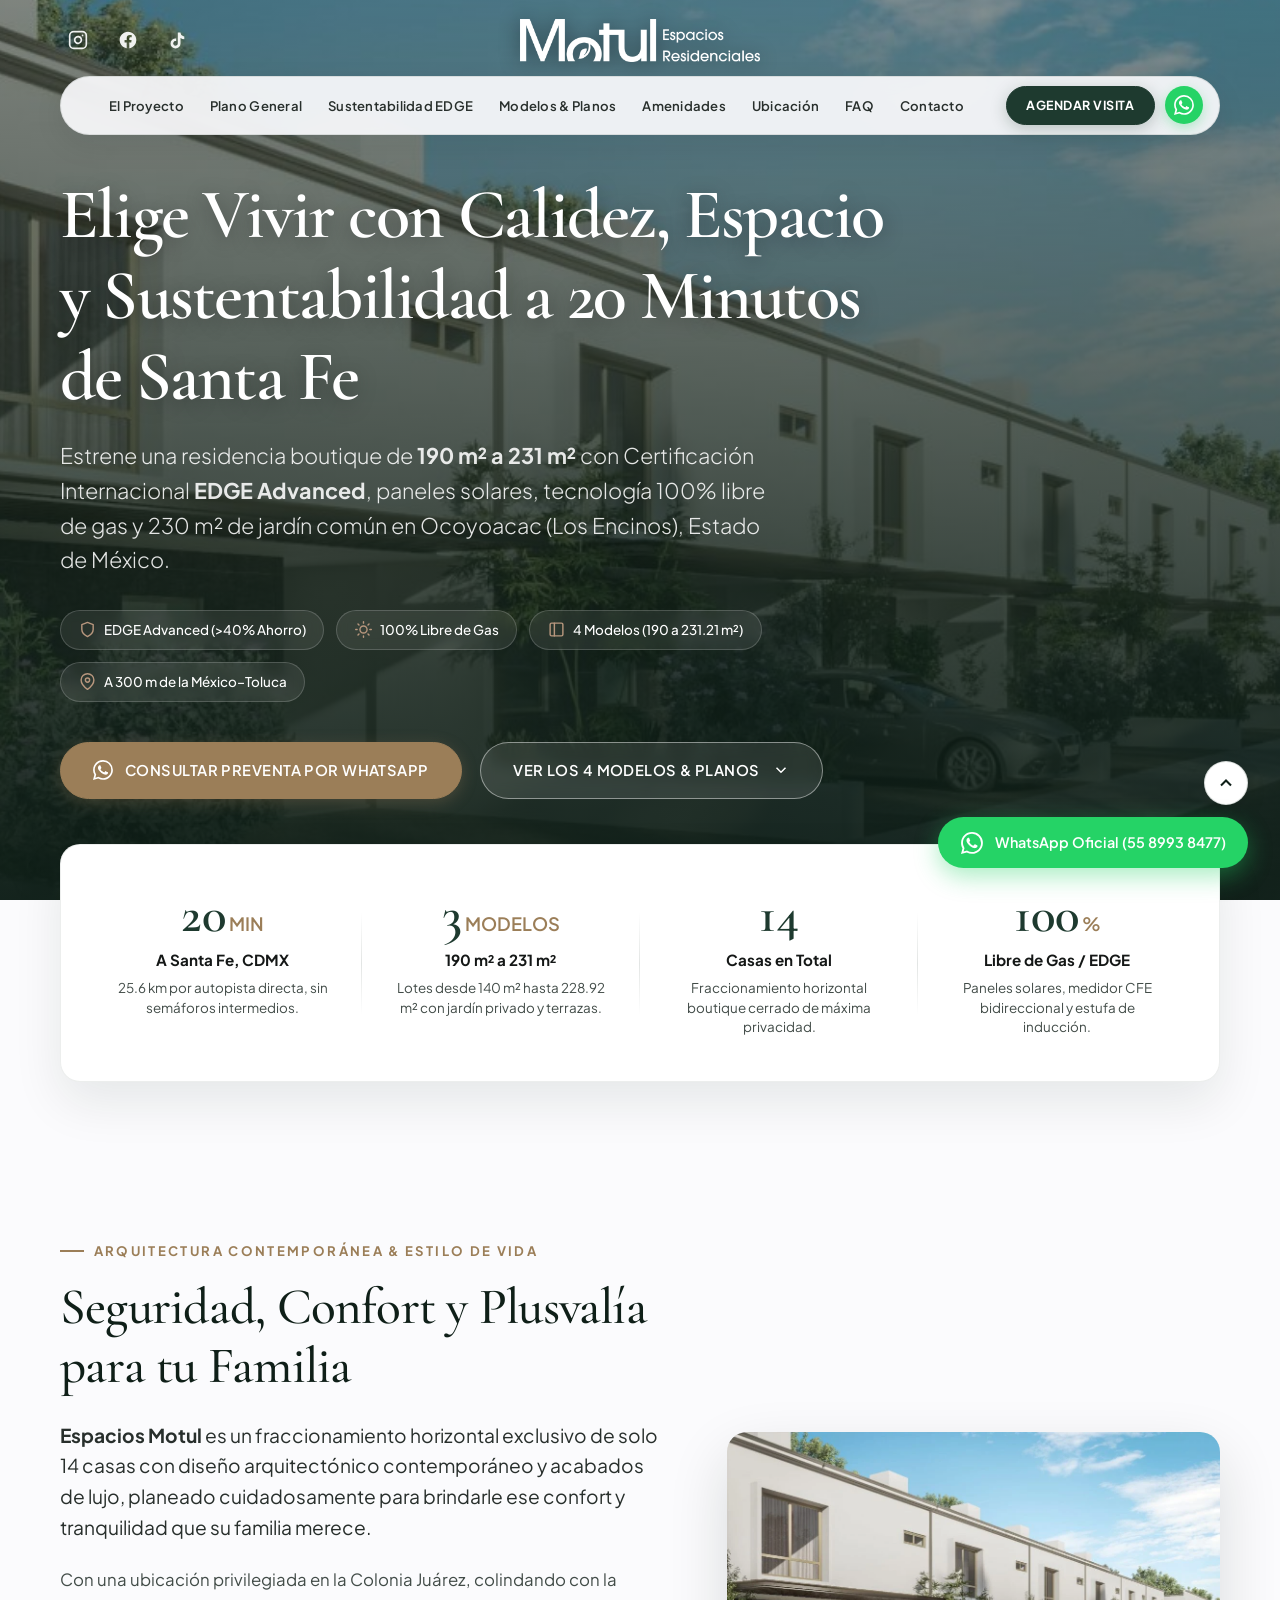
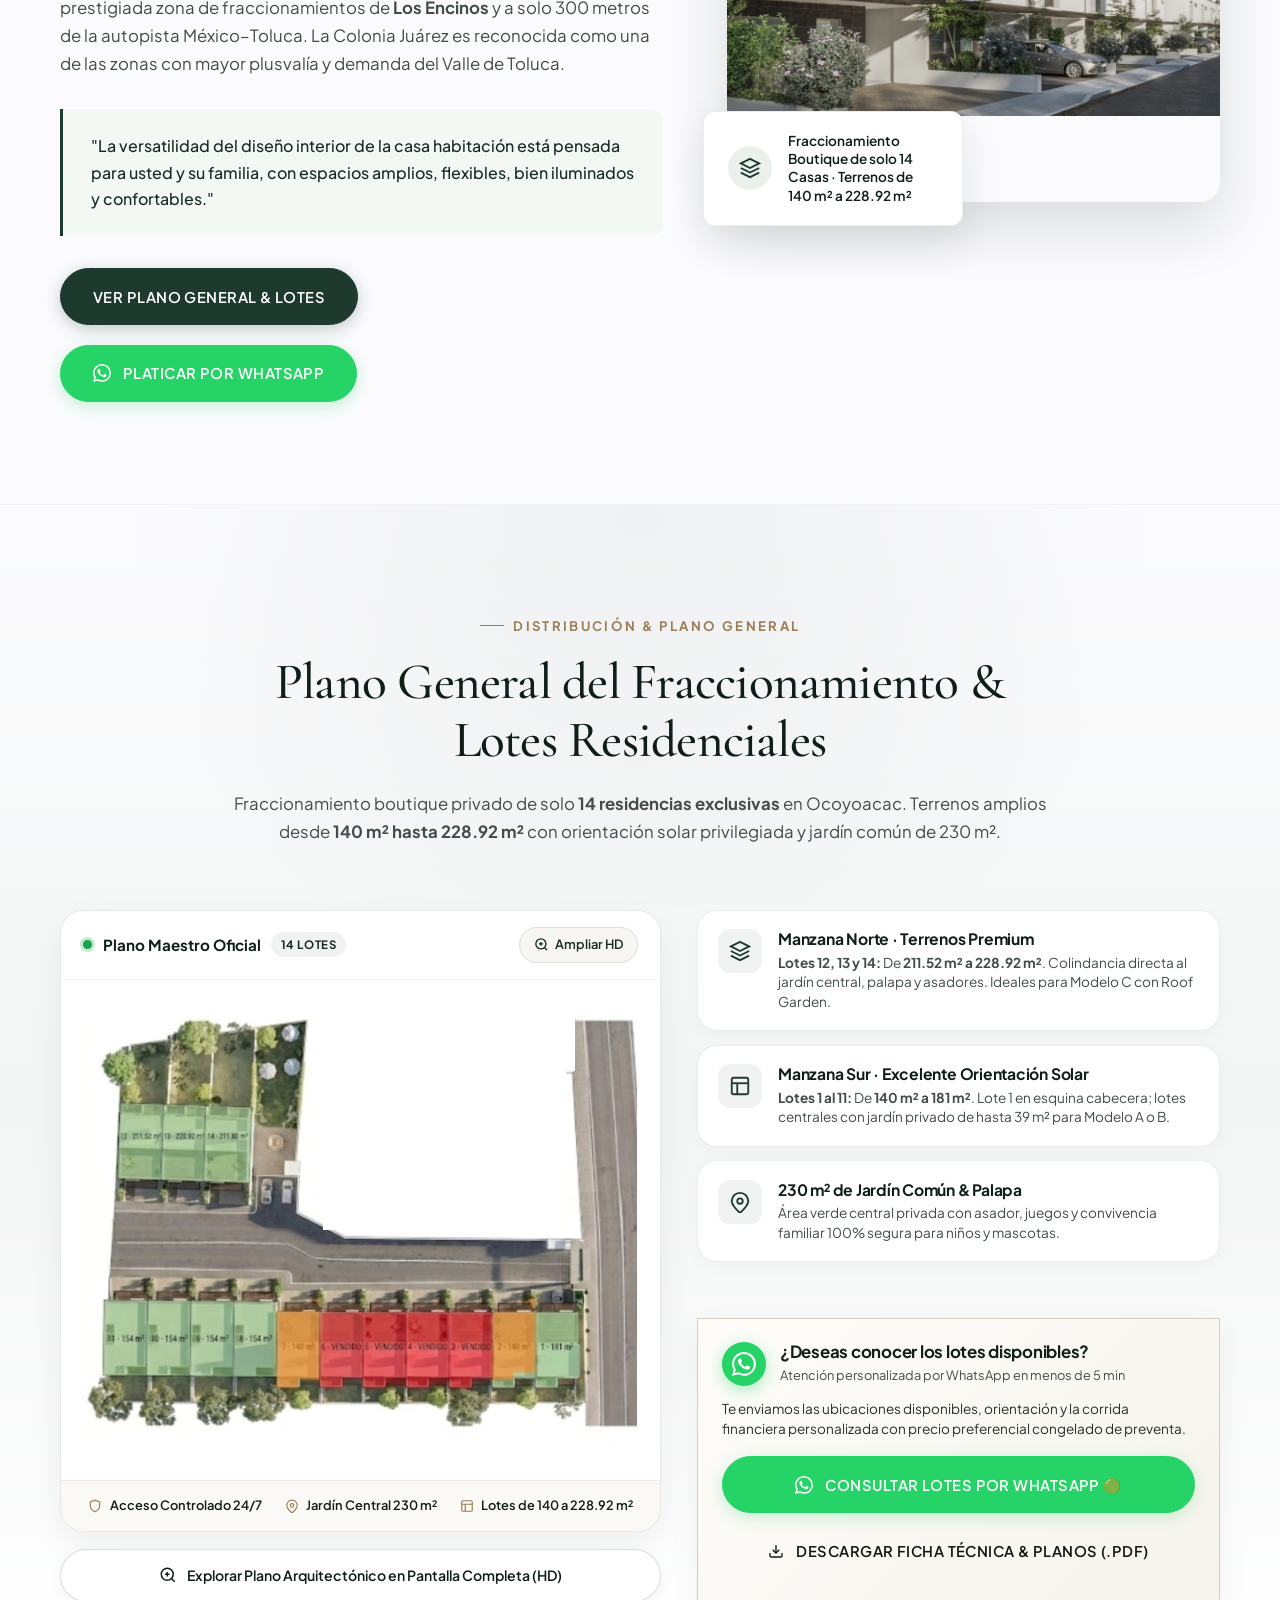
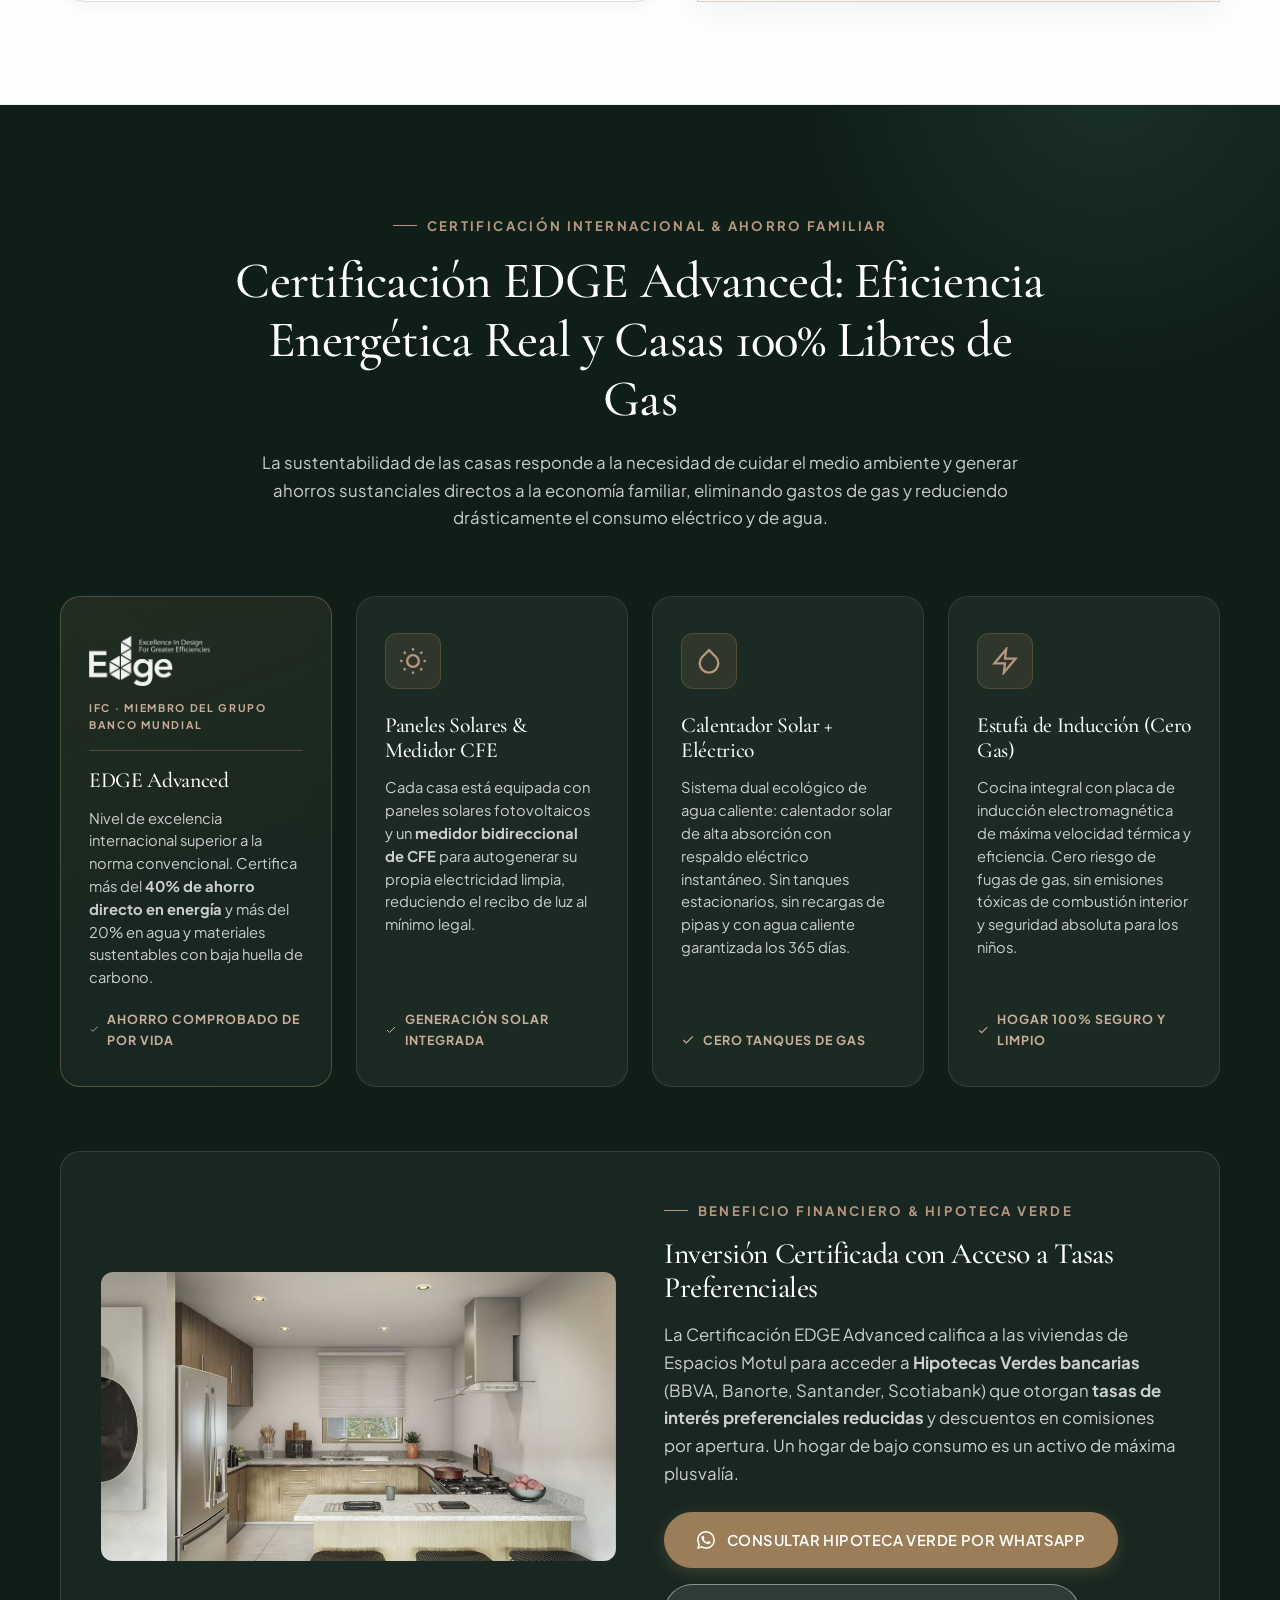
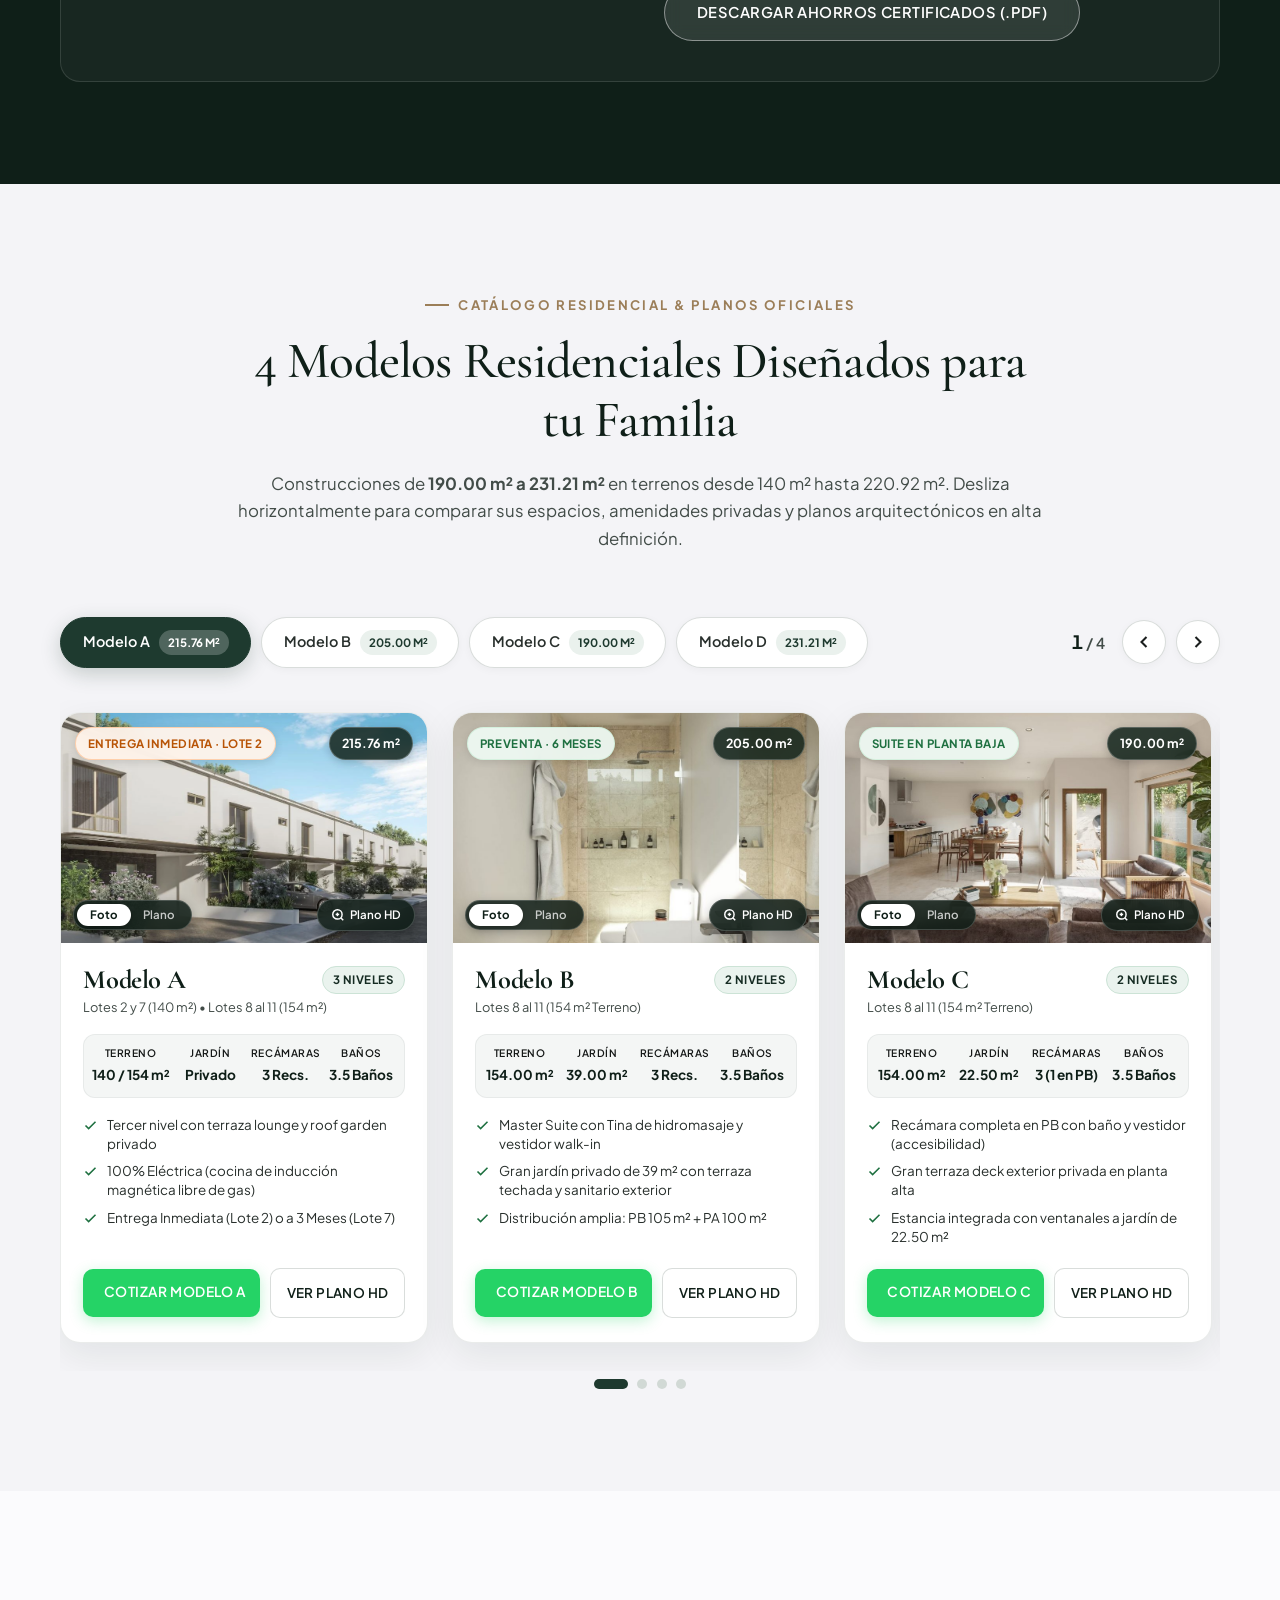
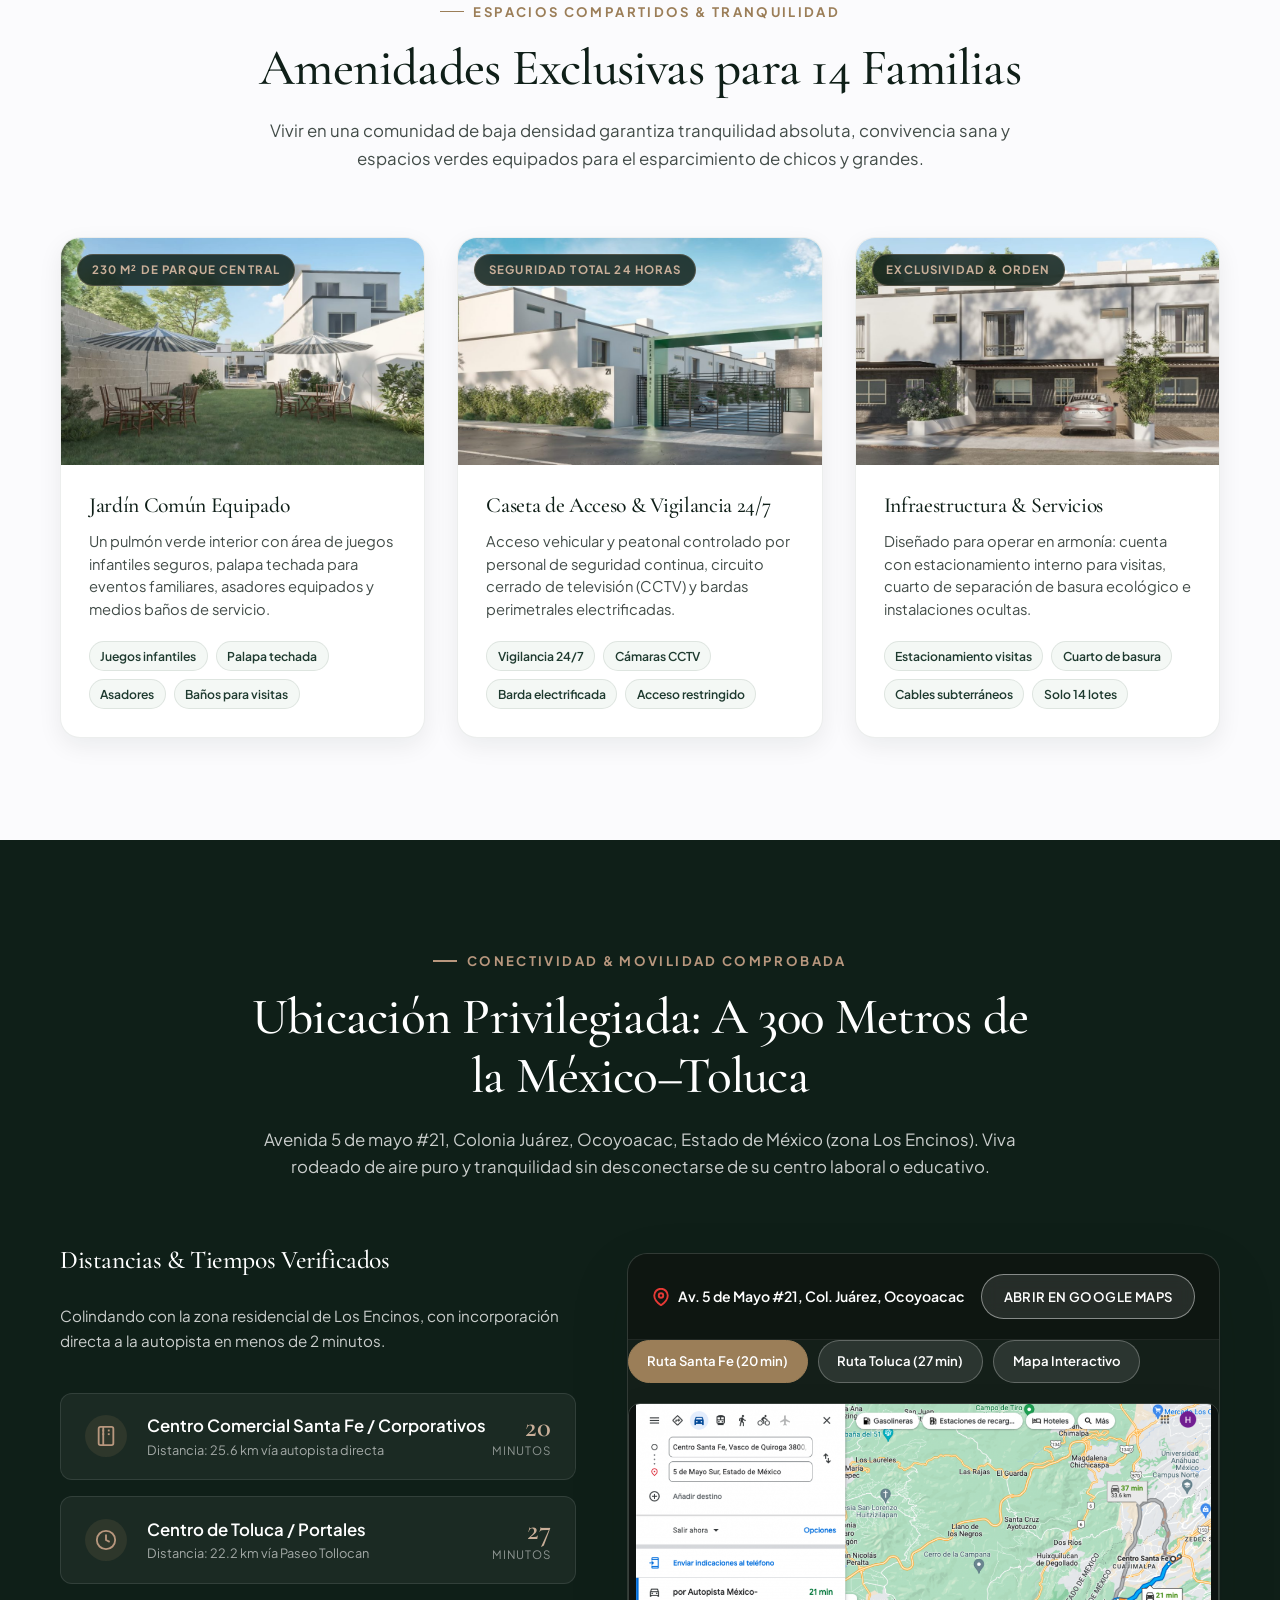
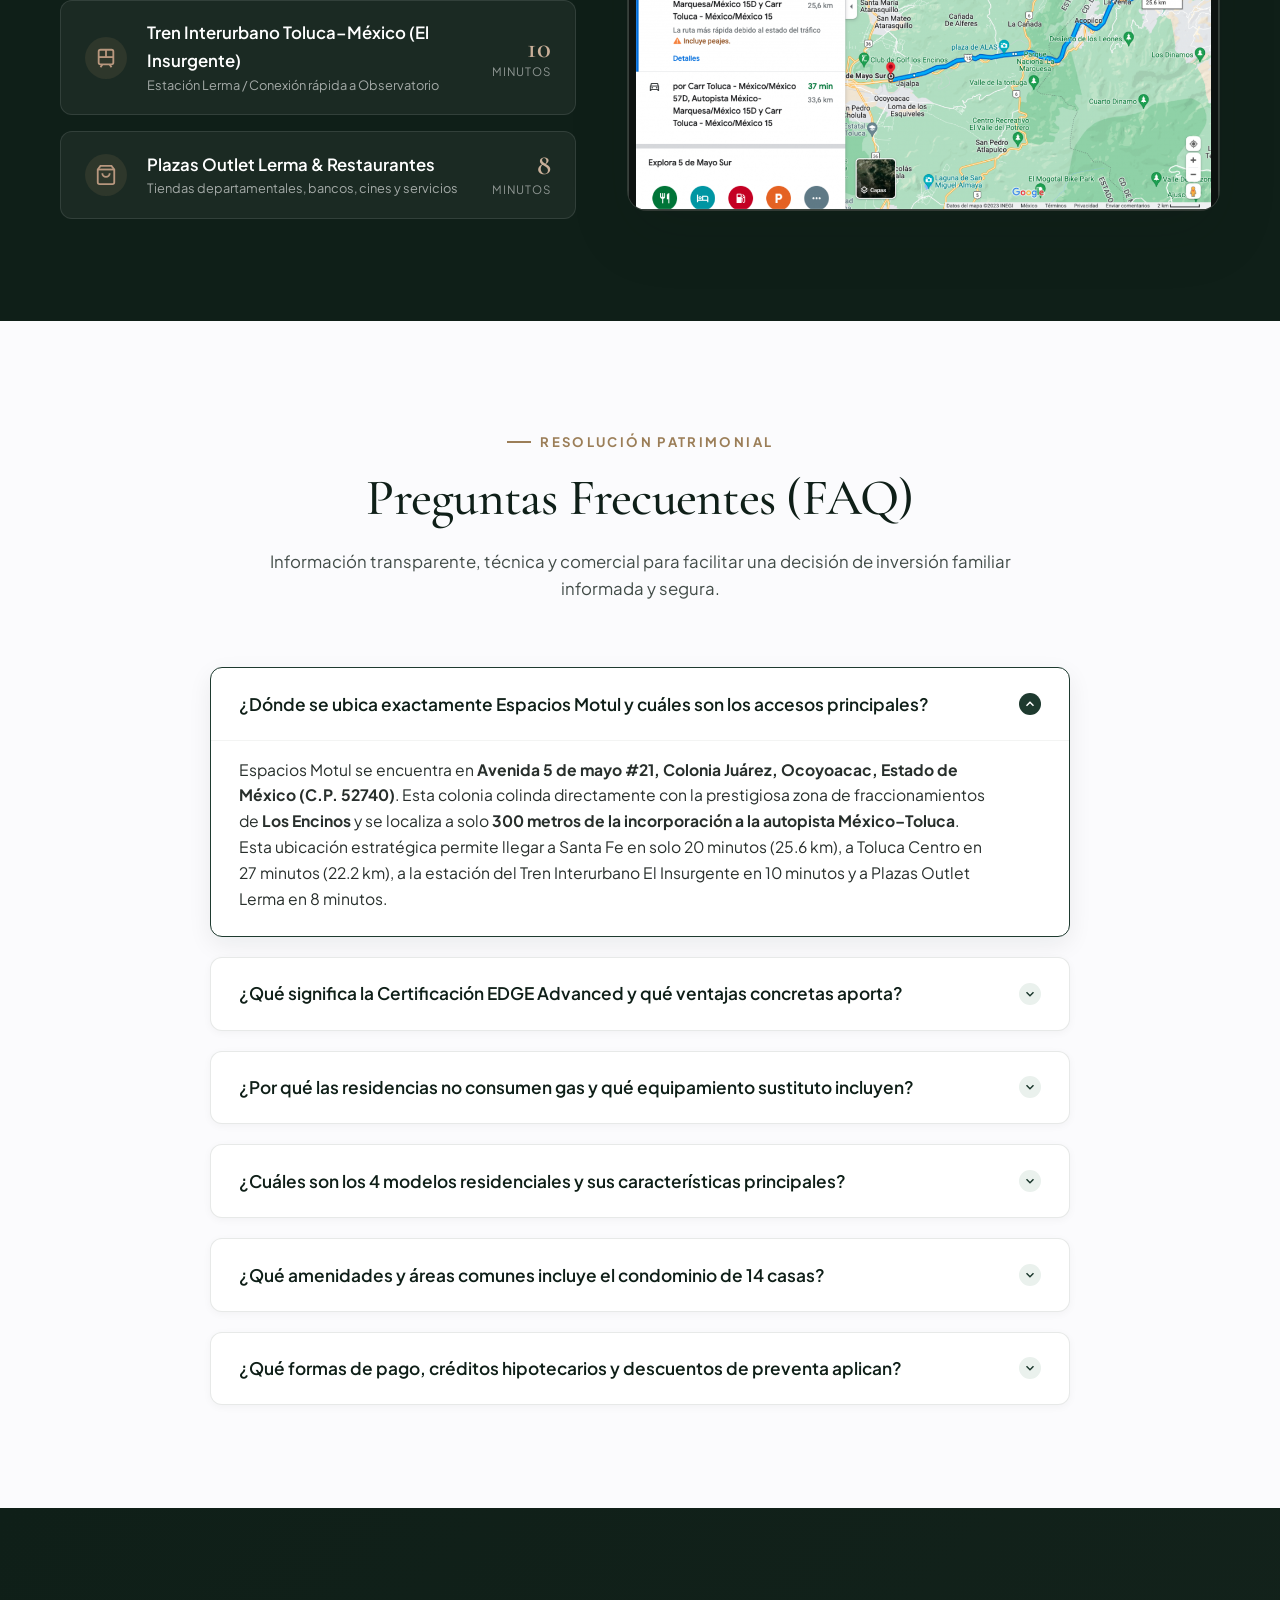
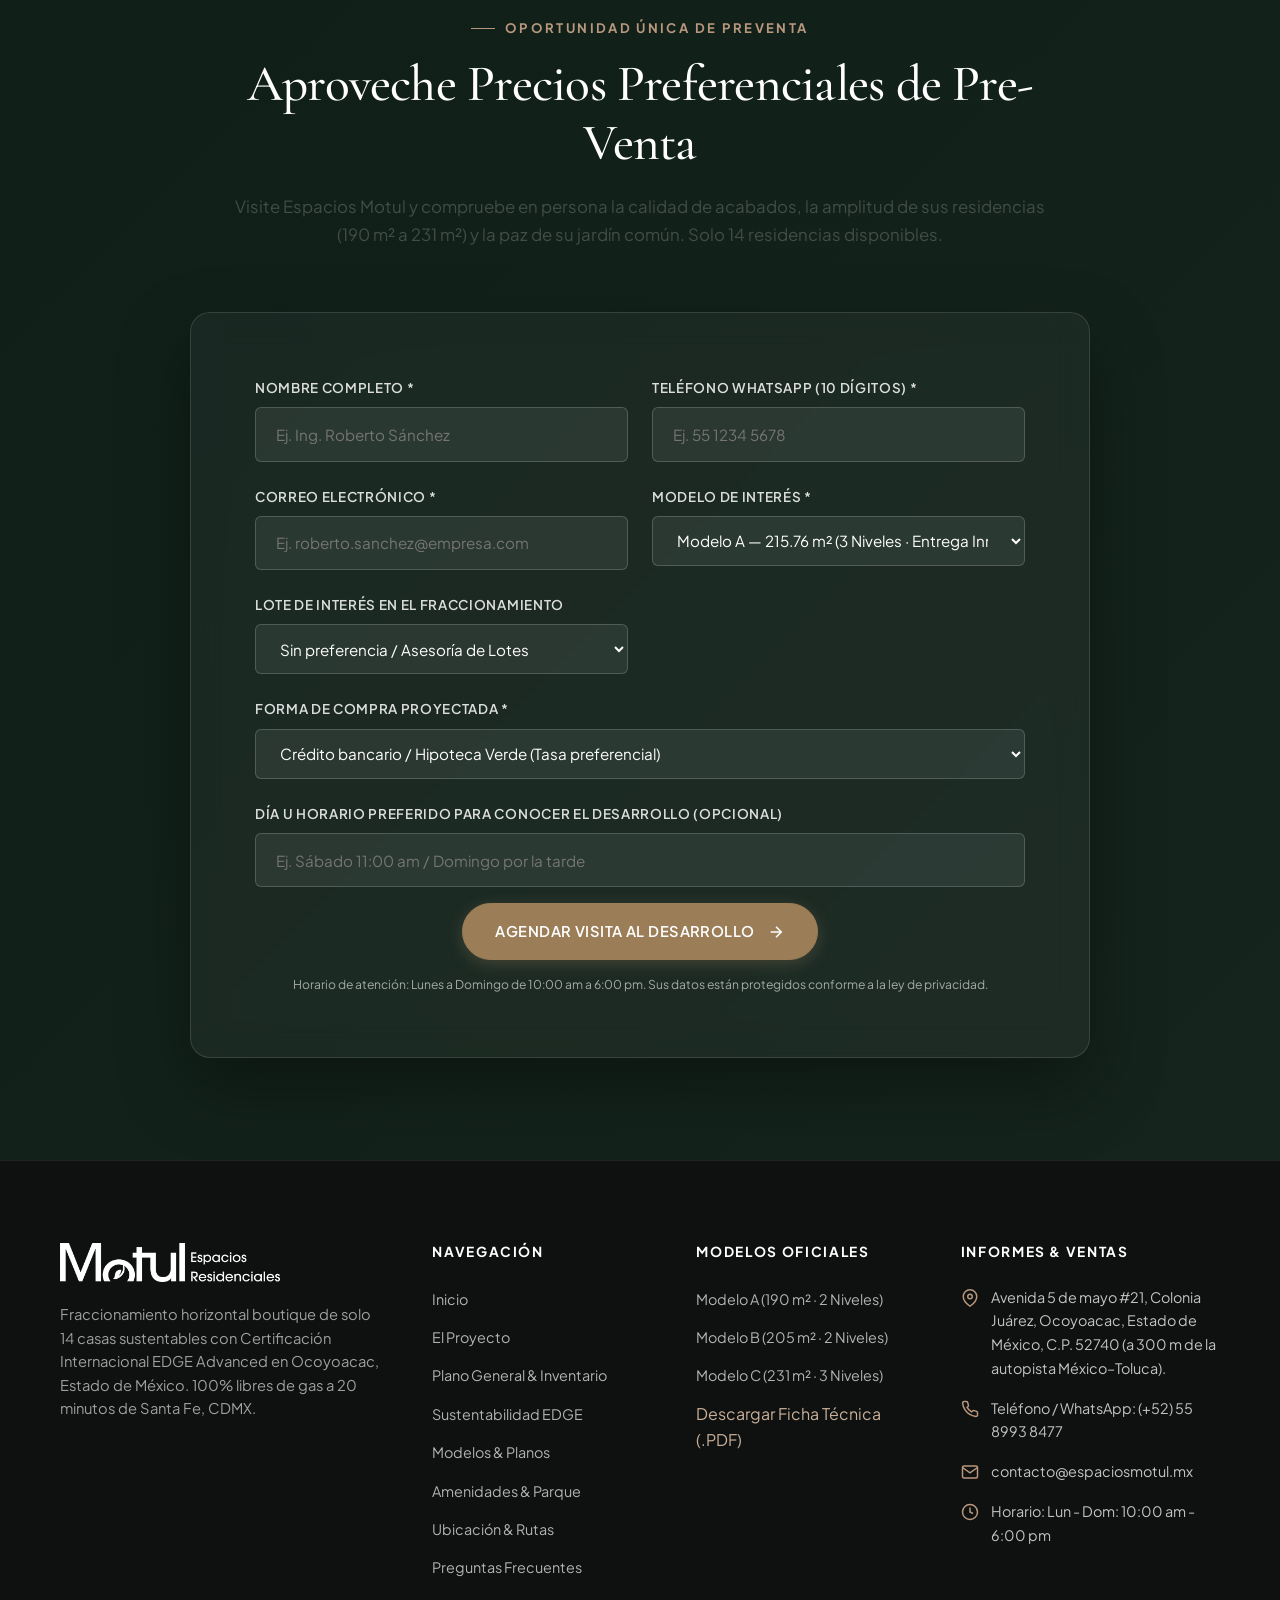
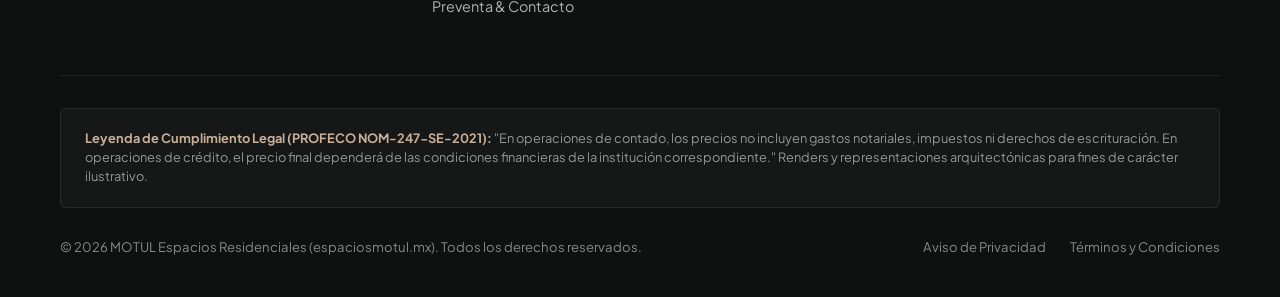
==== index.html @ 66af4a85 "feat: actualizar a 4 modelos residenciales con carrusel interactivo, nuevo whatsapp y favicon oficia" ====
<!DOCTYPE html>
<html lang="es-MX">
<head>
  <!-- Metadatos Básicos y SEO Core -->
  <meta charset="UTF-8">
  <meta name="viewport" content="width=device-width, initial-scale=1.0">
  <title>MOTUL Espacios Residenciales | 14 Casas Sustentables en Ocoyoacac (a 20 min de Santa Fe)</title>
  <meta name="description" content="Fraccionamiento horizontal boutique de solo 14 casas de 190 m² a 231 m² con Certificación Internacional EDGE Advanced, paneles solares, 100% libres de gas y 230 m² de jardín común en Ocoyoacac. Preventa preferencial.">
  <meta name="keywords" content="espacios motul, motul espacios residenciales, casas ocoyoacac, casas los encinos ocoyoacac, residencial santa fe, certificacion edge advanced mexico, casas sustentables mexico toluca, casas con paneles solares, casas sin gas">
  <meta name="author" content="MOTUL Espacios Residenciales">
  <meta name="robots" content="index, follow, max-image-preview:large, max-snippet:-1, max-video-preview:-1">
  <link rel="canonical" href="https://espaciosmotul.mx/">

  <!-- Metadatos Geográficos (GEO / Local SEO) -->
  <meta name="geo.region" content="MX-MEX">
  <meta name="geo.placename" content="Ocoyoacac">
  <meta name="geo.position" content="19.2731;-99.4619">
  <meta name="ICBM" content="19.2731, -99.4619">

  <!-- Open Graph / Redes Sociales -->
  <meta property="og:type" content="website">
  <meta property="og:locale" content="es_MX">
  <meta property="og:url" content="https://espaciosmotul.mx/">
  <meta property="og:site_name" content="MOTUL Espacios Residenciales">
  <meta property="og:title" content="MOTUL Espacios Residenciales | 14 Casas Sustentables a 20 min de Santa Fe">
  <meta property="og:description" content="Desarrollo residencial boutique de 14 casas con Certificación EDGE Advanced, paneles solares y 230 m² de jardín común en Ocoyoacac, a 300 m de la autopista México–Toluca.">
  <meta property="og:image" content="https://espaciosmotul.mx/wp-content/uploads/2023/01/Fachada-conjunto-1024x589.jpg">
  <meta property="og:image:width" content="1024">
  <meta property="og:image:height" content="589">
  <meta property="og:image:alt" content="Fachada del conjunto boutique MOTUL Espacios Residenciales">

  <!-- Twitter Card -->
  <meta name="twitter:card" content="summary_large_image">
  <meta name="twitter:title" content="MOTUL Espacios Residenciales | Casas Sustentables a 20 min de Santa Fe">
  <meta name="twitter:description" content="Condominio horizontal de solo 14 casas de 190 m² a 231 m² con Certificación EDGE Advanced y 100% libres de gas en Ocoyoacac.">
  <meta name="twitter:image" content="https://espaciosmotul.mx/wp-content/uploads/2023/01/Fachada-conjunto-1024x589.jpg">

  <!-- Preconnect & Fuentes Tipográficas de Alta Gama -->
  <link rel="preconnect" href="https://fonts.googleapis.com">
  <link rel="preconnect" href="https://fonts.gstatic.com" crossorigin>
  <link href="https://fonts.googleapis.com/css2?family=Cormorant+Garamond:ital,wght@0,400;0,500;0,600;0,700;1,400&family=Plus+Jakarta+Sans:wght@300;400;500;600;700&display=swap" rel="stylesheet">

  <!-- Preload de Imagen Principal Hero (Optimización CWV & LCP) -->
  <link rel="preload" as="image" href="assets/images/real_fachada_conjunto.jpg" fetchpriority="high">

  <!-- Hoja de Estilos Principal -->
  <link rel="stylesheet" href="css/styles.css?v=4.0">

  <!-- Favicon e Iconografía Oficial MOTUL -->
  <link rel="icon" type="image/svg+xml" href="assets/images/favicon.svg">
  <link rel="icon" type="image/png" sizes="32x32" href="assets/images/favicon-32x32.png">
  <link rel="icon" type="image/png" sizes="16x16" href="assets/images/favicon-16x16.png">
  <link rel="apple-touch-icon" sizes="180x180" href="assets/images/apple-touch-icon.png">
  <link rel="shortcut icon" href="favicon.ico">
  <meta name="theme-color" content="#1E3A2F">

  <!-- JSON-LD DATOS ESTRUCTURADOS (SCHEMA.ORG) -->
  <script type="application/ld+json">
  {
    "@context": "https://schema.org",
    "@graph": [
      {
        "@type": "RealEstateListing",
        "@id": "https://espaciosmotul.mx/#listing",
        "name": "MOTUL Espacios Residenciales — Condominio Boutique Sustentable",
        "description": "Fraccionamiento horizontal boutique de solo 14 casas de 190 m² a 231 m² con Certificación EDGE Advanced, paneles solares y 100% libres de gas en Ocoyoacac, Estado de México, a 300 m de la Autopista México–Toluca.",
        "url": "https://espaciosmotul.mx/",
        "datePosted": "2026-10-01",
        "mainEntity": {
          "@type": "SingleFamilyResidence",
          "name": "Residencia Boutique MOTUL (Modelos A, B y C)",
          "numberOfRooms": 8,
          "numberOfBedrooms": 3,
          "numberOfBathroomsTotal": 3.5,
          "floorSize": {
            "@type": "QuantitativeValue",
            "minValue": 190,
            "maxValue": 231,
            "unitCode": "MTK"
          },
          "amenityFeature": [
            {
              "@type": "LocationFeatureSpecification",
              "name": "Certificación EDGE Advanced (>40% de ahorro energético garantizado)",
              "value": true
            },
            {
              "@type": "LocationFeatureSpecification",
              "name": "Paneles solares fotovoltaicos con medidor bidireccional CFE",
              "value": true
            },
            {
              "@type": "LocationFeatureSpecification",
              "name": "100% Libre de Gas: Calentador solar y estufa de inducción eléctrica",
              "value": true
            },
            {
              "@type": "LocationFeatureSpecification",
              "name": "Jardín común de 230 m² con área de juegos infantiles, palapa y asadores",
              "value": true
            },
            {
              "@type": "LocationFeatureSpecification",
              "name": "Caseta de acceso y vigilancia 24 horas con circuito cerrado CCTV",
              "value": true
            },
            {
              "@type": "LocationFeatureSpecification",
              "name": "Roof Garden panorámico y terraza trasera",
              "value": true
            },
            {
              "@type": "LocationFeatureSpecification",
              "name": "Jardín privado posterior y terraza en planta baja",
              "value": true
            },
            {
              "@type": "LocationFeatureSpecification",
              "name": "Cuarto de servicio y cuarto de lavado independientes",
              "value": true
            },
            {
              "@type": "LocationFeatureSpecification",
              "name": "Estacionamiento para 2 automóviles",
              "value": true
            }
          ],
          "address": {
            "@type": "PostalAddress",
            "streetAddress": "Avenida 5 de mayo #21, Colonia Juárez",
            "addressLocality": "Ocoyoacac",
            "addressRegion": "Estado de México",
            "postalCode": "52740",
            "addressCountry": "MX"
          },
          "geo": {
            "@type": "GeoCoordinates",
            "latitude": 19.2731,
            "longitude": -99.4619
          }
        }
      },
      {
        "@type": "Place",
        "@id": "https://espaciosmotul.mx/#place",
        "name": "MOTUL Espacios Residenciales",
        "hasMap": "https://maps.google.com/?q=Avenida+5+de+mayo+21+Colonia+Juarez+Ocoyoacac+Estado+de+Mexico",
        "telephone": "+52-55-8993-8477",
        "address": {
          "@type": "PostalAddress",
          "streetAddress": "Avenida 5 de mayo #21, Colonia Juárez",
          "addressLocality": "Ocoyoacac",
          "addressRegion": "Estado de México",
          "postalCode": "52740",
          "addressCountry": "MX"
        }
      }
    ]
  }
  </script>
</head>

<body>
  <!-- HEADER / NAVEGACIÓN FLOTANTE (ESTILO EDITORIAL & PORTOFINO EN MOBILE) -->
  <header class="header-wrapper" role="banner">
    <!-- Barra Superior Principal: Redes Sociales (Izq) | Logo Blanco (Centro) | Menú Móvil / Acciones (Der) -->
    <div class="header-main-bar">
      <div class="container header-bar-inner">
        <!-- Redes Sociales: Instagram, Facebook, TikTok (Estilo Portofino) -->
        <div class="header-socials" aria-label="Redes sociales oficiales">
          <a href="https://www.instagram.com/espaciosmotul/" 
             target="_blank" 
             rel="noopener noreferrer" 
             class="social-icon-btn" 
             aria-label="Instagram de Motul Espacios Residenciales">
            <svg width="20" height="20" viewBox="0 0 24 24" fill="none" stroke="currentColor" stroke-width="2" stroke-linecap="round" stroke-linejoin="round">
              <rect x="2" y="2" width="20" height="20" rx="5" ry="5"></rect>
              <path d="M16 11.37A4 4 0 1 1 12.63 8 4 4 0 0 1 16 11.37z"></path>
              <line x1="17.5" y1="6.5" x2="17.51" y2="6.5"></line>
            </svg>
          </a>
          <a href="https://www.facebook.com/espaciosmotul" 
             target="_blank" 
             rel="noopener noreferrer" 
             class="social-icon-btn" 
             aria-label="Facebook de Motul Espacios Residenciales">
            <svg width="20" height="20" viewBox="0 0 24 24" fill="currentColor">
              <path d="M12 2C6.477 2 2 6.477 2 12c0 4.991 3.657 9.128 8.438 9.879V14.89h-2.54V12h2.54V9.797c0-2.506 1.492-3.89 3.777-3.89 1.094 0 2.238.195 2.238.195v2.46h-1.26c-1.243 0-1.63.771-1.63 1.562V12h2.773l-.443 2.89h-2.33v7.005C18.343 21.144 22 16.998 22 12c0-5.523-4.477-10-10-10z"/>
            </svg>
          </a>
          <a href="https://www.tiktok.com/@espaciosmotul" 
             target="_blank" 
             rel="noopener noreferrer" 
             class="social-icon-btn" 
             aria-label="TikTok de Motul Espacios Residenciales">
            <svg width="19" height="19" viewBox="0 0 24 24" fill="currentColor">
              <path d="M19.59 6.69a4.83 4.83 0 0 1-3.77-4.25V2h-3.45v13.67a2.89 2.89 0 0 1-5.2 1.74 2.89 2.89 0 0 1 2.31-4.64c.298 0 .59.05.86.15V9.42a6.34 6.34 0 0 0-.86-.06 6.33 6.33 0 0 0-6.33 6.33 6.33 6.33 0 0 0 6.33 6.33 6.34 6.34 0 0 0 6.34-6.33V8.8a8.38 8.38 0 0 0 4.77 1.48v-3.48a4.85 4.85 0 0 1-.99-.11z"/>
            </svg>
          </a>
        </div>

        <!-- Logotipo Blanco Centrado (Estilo Portofino) -->
        <div class="header-center-brand">
          <a href="#inicio" class="top-brand-link" aria-label="MOTUL Espacios Residenciales - Inicio">
            <img src="assets/images/logo_motul_bco.png" 
                 alt="MOTUL Espacios Residenciales" 
                 class="top-brand-logo-img" 
                 width="220" 
                 height="40"
                 fetchpriority="high"
                 decoding="async">
          </a>
        </div>

        <!-- Acciones Derecha (En Mobile: Menú Hamburguesa Blanco Estilo Portofino) -->
        <div class="header-right-actions">
          <!-- Botón Menú Móvil (Líneas Blancas Estilo Portofino) -->
          <button type="button" 
                  class="mobile-nav-toggle" 
                  id="mobileNavToggle" 
                  aria-label="Abrir menú de navegación" 
                  aria-expanded="false" 
                  aria-controls="mobileDrawer">
            <span></span>
            <span></span>
            <span></span>
          </button>
        </div>
      </div>
    </div>

    <!-- Menú Cápsula Flotante (Solo visible en Desktop) -->
    <div class="header-desktop-nav">
      <div class="container">
        <div class="header-container">
          <!-- Enlaces Ancla de Navegación en orden descendente estricto -->
          <nav class="nav-links" aria-label="Navegación principal">
            <a href="#el-proyecto">El Proyecto</a>
            <a href="#plano-general">Plano General</a>
            <a href="#sustentabilidad">Sustentabilidad EDGE</a>
            <a href="#modelos">Modelos &amp; Planos</a>
            <a href="#amenidades">Amenidades</a>
            <a href="#ubicacion">Ubicación</a>
            <a href="#faq">FAQ</a>
            <a href="#contacto">Contacto</a>
          </nav>

          <!-- Acciones Destacadas en Header Desktop (Único botón de WhatsApp) -->
          <div class="header-actions">
            <a href="#contacto" class="btn btn-primary btn-header-cta">
              <span>Agendar Visita</span>
            </a>
            <a href="https://wa.me/525522500741?text=Hola%2C%20solicito%20informaci%C3%B3n%20sobre%20la%20preventa%20de%20MOTUL%20Espacios%20Residenciales%20en%20Ocoyoacac." 
               target="_blank" 
               rel="noopener noreferrer" 
               class="btn-header-wa" 
               aria-label="Contactar por WhatsApp">
              <svg width="20" height="20" viewBox="0 0 16 16" fill="currentColor" aria-hidden="true">
                <path d="M13.601 2.326A7.85 7.85 0 0 0 7.994 0C3.627 0 .068 3.558.064 7.926c0 1.399.366 2.76 1.057 3.965L0 16l4.204-1.102a7.9 7.9 0 0 0 3.79.965h.004c4.368 0 7.926-3.558 7.93-7.93A7.9 7.9 0 0 0 13.6 2.326zM7.994 14.521a6.6 6.6 0 0 1-3.356-.92l-.24-.144-2.494.654.666-2.433-.156-.251a6.56 6.56 0 0 1-1.007-3.505c0-3.626 2.957-6.584 6.591-6.584a6.56 6.56 0 0 1 4.66 1.931 6.56 6.56 0 0 1 1.928 4.66c-.004 3.639-2.961 6.592-6.592 6.592m3.615-4.934c-.197-.099-1.17-.578-1.353-.646-.182-.065-.315-.099-.445.099-.133.197-.513.646-.627.775-.114.133-.232.148-.43.05-.197-.1-.836-.308-1.592-.985-.59-.525-.985-1.175-1.103-1.372-.114-.198-.011-.304.088-.403.087-.088.197-.232.296-.346.1-.114.133-.198.198-.33.065-.134.034-.248-.015-.347-.05-.099-.445-1.076-.612-1.47-.16-.389-.323-.335-.445-.34-.114-.007-.247-.007-.38-.007a.73.73 0 0 0-.529.247c-.182.198-.691.677-.691 1.654s.71 1.916.81 2.049c.098.133 1.394 2.132 3.383 2.992.47.205.84.326 1.129.418.475.152.904.129 1.246.08.38-.058 1.171-.48 1.338-.943.164-.464.164-.86.114-.943-.049-.084-.182-.133-.38-.232"/>
              </svg>
            </a>
          </div>
        </div>
      </div>
    </div>
  </header>

  <!-- Cajón de Navegación Móvil (Drawer) -->
  <div class="drawer-backdrop" id="drawerBackdrop"></div>
  <aside class="mobile-drawer" id="mobileDrawer" aria-label="Menú móvil">
    <div class="mobile-drawer-header">
      <div class="brand-logo">
        <picture>
          <source srcset="assets/images/logosimple_transparent.webp" type="image/webp">
          <img src="assets/images/logosimple.jpeg" 
               alt="MOTUL Espacios Residenciales" 
               class="brand-logo-img" 
               width="105" 
               height="33" 
               loading="lazy" 
               decoding="async">
        </picture>
      </div>
      <button type="button" class="drawer-close-btn" id="drawerCloseBtn" aria-label="Cerrar menú móvil">
        <svg width="22" height="22" viewBox="0 0 24 24" fill="none" stroke="currentColor" stroke-width="2" stroke-linecap="round" stroke-linejoin="round">
          <line x1="18" y1="6" x2="6" y2="18"></line>
          <line x1="6" y1="6" x2="18" y2="18"></line>
        </svg>
      </button>
    </div>
    <nav class="mobile-menu-links">
      <a href="#inicio">Inicio</a>
      <a href="#el-proyecto">El Proyecto</a>
      <a href="#plano-general">Plano General &amp; Inventario</a>
      <a href="#sustentabilidad">Sustentabilidad EDGE</a>
      <a href="#modelos">Modelos &amp; Planos (A, B, C)</a>
      <a href="#amenidades">Amenidades (230 m² Jardín)</a>
      <a href="#ubicacion">Conectividad &amp; Rutas</a>
      <a href="#faq">Preguntas Frecuentes</a>
      <a href="#contacto">Preventa &amp; Contacto</a>
    </nav>
    <div class="mobile-drawer-footer">
      <a href="#contacto" class="btn btn-primary" style="width:100%;margin-bottom:0.75rem;">Agendar Visita Showroom</a>
      <a href="https://wa.me/525522500741?text=Hola%2C%20solicito%20informaci%C3%B3n%20sobre%20MOTUL%20Espacios%20Residenciales" 
         target="_blank" 
         rel="noopener noreferrer" 
         class="btn btn-whatsapp" 
         style="width:100%;margin-bottom:1.25rem;">
        <span>Contactar por WhatsApp</span>
      </a>
      <!-- Redes Sociales en el pie del menú móvil -->
      <div class="drawer-socials">
        <a href="https://www.instagram.com/espaciosmotul/" target="_blank" rel="noopener noreferrer" aria-label="Instagram">
          <svg width="22" height="22" viewBox="0 0 24 24" fill="none" stroke="currentColor" stroke-width="2" stroke-linecap="round" stroke-linejoin="round">
            <rect x="2" y="2" width="20" height="20" rx="5" ry="5"></rect>
            <path d="M16 11.37A4 4 0 1 1 12.63 8 4 4 0 0 1 16 11.37z"></path>
            <line x1="17.5" y1="6.5" x2="17.51" y2="6.5"></line>
          </svg>
        </a>
        <a href="https://www.facebook.com/espaciosmotul" target="_blank" rel="noopener noreferrer" aria-label="Facebook">
          <svg width="22" height="22" viewBox="0 0 24 24" fill="currentColor">
            <path d="M12 2C6.477 2 2 6.477 2 12c0 4.991 3.657 9.128 8.438 9.879V14.89h-2.54V12h2.54V9.797c0-2.506 1.492-3.89 3.777-3.89 1.094 0 2.238.195 2.238.195v2.46h-1.26c-1.243 0-1.63.771-1.63 1.562V12h2.773l-.443 2.89h-2.33v7.005C18.343 21.144 22 16.998 22 12c0-5.523-4.477-10-10-10z"/>
          </svg>
        </a>
        <a href="https://www.tiktok.com/@espaciosmotul" target="_blank" rel="noopener noreferrer" aria-label="TikTok">
          <svg width="21" height="21" viewBox="0 0 24 24" fill="currentColor">
            <path d="M19.59 6.69a4.83 4.83 0 0 1-3.77-4.25V2h-3.45v13.67a2.89 2.89 0 0 1-5.2 1.74 2.89 2.89 0 0 1 2.31-4.64c.298 0 .59.05.86.15V9.42a6.34 6.34 0 0 0-.86-.06 6.33 6.33 0 0 0-6.33 6.33 6.33 6.33 0 0 0 6.33 6.33 6.34 6.34 0 0 0 6.34-6.33V8.8a8.38 8.38 0 0 0 4.77 1.48v-3.48a4.85 4.85 0 0 1-.99-.11z"/>
          </svg>
        </a>
      </div>
    </div>
  </aside>

  <main id="main-content">
    <!-- ====================================================================
         1. HERO SECTION (PRIMER PLIEGUE CINEMÁTICO)
         ==================================================================== -->
    <section id="inicio" class="hero-section" aria-label="Introducción a MOTUL Espacios Residenciales">
      <div class="hero-media-wrapper">
        <img src="assets/images/real_fachada_conjunto.jpg" 
             alt="Fachada del fraccionamiento horizontal boutique MOTUL Espacios Residenciales en Ocoyoacac Estado de México" 
             class="hero-bg-image" 
             width="1920" 
             height="1080" 
             fetchpriority="high">
        <div class="hero-overlay"></div>
      </div>

      <div class="container">


        <div class="hero-content reveal-on-scroll">
          <!-- ÚNICO H1 POR PÁGINA (ESTRICTO REQUERIMIENTO SEO) -->
          <h1 class="hero-title">Elige Vivir con Calidez, Espacio y Sustentabilidad a 20 Minutos de Santa Fe</h1>

          <p class="hero-subtitle">
            Estrene una residencia boutique de <strong>190 m² a 231 m²</strong> con Certificación Internacional <strong>EDGE Advanced</strong>, paneles solares, tecnología 100% libre de gas y 230 m² de jardín común en Ocoyoacac (Los Encinos), Estado de México.
          </p>

          <!-- Badges visuales en línea -->
          <div class="hero-badges-row" role="list" aria-label="Puntos clave del desarrollo">
            <div class="hero-badge-item" role="listitem">
              <svg viewBox="0 0 24 24" fill="none" stroke="currentColor" stroke-width="2" stroke-linecap="round" stroke-linejoin="round">
                <path d="M12 22s8-4 8-10V5l-8-3-8 3v7c0 6 8 10 8 10z"/>
              </svg>
              <span>EDGE Advanced (&gt;40% Ahorro)</span>
            </div>

            <div class="hero-badge-item" role="listitem">
              <svg viewBox="0 0 24 24" fill="none" stroke="currentColor" stroke-width="2" stroke-linecap="round" stroke-linejoin="round">
                <circle cx="12" cy="12" r="5"/>
                <line x1="12" y1="1" x2="12" y2="3"/><line x1="12" y1="21" x2="12" y2="23"/>
                <line x1="4.22" y1="4.22" x2="5.64" y2="5.64"/><line x1="18.36" y1="18.36" x2="19.78" y2="19.78"/>
                <line x1="1" y1="12" x2="3" y2="12"/><line x1="21" y1="12" x2="23" y2="12"/>
                <line x1="4.22" y1="19.78" x2="5.64" y2="18.36"/><line x1="18.36" y1="5.64" x2="19.78" y2="4.22"/>
              </svg>
              <span>100% Libre de Gas</span>
            </div>

            <div class="hero-badge-item" role="listitem">
              <svg viewBox="0 0 24 24" fill="none" stroke="currentColor" stroke-width="2" stroke-linecap="round" stroke-linejoin="round">
                <rect x="3" y="3" width="18" height="18" rx="2" ry="2"></rect>
                <line x1="9" y1="3" x2="9" y2="21"></line>
              </svg>
              <span>4 Modelos (190 a 231.21 m²)</span>
            </div>

            <div class="hero-badge-item" role="listitem">
              <svg viewBox="0 0 24 24" fill="none" stroke="currentColor" stroke-width="2" stroke-linecap="round" stroke-linejoin="round">
                <path d="M21 10c0 7-9 13-9 13s-9-6-9-13a9 9 0 0 1 18 0z"></path>
                <circle cx="12" cy="10" r="3"></circle>
              </svg>
              <span>A 300 m de la México–Toluca</span>
            </div>
          </div>

          <!-- CTAs Requeridos -->
          <div class="hero-cta-group">
            <a href="https://wa.me/525522500741?text=Hola%2C%20solicito%20informaci%C3%B3n%20sobre%20la%20preventa%20y%20modelos%20de%20MOTUL%20Espacios%20Residenciales." 
               target="_blank" 
               rel="noopener noreferrer" 
               class="btn btn-bronze" 
               id="heroBtnBrochure">
              <svg width="20" height="20" viewBox="0 0 16 16" fill="currentColor" aria-hidden="true">
                <path d="M13.601 2.326A7.85 7.85 0 0 0 7.994 0C3.627 0 .068 3.558.064 7.926c0 1.399.366 2.76 1.057 3.965L0 16l4.204-1.102a7.9 7.9 0 0 0 3.79.965h.004c4.368 0 7.926-3.558 7.93-7.93A7.9 7.9 0 0 0 13.6 2.326zM7.994 14.521a6.6 6.6 0 0 1-3.356-.92l-.24-.144-2.494.654.666-2.433-.156-.251a6.56 6.56 0 0 1-1.007-3.505c0-3.626 2.957-6.584 6.591-6.584a6.56 6.56 0 0 1 4.66 1.931 6.56 6.56 0 0 1 1.928 4.66c-.004 3.639-2.961 6.592-6.592 6.592m3.615-4.934c-.197-.099-1.17-.578-1.353-.646-.182-.065-.315-.099-.445.099-.133.197-.513.646-.627.775-.114.133-.232.148-.43.05-.197-.1-.836-.308-1.592-.985-.59-.525-.985-1.175-1.103-1.372-.114-.198-.011-.304.088-.403.087-.088.197-.232.296-.346.1-.114.133-.198.198-.33.065-.134.034-.248-.015-.347-.05-.099-.445-1.076-.612-1.47-.16-.389-.323-.335-.445-.34-.114-.007-.247-.007-.38-.007a.73.73 0 0 0-.529.247c-.182.198-.691.677-.691 1.654s.71 1.916.81 2.049c.098.133 1.394 2.132 3.383 2.992.47.205.84.326 1.129.418.475.152.904.129 1.246.08.38-.058 1.171-.48 1.338-.943.164-.464.164-.86.114-.943-.049-.084-.182-.133-.38-.232"/>
              </svg>
              <span>Consultar Preventa por WhatsApp</span>
            </a>

            <a href="#modelos" class="btn btn-outline-white">
              <span>Ver los 4 Modelos &amp; Planos</span>
              <svg width="18" height="18" viewBox="0 0 24 24" fill="none" stroke="currentColor" stroke-width="2">
                <polyline points="6 9 12 15 18 9"></polyline>
              </svg>
            </a>
          </div>

        </div>
      </div>
    </section>

    <!-- ====================================================================
         2. SECCIÓN DE VENTAJAS CLAVE / MÉTRICAS DE IMPACTO
         ==================================================================== -->
    <section class="metrics-section" aria-label="Métricas destacadas del desarrollo">
      <div class="container">
        <div class="metrics-card reveal-on-scroll">
          <div class="metrics-grid">
            <div class="metric-column">
              <div class="metric-number">
                <span>20</span>
                <span class="metric-unit">min</span>
              </div>
              <div class="metric-label">A Santa Fe, CDMX</div>
              <p class="metric-desc">25.6 km por autopista directa, sin semáforos intermedios.</p>
            </div>

            <div class="metric-column">
              <div class="metric-number">
                <span>3</span>
                <span class="metric-unit">Modelos</span>
              </div>
              <div class="metric-label">190 m² a 231 m²</div>
              <p class="metric-desc">Lotes desde 140 m² hasta 228.92 m² con jardín privado y terrazas.</p>
            </div>

            <div class="metric-column">
              <div class="metric-number">
                <span>14</span>
              </div>
              <div class="metric-label">Casas en Total</div>
              <p class="metric-desc">Fraccionamiento horizontal boutique cerrado de máxima privacidad.</p>
            </div>

            <div class="metric-column">
              <div class="metric-number">
                <span>100</span>
                <span class="metric-unit">%</span>
              </div>
              <div class="metric-label">Libre de Gas / EDGE</div>
              <p class="metric-desc">Paneles solares, medidor CFE bidireccional y estufa de inducción.</p>
            </div>
          </div>
        </div>
      </div>
    </section>

    <!-- ====================================================================
         3. EL PROYECTO (VISIÓN ARQUITECTÓNICA & CONFORT)
         ==================================================================== -->
    <section id="el-proyecto" class="section" aria-label="Descripción del proyecto MOTUL">
      <div class="container">
        <div class="project-overview-grid">
          <div class="project-text-content reveal-on-scroll">
            <span class="eyebrow">Arquitectura Contemporánea &amp; Estilo de Vida</span>
            <h2>Seguridad, Confort y Plusvalía para tu Familia</h2>
            <p class="text-lead" style="margin-bottom:1.5rem;">
              <strong>Espacios Motul</strong> es un fraccionamiento horizontal exclusivo de solo 14 casas con diseño arquitectónico contemporáneo y acabados de lujo, planeado cuidadosamente para brindarle ese confort y tranquilidad que su familia merece.
            </p>
            <p style="margin-bottom:1.25rem;">
              Con una ubicación privilegiada en la Colonia Juárez, colindando con la prestigiada zona de fraccionamientos de <strong>Los Encinos</strong> y a solo 300 metros de la autopista México–Toluca. La Colonia Juárez es reconocida como una de las zonas con mayor plusvalía y demanda del Valle de Toluca.
            </p>

            <div class="project-highlight-box">
              <p>
                "La versatilidad del diseño interior de la casa habitación está pensada para usted y su familia, con espacios amplios, flexibles, bien iluminados y confortables."
              </p>
            </div>

            <div style="display:flex;gap:1.25rem;align-items:center;flex-wrap:wrap;">
              <a href="#plano-general" class="btn btn-primary">Ver Plano General &amp; Lotes</a>
              <a href="https://wa.me/525522500741?text=Hola%2C%20solicito%20informaci%C3%B3n%20sobre%20el%20proyecto%20residencial%20MOTUL." 
                 target="_blank" 
                 rel="noopener noreferrer" 
                 class="btn btn-whatsapp">
                <svg width="18" height="18" viewBox="0 0 16 16" fill="currentColor">
                  <path d="M13.601 2.326A7.85 7.85 0 0 0 7.994 0C3.627 0 .068 3.558.064 7.926c0 1.399.366 2.76 1.057 3.965L0 16l4.204-1.102a7.9 7.9 0 0 0 3.79.965h.004c4.368 0 7.926-3.558 7.93-7.93A7.9 7.9 0 0 0 13.6 2.326zM7.994 14.521a6.6 6.6 0 0 1-3.356-.92l-.24-.144-2.494.654.666-2.433-.156-.251a6.56 6.56 0 0 1-1.007-3.505c0-3.626 2.957-6.584 6.591-6.584a6.56 6.56 0 0 1 4.66 1.931 6.56 6.56 0 0 1 1.928 4.66c-.004 3.639-2.961 6.592-6.592 6.592m3.615-4.934c-.197-.099-1.17-.578-1.353-.646-.182-.065-.315-.099-.445.099-.133.197-.513.646-.627.775-.114.133-.232.148-.43.05-.197-.1-.836-.308-1.592-.985-.59-.525-.985-1.175-1.103-1.372-.114-.198-.011-.304.088-.403.087-.088.197-.232.296-.346.1-.114.133-.198.198-.33.065-.134.034-.248-.015-.347-.05-.099-.445-1.076-.612-1.47-.16-.389-.323-.335-.445-.34-.114-.007-.247-.007-.38-.007a.73.73 0 0 0-.529.247c-.182.198-.691.677-.691 1.654s.71 1.916.81 2.049c.098.133 1.394 2.132 3.383 2.992.47.205.84.326 1.129.418.475.152.904.129 1.246.08.38-.058 1.171-.48 1.338-.943.164-.464.164-.86.114-.943-.049-.084-.182-.133-.38-.232"/>
                </svg>
                <span>Platicar por WhatsApp</span>
              </a>
            </div>
          </div>

          <div class="project-media-composition reveal-on-scroll">
            <div class="main-project-image-box">
              <picture>
                <source srcset="assets/images/real_fachada_conjunto.webp" type="image/webp">
                <img src="assets/images/real_fachada_conjunto.jpg" 
                     alt="Fachada y conjunto residencial contemporáneo en MOTUL Espacios Residenciales" 
                     loading="lazy" 
                     width="624" 
                     height="450">
              </picture>
            </div>
            <div class="project-floating-badge">
              <div class="badge-icon">
                <svg width="22" height="22" viewBox="0 0 24 24" fill="none" stroke="currentColor" stroke-width="2">
                  <path d="M12 2L2 7l10 5 10-5-10-5zM2 17l10 5 10-5M2 12l10 5 10-5"></path>
                </svg>
              </div>
              <p>Fraccionamiento Boutique de solo 14 Casas · Terrenos de 140 m² a 228.92 m²</p>
            </div>
          </div>
        </div>
      </div>
    </section>

    <!-- ====================================================================
         3.5. PLANO GENERAL DEL DESARROLLO & ESTATUS DE INVENTARIO OFICIAL
         ==================================================================== -->
    <div id="masterplan" style="position:relative;top:-90px;"></div>
    <div id="inventario" style="position:relative;top:-90px;"></div>
    <section id="plano-general" class="section masterplan-section" aria-label="Plano General del Desarrollo y Distribución de Lotes">
      <div class="container">
        <!-- Encabezado de la Sección -->
        <div class="section-header reveal-on-scroll">
          <span class="eyebrow">Distribución &amp; Plano General</span>
          <h2>Plano General del Fraccionamiento &amp; Lotes Residenciales</h2>
          <p>
            Fraccionamiento boutique privado de solo <strong>14 residencias exclusivas</strong> en Ocoyoacac. Terrenos amplios desde <strong>140 m² hasta 228.92 m²</strong> con orientación solar privilegiada y jardín común de 230 m².
          </p>
        </div>

        <!-- Showcase Principal: Plano General Limpio + Guía de Lotes y Conversión -->
        <div class="boutique-showcase-grid reveal-on-scroll">
          
          <!-- Columna Izquierda: Tarjeta Arquitectónica con Plano General -->
          <div class="boutique-visual-column">
            <div class="plano-architectural-card">
              <!-- Barra Superior de la Tarjeta del Plano -->
              <div class="plano-card-header">
                <div class="plano-card-title-group">
                  <span class="plano-live-dot" aria-hidden="true"></span>
                  <span class="plano-card-title">Plano Maestro Oficial</span>
                  <span class="plano-card-badge">14 Lotes</span>
                </div>
                <button type="button" class="plano-zoom-btn open-masterplan-modal" aria-label="Ampliar plano en pantalla completa">
                  <svg width="15" height="15" viewBox="0 0 24 24" fill="none" stroke="currentColor" stroke-width="2.2">
                    <circle cx="11" cy="11" r="8"></circle>
                    <line x1="21" y1="21" x2="16.65" y2="16.65"></line>
                    <line x1="11" y1="8" x2="11" y2="14"></line>
                    <line x1="8" y1="11" x2="14" y2="11"></line>
                  </svg>
                  <span>Ampliar HD</span>
                </button>
              </div>

              <!-- Canvas del Plano General Arquitectónico -->
              <div class="plano-canvas open-masterplan-modal" role="button" tabindex="0" title="Clic para ampliar Plano General en Alta Definición">
                <picture>
                  <source srcset="assets/images/master_plan_clean.webp" type="image/webp">
                  <img src="assets/images/master_plan_clean.jpg" 
                       alt="Plano general arquitectónico oficial y distribución de lotes en MOTUL Espacios Residenciales" 
                       id="masterPlanMainImg"
                       loading="lazy" 
                       width="625" 
                       height="520">
                </picture>
                
                <div class="plano-hover-prompt">
                  <div class="plano-hover-pill">
                    <svg width="16" height="16" viewBox="0 0 24 24" fill="none" stroke="currentColor" stroke-width="2.5">
                      <circle cx="11" cy="11" r="8"></circle>
                      <line x1="21" y1="21" x2="16.65" y2="16.65"></line>
                      <line x1="11" y1="8" x2="11" y2="14"></line>
                      <line x1="8" y1="11" x2="14" y2="11"></line>
                    </svg>
                    <span>Clic para ver en Pantalla Completa (HD)</span>
                  </div>
                </div>
              </div>

              <!-- Píldoras de Especificaciones Arquitectónicas -->
              <div class="plano-spec-pills">
                <div class="spec-pill">
                  <svg width="14" height="14" viewBox="0 0 24 24" fill="none" stroke="currentColor" stroke-width="2">
                    <path d="M12 22s8-4 8-10V5l-8-3-8 3v7c0 6 8 10 8 10z"/>
                  </svg>
                  <span>Acceso Controlado 24/7</span>
                </div>
                <div class="spec-pill">
                  <svg width="14" height="14" viewBox="0 0 24 24" fill="none" stroke="currentColor" stroke-width="2">
                    <path d="M12 2a9 9 0 0 0-9 9c0 4.97 9 13 9 13s9-8.03 9-13a9 9 0 0 0-9-9z"/>
                    <circle cx="12" cy="11" r="3"/>
                  </svg>
                  <span>Jardín Central 230 m²</span>
                </div>
                <div class="spec-pill">
                  <svg width="14" height="14" viewBox="0 0 24 24" fill="none" stroke="currentColor" stroke-width="2">
                    <rect x="3" y="3" width="18" height="18" rx="2"/>
                    <path d="M3 9h18M9 21V9"/>
                  </svg>
                  <span>Lotes de 140 a 228.92 m²</span>
                </div>
              </div>
            </div>

            <!-- Botón para ampliar plano a pantalla completa -->
            <button type="button" class="btn-tech-plan open-masterplan-modal">
              <svg width="18" height="18" viewBox="0 0 24 24" fill="none" stroke="currentColor" stroke-width="2">
                <circle cx="11" cy="11" r="8"></circle>
                <line x1="21" y1="21" x2="16.65" y2="16.65"></line>
                <line x1="11" y1="8" x2="11" y2="14"></line>
                <line x1="8" y1="11" x2="14" y2="11"></line>
              </svg>
              <span>Explorar Plano Arquitectónico en Pantalla Completa (HD)</span>
            </button>
          </div>

          <!-- Columna Derecha: Guía de Lotes + Conversión Inmediata a WhatsApp -->
          <div class="boutique-info-column">
            
            <!-- Resumen de Ubicaciones y Metrajes -->
            <div class="boutique-benefits-list">
              <div class="benefit-card">
                <div class="benefit-icon">
                  <svg width="22" height="22" viewBox="0 0 24 24" fill="none" stroke="currentColor" stroke-width="2">
                    <polygon points="12 2 2 7 12 12 22 7 12 2"/>
                    <polyline points="2 17 12 22 22 17"/>
                    <polyline points="2 12 12 17 22 12"/>
                  </svg>
                </div>
                <div class="benefit-content">
                  <h4>Manzana Norte · Terrenos Premium</h4>
                  <p><strong>Lotes 12, 13 y 14:</strong> De <strong>211.52 m² a 228.92 m²</strong>. Colindancia directa al jardín central, palapa y asadores. Ideales para Modelo C con Roof Garden.</p>
                </div>
              </div>

              <div class="benefit-card">
                <div class="benefit-icon">
                  <svg width="22" height="22" viewBox="0 0 24 24" fill="none" stroke="currentColor" stroke-width="2">
                    <rect x="3" y="3" width="18" height="18" rx="2" ry="2"/>
                    <line x1="3" y1="9" x2="21" y2="9"/>
                    <line x1="9" y1="21" x2="9" y2="9"/>
                  </svg>
                </div>
                <div class="benefit-content">
                  <h4>Manzana Sur · Excelente Orientación Solar</h4>
                  <p><strong>Lotes 1 al 11:</strong> De <strong>140 m² a 181 m²</strong>. Lote 1 en esquina cabecera; lotes centrales con jardín privado de hasta 39 m² para Modelo A o B.</p>
                </div>
              </div>

              <div class="benefit-card">
                <div class="benefit-icon">
                  <svg width="22" height="22" viewBox="0 0 24 24" fill="none" stroke="currentColor" stroke-width="2">
                    <path d="M12 2a9 9 0 0 0-9 9c0 4.97 9 13 9 13s9-8.03 9-13a9 9 0 0 0-9-9z"/>
                    <circle cx="12" cy="11" r="3"/>
                  </svg>
                </div>
                <div class="benefit-content">
                  <h4>230 m² de Jardín Común &amp; Palapa</h4>
                  <p>Área verde central privada con asador, juegos y convivencia familiar 100% segura para niños y mascotas.</p>
                </div>
              </div>
            </div>

            <!-- Caja Destacada de Conversión Directa a WhatsApp -->
            <div class="boutique-conversion-box">
              <div class="conversion-header">
                <div class="wa-badge-glow">
                  <svg width="24" height="24" viewBox="0 0 16 16" fill="currentColor">
                    <path d="M13.601 2.326A7.85 7.85 0 0 0 7.994 0C3.627 0 .068 3.558.064 7.926c0 1.399.366 2.76 1.057 3.965L0 16l4.204-1.102a7.9 7.9 0 0 0 3.79.965h.004c4.368 0 7.926-3.558 7.93-7.93A7.9 7.9 0 0 0 13.6 2.326zM7.994 14.521a6.6 6.6 0 0 1-3.356-.92l-.24-.144-2.494.654.666-2.433-.156-.251a6.56 6.56 0 0 1-1.007-3.505c0-3.626 2.957-6.584 6.591-6.584a6.56 6.56 0 0 1 4.66 1.931 6.56 6.56 0 0 1 1.928 4.66c-.004 3.639-2.961 6.592-6.592 6.592m3.615-4.934c-.197-.099-1.17-.578-1.353-.646-.182-.065-.315-.099-.445.099-.133.197-.513.646-.627.775-.114.133-.232.148-.43.05-.197-.1-.836-.308-1.592-.985-.59-.525-.985-1.175-1.103-1.372-.114-.198-.011-.304.088-.403.087-.088.197-.232.296-.346.1-.114.133-.198.198-.33.065-.134.034-.248-.015-.347-.05-.099-.445-1.076-.612-1.47-.16-.389-.323-.335-.445-.34-.114-.007-.247-.007-.38-.007a.73.73 0 0 0-.529.247c-.182.198-.691.677-.691 1.654s.71 1.916.81 2.049c.098.133 1.394 2.132 3.383 2.992.47.205.84.326 1.129.418.475.152.904.129 1.246.08.38-.058 1.171-.48 1.338-.943.164-.464.164-.86.114-.943-.049-.084-.182-.133-.38-.232"/>
                  </svg>
                </div>
                <div>
                  <h4 class="conversion-title">¿Deseas conocer los lotes disponibles?</h4>
                  <p class="conversion-subtitle">Atención personalizada por WhatsApp en menos de 5 min</p>
                </div>
              </div>
              <p class="conversion-desc">
                Te enviamos las ubicaciones disponibles, orientación y la corrida financiera personalizada con precio preferencial congelado de preventa.
              </p>
              <div class="conversion-buttons">
                <a href="https://wa.me/525522500741?text=Hola%2C%20solicito%20informaci%C3%B3n%20sobre%20los%20lotes%20disponibles%20y%20precios%20de%20preventa%20en%20MOTUL." 
                   target="_blank" 
                   rel="noopener noreferrer" 
                   class="btn btn-whatsapp" 
                   style="width:100%;justify-content:center;">
                  <svg width="18" height="18" viewBox="0 0 16 16" fill="currentColor">
                    <path d="M13.601 2.326A7.85 7.85 0 0 0 7.994 0C3.627 0 .068 3.558.064 7.926c0 1.399.366 2.76 1.057 3.965L0 16l4.204-1.102a7.9 7.9 0 0 0 3.79.965h.004c4.368 0 7.926-3.558 7.93-7.93A7.9 7.9 0 0 0 13.6 2.326zM7.994 14.521a6.6 6.6 0 0 1-3.356-.92l-.24-.144-2.494.654.666-2.433-.156-.251a6.56 6.56 0 0 1-1.007-3.505c0-3.626 2.957-6.584 6.591-6.584a6.56 6.56 0 0 1 4.66 1.931 6.56 6.56 0 0 1 1.928 4.66c-.004 3.639-2.961 6.592-6.592 6.592m3.615-4.934c-.197-.099-1.17-.578-1.353-.646-.182-.065-.315-.099-.445.099-.133.197-.513.646-.627.775-.114.133-.232.148-.43.05-.197-.1-.836-.308-1.592-.985-.59-.525-.985-1.175-1.103-1.372-.114-.198-.011-.304.088-.403.087-.088.197-.232.296-.346.1-.114.133-.198.198-.33.065-.134.034-.248-.015-.347-.05-.099-.445-1.076-.612-1.47-.16-.389-.323-.335-.445-.34-.114-.007-.247-.007-.38-.007a.73.73 0 0 0-.529.247c-.182.198-.691.677-.691 1.654s.71 1.916.81 2.049c.098.133 1.394 2.132 3.383 2.992.47.205.84.326 1.129.418.475.152.904.129 1.246.08.38-.058 1.171-.48 1.338-.943.164-.464.164-.86.114-.943-.049-.084-.182-.133-.38-.232"/>
                  </svg>
                  <span>Consultar Lotes por WhatsApp 🟢</span>
                </a>
                <button type="button" class="btn btn-secondary open-brochure-modal" style="width:100%;justify-content:center;">
                  <svg width="16" height="16" viewBox="0 0 24 24" fill="none" stroke="currentColor" stroke-width="2">
                    <path d="M21 15v4a2 2 0 0 1-2 2H5a2 2 0 0 1-2-2v-4"></path>
                    <polyline points="7 10 12 15 17 10"></polyline>
                    <line x1="12" y1="15" x2="12" y2="3"></line>
                  </svg>
                  <span>Descargar Ficha Técnica &amp; Planos (.PDF)</span>
                </button>
              </div>
            </div>

          </div>
        </div>
      </div>
    </section>

    <!-- ====================================================================
         4. SECCIÓN DE SUSTENTABILIDAD: EDGE ADVANCED & 100% LIBRE DE GAS
         ==================================================================== -->
    <section id="sustentabilidad" class="section sustainability-section" aria-label="Sustentabilidad y Certificación EDGE Advanced">
      <div class="container">
        <div class="section-header reveal-on-scroll">
          <span class="eyebrow eyebrow-light">Certificación Internacional &amp; Ahorro Familiar</span>
          <h2>Certificación EDGE Advanced: Eficiencia Energética Real y Casas 100% Libres de Gas</h2>
          <p>
            La sustentabilidad de las casas responde a la necesidad de cuidar el medio ambiente y generar ahorros sustanciales directos a la economía familiar, eliminando gastos de gas y reduciendo drásticamente el consumo eléctrico y de agua.
          </p>
        </div>

        <!-- 4 Tarjetas Técnicas -->
        <div class="sustainability-cards-grid">
          <!-- Tarjeta 1: EDGE Advanced Oficial -->
          <article class="eco-card eco-card-featured reveal-on-scroll">
            <div class="eco-card-logo-box">
              <img src="assets/images/EDGE_logo_white.webp" alt="Certificación EDGE Advanced – IFC Banco Mundial" class="eco-card-logo-img" width="500" height="207" loading="lazy">
            </div>
            <span class="eco-card-seal">IFC · Miembro del Grupo Banco Mundial</span>
            <h3>EDGE Advanced</h3>
            <p>
              Nivel de excelencia internacional superior a la norma convencional. Certifica más del <strong>40% de ahorro directo en energía</strong> y más del 20% en agua y materiales sustentables con baja huella de carbono.
            </p>
            <div class="eco-metric-tag">
              <svg width="14" height="14" viewBox="0 0 24 24" fill="none" stroke="currentColor" stroke-width="2"><polyline points="20 6 9 17 4 12"/></svg>
              Ahorro comprobado de por vida
            </div>
          </article>

          <!-- Tarjeta 2: Paneles Solares & Medidor CFE -->
          <article class="eco-card reveal-on-scroll">
            <div class="eco-card-icon" aria-hidden="true">
              <svg width="28" height="28" viewBox="0 0 24 24" fill="none" stroke="currentColor" stroke-width="2">
                <circle cx="12" cy="12" r="5"></circle>
                <line x1="12" y1="1" x2="12" y2="3"></line><line x1="12" y1="21" x2="12" y2="23"></line>
                <line x1="4.22" y1="4.22" x2="5.64" y2="5.64"></line><line x1="18.36" y1="18.36" x2="19.78" y2="19.78"></line>
                <line x1="1" y1="12" x2="3" y2="12"></line><line x1="21" y1="12" x2="23" y2="12"></line>
                <line x1="4.22" y1="19.78" x2="5.64" y2="18.36"></line><line x1="18.36" y1="5.64" x2="19.78" y2="4.22"></line>
              </svg>
            </div>
            <h3>Paneles Solares &amp; Medidor CFE</h3>
            <p>
              Cada casa está equipada con paneles solares fotovoltaicos y un <strong>medidor bidireccional de CFE</strong> para autogenerar su propia electricidad limpia, reduciendo el recibo de luz al mínimo legal.
            </p>
            <div class="eco-metric-tag">
              <svg width="14" height="14" viewBox="0 0 24 24" fill="none" stroke="currentColor" stroke-width="2"><polyline points="20 6 9 17 4 12"/></svg>
              Generación solar integrada
            </div>
          </article>

          <!-- Tarjeta 3: 100% Libre de Gas / Calentador Solar & Eléctrico -->
          <article class="eco-card reveal-on-scroll">
            <div class="eco-card-icon" aria-hidden="true">
              <svg width="28" height="28" viewBox="0 0 24 24" fill="none" stroke="currentColor" stroke-width="2">
                <path d="M12 2.69l5.66 5.66a8 8 0 1 1-11.31 0z"></path>
              </svg>
            </div>
            <h3>Calentador Solar + Eléctrico</h3>
            <p>
              Sistema dual ecológico de agua caliente: calentador solar de alta absorción con respaldo eléctrico instantáneo. Sin tanques estacionarios, sin recargas de pipas y con agua caliente garantizada los 365 días.
            </p>
            <div class="eco-metric-tag">
              <svg width="14" height="14" viewBox="0 0 24 24" fill="none" stroke="currentColor" stroke-width="2"><polyline points="20 6 9 17 4 12"/></svg>
              Cero tanques de gas
            </div>
          </article>

          <!-- Tarjeta 4: Estufa de Inducción Magnética -->
          <article class="eco-card reveal-on-scroll">
            <div class="eco-card-icon" aria-hidden="true">
              <svg width="28" height="28" viewBox="0 0 24 24" fill="none" stroke="currentColor" stroke-width="2">
                <polygon points="13 2 3 14 12 14 11 22 21 10 12 10 13 2"></polygon>
              </svg>
            </div>
            <h3>Estufa de Inducción (Cero Gas)</h3>
            <p>
              Cocina integral con placa de inducción electromagnética de máxima velocidad térmica y eficiencia. Cero riesgo de fugas de gas, sin emisiones tóxicas de combustión interior y seguridad absoluta para los niños.
            </p>
            <div class="eco-metric-tag">
              <svg width="14" height="14" viewBox="0 0 24 24" fill="none" stroke="currentColor" stroke-width="2"><polyline points="20 6 9 17 4 12"/></svg>
              Hogar 100% seguro y limpio
            </div>
          </article>
        </div>

        <!-- Banner Explicativo Hipoteca Verde -->
        <div class="sustainability-banner reveal-on-scroll">
          <div class="banner-img-box">
            <img src="assets/images/real_cocina.jpg" 
                 alt="Cocina contemporánea equipada con estufa de inducción magnética en Espacios Motul" 
                 loading="lazy" 
                 width="800" 
                 height="450">
          </div>
          <div>
            <span class="eyebrow eyebrow-light">Beneficio Financiero &amp; Hipoteca Verde</span>
            <h3 style="font-size:1.85rem;margin-bottom:1rem;">Inversión Certificada con Acceso a Tasas Preferenciales</h3>
            <p style="margin-bottom:1.5rem;">
              La Certificación EDGE Advanced califica a las viviendas de Espacios Motul para acceder a <strong>Hipotecas Verdes bancarias</strong> (BBVA, Banorte, Santander, Scotiabank) que otorgan <strong>tasas de interés preferenciales reducidas</strong> y descuentos en comisiones por apertura. Un hogar de bajo consumo es un activo de máxima plusvalía.
            </p>
            <div style="display:flex;gap:1rem;flex-wrap:wrap;align-items:center;">
              <a href="https://wa.me/525522500741?text=Hola%2C%20solicito%20informaci%C3%B3n%20sobre%20las%20tasas%20preferenciales%20de%20Hipoteca%20Verde%20en%20MOTUL." 
                 target="_blank" 
                 rel="noopener noreferrer" 
                 class="btn btn-bronze">
                <svg width="18" height="18" viewBox="0 0 16 16" fill="currentColor">
                  <path d="M13.601 2.326A7.85 7.85 0 0 0 7.994 0C3.627 0 .068 3.558.064 7.926c0 1.399.366 2.76 1.057 3.965L0 16l4.204-1.102a7.9 7.9 0 0 0 3.79.965h.004c4.368 0 7.926-3.558 7.93-7.93A7.9 7.9 0 0 0 13.6 2.326zM7.994 14.521a6.6 6.6 0 0 1-3.356-.92l-.24-.144-2.494.654.666-2.433-.156-.251a6.56 6.56 0 0 1-1.007-3.505c0-3.626 2.957-6.584 6.591-6.584a6.56 6.56 0 0 1 4.66 1.931 6.56 6.56 0 0 1 1.928 4.66c-.004 3.639-2.961 6.592-6.592 6.592m3.615-4.934c-.197-.099-1.17-.578-1.353-.646-.182-.065-.315-.099-.445.099-.133.197-.513.646-.627.775-.114.133-.232.148-.43.05-.197-.1-.836-.308-1.592-.985-.59-.525-.985-1.175-1.103-1.372-.114-.198-.011-.304.088-.403.087-.088.197-.232.296-.346.1-.114.133-.198.198-.33.065-.134.034-.248-.015-.347-.05-.099-.445-1.076-.612-1.47-.16-.389-.323-.335-.445-.34-.114-.007-.247-.007-.38-.007a.73.73 0 0 0-.529.247c-.182.198-.691.677-.691 1.654s.71 1.916.81 2.049c.098.133 1.394 2.132 3.383 2.992.47.205.84.326 1.129.418.475.152.904.129 1.246.08.38-.058 1.171-.48 1.338-.943.164-.464.164-.86.114-.943-.049-.084-.182-.133-.38-.232"/>
                </svg>
                <span>Consultar Hipoteca Verde por WhatsApp</span>
              </a>
              <button type="button" class="btn btn-outline-white open-brochure-modal">
                Descargar Ahorros Certificados (.PDF)
              </button>
            </div>
          </div>
        </div>
      </div>
    </section>

    <!-- ====================================================================
         5. MODELOS RESIDENCIALES Y PLANOS OFICIALES (A, B, C)
         ==================================================================== -->
    <div id="planos" style="position:relative;top:-90px;"></div>
    <div id="residencias" style="position:relative;top:-90px;"></div>
    <section id="modelos" class="section prototypes-section" aria-label="Catálogo de Modelos Residenciales y Planos Oficiales">
      <div class="container">
        <div class="section-header reveal-on-scroll">
          <span class="eyebrow">Catálogo Residencial &amp; Planos Oficiales</span>
          <h2>4 Modelos Residenciales Diseñados para tu Familia</h2>
          <p>
            Construcciones de <strong>190.00 m² a 231.21 m²</strong> en terrenos desde 140 m² hasta 220.92 m². Desliza horizontalmente para comparar sus espacios, amenidades privadas y planos arquitectónicos en alta definición.
          </p>
        </div>

        <!-- Controles Superiores: Píldoras de Acceso Rápido + Flechas de Desplazamiento -->
        <div class="models-carousel-controls reveal-on-scroll">
          <div class="models-carousel-pills" role="tablist" aria-label="Seleccionar modelo en carrusel">
            <button type="button" class="carousel-pill-btn active" data-slide-index="0" aria-label="Ir a Modelo A">
              <span class="pill-name">Modelo A</span>
              <span class="pill-meta">215.76 m²</span>
            </button>
            <button type="button" class="carousel-pill-btn" data-slide-index="1" aria-label="Ir a Modelo B">
              <span class="pill-name">Modelo B</span>
              <span class="pill-meta">205.00 m²</span>
            </button>
            <button type="button" class="carousel-pill-btn" data-slide-index="2" aria-label="Ir a Modelo C">
              <span class="pill-name">Modelo C</span>
              <span class="pill-meta">190.00 m²</span>
            </button>
            <button type="button" class="carousel-pill-btn" data-slide-index="3" aria-label="Ir a Modelo D">
              <span class="pill-name">Modelo D</span>
              <span class="pill-meta">231.21 m²</span>
            </button>
          </div>

          <div class="models-carousel-nav-arrows">
            <span class="carousel-counter" aria-live="polite"><strong id="carouselCurrentNum">1</strong> / 4</span>
            <button type="button" class="carousel-arrow-btn" id="carouselPrevBtn" aria-label="Modelo anterior" title="Anterior">
              <svg width="20" height="20" viewBox="0 0 24 24" fill="none" stroke="currentColor" stroke-width="2.5"><polyline points="15 18 9 12 15 6"></polyline></svg>
            </button>
            <button type="button" class="carousel-arrow-btn" id="carouselNextBtn" aria-label="Siguiente modelo" title="Siguiente">
              <svg width="20" height="20" viewBox="0 0 24 24" fill="none" stroke="currentColor" stroke-width="2.5"><polyline points="9 18 15 12 9 6"></polyline></svg>
            </button>
          </div>
        </div>

        <!-- Viewport & Track Deslizable (Swipe táctil nativo + Scroll Snap) -->
        <div class="models-carousel-viewport">
          <div class="models-carousel-track" id="modelsCarouselTrack" role="region" aria-label="Tarjetas de modelos de casas">

            <!-- ================= MODELO A ================= -->
            <article class="model-carousel-card" id="slideModeloA" data-model="modeloA" data-index="0">
              <!-- Portada Visual Interactiva -->
              <div class="model-card-media-wrap">
                <img class="model-card-img" 
                     id="imgCard_modeloA" 
                     src="assets/images/real_fachada_conjunto.webp" 
                     data-photo="assets/images/real_fachada_conjunto.webp"
                     data-plan="assets/images/modelos/modelo_a.webp"
                     alt="Fachada y acabados oficiales Modelo A en MOTUL" 
                     loading="lazy" 
                     width="640" 
                     height="420">
                <div class="model-card-badges-top">
                  <span class="card-badge-stage badge-stage-orange">Entrega Inmediata · Lote 2</span>
                  <span class="card-badge-m2">215.76 m²</span>
                </div>
                <div class="model-card-media-toolbar">
                  <div class="media-view-toggle">
                    <button type="button" class="view-toggle-btn active" data-target="imgCard_modeloA" data-mode="photo">Foto</button>
                    <button type="button" class="view-toggle-btn" data-target="imgCard_modeloA" data-mode="plan">Plano</button>
                  </div>
                  <button type="button" class="btn-card-zoom-plan" data-open-plan="modeloA" title="Ampliar Plano Oficial en Alta Definición">
                    <svg width="14" height="14" viewBox="0 0 24 24" fill="none" stroke="currentColor" stroke-width="2.5"><circle cx="11" cy="11" r="8"></circle><line x1="21" y1="21" x2="16.65" y2="16.65"></line><line x1="11" y1="8" x2="11" y2="14"></line><line x1="8" y1="11" x2="14" y2="11"></line></svg>
                    <span>Plano HD</span>
                  </button>
                </div>
              </div>

              <!-- Contenido de la Tarjeta -->
              <div class="model-card-content">
                <div class="model-card-heading">
                  <div class="model-name-row">
                    <h3 class="model-title">Modelo A</h3>
                    <span class="model-levels-pill">3 Niveles</span>
                  </div>
                  <p class="model-lots-sub">Lotes 2 y 7 (140 m²) • Lotes 8 al 11 (154 m²)</p>
                </div>

                <!-- Grid de Especificaciones Clave -->
                <div class="model-specs-bar">
                  <div class="spec-bar-item">
                    <span class="sbi-label">Terreno</span>
                    <span class="sbi-val">140 / 154 m²</span>
                  </div>
                  <div class="spec-bar-item">
                    <span class="sbi-label">Jardín</span>
                    <span class="sbi-val">Privado</span>
                  </div>
                  <div class="spec-bar-item">
                    <span class="sbi-label">Recámaras</span>
                    <span class="sbi-val">3 Recs.</span>
                  </div>
                  <div class="spec-bar-item">
                    <span class="sbi-label">Baños</span>
                    <span class="sbi-val">3.5 Baños</span>
                  </div>
                </div>

                <!-- Viñetas de Beneficios Principales -->
                <ul class="model-perks-list">
                  <li>
                    <svg width="15" height="15" viewBox="0 0 24 24" fill="none" stroke="currentColor" stroke-width="2.5"><polyline points="20 6 9 17 4 12"/></svg>
                    <span>Tercer nivel con terraza lounge y roof garden privado</span>
                  </li>
                  <li>
                    <svg width="15" height="15" viewBox="0 0 24 24" fill="none" stroke="currentColor" stroke-width="2.5"><polyline points="20 6 9 17 4 12"/></svg>
                    <span>100% Eléctrica (cocina de inducción magnética libre de gas)</span>
                  </li>
                  <li>
                    <svg width="15" height="15" viewBox="0 0 24 24" fill="none" stroke="currentColor" stroke-width="2.5"><polyline points="20 6 9 17 4 12"/></svg>
                    <span>Entrega Inmediata (Lote 2) o a 3 Meses (Lote 7)</span>
                  </li>
                </ul>

                <!-- Acciones de Conversión -->
                <div class="model-actions-row">
                  <a href="https://wa.me/525522500741?text=Hola%2C%20solicito%20la%20cotizaci%C3%B3n%20y%20corrida%20financiera%20del%20Modelo%20A%20(215.76%20m%C2%B2)%20en%20MOTUL." 
                     target="_blank" 
                     rel="noopener noreferrer" 
                     class="btn btn-whatsapp btn-model-wa">
                    <svg width="17" height="17" viewBox="0 0 16 16" fill="currentColor"><path d="M13.601 2.326A7.85 7.85 0 0 0 7.994 0C3.627 0 .068 3.558.064 7.926c0 1.399.366 2.76 1.057 3.965L0 16l4.204-1.102a7.9 7.9 0 0 0 3.79.965h.004c4.368 0 7.926-3.558 7.93-7.93A7.9 7.9 0 0 0 13.6 2.326zM7.994 14.521a6.6 6.6 0 0 1-3.356-.92l-.24-.144-2.494.654.666-2.433-.156-.251a6.56 6.56 0 0 1-1.007-3.505c0-3.626 2.957-6.584 6.591-6.584a6.56 6.56 0 0 1 4.66 1.931 6.56 6.56 0 0 1 1.928 4.66c-.004 3.639-2.961 6.592-6.592 6.592m3.615-4.934c-.197-.099-1.17-.578-1.353-.646-.182-.065-.315-.099-.445.099-.133.197-.513.646-.627.775-.114.133-.232.148-.43.05-.197-.1-.836-.308-1.592-.985-.59-.525-.985-1.175-1.103-1.372-.114-.198-.011-.304.088-.403.087-.088.197-.232.296-.346.1-.114.133-.198.198-.33.065-.134.034-.248-.015-.347-.05-.099-.445-1.076-.612-1.47-.16-.389-.323-.335-.445-.34-.114-.007-.247-.007-.38-.007a.73.73 0 0 0-.529.247c-.182.198-.691.677-.691 1.654s.71 1.916.81 2.049c.098.133 1.394 2.132 3.383 2.992.47.205.84.326 1.129.418.475.152.904.129 1.246.08.38-.058 1.171-.48 1.338-.943.164-.464.164-.86.114-.943-.049-.084-.182-.133-.38-.232"/></svg>
                    <span>Cotizar Modelo A</span>
                  </a>
                  <button type="button" class="btn btn-outline btn-model-plan" data-open-plan="modeloA">
                    <span>Ver Plano HD</span>
                  </button>
                </div>
              </div>
            </article>

            <!-- ================= MODELO B ================= -->
            <article class="model-carousel-card" id="slideModeloB" data-model="modeloB" data-index="1">
              <!-- Portada Visual Interactiva -->
              <div class="model-card-media-wrap">
                <img class="model-card-img" 
                     id="imgCard_modeloB" 
                     src="assets/images/real_bano.jpg" 
                     data-photo="assets/images/real_bano.jpg"
                     data-plan="assets/images/modelos/modelo_b.webp"
                     alt="Master Suite con Tina y acabados Modelo B en MOTUL" 
                     loading="lazy" 
                     width="640" 
                     height="420">
                <div class="model-card-badges-top">
                  <span class="card-badge-stage badge-stage-green">Preventa · 6 Meses</span>
                  <span class="card-badge-m2">205.00 m²</span>
                </div>
                <div class="model-card-media-toolbar">
                  <div class="media-view-toggle">
                    <button type="button" class="view-toggle-btn active" data-target="imgCard_modeloB" data-mode="photo">Foto</button>
                    <button type="button" class="view-toggle-btn" data-target="imgCard_modeloB" data-mode="plan">Plano</button>
                  </div>
                  <button type="button" class="btn-card-zoom-plan" data-open-plan="modeloB" title="Ampliar Plano Oficial en Alta Definición">
                    <svg width="14" height="14" viewBox="0 0 24 24" fill="none" stroke="currentColor" stroke-width="2.5"><circle cx="11" cy="11" r="8"></circle><line x1="21" y1="21" x2="16.65" y2="16.65"></line><line x1="11" y1="8" x2="11" y2="14"></line><line x1="8" y1="11" x2="14" y2="11"></line></svg>
                    <span>Plano HD</span>
                  </button>
                </div>
              </div>

              <!-- Contenido de la Tarjeta -->
              <div class="model-card-content">
                <div class="model-card-heading">
                  <div class="model-name-row">
                    <h3 class="model-title">Modelo B</h3>
                    <span class="model-levels-pill">2 Niveles</span>
                  </div>
                  <p class="model-lots-sub">Lotes 8 al 11 (154 m² Terreno)</p>
                </div>

                <!-- Grid de Especificaciones Clave -->
                <div class="model-specs-bar">
                  <div class="spec-bar-item">
                    <span class="sbi-label">Terreno</span>
                    <span class="sbi-val">154.00 m²</span>
                  </div>
                  <div class="spec-bar-item">
                    <span class="sbi-label">Jardín</span>
                    <span class="sbi-val">39.00 m²</span>
                  </div>
                  <div class="spec-bar-item">
                    <span class="sbi-label">Recámaras</span>
                    <span class="sbi-val">3 Recs.</span>
                  </div>
                  <div class="spec-bar-item">
                    <span class="sbi-label">Baños</span>
                    <span class="sbi-val">3.5 Baños</span>
                  </div>
                </div>

                <!-- Viñetas de Beneficios Principales -->
                <ul class="model-perks-list">
                  <li>
                    <svg width="15" height="15" viewBox="0 0 24 24" fill="none" stroke="currentColor" stroke-width="2.5"><polyline points="20 6 9 17 4 12"/></svg>
                    <span>Master Suite con Tina de hidromasaje y vestidor walk-in</span>
                  </li>
                  <li>
                    <svg width="15" height="15" viewBox="0 0 24 24" fill="none" stroke="currentColor" stroke-width="2.5"><polyline points="20 6 9 17 4 12"/></svg>
                    <span>Gran jardín privado de 39 m² con terraza techada y sanitario exterior</span>
                  </li>
                  <li>
                    <svg width="15" height="15" viewBox="0 0 24 24" fill="none" stroke="currentColor" stroke-width="2.5"><polyline points="20 6 9 17 4 12"/></svg>
                    <span>Distribución amplia: PB 105 m² + PA 100 m²</span>
                  </li>
                </ul>

                <!-- Acciones de Conversión -->
                <div class="model-actions-row">
                  <a href="https://wa.me/525522500741?text=Hola%2C%20solicito%20la%20cotizaci%C3%B3n%20y%20corrida%20financiera%20del%20Modelo%20B%20(205.00%20m%C2%B2)%20en%20MOTUL." 
                     target="_blank" 
                     rel="noopener noreferrer" 
                     class="btn btn-whatsapp btn-model-wa">
                    <svg width="17" height="17" viewBox="0 0 16 16" fill="currentColor"><path d="M13.601 2.326A7.85 7.85 0 0 0 7.994 0C3.627 0 .068 3.558.064 7.926c0 1.399.366 2.76 1.057 3.965L0 16l4.204-1.102a7.9 7.9 0 0 0 3.79.965h.004c4.368 0 7.926-3.558 7.93-7.93A7.9 7.9 0 0 0 13.6 2.326zM7.994 14.521a6.6 6.6 0 0 1-3.356-.92l-.24-.144-2.494.654.666-2.433-.156-.251a6.56 6.56 0 0 1-1.007-3.505c0-3.626 2.957-6.584 6.591-6.584a6.56 6.56 0 0 1 4.66 1.931 6.56 6.56 0 0 1 1.928 4.66c-.004 3.639-2.961 6.592-6.592 6.592m3.615-4.934c-.197-.099-1.17-.578-1.353-.646-.182-.065-.315-.099-.445.099-.133.197-.513.646-.627.775-.114.133-.232.148-.43.05-.197-.1-.836-.308-1.592-.985-.59-.525-.985-1.175-1.103-1.372-.114-.198-.011-.304.088-.403.087-.088.197-.232.296-.346.1-.114.133-.198.198-.33.065-.134.034-.248-.015-.347-.05-.099-.445-1.076-.612-1.47-.16-.389-.323-.335-.445-.34-.114-.007-.247-.007-.38-.007a.73.73 0 0 0-.529.247c-.182.198-.691.677-.691 1.654s.71 1.916.81 2.049c.098.133 1.394 2.132 3.383 2.992.47.205.84.326 1.129.418.475.152.904.129 1.246.08.38-.058 1.171-.48 1.338-.943.164-.464.164-.86.114-.943-.049-.084-.182-.133-.38-.232"/></svg>
                    <span>Cotizar Modelo B</span>
                  </a>
                  <button type="button" class="btn btn-outline btn-model-plan" data-open-plan="modeloB">
                    <span>Ver Plano HD</span>
                  </button>
                </div>
              </div>
            </article>

            <!-- ================= MODELO C ================= -->
            <article class="model-carousel-card" id="slideModeloC" data-model="modeloC" data-index="2">
              <!-- Portada Visual Interactiva -->
              <div class="model-card-media-wrap">
                <img class="model-card-img" 
                     id="imgCard_modeloC" 
                     src="assets/images/real_sala_comedor.jpg" 
                     data-photo="assets/images/real_sala_comedor.jpg"
                     data-plan="assets/images/modelos/modelo_c.webp"
                     alt="Estancia integrada a jardín Modelo C en MOTUL" 
                     loading="lazy" 
                     width="640" 
                     height="420">
                <div class="model-card-badges-top">
                  <span class="card-badge-stage badge-stage-green">Suite en Planta Baja</span>
                  <span class="card-badge-m2">190.00 m²</span>
                </div>
                <div class="model-card-media-toolbar">
                  <div class="media-view-toggle">
                    <button type="button" class="view-toggle-btn active" data-target="imgCard_modeloC" data-mode="photo">Foto</button>
                    <button type="button" class="view-toggle-btn" data-target="imgCard_modeloC" data-mode="plan">Plano</button>
                  </div>
                  <button type="button" class="btn-card-zoom-plan" data-open-plan="modeloC" title="Ampliar Plano Oficial en Alta Definición">
                    <svg width="14" height="14" viewBox="0 0 24 24" fill="none" stroke="currentColor" stroke-width="2.5"><circle cx="11" cy="11" r="8"></circle><line x1="21" y1="21" x2="16.65" y2="16.65"></line><line x1="11" y1="8" x2="11" y2="14"></line><line x1="8" y1="11" x2="14" y2="11"></line></svg>
                    <span>Plano HD</span>
                  </button>
                </div>
              </div>

              <!-- Contenido de la Tarjeta -->
              <div class="model-card-content">
                <div class="model-card-heading">
                  <div class="model-name-row">
                    <h3 class="model-title">Modelo C</h3>
                    <span class="model-levels-pill">2 Niveles</span>
                  </div>
                  <p class="model-lots-sub">Lotes 8 al 11 (154 m² Terreno)</p>
                </div>

                <!-- Grid de Especificaciones Clave -->
                <div class="model-specs-bar">
                  <div class="spec-bar-item">
                    <span class="sbi-label">Terreno</span>
                    <span class="sbi-val">154.00 m²</span>
                  </div>
                  <div class="spec-bar-item">
                    <span class="sbi-label">Jardín</span>
                    <span class="sbi-val">22.50 m²</span>
                  </div>
                  <div class="spec-bar-item">
                    <span class="sbi-label">Recámaras</span>
                    <span class="sbi-val">3 (1 en PB)</span>
                  </div>
                  <div class="spec-bar-item">
                    <span class="sbi-label">Baños</span>
                    <span class="sbi-val">3.5 Baños</span>
                  </div>
                </div>

                <!-- Viñetas de Beneficios Principales -->
                <ul class="model-perks-list">
                  <li>
                    <svg width="15" height="15" viewBox="0 0 24 24" fill="none" stroke="currentColor" stroke-width="2.5"><polyline points="20 6 9 17 4 12"/></svg>
                    <span>Recámara completa en PB con baño y vestidor (accesibilidad)</span>
                  </li>
                  <li>
                    <svg width="15" height="15" viewBox="0 0 24 24" fill="none" stroke="currentColor" stroke-width="2.5"><polyline points="20 6 9 17 4 12"/></svg>
                    <span>Gran terraza deck exterior privada en planta alta</span>
                  </li>
                  <li>
                    <svg width="15" height="15" viewBox="0 0 24 24" fill="none" stroke="currentColor" stroke-width="2.5"><polyline points="20 6 9 17 4 12"/></svg>
                    <span>Estancia integrada con ventanales a jardín de 22.50 m²</span>
                  </li>
                </ul>

                <!-- Acciones de Conversión -->
                <div class="model-actions-row">
                  <a href="https://wa.me/525522500741?text=Hola%2C%20solicito%20la%20cotizaci%C3%B3n%20y%20corrida%20financiera%20del%20Modelo%20C%20(190.00%20m%C2%B2)%20en%20MOTUL." 
                     target="_blank" 
                     rel="noopener noreferrer" 
                     class="btn btn-whatsapp btn-model-wa">
                    <svg width="17" height="17" viewBox="0 0 16 16" fill="currentColor"><path d="M13.601 2.326A7.85 7.85 0 0 0 7.994 0C3.627 0 .068 3.558.064 7.926c0 1.399.366 2.76 1.057 3.965L0 16l4.204-1.102a7.9 7.9 0 0 0 3.79.965h.004c4.368 0 7.926-3.558 7.93-7.93A7.9 7.9 0 0 0 13.6 2.326zM7.994 14.521a6.6 6.6 0 0 1-3.356-.92l-.24-.144-2.494.654.666-2.433-.156-.251a6.56 6.56 0 0 1-1.007-3.505c0-3.626 2.957-6.584 6.591-6.584a6.56 6.56 0 0 1 4.66 1.931 6.56 6.56 0 0 1 1.928 4.66c-.004 3.639-2.961 6.592-6.592 6.592m3.615-4.934c-.197-.099-1.17-.578-1.353-.646-.182-.065-.315-.099-.445.099-.133.197-.513.646-.627.775-.114.133-.232.148-.43.05-.197-.1-.836-.308-1.592-.985-.59-.525-.985-1.175-1.103-1.372-.114-.198-.011-.304.088-.403.087-.088.197-.232.296-.346.1-.114.133-.198.198-.33.065-.134.034-.248-.015-.347-.05-.099-.445-1.076-.612-1.47-.16-.389-.323-.335-.445-.34-.114-.007-.247-.007-.38-.007a.73.73 0 0 0-.529.247c-.182.198-.691.677-.691 1.654s.71 1.916.81 2.049c.098.133 1.394 2.132 3.383 2.992.47.205.84.326 1.129.418.475.152.904.129 1.246.08.38-.058 1.171-.48 1.338-.943.164-.464.164-.86.114-.943-.049-.084-.182-.133-.38-.232"/></svg>
                    <span>Cotizar Modelo C</span>
                  </a>
                  <button type="button" class="btn btn-outline btn-model-plan" data-open-plan="modeloC">
                    <span>Ver Plano HD</span>
                  </button>
                </div>
              </div>
            </article>

            <!-- ================= MODELO D ================= -->
            <article class="model-carousel-card" id="slideModeloD" data-model="modeloD" data-index="3">
              <!-- Portada Visual Interactiva -->
              <div class="model-card-media-wrap">
                <img class="model-card-img" 
                     id="imgCard_modeloD" 
                     src="assets/images/real_fachada_principal.webp" 
                     data-photo="assets/images/real_fachada_principal.webp"
                     data-plan="assets/images/modelos/modelo_d.webp"
                     alt="Fachada 3 niveles y Roof Garden Modelo D en MOTUL" 
                     loading="lazy" 
                     width="640" 
                     height="420">
                <div class="model-card-badges-top">
                  <span class="card-badge-stage badge-stage-gold">Residencia Insignia</span>
                  <span class="card-badge-m2">231.21 m²</span>
                </div>
                <div class="model-card-media-toolbar">
                  <div class="media-view-toggle">
                    <button type="button" class="view-toggle-btn active" data-target="imgCard_modeloD" data-mode="photo">Foto</button>
                    <button type="button" class="view-toggle-btn" data-target="imgCard_modeloD" data-mode="plan">Plano</button>
                  </div>
                  <button type="button" class="btn-card-zoom-plan" data-open-plan="modeloD" title="Ampliar Plano Oficial en Alta Definición">
                    <svg width="14" height="14" viewBox="0 0 24 24" fill="none" stroke="currentColor" stroke-width="2.5"><circle cx="11" cy="11" r="8"></circle><line x1="21" y1="21" x2="16.65" y2="16.65"></line><line x1="11" y1="8" x2="11" y2="14"></line><line x1="8" y1="11" x2="14" y2="11"></line></svg>
                    <span>Plano HD</span>
                  </button>
                </div>
              </div>

              <!-- Contenido de la Tarjeta -->
              <div class="model-card-content">
                <div class="model-card-heading">
                  <div class="model-name-row">
                    <h3 class="model-title">Modelo D</h3>
                    <span class="model-levels-pill">3 Niveles</span>
                  </div>
                  <p class="model-lots-sub">Lotes 1, 12, 13 y 14 (181 a 220 m²)</p>
                </div>

                <!-- Grid de Especificaciones Clave -->
                <div class="model-specs-bar">
                  <div class="spec-bar-item">
                    <span class="sbi-label">Terreno</span>
                    <span class="sbi-val">181 / 220 m²</span>
                  </div>
                  <div class="spec-bar-item">
                    <span class="sbi-label">Jardín</span>
                    <span class="sbi-val">61.22 m²</span>
                  </div>
                  <div class="spec-bar-item">
                    <span class="sbi-label">Pérgolas</span>
                    <span class="sbi-val">38.17 m²</span>
                  </div>
                  <div class="spec-bar-item">
                    <span class="sbi-label">Baños</span>
                    <span class="sbi-val">3.5 Baños</span>
                  </div>
                </div>

                <!-- Viñetas de Beneficios Principales -->
                <ul class="model-perks-list">
                  <li>
                    <svg width="15" height="15" viewBox="0 0 24 24" fill="none" stroke="currentColor" stroke-width="2.5"><polyline points="20 6 9 17 4 12"/></svg>
                    <span>Estancia con doble altura y cancelería panorámica</span>
                  </li>
                  <li>
                    <svg width="15" height="15" viewBox="0 0 24 24" fill="none" stroke="currentColor" stroke-width="2.5"><polyline points="20 6 9 17 4 12"/></svg>
                    <span>Roof Garden panorámico en 3er nivel con 38 m² de pérgolas</span>
                  </li>
                  <li>
                    <svg width="15" height="15" viewBox="0 0 24 24" fill="none" stroke="currentColor" stroke-width="2.5"><polyline points="20 6 9 17 4 12"/></svg>
                    <span>El metraje más amplio con majestuoso jardín de 61.22 m²</span>
                  </li>
                </ul>

                <!-- Acciones de Conversión -->
                <div class="model-actions-row">
                  <a href="https://wa.me/525522500741?text=Hola%2C%20solicito%20la%20cotizaci%C3%B3n%20y%20corrida%20financiera%20del%20Modelo%20D%20(231.21%20m%C2%B2)%20en%20MOTUL." 
                     target="_blank" 
                     rel="noopener noreferrer" 
                     class="btn btn-whatsapp btn-model-wa">
                    <svg width="17" height="17" viewBox="0 0 16 16" fill="currentColor"><path d="M13.601 2.326A7.85 7.85 0 0 0 7.994 0C3.627 0 .068 3.558.064 7.926c0 1.399.366 2.76 1.057 3.965L0 16l4.204-1.102a7.9 7.9 0 0 0 3.79.965h.004c4.368 0 7.926-3.558 7.93-7.93A7.9 7.9 0 0 0 13.6 2.326zM7.994 14.521a6.6 6.6 0 0 1-3.356-.92l-.24-.144-2.494.654.666-2.433-.156-.251a6.56 6.56 0 0 1-1.007-3.505c0-3.626 2.957-6.584 6.591-6.584a6.56 6.56 0 0 1 4.66 1.931 6.56 6.56 0 0 1 1.928 4.66c-.004 3.639-2.961 6.592-6.592 6.592m3.615-4.934c-.197-.099-1.17-.578-1.353-.646-.182-.065-.315-.099-.445.099-.133.197-.513.646-.627.775-.114.133-.232.148-.43.05-.197-.1-.836-.308-1.592-.985-.59-.525-.985-1.175-1.103-1.372-.114-.198-.011-.304.088-.403.087-.088.197-.232.296-.346.1-.114.133-.198.198-.33.065-.134.034-.248-.015-.347-.05-.099-.445-1.076-.612-1.47-.16-.389-.323-.335-.445-.34-.114-.007-.247-.007-.38-.007a.73.73 0 0 0-.529.247c-.182.198-.691.677-.691 1.654s.71 1.916.81 2.049c.098.133 1.394 2.132 3.383 2.992.47.205.84.326 1.129.418.475.152.904.129 1.246.08.38-.058 1.171-.48 1.338-.943.164-.464.164-.86.114-.943-.049-.084-.182-.133-.38-.232"/></svg>
                    <span>Cotizar Modelo D</span>
                  </a>
                  <button type="button" class="btn btn-outline btn-model-plan" data-open-plan="modeloD">
                    <span>Ver Plano HD</span>
                  </button>
                </div>
              </div>
            </article>

          </div>
        </div>

        <!-- Indicador de Paginación / Dots -->
        <div class="models-carousel-dots" id="carouselDots" aria-label="Indicadores del carrusel">
          <button type="button" class="carousel-dot active" data-slide-index="0" aria-label="Ir a Modelo A"></button>
          <button type="button" class="carousel-dot" data-slide-index="1" aria-label="Ir a Modelo B"></button>
          <button type="button" class="carousel-dot" data-slide-index="2" aria-label="Ir a Modelo C"></button>
          <button type="button" class="carousel-dot" data-slide-index="3" aria-label="Ir a Modelo D"></button>
        </div>
      </div>
    </section>

    <!-- ====================================================================
         7. AMENIDADES DEL FRACCIONAMIENTO BOUTIQUE (230 M² JARDÍN COMÚN)
         ==================================================================== -->
    <section id="amenidades" class="section amenities-section" aria-label="Amenidades y Seguridad del Desarrollo">
      <div class="container">
        <div class="section-header reveal-on-scroll">
          <span class="eyebrow">Espacios Compartidos &amp; Tranquilidad</span>
          <h2>Amenidades Exclusivas para 14 Familias</h2>
          <p>
            Vivir en una comunidad de baja densidad garantiza tranquilidad absoluta, convivencia sana y espacios verdes equipados para el esparcimiento de chicos y grandes.
          </p>
        </div>

        <div class="amenities-cards-grid">
          <!-- Tarjeta 1: Jardín Común 230 m² con Palapa y Juegos -->
          <article class="amenity-card reveal-on-scroll">
            <div class="amenity-card-img-box">
              <img src="assets/images/real_jardin_comun.jpg" 
                   alt="Jardín común de 230 m2 con área de juegos infantiles y palapa en Espacios Motul" 
                   loading="lazy" 
                   width="600" 
                   height="375">
              <span class="amenity-card-tag">230 m² de Parque Central</span>
            </div>
            <div class="amenity-card-body">
              <h3>Jardín Común Equipado</h3>
              <p>
                Un pulmón verde interior con área de juegos infantiles seguros, palapa techada para eventos familiares, asadores equipados y medios baños de servicio.
              </p>
              <div class="amenity-features-pills">
                <span class="amenity-feature-pill">Juegos infantiles</span>
                <span class="amenity-feature-pill">Palapa techada</span>
                <span class="amenity-feature-pill">Asadores</span>
                <span class="amenity-feature-pill">Baños para visitas</span>
              </div>
            </div>
          </article>

          <!-- Tarjeta 2: Caseta de Vigilancia & Seguridad 24/7 -->
          <article class="amenity-card reveal-on-scroll">
            <div class="amenity-card-img-box">
              <img src="assets/images/real_acceso.jpg" 
                   alt="Caseta de acceso y vigilancia con circuito cerrado CCTV en Espacios Motul Ocoyoacac" 
                   loading="lazy" 
                   width="600" 
                   height="375">
              <span class="amenity-card-tag">Seguridad Total 24 Horas</span>
            </div>
            <div class="amenity-card-body">
              <h3>Caseta de Acceso &amp; Vigilancia 24/7</h3>
              <p>
                Acceso vehicular y peatonal controlado por personal de seguridad continua, circuito cerrado de televisión (CCTV) y bardas perimetrales electrificadas.
              </p>
              <div class="amenity-features-pills">
                <span class="amenity-feature-pill">Vigilancia 24/7</span>
                <span class="amenity-feature-pill">Cámaras CCTV</span>
                <span class="amenity-feature-pill">Barda electrificada</span>
                <span class="amenity-feature-pill">Acceso restringido</span>
              </div>
            </div>
          </article>

          <!-- Tarjeta 3: Fraccionamiento Boutique & Servicios -->
          <article class="amenity-card reveal-on-scroll">
            <div class="amenity-card-img-box">
              <img src="assets/images/real_fachada_principal.jpg" 
                   alt="Comunidad privada de 14 casas con estacionamiento de visitas y cuarto de basura en Ocoyoacac" 
                   loading="lazy" 
                   width="600" 
                   height="375">
              <span class="amenity-card-tag">Exclusividad &amp; Orden</span>
            </div>
            <div class="amenity-card-body">
              <h3>Infraestructura &amp; Servicios</h3>
              <p>
                Diseñado para operar en armonía: cuenta con estacionamiento interno para visitas, cuarto de separación de basura ecológico e instalaciones ocultas.
              </p>
              <div class="amenity-features-pills">
                <span class="amenity-feature-pill">Estacionamiento visitas</span>
                <span class="amenity-feature-pill">Cuarto de basura</span>
                <span class="amenity-feature-pill">Cables subterráneos</span>
                <span class="amenity-feature-pill">Solo 14 lotes</span>
              </div>
            </div>
          </article>
        </div>
      </div>
    </section>

    <!-- ====================================================================
         8. UBICACIÓN PRIVILEGIADA & RUTAS DE CONECTIVIDAD
         ==================================================================== -->
    <section id="ubicacion" class="section connectivity-section" aria-label="Ubicación y Conectividad Estratégica">
      <div class="container">
        <div class="section-header reveal-on-scroll">
          <span class="eyebrow eyebrow-light">Conectividad &amp; Movilidad Comprobada</span>
          <h2>Ubicación Privilegiada: A 300 Metros de la México–Toluca</h2>
          <p>
            Avenida 5 de mayo #21, Colonia Juárez, Ocoyoacac, Estado de México (zona Los Encinos). Viva rodeado de aire puro y tranquilidad sin desconectarse de su centro laboral o educativo.
          </p>
        </div>

        <div class="connectivity-grid">
          <!-- Columna Izquierda: Tiempos y Distancias Reales -->
          <div class="times-cards-stack reveal-on-scroll">
            <h3 style="font-size:1.6rem;margin-bottom:0.75rem;">Distancias &amp; Tiempos Verificados</h3>
            <p style="margin-bottom:1.5rem;font-size:0.95rem;">
              Colindando con la zona residencial de Los Encinos, con incorporación directa a la autopista en menos de 2 minutos.
            </p>

            <!-- 1. Santa Fe -->
            <div class="commute-card">
              <div class="commute-info-left">
                <div class="commute-icon" aria-hidden="true">
                  <svg width="22" height="22" viewBox="0 0 24 24" fill="none" stroke="currentColor" stroke-width="2">
                    <rect x="4" y="2" width="16" height="20" rx="2" ry="2"></rect>
                    <line x1="9" y1="22" x2="9" y2="2"></line>
                    <line x1="8" y1="6" x2="10" y2="6"></line>
                    <line x1="14" y1="6" x2="16" y2="6"></line>
                    <line x1="8" y1="10" x2="10" y2="10"></line>
                    <line x1="14" y1="10" x2="16" y2="10"></line>
                  </svg>
                </div>
                <div>
                  <div class="commute-destination">Centro Comercial Santa Fe / Corporativos</div>
                  <div class="commute-note">Distancia: 25.6 km vía autopista directa</div>
                </div>
              </div>
              <div class="commute-time-badge">
                <div class="commute-time-value">20</div>
                <div class="commute-time-sub">Minutos</div>
              </div>
            </div>

            <!-- 2. Toluca Centro -->
            <div class="commute-card">
              <div class="commute-info-left">
                <div class="commute-icon" aria-hidden="true">
                  <svg width="22" height="22" viewBox="0 0 24 24" fill="none" stroke="currentColor" stroke-width="2">
                    <circle cx="12" cy="12" r="10"></circle>
                    <polyline points="12 6 12 12 16 14"></polyline>
                  </svg>
                </div>
                <div>
                  <div class="commute-destination">Centro de Toluca / Portales</div>
                  <div class="commute-note">Distancia: 22.2 km vía Paseo Tollocan</div>
                </div>
              </div>
              <div class="commute-time-badge">
                <div class="commute-time-value">27</div>
                <div class="commute-time-sub">Minutos</div>
              </div>
            </div>

            <!-- 3. Tren Interurbano El Insurgente -->
            <div class="commute-card">
              <div class="commute-info-left">
                <div class="commute-icon" aria-hidden="true">
                  <svg width="22" height="22" viewBox="0 0 24 24" fill="none" stroke="currentColor" stroke-width="2">
                    <rect x="4" y="3" width="16" height="16" rx="2"></rect>
                    <path d="M4 11h16"></path>
                    <path d="M12 3v8"></path>
                    <path d="M8 19l-2 3"></path>
                    <path d="M16 19l2 3"></path>
                  </svg>
                </div>
                <div>
                  <div class="commute-destination">Tren Interurbano Toluca–México (El Insurgente)</div>
                  <div class="commute-note">Estación Lerma / Conexión rápida a Observatorio</div>
                </div>
              </div>
              <div class="commute-time-badge">
                <div class="commute-time-value">10</div>
                <div class="commute-time-sub">Minutos</div>
              </div>
            </div>

            <!-- 4. Plaza Outlets Lerma -->
            <div class="commute-card">
              <div class="commute-info-left">
                <div class="commute-icon" aria-hidden="true">
                  <svg width="22" height="22" viewBox="0 0 24 24" fill="none" stroke="currentColor" stroke-width="2">
                    <path d="M6 2L3 6v14a2 2 0 0 0 2 2h14a2 2 0 0 0 2-2V6l-3-4z"></path>
                    <line x1="3" y1="6" x2="21" y2="6"></line>
                    <path d="M16 10a4 4 0 0 1-8 0"></path>
                  </svg>
                </div>
                <div>
                  <div class="commute-destination">Plazas Outlet Lerma &amp; Restaurantes</div>
                  <div class="commute-note">Tiendas departamentales, bancos, cines y servicios</div>
                </div>
              </div>
              <div class="commute-time-badge">
                <div class="commute-time-value">8</div>
                <div class="commute-time-sub">Minutos</div>
              </div>
            </div>
          </div>

          <!-- Columna Derecha: Selector de Mapas y Rutas Oficiales -->
          <div class="map-canvas-container reveal-on-scroll">
            <div class="map-visual-header">
              <div class="map-location-tag">
                <svg width="18" height="18" viewBox="0 0 24 24" fill="none" stroke="currentColor" stroke-width="2.5">
                  <path d="M21 10c0 7-9 13-9 13s-9-6-9-13a9 9 0 0 1 18 0z"></path>
                  <circle cx="12" cy="10" r="3"></circle>
                </svg>
                <span>Av. 5 de Mayo #21, Col. Juárez, Ocoyoacac</span>
              </div>
              <div class="map-actions">
                <a href="https://maps.google.com/?q=Avenida+5+de+mayo+21+Colonia+Juarez+Ocoyoacac+Estado+de+Mexico" 
                   target="_blank" 
                   rel="noopener noreferrer" 
                   class="btn btn-outline-white btn-sm">
                  Abrir en Google Maps
                </a>
              </div>
            </div>

            <!-- Selector de Vista de Mapa -->
            <div class="commute-selector-nav" role="tablist">
              <button type="button" class="commute-tab-btn active" data-route="santafe">Ruta Santa Fe (20 min)</button>
              <button type="button" class="commute-tab-btn" data-route="toluca">Ruta Toluca (27 min)</button>
              <button type="button" class="commute-tab-btn" data-route="live">Mapa Interactivo</button>
            </div>

            <!-- Panel 1: Ruta Santa Fe -->
            <div class="commute-map-view-panel active" id="commutePanel_santafe">
              <div class="commute-map-img-box">
                <img src="assets/images/map_santafe.png" 
                     alt="Ruta verificada de Centro Comercial Santa Fe a Espacios Motul Ocoyoacac: 20 minutos, 25.6 km" 
                     loading="lazy" 
                     width="1024" 
                     height="722">
              </div>
            </div>

            <!-- Panel 2: Ruta Toluca -->
            <div class="commute-map-view-panel" id="commutePanel_toluca">
              <div class="commute-map-img-box">
                <img src="assets/images/map_toluca.png" 
                     alt="Ruta verificada de Espacios Motul a Toluca Centro: 27 minutos, 22.2 km" 
                     loading="lazy" 
                     width="1024" 
                     height="761">
              </div>
            </div>

            <!-- Panel 3: Mapa Interactivo Live -->
            <div class="commute-map-view-panel" id="commutePanel_live">
              <div class="map-interactive-view">
                <iframe 
                  src="https://www.google.com/maps/embed?pb=!1m18!1m12!1m3!1d15065.253683050116!2d-99.46820525!3d19.27310555!2m3!1f0!2f0!3f0!3m2!1i1024!2i768!4f13.1!3m3!1m2!1s0x85cd8d264560ea51%3A0xc3b86552bb7ae732!2sOcoyoacac%2C%20M%C3%A9x.!5e0!3m2!1ses-419!2smx!4v1700000000000!5m2!1ses-419!2smx" 
                  title="Mapa interactivo de ubicación de MOTUL Espacios Residenciales en Ocoyoacac Estado de México"
                  allowfullscreen="" 
                  loading="lazy" 
                  referrerpolicy="no-referrer-when-downgrade">
                </iframe>
              </div>
            </div>
          </div>
        </div>
      </div>
    </section>

    <!-- ====================================================================
         9. SECCIÓN DE PREGUNTAS FRECUENTES (FAQ)
         ==================================================================== -->
    <section id="faq" class="section faq-section" aria-label="Preguntas Frecuentes sobre MOTUL Espacios Residenciales">
      <div class="container">
        <div class="section-header reveal-on-scroll">
          <span class="eyebrow">Resolución Patrimonial</span>
          <h2>Preguntas Frecuentes (FAQ)</h2>
          <p>
            Información transparente, técnica y comercial para facilitar una decisión de inversión familiar informada y segura.
          </p>
        </div>

        <div class="faq-accordion-container reveal-on-scroll">
          <!-- Pregunta 1: Ubicación exacta -->
          <details class="faq-item" open>
            <summary class="faq-question">
              <span>¿Dónde se ubica exactamente Espacios Motul y cuáles son los accesos principales?</span>
              <span class="faq-icon-arrow" aria-hidden="true">
                <svg width="14" height="14" viewBox="0 0 24 24" fill="none" stroke="currentColor" stroke-width="2.5"><polyline points="6 9 12 15 18 9"/></svg>
              </span>
            </summary>
            <div class="faq-answer">
              <p>
                Espacios Motul se encuentra en <strong>Avenida 5 de mayo #21, Colonia Juárez, Ocoyoacac, Estado de México (C.P. 52740)</strong>. Esta colonia colinda directamente con la prestigiosa zona de fraccionamientos de <strong>Los Encinos</strong> y se localiza a solo <strong>300 metros de la incorporación a la autopista México–Toluca</strong>. Esta ubicación estratégica permite llegar a Santa Fe en solo 20 minutos (25.6 km), a Toluca Centro en 27 minutos (22.2 km), a la estación del Tren Interurbano El Insurgente en 10 minutos y a Plazas Outlet Lerma en 8 minutos.
              </p>
            </div>
          </details>

          <!-- Pregunta 2: Certificación EDGE Advanced -->
          <details class="faq-item">
            <summary class="faq-question">
              <span>¿Qué significa la Certificación EDGE Advanced y qué ventajas concretas aporta?</span>
              <span class="faq-icon-arrow" aria-hidden="true">
                <svg width="14" height="14" viewBox="0 0 24 24" fill="none" stroke="currentColor" stroke-width="2.5"><polyline points="6 9 12 15 18 9"/></svg>
              </span>
            </summary>
            <div class="faq-answer">
              <p>
                La Certificación <strong>EDGE Advanced</strong> es otorgada por la <em>Corporación Financiera Internacional (IFC)</em>, entidad del <strong>Grupo Banco Mundial</strong>. Supera a la certificación estándar al garantizar que cada casa ahorra más del <strong>40% en energía eléctrica</strong> y más del 20% en agua potable y energía embebida en materiales.
              </p>
              <p style="margin-top:0.75rem;">
                Para el comprador representa:
              </p>
              <ul>
                <li>Facturas de electricidad mínimas gracias a los paneles solares y medidor CFE bidireccional.</li>
                <li>Eliminación total del gasto de gas (casa 100% eléctrica con calentador solar y estufa de inducción).</li>
                <li>Elegibilidad garantizada para <strong>Hipotecas Verdes bancarias con tasas de interés reducidas</strong> y beneficios notariales.</li>
              </ul>
            </div>
          </details>

          <!-- Pregunta 3: Casa 100% libre de gas -->
          <details class="faq-item">
            <summary class="faq-question">
              <span>¿Por qué las residencias no consumen gas y qué equipamiento sustituto incluyen?</span>
              <span class="faq-icon-arrow" aria-hidden="true">
                <svg width="14" height="14" viewBox="0 0 24 24" fill="none" stroke="currentColor" stroke-width="2.5"><polyline points="6 9 12 15 18 9"/></svg>
              </span>
            </summary>
            <div class="faq-answer">
              <p>
                Para brindar máxima seguridad familiar, eliminar riesgos de fuga o explosión y abatir costos fijos, las casas están concebidas 100% eléctricas:
              </p>
              <ul>
                <li><strong>Calentamiento de agua:</strong> Calentador solar de alta eficiencia con respaldo eléctrico instantáneo para días nublados prolongados.</li>
                <li><strong>Cocción de alimentos:</strong> Estufa de inducción magnética moderna, veloz y segura, que no genera calor residual en perillas ni hollín de combustión.</li>
                <li><strong>Generación eléctrica:</strong> Paneles fotovoltaicos interconectados a CFE para que el consumo de los equipos provenga de su propia energía limpia.</li>
              </ul>
            </div>
          </details>

          <!-- Pregunta 4: Modelos y distribución -->
          <details class="faq-item">
            <summary class="faq-question">
              <span>¿Cuáles son los 4 modelos residenciales y sus características principales?</span>
              <span class="faq-icon-arrow" aria-hidden="true">
                <svg width="14" height="14" viewBox="0 0 24 24" fill="none" stroke="currentColor" stroke-width="2.5"><polyline points="6 9 12 15 18 9"/></svg>
              </span>
            </summary>
            <div class="faq-answer">
              <p>
                Espacios Motul ofrece 4 configuraciones arquitectónicas oficiales optimizadas para distintas etapas y estilos de vida:
              </p>
              <ul>
                <li><strong>Modelo A (215.76 m² Const. / Lotes 140 m² y 154 m²):</strong> 3 niveles con excelente optimización, estancia conectada al jardín privado, cocina de inducción magnética, recámaras familiares con baños privados y tercer nivel con terraza / roof garden panorámico. Disponible con Entrega Inmediata (Lote 2), a 3 meses (Lote 7) o a 6 meses (Lotes 8–11).</li>
                <li><strong>Modelo B (205.00 m² Const. / 154 m² Terreno):</strong> 2 niveles (PB 105 m² + PA 100 m²), estancia abierta hacia un gran jardín privado de 39 m² con terraza techada y sanitario exterior. En planta alta, Master Suite con lujoso baño spa equipado con tina de hidromasaje y vestidor walk-in.</li>
                <li><strong>Modelo C (190.00 m² Const. / 154 m² Terreno):</strong> 2 niveles (PB 107 m² + PA 83 m²), recámara completa en Planta Baja con vestidor y baño (accesibilidad total), jardín privado de 22.50 m², cocina de inducción libre de gas y terraza deck en planta alta.</li>
                <li><strong>Modelo D (231.21 m² Const. / Terrenos de 181 m² a 220.92 m²):</strong> Residencia insignia en 3 niveles con 38.17 m² de pérgolas y majestuoso jardín privado de 61.22 m². Doble altura en estancia, cochera amplia y Roof Garden panorámico con vistas al bosque en los lotes más amplios (Lotes 1, 12, 13 y 14).</li>
              </ul>
            </div>
          </details>

          <!-- Pregunta 5: Amenidades de conjunto -->
          <details class="faq-item">
            <summary class="faq-question">
              <span>¿Qué amenidades y áreas comunes incluye el condominio de 14 casas?</span>
              <span class="faq-icon-arrow" aria-hidden="true">
                <svg width="14" height="14" viewBox="0 0 24 24" fill="none" stroke="currentColor" stroke-width="2.5"><polyline points="6 9 12 15 18 9"/></svg>
              </span>
            </summary>
            <div class="faq-answer">
              <p>
                El conjunto cuenta con un <strong>Jardín común de 230 m²</strong> equipado con área de juegos infantiles, palapa para eventos y reuniones, asadores y sanitarios. Asimismo, dispone de estacionamiento para visitas, caseta de acceso y vigilancia las 24 horas, circuito cerrado de CCTV, bardas perimetrales electrificadas y cuarto de separación de basura.
              </p>
            </div>
          </details>

          <!-- Pregunta 6: Créditos y Financiamiento -->
          <details class="faq-item">
            <summary class="faq-question">
              <span>¿Qué formas de pago, créditos hipotecarios y descuentos de preventa aplican?</span>
              <span class="faq-icon-arrow" aria-hidden="true">
                <svg width="14" height="14" viewBox="0 0 24 24" fill="none" stroke="currentColor" stroke-width="2.5"><polyline points="6 9 12 15 18 9"/></svg>
              </span>
            </summary>
            <div class="faq-answer">
              <p>
                Aceptamos créditos hipotecarios bancarios de todas las instituciones (BBVA, Banorte, Santander, Scotiabank, HSBC), cofinanciamientos (Cofinavit, Fovissste) y esquemas con recursos propios. Contamos con <strong>precios preferenciales y descuentos especiales por tiempo limitado en fase de pre-venta</strong>.
              </p>
            </div>
          </details>
        </div>
      </div>
    </section>

    <!-- ====================================================================
         10. FORMULARIO DE CONVERSIÓN / LEAD CAPTURE (SHOWROOM VISITA)
         ==================================================================== -->
    <section id="contacto" class="section lead-capture-section" aria-label="Contacto y Citas Showroom">
      <div class="container">
        <div class="section-header reveal-on-scroll">
          <span class="eyebrow eyebrow-light">Oportunidad Única de Preventa</span>
          <h2>Aproveche Precios Preferenciales de Pre-Venta</h2>
          <p>
            Visite Espacios Motul y compruebe en persona la calidad de acabados, la amplitud de sus residencias (190 m² a 231 m²) y la paz de su jardín común. Solo 14 residencias disponibles.
          </p>
        </div>

        <div class="lead-box-wrapper reveal-on-scroll">
          <form id="mainLeadForm" novalidate>
            <div class="lead-form-grid">
              <!-- Nombre Completo -->
              <div class="form-field">
                <label for="leadName" class="form-label">Nombre Completo *</label>
                <input type="text" 
                       id="leadName" 
                       name="name" 
                       class="form-input" 
                       placeholder="Ej. Ing. Roberto Sánchez" 
                       required 
                       autocomplete="name">
              </div>

              <!-- Teléfono Celular (10 dígitos) -->
              <div class="form-field">
                <label for="leadPhone" class="form-label">Teléfono WhatsApp (10 dígitos) *</label>
                <input type="tel" 
                       id="leadPhone" 
                       name="phone" 
                       class="form-input" 
                       placeholder="Ej. 55 1234 5678" 
                       maxlength="10" 
                       required 
                       autocomplete="tel">
              </div>

              <!-- Correo Electrónico -->
              <div class="form-field">
                <label for="leadEmail" class="form-label">Correo Electrónico *</label>
                <input type="email" 
                       id="leadEmail" 
                       name="email" 
                       class="form-input" 
                       placeholder="Ej. roberto.sanchez@empresa.com" 
                       required 
                       autocomplete="email">
              </div>

              <!-- Configuración de Interés -->
              <div class="form-field">
                <label for="leadModelInterest" class="form-label">Modelo de Interés *</label>
                <select id="leadModelInterest" name="model" class="form-select" required>
                  <option value="Modelo A (215.76 m² · 3 Niveles · Lotes 2, 7 y 8 al 11)">Modelo A — 215.76 m² (3 Niveles · Entrega Inmediata, 3 y 6 Meses)</option>
                  <option value="Modelo B (205.00 m² · 2 Niveles · PB 105 m² + PA 100 m² · Jardín 39 m²)">Modelo B — 205.00 m² (2 Niveles · Master con Tina · Jardín 39 m²)</option>
                  <option value="Modelo C (190.00 m² · 2 Niveles · Suite en PB · Jardín 22.50 m²)">Modelo C — 190.00 m² (2 Niveles · Suite en PB · Jardín 22.50 m²)</option>
                  <option value="Modelo D (231.21 m² · 3 Niveles · Pérgolas 38 m² · Jardín 61 m²)">Modelo D — 231.21 m² (3 Niveles · Roof Garden · Lotes 1, 12, 13 y 14)</option>
                  <option value="Información General de los 4 Modelos">Quiero información general de los 4 modelos</option>
                </select>
              </div>

              <!-- Lote de Interés Específico en el Plano Maestro -->
              <div class="form-field">
                <label for="leadLotInterest" class="form-label">Lote de Interés en el Fraccionamiento</label>
                <select id="leadLotInterest" name="lot" class="form-select">
                  <option value="Sin preferencia específica">Sin preferencia / Asesoría de Lotes</option>
                  <option value="Lote 01 (181.00 m² · Preventa · Modelo D)">Lote 01 — 181.00 m² (🟢 Preventa · Modelo D · 6 meses)</option>
                  <option value="Lote 02 (140.00 m² · Entrega Inmediata · Modelo A)">Lote 02 — 140.00 m² (🟠 Entrega Inmediata · Modelo A 215.76 m²)</option>
                  <option value="Lote 07 (140.00 m² · Entrega 3 Meses · Modelo A)">Lote 07 — 140.00 m² (🟠 Entrega 3 Meses · Modelo A 215.76 m²)</option>
                  <option value="Lote 08 (154.00 m² · Preventa · Modelo A, B o C)">Lote 08 — 154.00 m² (🟢 Preventa · Elección Modelo A, B o C)</option>
                  <option value="Lote 09 (154.00 m² · Preventa · Modelo A, B o C)">Lote 09 — 154.00 m² (🟢 Preventa · Elección Modelo A, B o C)</option>
                  <option value="Lote 10 (154.00 m² · Preventa · Modelo A, B o C)">Lote 10 — 154.00 m² (🟢 Preventa · Elección Modelo A, B o C)</option>
                  <option value="Lote 11 (154.00 m² · Preventa · Modelo A, B o C)">Lote 11 — 154.00 m² (🟢 Preventa · Elección Modelo A, B o C)</option>
                  <option value="Lote 12 (211.52 m² · Preventa · Modelo D)">Lote 12 — 211.52 m² (🟢 Preventa · Modelo D · 6 meses)</option>
                  <option value="Lote 13 (220.92 m² · Preventa · Modelo D · ¡Lote Más Grande!)">Lote 13 — 220.92 m² (🟢 Preventa · Modelo D · ¡Lote Más Grande!)</option>
                  <option value="Lote 14 (211.80 m² · Preventa · Modelo D)">Lote 14 — 211.80 m² (🟢 Preventa · Modelo D · Junto al Jardín Común)</option>
                </select>
              </div>

              <!-- Método de Compra -->
              <div class="form-field form-group-full">
                <label for="leadPaymentMethod" class="form-label">Forma de Compra Proyectada *</label>
                <select id="leadPaymentMethod" name="payment_method" class="form-select" required>
                  <option value="Crédito bancario / Hipoteca Verde">Crédito bancario / Hipoteca Verde (Tasa preferencial)</option>
                  <option value="Cofinanciamiento (Cofinavit / Fovissste)">Cofinanciamiento (Cofinavit / Fovissste)</option>
                  <option value="Recursos propios / Operación de Contado">Recursos propios / Operación de Contado con Descuento</option>
                </select>
              </div>

              <!-- Horario Preferido de Visita -->
              <div class="form-field form-group-full">
                <label for="leadNotes" class="form-label">Día u Horario Preferido para Conocer el Desarrollo (Opcional)</label>
                <input type="text" 
                       id="leadNotes" 
                       name="notes" 
                       class="form-input" 
                       placeholder="Ej. Sábado 11:00 am / Domingo por la tarde">
              </div>
            </div>

            <div class="form-submit-row">
              <button type="submit" class="btn btn-bronze" style="min-width:280px;">
                <span>Agendar Visita al Desarrollo</span>
                <svg width="18" height="18" viewBox="0 0 24 24" fill="none" stroke="currentColor" stroke-width="2">
                  <line x1="5" y1="12" x2="19" y2="12"></line>
                  <polyline points="12 5 19 12 12 19"></polyline>
                </svg>
              </button>
              <div class="form-note">
                Horario de atención: Lunes a Domingo de 10:00 am a 6:00 pm. Sus datos están protegidos conforme a la ley de privacidad.
              </div>
            </div>

            <!-- Caja de Estado / Respuesta Dinámica -->
            <div id="formFeedback" class="form-feedback" role="alert"></div>
          </form>
        </div>
      </div>
    </section>
  </main>

  <!-- ====================================================================
       11. FOOTER INSTITUCIONAL Y CUMPLIMIENTO LEGAL
       ==================================================================== -->
  <footer class="footer-main" role="contentinfo">
    <div class="container">
      <div class="footer-top-grid">
        <!-- Columna Marca -->
        <div class="footer-brand">
          <img src="assets/images/logo_motul_bco.png" 
               alt="Motul Espacios Residenciales" 
               class="footer-brand-logo-img" 
               width="220" 
               height="40">
          <p>
            Fraccionamiento horizontal boutique de solo 14 casas sustentables con Certificación Internacional EDGE Advanced en Ocoyoacac, Estado de México. 100% libres de gas a 20 minutos de Santa Fe, CDMX.
          </p>
        </div>

        <!-- Columna Navegación en orden descendente estricto -->
        <div class="footer-col">
          <h5>Navegación</h5>
          <ul class="footer-nav-list">
            <li><a href="#inicio">Inicio</a></li>
            <li><a href="#el-proyecto">El Proyecto</a></li>
            <li><a href="#plano-general">Plano General &amp; Inventario</a></li>
            <li><a href="#sustentabilidad">Sustentabilidad EDGE</a></li>
            <li><a href="#modelos">Modelos &amp; Planos</a></li>
            <li><a href="#amenidades">Amenidades &amp; Parque</a></li>
            <li><a href="#ubicacion">Ubicación &amp; Rutas</a></li>
            <li><a href="#faq">Preguntas Frecuentes</a></li>
            <li><a href="#contacto">Preventa &amp; Contacto</a></li>
          </ul>
        </div>

        <!-- Columna Modelos Oficiales -->
        <div class="footer-col">
          <h5>Modelos Oficiales</h5>
          <ul class="footer-nav-list">
            <li><a href="#modelos">Modelo A (190 m² · 2 Niveles)</a></li>
            <li><a href="#modelos">Modelo B (205 m² · 2 Niveles)</a></li>
            <li><a href="#modelos">Modelo C (231 m² · 3 Niveles)</a></li>
            <li><button type="button" class="open-brochure-modal" style="color:var(--color-bronze-400);text-align:left;padding:0;background:none;border:none;cursor:pointer;font-family:inherit;font-size:inherit;">Descargar Ficha Técnica (.PDF)</button></li>
          </ul>
        </div>

        <!-- Columna Contacto Directo Oficial -->
        <div class="footer-col">
          <h5>Informes &amp; Ventas</h5>
          <ul class="footer-contact-list">
            <li class="footer-contact-item">
              <svg viewBox="0 0 24 24" fill="none" stroke="currentColor" stroke-width="2">
                <path d="M21 10c0 7-9 13-9 13s-9-6-9-13a9 9 0 0 1 18 0z"></path>
                <circle cx="12" cy="10" r="3"></circle>
              </svg>
              <span>Avenida 5 de mayo #21, Colonia Juárez, Ocoyoacac, Estado de México, C.P. 52740 (a 300 m de la autopista México–Toluca).</span>
            </li>
            <li class="footer-contact-item">
              <svg viewBox="0 0 24 24" fill="none" stroke="currentColor" stroke-width="2">
                <path d="M22 16.92v3a2 2 0 0 1-2.18 2 19.79 19.79 0 0 1-8.63-3.07 19.5 19.5 0 0 1-6-6 19.79 19.79 0 0 1-3.07-8.67A2 2 0 0 1 4.11 2h3a2 2 0 0 1 2 1.72 12.84 12.84 0 0 0 .7 2.81 2 2 0 0 1-.45 2.11L8.09 9.91a16 16 0 0 0 6 6l1.27-1.27a2 2 0 0 1 2.11-.45 12.84 12.84 0 0 0 2.81.7A2 2 0 0 1 22 16.92z"></path>
              </svg>
              <span>Teléfono / WhatsApp: (+52) 55 8993 8477</span>
            </li>
            <li class="footer-contact-item">
              <svg viewBox="0 0 24 24" fill="none" stroke="currentColor" stroke-width="2">
                <path d="M4 4h16c1.1 0 2 .9 2 2v12c0 1.1-.9 2-2 2H4c-1.1 0-2-.9-2-2V6c0-1.1.9-2 2-2z"></path>
                <polyline points="22,6 12,13 2,6"></polyline>
              </svg>
              <span>contacto@espaciosmotul.mx</span>
            </li>
            <li class="footer-contact-item">
              <svg viewBox="0 0 24 24" fill="none" stroke="currentColor" stroke-width="2">
                <circle cx="12" cy="12" r="10"></circle>
                <polyline points="12 6 12 12 16 14"></polyline>
              </svg>
              <span>Horario: Lun - Dom: 10:00 am - 6:00 pm</span>
            </li>
          </ul>
        </div>
      </div>

      <!-- Cumplimiento Legal Normativo Obligatorio (PROFECO NOM-247-SE-2021) -->
      <div class="footer-legal-bar">
        <div class="profeco-compliance-notice">
          <strong>Leyenda de Cumplimiento Legal (PROFECO NOM-247-SE-2021):</strong>
          "En operaciones de contado, los precios no incluyen gastos notariales, impuestos ni derechos de escrituración. En operaciones de crédito, el precio final dependerá de las condiciones financieras de la institución correspondiente." Renders y representaciones arquitectónicas para fines de carácter ilustrativo.
        </div>

        <div class="footer-bottom-flex">
          <div>
            &copy; 2026 MOTUL Espacios Residenciales (espaciosmotul.mx). Todos los derechos reservados.
          </div>
          <div style="display:flex;gap:1.5rem;">
            <a href="#contacto" class="open-brochure-modal">Aviso de Privacidad</a>
            <a href="#faq">Términos y Condiciones</a>
          </div>
        </div>
      </div>
    </div>
  </footer>

  <!-- ====================================================================
       12. MODAL NATIVO: DESCARGA DE BROCHURE & FICHA TÉCNICA
       ==================================================================== -->
  <dialog class="custom-modal" id="brochureModal" aria-labelledby="brochureModalTitle">
    <div class="modal-header-bar">
      <h3 id="brochureModalTitle">Descargar Ficha Técnica &amp; Planos</h3>
      <button type="button" class="modal-close-btn" id="closeBrochureModal" aria-label="Cerrar modal">
        <svg width="20" height="20" viewBox="0 0 24 24" fill="none" stroke="currentColor" stroke-width="2">
          <line x1="18" y1="6" x2="6" y2="18"></line><line x1="6" y1="6" x2="18" y2="18"></line>
        </svg>
      </button>
    </div>
    <div class="modal-body">
      <p>
        Ingrese sus datos para descargar de inmediato el Dossier Ejecutivo con los planos oficiales, especificaciones de los 4 modelos (190 m² a 231.21 m²) y detalles del ahorro de la certificación EDGE Advanced.
      </p>
      <form id="brochureDownloadForm">
        <div style="display:flex;flex-direction:column;gap:1rem;">
          <div>
            <label for="bmName" style="display:block;font-size:0.8rem;font-weight:600;margin-bottom:0.25rem;">Nombre Completo</label>
            <input type="text" id="bmName" class="form-input" style="background:#f4f4f7;color:#141716;border-color:#d6deda;" placeholder="Ej. Ana Sofía Garza" required>
          </div>
          <div>
            <label for="bmEmail" style="display:block;font-size:0.8rem;font-weight:600;margin-bottom:0.25rem;">Correo Electrónico</label>
            <input type="email" id="bmEmail" class="form-input" style="background:#f4f4f7;color:#141716;border-color:#d6deda;" placeholder="ana.garza@email.com" required>
          </div>
          <div>
            <label for="bmPhone" style="display:block;font-size:0.8rem;font-weight:600;margin-bottom:0.25rem;">WhatsApp (10 dígitos)</label>
            <input type="tel" id="bmPhone" class="form-input" style="background:#f4f4f7;color:#141716;border-color:#d6deda;" placeholder="55 9876 5432" maxlength="10" required>
          </div>
          <button type="submit" class="btn btn-primary" style="margin-top:0.75rem;width:100%;">
            Descargar Dossier Completo (.PDF)
          </button>
        </div>
      </form>
    </div>
  </dialog>

  <!-- ====================================================================
       13. MODAL NATIVO WIDE: VISOR DE PLANOS EN ALTA DEFINICIÓN
       ==================================================================== -->
  <dialog class="custom-modal custom-modal-wide" id="blueprintModal" aria-labelledby="blueprintModalTitle">
    <div class="modal-header-bar">
      <h3 id="blueprintModalTitle">Plano Arquitectónico Oficial — Modelo A</h3>
      <button type="button" class="modal-close-btn" id="closeBlueprintModal" aria-label="Cerrar modal de plano">
        <svg width="20" height="20" viewBox="0 0 24 24" fill="none" stroke="currentColor" stroke-width="2">
          <line x1="18" y1="6" x2="6" y2="18"></line><line x1="6" y1="6" x2="18" y2="18"></line>
        </svg>
      </button>
    </div>
    <div class="modal-body" style="padding:1.5rem;">
      <div class="blueprint-modal-viewer">
        <img id="blueprintModalImg" src="assets/images/modelos/modelo_a.webp" alt="Plano arquitectónico oficial ampliado en alta definición">
      </div>
      <div style="display:flex;justify-content:space-between;align-items:center;margin-top:1.25rem;flex-wrap:wrap;gap:1rem;">
        <span id="blueprintModalSubtitle" style="font-size:0.88rem;color:var(--color-graphite-600);">
          Construcción: <strong>190 m²</strong> | Terreno: <strong>154 m²</strong> | Fraccionamiento de solo 14 casas.
        </span>
        <button type="button" class="btn btn-bronze btn-sm open-brochure-modal">
          Solicitar Planos Completos en PDF
        </button>
      </div>
    </div>
  </dialog>

  <!-- ====================================================================
       13.5. MODAL NATIVO WIDE: VISOR DEL PLANO MAESTRO GENERAL EN ALTA DEFINICIÓN
       ==================================================================== -->
  <dialog class="custom-modal custom-modal-wide" id="masterPlanModal" aria-labelledby="masterPlanModalTitle">
    <div class="modal-header-bar">
      <div>
        <h3 id="masterPlanModalTitle">Plano General del Fraccionamiento &amp; Inventario Oficial</h3>
        <p style="font-size:0.84rem;color:var(--color-graphite-600);margin-top:0.25rem;">
          Espacios Motul · 14 Lotes Residenciales de 140 m² a 228.92 m² · Ocoyoacac, Estado de México
        </p>
      </div>
      <button type="button" class="modal-close-btn" id="closeMasterPlanModal" aria-label="Cerrar modal de plano maestro">
        <svg width="20" height="20" viewBox="0 0 24 24" fill="none" stroke="currentColor" stroke-width="2">
          <line x1="18" y1="6" x2="6" y2="18"></line><line x1="6" y1="6" x2="18" y2="18"></line>
        </svg>
      </button>
    </div>
    <div class="modal-body" style="padding:1.5rem;">
      <div class="blueprint-modal-viewer">
        <picture>
          <source srcset="assets/images/master_plan_clean.webp" type="image/webp">
          <img id="masterPlanModalImg" src="assets/images/master_plan_clean.jpg" alt="Plano general arquitectónico oficial en alta resolución MOTUL">
        </picture>
      </div>
      <div style="display:flex;justify-content:space-between;align-items:center;margin-top:1.25rem;flex-wrap:wrap;gap:1rem;">
        <span style="font-size:0.88rem;color:var(--color-graphite-600);">
          🟢 <strong>8 Lotes Preventa</strong> (57%) | 🟠 <strong>2 Lotes Venta</strong> (14%) | 🔴 <strong>4 Lotes Vendidos</strong> (29%)
        </span>
        <div style="display:flex;gap:0.75rem;flex-wrap:wrap;">
          <button type="button" class="btn btn-outline btn-sm open-brochure-modal">
            Descargar Dossier Completo (.PDF)
          </button>
          <a href="https://wa.me/525522500741?text=Hola%2C%20solicito%20informaci%C3%B3n%20sobre%20los%20lotes%20disponibles%20en%20el%20Plano%20Maestro%20de%20MOTUL." 
             target="_blank" 
             rel="noopener noreferrer" 
             class="btn btn-whatsapp btn-sm">
            Apartar Lote por WhatsApp
          </a>
      </div>
    </div>
  </dialog>

  <!-- ====================================================================
       14. ACCIONES FLOTANTES: WHATSAPP DIRECTO & BOTÓN SUBIR
       ==================================================================== -->
  <aside class="floating-action-dock" aria-label="Acciones de contacto directo">
    <button type="button" class="back-to-top-btn" id="backToTopBtn" aria-label="Volver al inicio de la página">
      <svg width="20" height="20" viewBox="0 0 24 24" fill="none" stroke="currentColor" stroke-width="2.5">
        <polyline points="18 15 12 9 6 15"></polyline>
      </svg>
    </button>

    <a href="https://wa.me/525522500741?text=Hola%2C%20estoy%20en%20el%20sitio%20web%20y%20deseo%20m%C3%A1s%20detalles%20sobre%20la%20preventa%20de%20Espacios%20Motul%20en%20Ocoyoacac." 
       target="_blank" 
       rel="noopener noreferrer" 
       class="dock-whatsapp-btn" 
       aria-label="Chatear por WhatsApp con asesor patrimonial">
      <svg width="22" height="22" viewBox="0 0 16 16" fill="currentColor" aria-hidden="true">
        <path d="M13.601 2.326A7.85 7.85 0 0 0 7.994 0C3.627 0 .068 3.558.064 7.926c0 1.399.366 2.76 1.057 3.965L0 16l4.204-1.102a7.9 7.9 0 0 0 3.79.965h.004c4.368 0 7.926-3.558 7.93-7.93A7.9 7.9 0 0 0 13.6 2.326zM7.994 14.521a6.6 6.6 0 0 1-3.356-.92l-.24-.144-2.494.654.666-2.433-.156-.251a6.56 6.56 0 0 1-1.007-3.505c0-3.626 2.957-6.584 6.591-6.584a6.56 6.56 0 0 1 4.66 1.931 6.56 6.56 0 0 1 1.928 4.66c-.004 3.639-2.961 6.592-6.592 6.592m3.615-4.934c-.197-.099-1.17-.578-1.353-.646-.182-.065-.315-.099-.445.099-.133.197-.513.646-.627.775-.114.133-.232.148-.43.05-.197-.1-.836-.308-1.592-.985-.59-.525-.985-1.175-1.103-1.372-.114-.198-.011-.304.088-.403.087-.088.197-.232.296-.346.1-.114.133-.198.198-.33.065-.134.034-.248-.015-.347-.05-.099-.445-1.076-.612-1.47-.16-.389-.323-.335-.445-.34-.114-.007-.247-.007-.38-.007a.73.73 0 0 0-.529.247c-.182.198-.691.677-.691 1.654s.71 1.916.81 2.049c.098.133 1.394 2.132 3.383 2.992.47.205.84.326 1.129.418.475.152.904.129 1.246.08.38-.058 1.171-.48 1.338-.943.164-.464.164-.86.114-.943-.049-.084-.182-.133-.38-.232"/>
      </svg>
      <span>WhatsApp Oficial (55 8993 8477)</span>
    </a>
  </aside>

  <!-- Script Principal de Interacción -->
  <script src="js/main.js" defer></script>
</body>
</html>
---- css/styles.css ----
/* ==========================================================================
   MOTUL RESIDENCIAL — ECO-LUXURY ARCHITECTURAL DESIGN SYSTEM
   Ocoyoacac, Estado de México | Certificación EDGE & Arquitectura Sustentable
   ========================================================================== */

/* --------------------------------------------------------------------------
   1. CSS CUSTOM PROPERTIES & TOKENS
   -------------------------------------------------------------------------- */
:root {
  /* Brand Color Palette */
  --color-forest-900: #0f1f18;
  --color-forest-800: #162c23;
  --color-forest-700: #1e3a2f; /* Primary accent: Deep forest green */
  --color-forest-600: #2c4a3e; /* Sober olive / pine */
  --color-forest-500: #3b5f51;
  --color-forest-100: #eaf1ed;
  --color-forest-50:  #f4f8f5;

  /* Metallic / Warm Bronze Palette */
  --color-bronze-700: #7a6142;
  --color-bronze-600: #9b7e58; /* Primary metallic: Warm bronze */
  --color-bronze-500: #b8977e; /* Champagne bronze */
  --color-bronze-400: #c9af99;
  --color-bronze-100: #f5efe8;
  --color-bronze-50:  #faf7f3;

  /* Mineral Neutrals */
  --color-graphite-950: #0e1110;
  --color-graphite-900: #141716;
  --color-graphite-800: #1a1e1d;
  --color-graphite-700: #282f2c;
  --color-graphite-600: #424c48;
  --color-graphite-400: #707b77;
  --color-graphite-200: #d6deda;
  --color-graphite-100: #eaecea;
  --color-mineral-white: #fbfbfd; /* Warm mineral white */
  --color-bone-gray:    #f4f4f7; /* Bone gray mineral */
  --color-white:        #ffffff;

  /* Semantic UI Tokens */
  --bg-primary: var(--color-mineral-white);
  --bg-secondary: var(--color-bone-gray);
  --bg-dark: var(--color-forest-900);
  --bg-card: var(--color-white);
  --bg-card-dark: #12211b;

  --text-main: var(--color-graphite-900);
  --text-muted: var(--color-graphite-600);
  --text-light: #9ea9a4;
  --text-inverse: #ffffff;
  --text-accent: var(--color-forest-700);

  --border-light: rgba(22, 44, 35, 0.08);
  --border-medium: rgba(22, 44, 35, 0.16);
  --border-bronze: rgba(155, 126, 88, 0.28);
  --border-dark: rgba(255, 255, 255, 0.12);

  /* Typography */
  --font-serif: 'Cormorant Garamond', 'Playfair Display', Georgia, serif;
  --font-sans: 'Plus Jakarta Sans', -apple-system, BlinkMacSystemFont, 'Segoe UI', Roboto, sans-serif;

  /* Elevation & Shadows */
  --shadow-sm: 0 2px 8px rgba(15, 31, 24, 0.04);
  --shadow-md: 0 8px 24px rgba(15, 31, 24, 0.07);
  --shadow-lg: 0 16px 40px rgba(15, 31, 24, 0.1);
  --shadow-xl: 0 24px 60px rgba(15, 31, 24, 0.14);
  --shadow-glow: 0 0 30px rgba(155, 126, 88, 0.25);

  /* Spacing */
  --section-padding-y: clamp(4.5rem, 8vw, 8rem);
  --container-max-width: 1240px;

  /* Transitions */
  --transition-fast: 180ms cubic-bezier(0.16, 1, 0.3, 1);
  --transition-smooth: 320ms cubic-bezier(0.16, 1, 0.3, 1);
  --transition-slow: 600ms cubic-bezier(0.16, 1, 0.3, 1);

  /* Radius */
  --radius-sm: 6px;
  --radius-md: 12px;
  --radius-lg: 20px;
  --radius-full: 9999px;

  /* Z-Index Hierarchy */
  --z-base: 1;
  --z-sticky: 100;
  --z-drawer: 200;
  --z-modal: 500;
  --z-toast: 1000;
}

/* --------------------------------------------------------------------------
   2. RESET & BASE STYLES
   -------------------------------------------------------------------------- */
*, *::before, *::after {
  box-sizing: border-box;
  margin: 0;
  padding: 0;
}

html {
  font-size: 16px;
  scroll-behavior: smooth;
  -webkit-text-size-adjust: 100%;
}

body {
  font-family: var(--font-sans);
  background-color: var(--bg-primary);
  color: var(--text-main);
  line-height: 1.65;
  font-weight: 400;
  overflow-x: hidden;
  text-rendering: optimizeLegibility;
  -webkit-font-smoothing: antialiased;
}

img, picture, svg, video {
  display: block;
  max-width: 100%;
  height: auto;
}

a {
  color: inherit;
  text-decoration: none;
  transition: color var(--transition-fast);
}

button, input, select, textarea {
  font: inherit;
  color: inherit;
}

button {
  background: none;
  border: none;
  cursor: pointer;
}

ul, ol {
  list-style: none;
}

:focus-visible {
  outline: 2px solid var(--color-bronze-600);
  outline-offset: 3px;
}

/* --------------------------------------------------------------------------
   3. TYPOGRAPHY SYSTEM
   -------------------------------------------------------------------------- */
h1, h2, h3, h4, .font-serif {
  font-family: var(--font-serif);
  font-weight: 500;
  letter-spacing: -0.015em;
  color: var(--color-forest-900);
  line-height: 1.15;
}

h1 {
  font-size: clamp(2.4rem, 5vw + 1rem, 4.4rem);
  font-weight: 600;
  letter-spacing: -0.025em;
}

h2 {
  font-size: clamp(2rem, 3.5vw + 0.5rem, 3.2rem);
  margin-bottom: 1.25rem;
}

h3 {
  font-size: clamp(1.4rem, 2vw + 0.5rem, 2rem);
  margin-bottom: 0.75rem;
}

p {
  color: var(--text-muted);
  font-size: 1.05rem;
  max-width: 68ch;
}

.text-lead {
  font-size: clamp(1.15rem, 1.5vw, 1.35rem);
  line-height: 1.6;
  color: var(--color-graphite-700);
}

.eyebrow {
  display: inline-flex;
  align-items: center;
  gap: 0.6rem;
  font-family: var(--font-sans);
  font-size: 0.82rem;
  font-weight: 700;
  text-transform: uppercase;
  letter-spacing: 0.18em;
  color: var(--color-bronze-600);
  margin-bottom: 1rem;
}

.eyebrow::before {
  content: '';
  display: inline-block;
  width: 24px;
  height: 1.5px;
  background-color: var(--color-bronze-600);
}

.eyebrow-light {
  color: var(--color-bronze-500);
}

.eyebrow-light::before {
  background-color: var(--color-bronze-500);
}

/* --------------------------------------------------------------------------
   4. LAYOUT UTILITIES & CONTAINERS
   -------------------------------------------------------------------------- */
.container {
  width: 100%;
  max-width: var(--container-max-width);
  margin-left: auto;
  margin-right: auto;
  padding-left: clamp(1.25rem, 4vw, 2.5rem);
  padding-right: clamp(1.25rem, 4vw, 2.5rem);
}

.section {
  padding-top: var(--section-padding-y);
  padding-bottom: var(--section-padding-y);
  position: relative;
}

.section-header {
  text-align: center;
  max-width: 820px;
  margin: 0 auto clamp(3rem, 5vw, 4.5rem);
}

.section-header p {
  margin-left: auto;
  margin-right: auto;
}

.section-header.text-left {
  text-align: left;
  margin-left: 0;
  margin-right: 0;
}

/* --------------------------------------------------------------------------
   5. BUTTONS & INTERACTIVE ELEMENTS
   -------------------------------------------------------------------------- */
.btn {
  display: inline-flex;
  align-items: center;
  justify-content: center;
  gap: 0.75rem;
  padding: 0.95rem 2rem;
  border-radius: var(--radius-full);
  font-size: 0.92rem;
  font-weight: 600;
  letter-spacing: 0.03em;
  text-transform: uppercase;
  transition: all var(--transition-smooth);
  cursor: pointer;
  white-space: nowrap;
  position: relative;
  overflow: hidden;
  min-height: 48px;
}

.btn-primary {
  background-color: var(--color-forest-700);
  color: #ffffff;
  border: 1px solid var(--color-forest-700);
  box-shadow: 0 4px 16px rgba(30, 58, 47, 0.25);
}

.btn-primary:hover {
  background-color: var(--color-forest-800);
  border-color: var(--color-forest-800);
  transform: translateY(-2px);
  box-shadow: 0 8px 24px rgba(22, 44, 35, 0.35);
}

.btn-bronze {
  background-color: var(--color-bronze-600);
  color: #ffffff;
  border: 1px solid var(--color-bronze-600);
  box-shadow: 0 4px 16px rgba(155, 126, 88, 0.3);
}

.btn-bronze:hover {
  background-color: var(--color-bronze-700);
  border-color: var(--color-bronze-700);
  transform: translateY(-2px);
  box-shadow: 0 8px 24px rgba(122, 97, 66, 0.4);
}

.btn-outline {
  background-color: transparent;
  color: var(--color-forest-900);
  border: 1.5px solid var(--color-forest-700);
}

.btn-outline:hover {
  background-color: var(--color-forest-700);
  color: #ffffff;
  transform: translateY(-2px);
}

.btn-outline-white {
  background-color: rgba(255, 255, 255, 0.1);
  backdrop-filter: blur(8px);
  -webkit-backdrop-filter: blur(8px);
  color: #ffffff;
  border: 1.5px solid rgba(255, 255, 255, 0.45);
}

.btn-outline-white:hover {
  background-color: #ffffff;
  color: var(--color-forest-900);
  border-color: #ffffff;
  transform: translateY(-2px);
  box-shadow: 0 8px 24px rgba(0, 0, 0, 0.2);
}

.btn-whatsapp {
  background-color: #25D366;
  color: #ffffff;
  border: 1px solid #25D366;
  box-shadow: 0 4px 16px rgba(37, 211, 102, 0.25);
}

.btn-whatsapp:hover {
  background-color: #1fa851;
  border-color: #1fa851;
  transform: translateY(-2px);
  box-shadow: 0 8px 24px rgba(37, 211, 102, 0.35);
}

.btn-sm {
  padding: 0.65rem 1.35rem;
  font-size: 0.82rem;
  min-height: 40px;
}

/* --------------------------------------------------------------------------
   6. HEADER & FLOATING NAVIGATION
   -------------------------------------------------------------------------- */
.header-wrapper {
  position: fixed;
  top: 0;
  left: 0;
  width: 100%;
  z-index: var(--z-sticky);
  pointer-events: none;
  transition: all var(--transition-smooth);
}

/* Barra Superior: Socials (Izq) | Logo Blanco (Centro) | Acciones / Menú (Der) */
.header-main-bar {
  width: 100%;
  padding: 1.15rem 0 0.85rem;
  pointer-events: auto;
  transition: all var(--transition-smooth);
}

.header-bar-inner {
  display: grid;
  grid-template-columns: 1fr auto 1fr;
  align-items: center;
  gap: 1rem;
}

/* Redes Sociales Izquierda (Estilo Portofino: Instagram, Facebook, TikTok) */
.header-socials {
  display: flex;
  align-items: center;
  gap: 0.85rem;
  justify-content: flex-start;
}

.social-icon-btn {
  display: inline-flex;
  align-items: center;
  justify-content: center;
  width: 36px;
  height: 36px;
  color: #ffffff;
  border-radius: 50%;
  background: transparent;
  transition: all var(--transition-fast);
  opacity: 0.92;
  text-decoration: none;
}

.social-icon-btn:hover {
  opacity: 1;
  color: var(--color-bronze-400);
  background: rgba(255, 255, 255, 0.12);
  transform: translateY(-2px);
}

.social-icon-btn svg {
  display: block;
}

/* Logotipo Blanco Centrado (Estilo Portofino) */
.header-center-brand {
  display: flex;
  align-items: center;
  justify-content: center;
  text-align: center;
}

.top-brand-link {
  display: inline-flex;
  align-items: center;
  justify-content: center;
  text-decoration: none;
  transition: transform var(--transition-fast), opacity var(--transition-fast);
}

.top-brand-link:hover {
  transform: translateY(-2px);
  opacity: 0.92;
}

.top-brand-logo-img {
  height: 44px;
  width: auto;
  max-width: 240px;
  object-fit: contain;
  filter: drop-shadow(0 2px 10px rgba(0, 0, 0, 0.45));
  display: block;
}

/* Acciones Derecha */
.header-right-actions {
  display: flex;
  align-items: center;
  gap: 0.75rem;
  justify-content: flex-end;
}


/* Navegación Flotante Desktop (Pill) */
.header-desktop-nav {
  width: 100%;
  pointer-events: none;
  transition: all var(--transition-smooth);
}

.header-container {
  display: flex;
  align-items: center;
  justify-content: space-between;
  flex-wrap: nowrap;
  gap: 1.25rem;
  padding: 0.55rem 1rem 0.55rem 1.6rem;
  background: rgba(251, 251, 253, 0.92);
  backdrop-filter: blur(20px);
  -webkit-backdrop-filter: blur(20px);
  border: 1px solid rgba(22, 44, 35, 0.1);
  border-radius: var(--radius-full);
  box-shadow: 0 10px 30px rgba(15, 31, 24, 0.08);
  pointer-events: auto;
  transition: all var(--transition-smooth);
  max-width: 1220px;
  margin: 0 auto;
  min-height: 58px;
}

/* Scroll en Desktop: barra superior se repliega y la cápsula flota */
.header-wrapper.scrolled .header-main-bar {
  opacity: 0;
  max-height: 0;
  padding: 0;
  margin: 0;
  overflow: hidden;
  pointer-events: none;
  transform: translateY(-14px);
}

.header-wrapper.scrolled .header-desktop-nav {
  padding-top: 0.75rem;
}

.scrolled .header-container {
  background: rgba(255, 255, 255, 0.98);
  box-shadow: 0 12px 36px rgba(15, 31, 24, 0.14);
  border-color: rgba(22, 44, 35, 0.14);
}

/* Marca en el menú píldora para móvil cuando se oculta el menú horizontal */
.mobile-pill-brand {
  display: none;
  align-items: baseline;
  gap: 0.35rem;
  text-decoration: none;
  line-height: 1;
  flex-shrink: 0;
}

.mobile-pill-title {
  font-family: var(--font-serif);
  font-size: 1.25rem;
  font-weight: 700;
  letter-spacing: 0.14em;
  color: var(--color-forest-900);
  line-height: 1;
}

.mobile-pill-sub {
  font-family: var(--font-sans);
  font-size: 0.48rem;
  font-weight: 700;
  letter-spacing: 0.22em;
  color: var(--color-bronze-600);
  line-height: 1;
}

.brand-logo {
  display: inline-flex;
  align-items: center;
  text-decoration: none;
  flex-shrink: 0;
  line-height: 1;
}

.brand-logo picture {
  display: inline-flex;
  align-items: center;
  line-height: 0;
}

.brand-logo-img {
  height: 40px;
  width: auto;
  max-width: 140px;
  aspect-ratio: 1087 / 345;
  object-fit: contain;
  display: block;
  mix-blend-mode: multiply;
  transition: opacity var(--transition-fast), transform var(--transition-fast);
}

.brand-logo:hover .brand-logo-img {
  opacity: 0.85;
  transform: translateY(-1px);
}

.brand-logo .logo-title {
  font-family: var(--font-serif);
  font-size: 1.5rem;
  font-weight: 700;
  letter-spacing: 0.16em;
  color: var(--color-forest-900);
  line-height: 0.95;
  text-transform: uppercase;
}

.brand-logo .logo-sub {
  font-family: var(--font-sans);
  font-size: 0.52rem;
  font-weight: 700;
  letter-spacing: 0.28em;
  color: var(--color-bronze-600);
  text-transform: uppercase;
  margin-top: 3px;
  line-height: 1;
}

.nav-links {
  display: flex;
  align-items: center;
  justify-content: center;
  gap: clamp(0.6rem, 1.4vw, 1.45rem);
  flex-wrap: nowrap;
  flex: 1;
  margin: 0 auto;
}

.nav-links a {
  font-size: 0.82rem;
  font-weight: 600;
  letter-spacing: 0.02em;
  color: var(--color-graphite-700);
  position: relative;
  padding: 0.35rem 0.25rem;
  white-space: nowrap;
  transition: color var(--transition-fast);
}

.nav-links a::after {
  content: '';
  position: absolute;
  bottom: 0px;
  left: 0;
  width: 0;
  height: 2px;
  background-color: var(--color-bronze-600);
  transition: width var(--transition-fast);
}

.nav-links a:hover,
.nav-links a.active {
  color: var(--color-forest-700);
}

.nav-links a:hover::after,
.nav-links a.active::after {
  width: 100%;
}

.header-actions {
  display: flex;
  align-items: center;
  gap: 0.65rem;
  flex-shrink: 0;
  flex-wrap: nowrap;
}

.btn-header-cta {
  padding: 0.52rem 1.2rem;
  font-size: 0.78rem;
  font-weight: 700;
  letter-spacing: 0.04em;
  min-height: 38px;
  white-space: nowrap;
  border-radius: var(--radius-full);
}

.btn-header-wa {
  width: 38px;
  height: 38px;
  padding: 0;
  border-radius: 50%;
  display: flex;
  align-items: center;
  justify-content: center;
  flex-shrink: 0;
  background-color: #25D366;
  color: #ffffff;
  box-shadow: 0 4px 12px rgba(37, 211, 102, 0.3);
  transition: all var(--transition-fast);
  cursor: pointer;
}

.btn-header-wa:hover {
  background-color: #1fa851;
  transform: scale(1.06);
}

/* Botón Hamburguesa Portofino (3 líneas blancas elegantes) */
.mobile-nav-toggle {
  display: none;
  flex-direction: column;
  justify-content: center;
  align-items: flex-end;
  width: 44px;
  height: 44px;
  background: transparent;
  border: none;
  cursor: pointer;
  padding: 0;
  z-index: calc(var(--z-drawer) + 1);
  pointer-events: auto;
}

.mobile-nav-toggle span {
  display: block;
  width: 28px;
  height: 2px;
  background-color: #ffffff;
  border-radius: 2px;
  transition: all var(--transition-fast);
  margin: 3.5px 0;
  box-shadow: 0 1px 3px rgba(0, 0, 0, 0.4);
}

.mobile-nav-toggle:hover span {
  background-color: var(--color-bronze-400);
}

.mobile-nav-toggle.open span {
  background-color: var(--color-forest-900);
  box-shadow: none;
}

.mobile-nav-toggle.open span:nth-child(1) {
  transform: translateY(9px) rotate(45deg);
}

.mobile-nav-toggle.open span:nth-child(2) {
  opacity: 0;
}

.mobile-nav-toggle.open span:nth-child(3) {
  transform: translateY(-9px) rotate(-45deg);
}

/* Mobile Drawer */
.mobile-drawer {
  position: fixed;
  top: 0;
  right: -100%;
  width: 100%;
  max-width: 380px;
  height: 100vh;
  background-color: #ffffff;
  box-shadow: -10px 0 40px rgba(0, 0, 0, 0.15);
  z-index: var(--z-drawer);
  padding: 1.5rem 1.75rem 2rem;
  display: flex;
  flex-direction: column;
  justify-content: space-between;
  overflow-y: auto;
  transition: right var(--transition-smooth);
}

.mobile-drawer.active {
  right: 0;
}

.mobile-drawer-header {
  display: flex;
  align-items: center;
  justify-content: space-between;
  padding-bottom: 1rem;
  border-bottom: 1px solid var(--border-light);
  margin-bottom: 1rem;
}

.drawer-close-btn {
  display: flex;
  align-items: center;
  justify-content: center;
  width: 38px;
  height: 38px;
  border-radius: 50%;
  border: 1px solid var(--border-light);
  background: var(--color-forest-50);
  color: var(--color-forest-900);
  cursor: pointer;
  transition: all var(--transition-fast);
}

.drawer-close-btn:hover {
  background: var(--color-forest-100);
  color: var(--color-forest-950);
  transform: rotate(90deg);
}

.drawer-socials {
  display: flex;
  justify-content: center;
  align-items: center;
  gap: 1.25rem;
  padding-top: 1rem;
  border-top: 1px solid var(--border-light);
}

.drawer-socials a {
  display: inline-flex;
  align-items: center;
  justify-content: center;
  width: 38px;
  height: 38px;
  border-radius: 50%;
  background: var(--color-forest-50);
  color: var(--color-forest-800);
  transition: all var(--transition-fast);
}

.drawer-socials a:hover {
  background: var(--color-forest-700);
  color: #ffffff;
  transform: translateY(-2px);
}

.drawer-backdrop {
  position: fixed;
  inset: 0;
  background: rgba(15, 31, 24, 0.4);
  backdrop-filter: blur(4px);
  z-index: calc(var(--z-drawer) - 1);
  opacity: 0;
  visibility: hidden;
  transition: all var(--transition-smooth);
}

.drawer-backdrop.active {
  opacity: 1;
  visibility: visible;
}

.mobile-menu-links {
  display: flex;
  flex-direction: column;
  gap: 1rem;
  margin-bottom: 1.5rem;
}

.mobile-menu-links a {
  font-family: var(--font-serif);
  font-size: 1.25rem;
  color: var(--color-forest-900);
  font-weight: 600;
  border-bottom: 1px solid rgba(22, 44, 35, 0.07);
  padding-bottom: 0.6rem;
  text-decoration: none;
  transition: color var(--transition-fast);
}

.mobile-menu-links a:hover {
  color: var(--color-bronze-600);
}

/* --------------------------------------------------------------------------
   7. HERO SECTION (PRIMER PLIEGUE)
   -------------------------------------------------------------------------- */
.hero-section {
  position: relative;
  min-height: 100vh;
  display: flex;
  align-items: center;
  padding-top: clamp(9.5rem, 12vw, 11rem);
  padding-bottom: 5rem;
  background-color: var(--color-forest-950);
  color: #ffffff;
  overflow: hidden;
}

.hero-media-wrapper {
  position: absolute;
  inset: 0;
  z-index: 0;
}

.hero-bg-image {
  width: 100%;
  height: 100%;
  object-fit: cover;
  object-position: center;
  transform: scale(1.04);
  animation: subtleZoom 20s infinite alternate ease-in-out;
}

@keyframes subtleZoom {
  0% { transform: scale(1); }
  100% { transform: scale(1.08); }
}

.hero-overlay {
  position: absolute;
  inset: 0;
  background: linear-gradient(
    180deg,
    rgba(15, 31, 24, 0.45) 0%,
    rgba(15, 31, 24, 0.7) 50%,
    rgba(15, 31, 24, 0.94) 100%
  );
  z-index: 1;
}

.hero-content {
  position: relative;
  z-index: 2;
  max-width: 860px;
}

.hero-status-pill {
  display: inline-flex;
  align-items: center;
  gap: 0.6rem;
  background: rgba(255, 255, 255, 0.12);
  backdrop-filter: blur(10px);
  -webkit-backdrop-filter: blur(10px);
  border: 1px solid rgba(255, 255, 255, 0.25);
  padding: 0.4rem 1.15rem;
  border-radius: var(--radius-full);
  font-size: 0.78rem;
  font-weight: 600;
  letter-spacing: 0.15em;
  text-transform: uppercase;
  color: #ffffff;
  margin-bottom: 1.5rem;
}

.hero-status-pill .status-dot {
  width: 8px;
  height: 8px;
  border-radius: 50%;
  background-color: #25D366;
  box-shadow: 0 0 10px #25D366;
  animation: pulseDot 2s infinite;
}

@keyframes pulseDot {
  0%, 100% { opacity: 1; transform: scale(1); }
  50% { opacity: 0.5; transform: scale(0.85); }
}

.hero-title {
  color: #ffffff;
  margin-bottom: 1.35rem;
  text-shadow: 0 4px 20px rgba(0, 0, 0, 0.35);
}

.hero-subtitle {
  color: rgba(255, 255, 255, 0.88);
  font-size: clamp(1.15rem, 1.8vw, 1.35rem);
  font-weight: 300;
  line-height: 1.6;
  margin-bottom: 2rem;
  max-width: 720px;
}

/* Badges Visuales en Línea */
.hero-badges-row {
  display: flex;
  flex-wrap: wrap;
  gap: 0.75rem;
  margin-bottom: 2.5rem;
}

.hero-badge-item {
  display: inline-flex;
  align-items: center;
  gap: 0.5rem;
  background: rgba(255, 255, 255, 0.08);
  backdrop-filter: blur(6px);
  -webkit-backdrop-filter: blur(6px);
  border: 1px solid rgba(255, 255, 255, 0.18);
  border-radius: var(--radius-full);
  padding: 0.5rem 1.1rem;
  font-size: 0.84rem;
  font-weight: 500;
  color: #ffffff;
  transition: all var(--transition-fast);
}

.hero-badge-item:hover {
  background: rgba(255, 255, 255, 0.16);
  border-color: var(--color-bronze-500);
}

.hero-badge-item svg {
  color: var(--color-bronze-500);
  width: 17px;
  height: 17px;
  flex-shrink: 0;
}

.hero-cta-group {
  display: flex;
  flex-wrap: wrap;
  gap: 1.15rem;
  align-items: center;
}

/* --------------------------------------------------------------------------
   7B. CINTILLO MARQUEE DE ESCASÉZ & OPORTUNIDAD PATRIMONIAL (HERO)
   -------------------------------------------------------------------------- */
/* --------------------------------------------------------------------------
   7B. CINTILLO EDITORIAL DE ALTA GAMA DIFUMINADO A LOS COSTADOS (HERO)
   Ancho del menú principal (1220px) con difuminado suave en los extremos
   -------------------------------------------------------------------------- */
.hero-cintillo-banner {
  display: block;
  width: 100%;
  max-width: 1220px;
  margin: 0 auto 2.25rem auto;
  position: relative;
  z-index: 5;
  text-decoration: none;
  cursor: pointer;
  overflow: hidden;
  background: linear-gradient(
    90deg,
    rgba(6, 22, 15, 0) 0%,
    rgba(6, 22, 15, 0.72) 12%,
    rgba(10, 32, 22, 0.92) 50%,
    rgba(6, 22, 15, 0.72) 88%,
    rgba(6, 22, 15, 0) 100%
  );
  backdrop-filter: blur(14px);
  -webkit-backdrop-filter: blur(14px);
  border-top: 1px solid;
  border-bottom: 1px solid;
  border-image: linear-gradient(
    90deg,
    transparent 0%,
    rgba(229, 184, 105, 0.35) 15%,
    rgba(229, 184, 105, 0.85) 50%,
    rgba(229, 184, 105, 0.35) 85%,
    transparent 100%
  ) 1;
  padding: 0.65rem 0;
  box-shadow: 0 10px 30px rgba(0, 0, 0, 0.3);
  transition: all var(--transition-smooth);
}

.hero-cintillo-banner:hover {
  background: linear-gradient(
    90deg,
    rgba(10, 32, 22, 0) 0%,
    rgba(10, 32, 22, 0.86) 12%,
    rgba(14, 42, 29, 0.96) 50%,
    rgba(10, 32, 22, 0.86) 88%,
    rgba(10, 32, 22, 0) 100%
  );
  border-image: linear-gradient(
    90deg,
    transparent 0%,
    rgba(229, 184, 105, 0.6) 15%,
    rgba(229, 184, 105, 1) 50%,
    rgba(229, 184, 105, 0.6) 85%,
    transparent 100%
  ) 1;
  box-shadow: 0 12px 35px rgba(0, 0, 0, 0.45), 0 0 25px rgba(212, 163, 89, 0.15);
}

.cintillo-window {
  display: flex;
  overflow: hidden;
  user-select: none;
  width: 100%;
  mask-image: linear-gradient(90deg, transparent 0%, #000 7%, #000 93%, transparent 100%);
  -webkit-mask-image: linear-gradient(90deg, transparent 0%, #000 7%, #000 93%, transparent 100%);
}

.cintillo-track {
  display: flex;
  width: max-content;
  flex-shrink: 0;
  animation: cintilloScroll 32s linear infinite;
  will-change: transform;
}

.hero-cintillo-banner:hover .cintillo-track,
.hero-cintillo-banner:focus .cintillo-track {
  animation-play-state: paused;
}

.cintillo-content {
  display: flex;
  align-items: center;
  gap: 1.6rem;
  padding-right: 1.6rem;
  flex-shrink: 0;
  white-space: nowrap;
}

.cintillo-badge {
  display: inline-flex;
  align-items: center;
  gap: 0.45rem;
  background: rgba(229, 184, 105, 0.18);
  border: 1px solid rgba(229, 184, 105, 0.5);
  color: #fff2d8;
  font-family: var(--font-sans);
  font-size: 0.72rem;
  font-weight: 700;
  letter-spacing: 0.14em;
  text-transform: uppercase;
  padding: 0.28rem 0.72rem;
  border-radius: var(--radius-full);
}

.cintillo-dot {
  width: 6px;
  height: 6px;
  border-radius: 50%;
  background-color: #25D366;
  box-shadow: 0 0 8px #25D366;
  animation: pulseDot 2s infinite;
}

.cintillo-text {
  font-family: var(--font-sans);
  font-size: 0.86rem;
  font-weight: 500;
  letter-spacing: 0.06em;
  text-transform: uppercase;
  color: rgba(255, 255, 255, 0.95);
  display: inline-flex;
  align-items: center;
  gap: 0.35rem;
}

.cintillo-gold {
  color: #F0C778;
  font-weight: 700;
}

.cintillo-spark {
  color: #D4A359;
  font-size: 0.8rem;
  opacity: 0.85;
  text-shadow: 0 0 8px rgba(212, 163, 89, 0.5);
}

.cintillo-cta {
  font-family: var(--font-sans);
  font-size: 0.76rem;
  font-weight: 700;
  letter-spacing: 0.1em;
  text-transform: uppercase;
  color: #0c1f17;
  background: linear-gradient(135deg, #F5D089 0%, #D4A359 100%);
  padding: 0.3rem 0.85rem;
  border-radius: var(--radius-full);
  box-shadow: 0 2px 10px rgba(212, 163, 89, 0.35);
  display: inline-flex;
  align-items: center;
  gap: 0.3rem;
  transition: all var(--transition-fast);
}

.hero-cintillo-banner:hover .cintillo-cta {
  filter: brightness(1.1);
  transform: scale(1.03);
}

@keyframes cintilloScroll {
  0% {
    transform: translate3d(0, 0, 0);
  }
  100% {
    transform: translate3d(-50%, 0, 0);
  }
}

/* --------------------------------------------------------------------------
   8. MÉTRICAS CLAVE / VENTAJAS DE IMPACTO
   -------------------------------------------------------------------------- */
.metrics-section {
  position: relative;
  margin-top: -3.5rem;
  z-index: 10;
  padding-bottom: 3rem;
}

.metrics-card {
  background: var(--color-white);
  border-radius: var(--radius-lg);
  padding: clamp(2rem, 3.5vw, 3rem) clamp(1.5rem, 3vw, 2.5rem);
  box-shadow: 0 20px 50px rgba(15, 31, 24, 0.09);
  border: 1px solid rgba(22, 44, 35, 0.08);
}

.metrics-grid {
  display: grid;
  grid-template-columns: repeat(4, 1fr);
  gap: 2rem;
  position: relative;
}

.metric-column {
  position: relative;
  text-align: center;
  padding: 0 1rem;
}

.metric-column:not(:last-child)::after {
  content: '';
  position: absolute;
  top: 15%;
  right: -1rem;
  width: 1px;
  height: 70%;
  background: linear-gradient(180deg, transparent, rgba(22, 44, 35, 0.12), transparent);
}

.metric-number {
  font-family: var(--font-serif);
  font-size: clamp(2.8rem, 4vw, 4rem);
  font-weight: 600;
  line-height: 1;
  color: var(--color-forest-700);
  margin-bottom: 0.4rem;
  display: flex;
  align-items: baseline;
  justify-content: center;
  gap: 0.15rem;
}

.metric-unit {
  font-family: var(--font-sans);
  font-size: 1.15rem;
  font-weight: 600;
  color: var(--color-bronze-600);
  text-transform: uppercase;
}

.metric-label {
  font-family: var(--font-sans);
  font-size: 0.95rem;
  font-weight: 700;
  color: var(--color-graphite-900);
  margin-bottom: 0.35rem;
}

.metric-desc {
  font-size: 0.84rem;
  color: var(--color-graphite-600);
  line-height: 1.45;
  margin: 0 auto;
}

/* --------------------------------------------------------------------------
   9. EL PROYECTO (EDITORIAL OVERVIEW)
   -------------------------------------------------------------------------- */
.project-overview-grid {
  display: grid;
  grid-template-columns: 1.1fr 0.9fr;
  gap: clamp(2.5rem, 5vw, 5rem);
  align-items: center;
}

.project-text-content h2 {
  margin-bottom: 1.5rem;
}

.project-highlight-box {
  background-color: var(--color-forest-50);
  border-left: 3px solid var(--color-forest-700);
  padding: 1.5rem 1.75rem;
  border-radius: 0 var(--radius-md) var(--radius-md) 0;
  margin: 2rem 0;
}

.project-highlight-box p {
  color: var(--color-forest-800);
  font-size: 1rem;
  font-weight: 500;
}

.project-media-composition {
  position: relative;
}

.main-project-image-box {
  border-radius: var(--radius-lg);
  overflow: hidden;
  box-shadow: var(--shadow-xl);
  aspect-ratio: 4 / 3;
}

.main-project-image-box img {
  width: 100%;
  height: 100%;
  object-fit: cover;
  transition: transform var(--transition-slow);
}

.main-project-image-box:hover img {
  transform: scale(1.03);
}

.project-floating-badge {
  position: absolute;
  bottom: -1.5rem;
  left: -1.5rem;
  background: var(--color-white);
  padding: 1.25rem 1.5rem;
  border-radius: var(--radius-md);
  box-shadow: var(--shadow-lg);
  border: 1px solid rgba(22, 44, 35, 0.08);
  display: flex;
  align-items: center;
  gap: 1rem;
  max-width: 260px;
}

.project-floating-badge .badge-icon {
  width: 44px;
  height: 44px;
  border-radius: 50%;
  background: var(--color-forest-100);
  color: var(--color-forest-700);
  display: flex;
  align-items: center;
  justify-content: center;
  flex-shrink: 0;
}

.project-floating-badge p {
  font-size: 0.85rem;
  font-weight: 600;
  color: var(--color-forest-900);
  line-height: 1.35;
  margin: 0;
}

/* --------------------------------------------------------------------------
   10. SUSTENTABILIDAD Y TECNOLOGÍA (PILAR COMERCIAL)
   -------------------------------------------------------------------------- */
.sustainability-section {
  background-color: var(--color-forest-900);
  color: #ffffff;
  position: relative;
  overflow: hidden;
}

.sustainability-section::before {
  content: '';
  position: absolute;
  top: -20%;
  right: -10%;
  width: 600px;
  height: 600px;
  background: radial-gradient(circle, rgba(44, 74, 62, 0.4) 0%, transparent 70%);
  pointer-events: none;
}

.sustainability-section h2,
.sustainability-section h3 {
  color: #ffffff;
}

.sustainability-section p {
  color: rgba(255, 255, 255, 0.78);
}

.sustainability-cards-grid {
  display: grid;
  grid-template-columns: repeat(4, 1fr);
  gap: 1.5rem;
  margin-top: 3.5rem;
}

.eco-card {
  background: rgba(255, 255, 255, 0.05);
  backdrop-filter: blur(12px);
  -webkit-backdrop-filter: blur(12px);
  border: 1px solid rgba(255, 255, 255, 0.1);
  border-radius: var(--radius-lg);
  padding: 2.25rem 1.75rem;
  transition: all var(--transition-smooth);
  position: relative;
  display: flex;
  flex-direction: column;
}

.eco-card:hover {
  background: rgba(255, 255, 255, 0.09);
  border-color: var(--color-bronze-500);
  transform: translateY(-6px);
  box-shadow: 0 20px 40px rgba(0, 0, 0, 0.4);
}

.eco-card-icon {
  width: 56px;
  height: 56px;
  border-radius: var(--radius-md);
  background: rgba(155, 126, 88, 0.16);
  border: 1px solid rgba(155, 126, 88, 0.3);
  display: flex;
  align-items: center;
  justify-content: center;
  color: var(--color-bronze-500);
  margin-bottom: 1.5rem;
  transition: transform var(--transition-fast);
}

.eco-card:hover .eco-card-icon {
  transform: scale(1.08);
  background: var(--color-bronze-600);
  color: #ffffff;
}

/* Featured EDGE Card — logo monocromático integrado al fondo oscuro */
.eco-card-featured {
  border-color: rgba(184, 151, 126, 0.35);
  background: linear-gradient(160deg, rgba(155, 126, 88, 0.14) 0%, rgba(255, 255, 255, 0.04) 60%);
}

.eco-card-logo-box {
  display: flex;
  align-items: center;
  height: 56px;
  margin-bottom: 0.6rem;
}

.eco-card-logo-img {
  height: 50px;
  width: auto;
  display: block;
  opacity: 0.95;
  transition: opacity var(--transition-fast), transform var(--transition-fast);
}

.eco-card-featured:hover .eco-card-logo-img {
  opacity: 1;
  transform: scale(1.04);
  transform-origin: left center;
}

.eco-card-seal {
  display: inline-block;
  font-size: 0.66rem;
  font-weight: 700;
  letter-spacing: 0.16em;
  text-transform: uppercase;
  color: var(--color-bronze-400);
  padding-bottom: 1rem;
  margin-bottom: 1.1rem;
  border-bottom: 1px solid rgba(184, 151, 126, 0.3);
  width: 100%;
}

.eco-card h3 {
  font-size: 1.35rem;
  margin-bottom: 0.85rem;
}

.eco-card p {
  font-size: 0.92rem;
  line-height: 1.55;
}

.eco-metric-tag {
  margin-top: auto;
  padding-top: 1.25rem;
  display: flex;
  align-items: center;
  gap: 0.5rem;
  font-size: 0.78rem;
  font-weight: 700;
  letter-spacing: 0.08em;
  text-transform: uppercase;
  color: var(--color-bronze-400);
}

/* Sustainability Feature Callout Banner */
.sustainability-banner {
  margin-top: 4rem;
  background: rgba(255, 255, 255, 0.04);
  border: 1px solid rgba(255, 255, 255, 0.12);
  border-radius: var(--radius-lg);
  padding: 2.5rem;
  display: grid;
  grid-template-columns: 1fr 1fr;
  gap: 3rem;
  align-items: center;
}

.banner-img-box {
  border-radius: var(--radius-md);
  overflow: hidden;
  aspect-ratio: 16 / 9;
}

.banner-img-box img {
  width: 100%;
  height: 100%;
  object-fit: cover;
}


/* --------------------------------------------------------------------------
   11. MÓDULO INTERACTIVO DE RESIDENCIAS Y PROTOTIPOS
   -------------------------------------------------------------------------- */
.prototypes-section {
  background-color: var(--bg-secondary);
}

/* ==========================================================================
   6. CARRUSEL / SLIDER DE MODELOS RESIDENCIALES Y PLANOS OFICIALES
   ========================================================================== */
.models-carousel-controls {
  display: flex;
  justify-content: space-between;
  align-items: center;
  gap: 1.25rem;
  margin-bottom: 2rem;
  flex-wrap: wrap;
}

.models-carousel-pills {
  display: flex;
  gap: 0.6rem;
  flex-wrap: wrap;
}

.carousel-pill-btn {
  display: inline-flex;
  align-items: center;
  gap: 0.6rem;
  padding: 0.75rem 1.35rem;
  background-color: var(--color-white);
  border: 1.5px solid var(--border-medium);
  border-radius: var(--radius-full);
  font-family: var(--font-sans);
  font-size: 0.9rem;
  font-weight: 600;
  color: var(--color-graphite-700);
  box-shadow: var(--shadow-sm);
  transition: all var(--transition-fast);
  cursor: pointer;
}

.carousel-pill-btn .pill-meta {
  font-size: 0.72rem;
  font-weight: 700;
  text-transform: uppercase;
  padding: 0.2rem 0.55rem;
  border-radius: var(--radius-full);
  background: var(--color-forest-100);
  color: var(--color-forest-700);
  transition: all var(--transition-fast);
}

.carousel-pill-btn:hover {
  border-color: var(--color-forest-700);
  color: var(--color-forest-900);
  transform: translateY(-2px);
}

.carousel-pill-btn.active {
  background-color: var(--color-forest-700);
  border-color: var(--color-forest-700);
  color: #ffffff;
  box-shadow: 0 6px 20px rgba(30, 58, 47, 0.22);
}

.carousel-pill-btn.active .pill-meta {
  background: rgba(255, 255, 255, 0.22);
  color: #ffffff;
}

/* Flechas y Contador */
.models-carousel-nav-arrows {
  display: flex;
  align-items: center;
  gap: 0.6rem;
}

.carousel-counter {
  font-family: var(--font-sans);
  font-size: 0.95rem;
  font-weight: 600;
  color: var(--color-graphite-600);
  margin-right: 0.5rem;
  font-variant-numeric: tabular-nums;
}

.carousel-counter strong {
  color: var(--color-forest-900);
  font-size: 1.15rem;
}

.carousel-arrow-btn {
  width: 44px;
  height: 44px;
  border-radius: 50%;
  background-color: #ffffff;
  border: 1.5px solid var(--border-medium);
  color: var(--color-graphite-800);
  display: inline-flex;
  align-items: center;
  justify-content: center;
  cursor: pointer;
  box-shadow: var(--shadow-sm);
  transition: all var(--transition-fast);
}

.carousel-arrow-btn:hover {
  background-color: var(--color-forest-700);
  border-color: var(--color-forest-700);
  color: #ffffff;
  transform: scale(1.06);
  box-shadow: 0 6px 16px rgba(30, 58, 47, 0.25);
}

.carousel-arrow-btn:active {
  transform: scale(0.96);
}

/* Viewport y Track */
.models-carousel-viewport {
  width: 100%;
  position: relative;
}

.models-carousel-track {
  display: flex;
  gap: 1.5rem;
  overflow-x: auto;
  scroll-snap-type: x mandatory;
  scroll-behavior: smooth;
  -webkit-overflow-scrolling: touch;
  scrollbar-width: none;
  padding: 0.75rem 0.25rem 1.75rem;
}

.models-carousel-track::-webkit-scrollbar {
  display: none;
}

/* Tarjeta de Modelo (Slide) */
.model-carousel-card {
  flex: 0 0 88%;
  scroll-snap-align: start;
  background-color: #ffffff;
  border: 1.5px solid rgba(22, 44, 35, 0.09);
  border-radius: 20px;
  box-shadow: 0 12px 36px rgba(18, 36, 28, 0.08);
  display: flex;
  flex-direction: column;
  overflow: hidden;
  transition: transform 0.28s ease, box-shadow 0.28s ease, border-color 0.28s ease;
}

@media (min-width: 640px) {
  .model-carousel-card {
    flex: 0 0 calc(50% - 0.75rem);
    max-width: 440px;
  }
}

@media (min-width: 1080px) {
  .model-carousel-card {
    flex: 0 0 calc(33.333% - 1rem);
    max-width: 410px;
  }
}

.model-carousel-card:hover {
  transform: translateY(-5px);
  box-shadow: 0 20px 50px rgba(18, 36, 28, 0.14);
  border-color: rgba(30, 58, 47, 0.28);
}

/* Media / Portada Visual de la Tarjeta */
.model-card-media-wrap {
  position: relative;
  height: 230px;
  background-color: #0e1713;
  overflow: hidden;
}

.model-card-img {
  width: 100%;
  height: 100%;
  object-fit: cover;
  transition: transform 0.4s ease, opacity 0.25s ease;
  display: block;
}

.model-card-img.showing-plan {
  object-fit: contain;
  background: #ffffff;
  padding: 0.65rem;
}

.model-carousel-card:hover .model-card-img:not(.showing-plan) {
  transform: scale(1.05);
}

/* Badges Superiores sobre la Imagen */
.model-card-badges-top {
  position: absolute;
  top: 0.85rem;
  left: 0.85rem;
  right: 0.85rem;
  display: flex;
  justify-content: space-between;
  align-items: center;
  pointer-events: none;
  z-index: 2;
}

.card-badge-stage {
  font-size: 0.72rem;
  font-weight: 700;
  text-transform: uppercase;
  letter-spacing: 0.04em;
  padding: 0.35rem 0.75rem;
  border-radius: var(--radius-full);
  backdrop-filter: blur(8px);
  -webkit-backdrop-filter: blur(8px);
  box-shadow: 0 2px 8px rgba(0, 0, 0, 0.12);
}

.badge-stage-orange {
  background: rgba(255, 244, 234, 0.95);
  color: #b85406;
  border: 1px solid rgba(255, 184, 130, 0.6);
}

.badge-stage-green {
  background: rgba(238, 248, 242, 0.95);
  color: #1e7040;
  border: 1px solid rgba(197, 237, 212, 0.6);
}

.badge-stage-gold {
  background: rgba(251, 245, 230, 0.95);
  color: #8c6717;
  border: 1px solid rgba(250, 226, 156, 0.6);
}

.card-badge-m2 {
  background: rgba(18, 36, 28, 0.85);
  backdrop-filter: blur(8px);
  -webkit-backdrop-filter: blur(8px);
  color: #ffffff;
  font-family: var(--font-sans);
  font-size: 0.78rem;
  font-weight: 700;
  padding: 0.35rem 0.75rem;
  border-radius: var(--radius-full);
  border: 1px solid rgba(255, 255, 255, 0.22);
  box-shadow: 0 2px 8px rgba(0, 0, 0, 0.2);
}

/* Toolbar Inferior sobre la Imagen (Toggle Foto/Plano + Zoom) */
.model-card-media-toolbar {
  position: absolute;
  bottom: 0.75rem;
  left: 0.75rem;
  right: 0.75rem;
  display: flex;
  justify-content: space-between;
  align-items: center;
  z-index: 3;
}

.media-view-toggle {
  background: rgba(14, 28, 22, 0.84);
  backdrop-filter: blur(10px);
  -webkit-backdrop-filter: blur(10px);
  padding: 3px;
  border-radius: var(--radius-full);
  display: inline-flex;
  border: 1px solid rgba(255, 255, 255, 0.18);
  box-shadow: 0 4px 12px rgba(0, 0, 0, 0.25);
}

.view-toggle-btn {
  background: transparent;
  border: none;
  color: rgba(255, 255, 255, 0.75);
  font-family: var(--font-sans);
  font-size: 0.72rem;
  font-weight: 600;
  padding: 0.32rem 0.8rem;
  border-radius: var(--radius-full);
  cursor: pointer;
  transition: all 0.2s ease;
  line-height: 1;
}

.view-toggle-btn:hover {
  color: #ffffff;
}

.view-toggle-btn.active {
  background: #ffffff;
  color: var(--color-forest-900);
  font-weight: 700;
  box-shadow: 0 2px 6px rgba(0, 0, 0, 0.25);
}

.btn-card-zoom-plan {
  background: rgba(14, 28, 22, 0.84);
  backdrop-filter: blur(10px);
  -webkit-backdrop-filter: blur(10px);
  color: #ffffff;
  border: 1px solid rgba(255, 255, 255, 0.18);
  border-radius: var(--radius-full);
  padding: 0.35rem 0.8rem;
  font-family: var(--font-sans);
  font-size: 0.72rem;
  font-weight: 600;
  display: inline-flex;
  align-items: center;
  gap: 0.35rem;
  cursor: pointer;
  transition: all 0.2s ease;
  box-shadow: 0 4px 12px rgba(0, 0, 0, 0.25);
}

.btn-card-zoom-plan:hover {
  background: var(--color-forest-700);
  border-color: var(--color-forest-500);
  transform: translateY(-1px);
}

/* Contenido Principal de la Tarjeta */
.model-card-content {
  padding: 1.35rem 1.4rem 1.5rem;
  display: flex;
  flex-direction: column;
  flex-grow: 1;
  justify-content: space-between;
  gap: 1.1rem;
}

.model-card-heading {
  display: flex;
  flex-direction: column;
}

.model-name-row {
  display: flex;
  justify-content: space-between;
  align-items: center;
  margin-bottom: 0.25rem;
}

.model-title {
  font-family: var(--font-serif);
  font-size: 1.65rem;
  font-weight: 700;
  color: var(--color-forest-900);
  margin: 0;
  line-height: 1.15;
}

.model-levels-pill {
  font-size: 0.72rem;
  font-weight: 700;
  color: var(--color-forest-800);
  background: #eaf3ee;
  border: 1px solid #cce3d6;
  padding: 0.22rem 0.65rem;
  border-radius: var(--radius-full);
  text-transform: uppercase;
  letter-spacing: 0.04em;
}

.model-lots-sub {
  font-size: 0.8rem;
  color: var(--color-graphite-600);
  margin: 0;
  line-height: 1.35;
}

/* Grid de Especificaciones Clave (Barra de 4 métricas) */
.model-specs-bar {
  display: grid;
  grid-template-columns: repeat(4, 1fr);
  gap: 0.35rem;
  background: #f4f6f5;
  border: 1px solid rgba(22, 44, 35, 0.06);
  border-radius: 12px;
  padding: 0.65rem 0.45rem;
  text-align: center;
}

.spec-bar-item .sbi-label {
  display: block;
  font-size: 0.64rem;
  text-transform: uppercase;
  letter-spacing: 0.05em;
  color: var(--color-graphite-500);
  font-weight: 600;
  margin-bottom: 0.15rem;
}

.spec-bar-item .sbi-val {
  display: block;
  font-size: 0.85rem;
  font-weight: 700;
  color: var(--color-forest-900);
  white-space: nowrap;
}

/* Lista de Atributos Destacados */
.model-perks-list {
  list-style: none;
  margin: 0;
  padding: 0;
  display: flex;
  flex-direction: column;
  gap: 0.55rem;
  flex-grow: 1;
}

.model-perks-list li {
  display: flex;
  align-items: flex-start;
  gap: 0.55rem;
  font-size: 0.84rem;
  color: var(--color-graphite-700);
  line-height: 1.4;
}

.model-perks-list li svg {
  color: #1e7040;
  flex-shrink: 0;
  margin-top: 2px;
}

/* Acciones de Conversión de la Tarjeta */
.model-actions-row {
  display: flex;
  gap: 0.65rem;
  align-items: center;
  margin-top: 0.25rem;
}

.btn-model-wa {
  flex: 1;
  display: inline-flex;
  align-items: center;
  justify-content: center;
  gap: 0.45rem;
  font-size: 0.86rem;
  font-weight: 600;
  padding: 0.8rem 1rem;
  border-radius: 10px;
  background: #25D366;
  color: #ffffff !important;
  text-decoration: none;
  border: none;
  transition: all 0.2s ease;
  box-shadow: 0 4px 14px rgba(37, 211, 102, 0.28);
}

.btn-model-wa:hover {
  background: #20bd5a;
  transform: translateY(-2px);
  box-shadow: 0 6px 18px rgba(37, 211, 102, 0.38);
  color: #ffffff !important;
}

.btn-model-plan {
  display: inline-flex;
  align-items: center;
  justify-content: center;
  padding: 0.8rem 0.95rem;
  font-size: 0.84rem;
  font-weight: 600;
  border-radius: 10px;
  border: 1.5px solid var(--border-medium);
  background: #ffffff;
  color: var(--color-forest-900);
  cursor: pointer;
  transition: all 0.2s ease;
  white-space: nowrap;
}

.btn-model-plan:hover {
  background: var(--color-forest-700);
  color: #ffffff;
  border-color: var(--color-forest-700);
  transform: translateY(-2px);
}

/* Dots Indicadores */
.models-carousel-dots {
  display: flex;
  justify-content: center;
  align-items: center;
  gap: 0.6rem;
  margin-top: 0.5rem;
}

.carousel-dot {
  width: 10px;
  height: 10px;
  border-radius: 50%;
  background-color: #d1d9d5;
  border: none;
  padding: 0;
  cursor: pointer;
  transition: all 0.3s ease;
}

.carousel-dot.active {
  width: 34px;
  border-radius: 8px;
  background-color: var(--color-forest-700);
}

/* --------------------------------------------------------------------------
   12. ARQUITECTURA DE NIVELES (DESGLOSE TRANSVERSAL)
   -------------------------------------------------------------------------- */
.levels-section {
  position: relative;
}

.levels-grid {
  display: grid;
  grid-template-columns: repeat(3, 1fr);
  gap: 2rem;
}

.level-card {
  background-color: var(--color-white);
  border-radius: var(--radius-lg);
  border: 1px solid rgba(22, 44, 35, 0.08);
  box-shadow: var(--shadow-md);
  padding: 2.5rem 2rem;
  position: relative;
  transition: all var(--transition-smooth);
  display: flex;
  flex-direction: column;
}

.level-card:hover {
  transform: translateY(-8px);
  box-shadow: var(--shadow-xl);
  border-color: var(--color-bronze-500);
}

.level-card-number {
  font-family: var(--font-serif);
  font-size: 3.5rem;
  font-weight: 600;
  color: var(--color-bronze-600);
  line-height: 0.9;
  margin-bottom: 0.75rem;
}

.level-card h3 {
  font-size: 1.6rem;
  color: var(--color-forest-900);
  margin-bottom: 0.5rem;
}

.level-subtitle {
  font-size: 0.82rem;
  font-weight: 700;
  letter-spacing: 0.12em;
  text-transform: uppercase;
  color: var(--color-graphite-400);
  margin-bottom: 1.5rem;
}

.level-features {
  display: flex;
  flex-direction: column;
  gap: 0.85rem;
  margin-bottom: 2rem;
}

.level-features li {
  display: flex;
  align-items: flex-start;
  gap: 0.75rem;
  font-size: 0.92rem;
  color: var(--color-graphite-700);
}

.level-features li svg {
  color: var(--color-forest-700);
  width: 18px;
  height: 18px;
  flex-shrink: 0;
  margin-top: 2px;
}

.level-image-preview {
  margin-top: auto;
  border-radius: var(--radius-md);
  overflow: hidden;
  aspect-ratio: 16 / 10;
}

.level-image-preview img {
  width: 100%;
  height: 100%;
  object-fit: cover;
  transition: transform var(--transition-smooth);
}

.level-card:hover .level-image-preview img {
  transform: scale(1.05);
}

/* --------------------------------------------------------------------------
   13. CONECTIVIDAD ESTRATÉGICA ("CÓMO LLEGAR")
   -------------------------------------------------------------------------- */
.connectivity-section {
  background-color: var(--color-forest-900);
  color: #ffffff;
  position: relative;
}

.connectivity-section h2,
.connectivity-section h3 {
  color: #ffffff;
}

.connectivity-section p {
  color: rgba(255, 255, 255, 0.78);
}

.connectivity-grid {
  display: grid;
  grid-template-columns: 1fr 1.15fr;
  gap: clamp(2rem, 4vw, 4rem);
  align-items: center;
}

.times-cards-stack {
  display: flex;
  flex-direction: column;
  gap: 1rem;
}

.commute-card {
  display: flex;
  align-items: center;
  justify-content: space-between;
  background: rgba(255, 255, 255, 0.05);
  border: 1px solid rgba(255, 255, 255, 0.1);
  border-radius: var(--radius-md);
  padding: 1.15rem 1.5rem;
  transition: all var(--transition-fast);
}

.commute-card:hover {
  background: rgba(255, 255, 255, 0.1);
  border-color: var(--color-bronze-500);
  transform: translateX(6px);
}

.commute-info-left {
  display: flex;
  align-items: center;
  gap: 1.25rem;
}

.commute-icon {
  width: 42px;
  height: 42px;
  border-radius: 50%;
  background: rgba(155, 126, 88, 0.15);
  color: var(--color-bronze-500);
  display: flex;
  align-items: center;
  justify-content: center;
  flex-shrink: 0;
}

.commute-destination {
  font-size: 1.05rem;
  font-weight: 600;
  color: #ffffff;
}

.commute-note {
  font-size: 0.8rem;
  color: rgba(255, 255, 255, 0.6);
}

.commute-time-badge {
  text-align: right;
}

.commute-time-value {
  font-family: var(--font-serif);
  font-size: 1.8rem;
  font-weight: 600;
  color: var(--color-bronze-400);
  line-height: 1;
}

.commute-time-sub {
  font-size: 0.72rem;
  text-transform: uppercase;
  letter-spacing: 0.08em;
  color: rgba(255, 255, 255, 0.5);
}

/* Stylized Interactive Map Container */
.map-canvas-container {
  background: #141f19;
  border-radius: var(--radius-lg);
  border: 1px solid rgba(255, 255, 255, 0.12);
  overflow: hidden;
  box-shadow: var(--shadow-xl);
  position: relative;
}

.map-visual-header {
  padding: 1.25rem 1.5rem;
  background: rgba(0, 0, 0, 0.3);
  display: flex;
  justify-content: space-between;
  align-items: center;
  border-bottom: 1px solid rgba(255, 255, 255, 0.08);
}

.map-location-tag {
  display: flex;
  align-items: center;
  gap: 0.5rem;
  font-size: 0.88rem;
  font-weight: 600;
  color: #ffffff;
}

.map-location-tag svg {
  color: #e53935;
}

.map-actions {
  display: flex;
  gap: 0.5rem;
}

.map-interactive-view {
  width: 100%;
  height: 420px;
  position: relative;
  background: #101914;
}

.map-interactive-view iframe {
  width: 100%;
  height: 100%;
  border: 0;
  filter: grayscale(20%) contrast(1.1) brightness(0.9);
}

/* --------------------------------------------------------------------------
   14. SECCIÓN DE PREGUNTAS FRECUENTES (FAQ / AEO & GEO READY)
   -------------------------------------------------------------------------- */
.faq-section {
  background-color: var(--bg-primary);
}

.faq-accordion-container {
  max-width: 860px;
  margin: 0 auto;
  display: flex;
  flex-direction: column;
  gap: 1.25rem;
}

.faq-item {
  background: var(--color-white);
  border: 1px solid rgba(22, 44, 35, 0.1);
  border-radius: var(--radius-md);
  overflow: hidden;
  box-shadow: var(--shadow-sm);
  transition: all var(--transition-fast);
}

.faq-item[open] {
  border-color: var(--color-forest-700);
  box-shadow: var(--shadow-md);
}

.faq-question {
  padding: 1.35rem 1.75rem;
  font-family: var(--font-sans);
  font-size: 1.08rem;
  font-weight: 600;
  color: var(--color-forest-900);
  cursor: pointer;
  display: flex;
  justify-content: space-between;
  align-items: center;
  gap: 1rem;
  list-style: none;
  user-select: none;
  transition: color var(--transition-fast);
}

.faq-question::-webkit-details-marker {
  display: none;
}

.faq-question:hover {
  color: var(--color-bronze-600);
}

.faq-icon-arrow {
  width: 22px;
  height: 22px;
  border-radius: 50%;
  background: var(--color-forest-100);
  color: var(--color-forest-700);
  display: flex;
  align-items: center;
  justify-content: center;
  flex-shrink: 0;
  transition: transform var(--transition-fast), background-color var(--transition-fast);
}

.faq-item[open] .faq-icon-arrow {
  transform: rotate(180deg);
  background-color: var(--color-forest-700);
  color: #ffffff;
}

.faq-answer {
  padding: 0 1.75rem 1.5rem;
  border-top: 1px solid rgba(22, 44, 35, 0.05);
  padding-top: 1rem;
}

.faq-answer p {
  font-size: 0.98rem;
  line-height: 1.65;
  color: var(--color-graphite-700);
}

.faq-answer ul {
  margin-top: 0.75rem;
  display: flex;
  flex-direction: column;
  gap: 0.5rem;
}

.faq-answer li {
  display: flex;
  align-items: flex-start;
  gap: 0.5rem;
  font-size: 0.94rem;
  color: var(--color-graphite-700);
}

.faq-answer li::before {
  content: '•';
  color: var(--color-bronze-600);
  font-weight: bold;
}

/* --------------------------------------------------------------------------
   15. FORMULARIO DE CONVERSIÓN / LEAD CAPTURE
   -------------------------------------------------------------------------- */
.lead-capture-section {
  background: linear-gradient(135deg, var(--color-forest-900) 0%, #15241d 100%);
  color: #ffffff;
  position: relative;
  overflow: hidden;
}

.lead-capture-section h2,
.lead-capture-section h3 {
  color: #ffffff;
}

.lead-box-wrapper {
  max-width: 900px;
  margin: 0 auto;
  background: rgba(255, 255, 255, 0.04);
  backdrop-filter: blur(16px);
  -webkit-backdrop-filter: blur(16px);
  border: 1px solid rgba(255, 255, 255, 0.12);
  border-radius: var(--radius-lg);
  padding: clamp(2rem, 5vw, 4rem);
  box-shadow: 0 30px 70px rgba(0, 0, 0, 0.35);
}

.lead-form-grid {
  display: grid;
  grid-template-columns: 1fr 1fr;
  gap: 1.5rem;
}

.form-group-full {
  grid-column: 1 / -1;
}

.form-field {
  display: flex;
  flex-direction: column;
  gap: 0.5rem;
  position: relative;
}

.form-label {
  font-size: 0.84rem;
  font-weight: 600;
  letter-spacing: 0.05em;
  text-transform: uppercase;
  color: rgba(255, 255, 255, 0.85);
}

.form-input,
.form-select,
.form-textarea {
  background: rgba(255, 255, 255, 0.07);
  border: 1.5px solid rgba(255, 255, 255, 0.18);
  border-radius: var(--radius-sm);
  padding: 0.85rem 1.25rem;
  color: #ffffff;
  font-size: 0.95rem;
  transition: all var(--transition-fast);
  width: 100%;
}

.form-input:focus,
.form-select:focus,
.form-textarea:focus {
  background: rgba(255, 255, 255, 0.12);
  border-color: var(--color-bronze-500);
  outline: none;
  box-shadow: 0 0 0 3px rgba(184, 151, 126, 0.25);
}

.form-select option {
  background-color: var(--color-forest-900);
  color: #ffffff;
}

.form-note {
  font-size: 0.76rem;
  color: rgba(255, 255, 255, 0.6);
  line-height: 1.4;
}

.form-submit-row {
  margin-top: 1rem;
  display: flex;
  flex-direction: column;
  gap: 1rem;
  align-items: center;
}

.form-feedback {
  display: none;
  padding: 1.25rem;
  border-radius: var(--radius-md);
  margin-top: 1.5rem;
  text-align: center;
  font-size: 0.95rem;
}

.form-feedback.success {
  display: block;
  background-color: rgba(37, 211, 102, 0.15);
  border: 1px solid #25D366;
  color: #c9f5d7;
}

.form-feedback.error {
  display: block;
  background-color: rgba(229, 57, 53, 0.15);
  border: 1px solid #e53935;
  color: #ffd2d1;
}

/* --------------------------------------------------------------------------
   16. FOOTER INSTITUCIONAL Y CUMPLIMIENTO NORMATIVO
   -------------------------------------------------------------------------- */
.footer-main {
  background-color: var(--color-graphite-950);
  color: rgba(255, 255, 255, 0.7);
  padding-top: 5rem;
  padding-bottom: 2.5rem;
  border-top: 1px solid rgba(255, 255, 255, 0.08);
}

.footer-top-grid {
  display: grid;
  grid-template-columns: 1.5fr 1fr 1fr 1.2fr;
  gap: 3rem;
  margin-bottom: 3.5rem;
}

.footer-brand h4 {
  font-family: var(--font-serif);
  font-size: 2rem;
  color: #ffffff;
  letter-spacing: 0.15em;
  margin-bottom: 0.75rem;
}

.footer-brand-logo-img {
  height: 42px;
  width: auto;
  max-width: 220px;
  object-fit: contain;
  margin-bottom: 1.25rem;
  display: block;
}

.footer-brand p {
  font-size: 0.92rem;
  color: rgba(255, 255, 255, 0.6);
  line-height: 1.6;
}

.footer-col h5 {
  font-family: var(--font-sans);
  font-size: 0.86rem;
  font-weight: 700;
  text-transform: uppercase;
  letter-spacing: 0.12em;
  color: #ffffff;
  margin-bottom: 1.35rem;
}

.footer-nav-list {
  display: flex;
  flex-direction: column;
  gap: 0.75rem;
}

.footer-nav-list a {
  font-size: 0.9rem;
  color: rgba(255, 255, 255, 0.68);
  transition: color var(--transition-fast);
}

.footer-nav-list a:hover {
  color: var(--color-bronze-400);
}

.footer-contact-list {
  display: flex;
  flex-direction: column;
  gap: 1rem;
}

.footer-contact-item {
  display: flex;
  align-items: flex-start;
  gap: 0.75rem;
  font-size: 0.9rem;
  color: rgba(255, 255, 255, 0.75);
}

.footer-contact-item svg {
  color: var(--color-bronze-500);
  width: 18px;
  height: 18px;
  flex-shrink: 0;
  margin-top: 3px;
}

.footer-legal-bar {
  border-top: 1px solid rgba(255, 255, 255, 0.08);
  padding-top: 2rem;
  margin-top: 2rem;
}

.profeco-compliance-notice {
  background: rgba(255, 255, 255, 0.03);
  border: 1px solid rgba(255, 255, 255, 0.08);
  border-radius: var(--radius-sm);
  padding: 1.25rem 1.5rem;
  font-size: 0.8rem;
  line-height: 1.5;
  color: rgba(255, 255, 255, 0.55);
  margin-bottom: 1.75rem;
}

.profeco-compliance-notice strong {
  color: var(--color-bronze-400);
}

.footer-bottom-flex {
  display: flex;
  justify-content: space-between;
  align-items: center;
  flex-wrap: wrap;
  gap: 1rem;
  font-size: 0.82rem;
  color: rgba(255, 255, 255, 0.5);
}

/* --------------------------------------------------------------------------
   17. DIALOGS & MODALS (NATIVE HTML DIALOG)
   -------------------------------------------------------------------------- */
dialog.custom-modal {
  margin: auto;
  padding: 0;
  background: var(--color-white);
  border-radius: var(--radius-lg);
  border: 1px solid rgba(22, 44, 35, 0.12);
  box-shadow: 0 25px 70px rgba(0, 0, 0, 0.35);
  max-width: 580px;
  width: 90%;
  z-index: var(--z-modal);
  overflow: hidden;
}

dialog.custom-modal::backdrop {
  background: rgba(15, 31, 24, 0.65);
  backdrop-filter: blur(8px);
  -webkit-backdrop-filter: blur(8px);
}

.modal-header-bar {
  padding: 1.5rem 2rem;
  background: var(--color-forest-900);
  color: #ffffff;
  display: flex;
  justify-content: space-between;
  align-items: center;
}

.modal-header-bar h3 {
  color: #ffffff;
  margin: 0;
  font-size: 1.4rem;
}

.modal-close-btn {
  width: 36px;
  height: 36px;
  border-radius: 50%;
  background: rgba(255, 255, 255, 0.1);
  color: #ffffff;
  display: flex;
  align-items: center;
  justify-content: center;
  cursor: pointer;
  transition: all var(--transition-fast);
}

.modal-close-btn:hover {
  background: rgba(255, 255, 255, 0.25);
  transform: rotate(90deg);
}

.modal-body {
  padding: 2rem;
}

.modal-body p {
  font-size: 0.94rem;
  margin-bottom: 1.5rem;
}

/* --------------------------------------------------------------------------
   18. FLOATING WHATSAPP & ACTION DOCK
   -------------------------------------------------------------------------- */
.floating-action-dock {
  position: fixed;
  bottom: 2rem;
  right: 2rem;
  z-index: var(--z-toast);
  display: flex;
  flex-direction: column;
  gap: 0.75rem;
  align-items: flex-end;
}

.dock-whatsapp-btn {
  display: flex;
  align-items: center;
  gap: 0.75rem;
  background-color: #25D366;
  color: #ffffff;
  border-radius: var(--radius-full);
  padding: 0.85rem 1.4rem;
  font-weight: 600;
  font-size: 0.9rem;
  box-shadow: 0 8px 24px rgba(37, 211, 102, 0.4);
  transition: all var(--transition-smooth);
}

.dock-whatsapp-btn:hover {
  background-color: #1eb956;
  transform: scale(1.05);
  box-shadow: 0 12px 30px rgba(37, 211, 102, 0.5);
}

.back-to-top-btn {
  width: 44px;
  height: 44px;
  border-radius: 50%;
  background: var(--color-white);
  color: var(--color-forest-900);
  border: 1px solid var(--border-medium);
  box-shadow: var(--shadow-md);
  display: flex;
  align-items: center;
  justify-content: center;
  opacity: 0;
  visibility: hidden;
  transition: all var(--transition-fast);
  cursor: pointer;
}

.back-to-top-btn.visible {
  opacity: 1;
  visibility: visible;
}

.back-to-top-btn:hover {
  background-color: var(--color-forest-700);
  color: #ffffff;
  border-color: var(--color-forest-700);
  transform: translateY(-2px);
}

/* --------------------------------------------------------------------------
   18B. BLUEPRINT VIEWER & INTERACTIVE ARCHITECTURAL MODULES
   -------------------------------------------------------------------------- */
dialog.custom-modal-wide {
  max-width: 980px;
  width: 95%;
}

.blueprint-modal-viewer {
  background: #0f1412;
  border-radius: var(--radius-sm);
  padding: 1.25rem;
  display: flex;
  justify-content: center;
  align-items: center;
  overflow: auto;
  max-height: 75vh;
}

.blueprint-modal-viewer img {
  max-width: 100%;
  height: auto;
  border-radius: var(--radius-sm);
  box-shadow: 0 8px 30px rgba(0, 0, 0, 0.6);
}

.blueprint-card {
  background: var(--color-white);
  border-radius: var(--radius-lg);
  border: 1px solid rgba(22, 44, 35, 0.1);
  box-shadow: var(--shadow-xl);
  overflow: hidden;
  margin-top: 2.5rem;
}

.blueprint-header-bar {
  display: flex;
  justify-content: space-between;
  align-items: center;
  padding: 1.25rem 2rem;
  background: var(--color-forest-900);
  color: #ffffff;
  flex-wrap: wrap;
  gap: 1rem;
}

.blueprint-header-title {
  display: flex;
  align-items: center;
  gap: 0.75rem;
  font-size: 1.15rem;
  font-weight: 600;
  font-family: var(--font-serif);
}

.blueprint-header-title svg {
  color: var(--color-bronze-500);
}

.blueprint-level-badge {
  font-size: 0.75rem;
  font-weight: 700;
  text-transform: uppercase;
  letter-spacing: 0.1em;
  padding: 0.35rem 0.85rem;
  background: rgba(184, 151, 126, 0.25);
  border: 1px solid var(--color-bronze-500);
  border-radius: var(--radius-full);
  color: #ffffff;
}

.blueprint-body-grid {
  display: grid;
  grid-template-columns: 1.15fr 0.85fr;
  gap: 0;
}

.blueprint-plan-col {
  background: #f8faf9;
  border-right: 1px solid var(--border-light);
  padding: 1.75rem;
  display: flex;
  flex-direction: column;
  align-items: center;
  justify-content: center;
  position: relative;
}

.blueprint-plan-wrapper {
  position: relative;
  width: 100%;
  max-width: 480px;
  border-radius: var(--radius-md);
  overflow: hidden;
  box-shadow: 0 4px 20px rgba(15, 31, 24, 0.08);
  border: 1px solid rgba(22, 44, 35, 0.1);
  background: #ffffff;
  cursor: pointer;
  transition: transform var(--transition-fast), box-shadow var(--transition-fast);
}

.blueprint-plan-wrapper:hover {
  transform: scale(1.02);
  box-shadow: 0 8px 30px rgba(15, 31, 24, 0.15);
}

.blueprint-plan-wrapper img {
  width: 100%;
  height: auto;
  display: block;
}

.blueprint-zoom-overlay {
  position: absolute;
  bottom: 0.75rem;
  right: 0.75rem;
  background: rgba(15, 31, 24, 0.88);
  color: #ffffff;
  border-radius: var(--radius-full);
  padding: 0.4rem 0.85rem;
  font-size: 0.75rem;
  font-weight: 600;
  display: flex;
  align-items: center;
  gap: 0.4rem;
  backdrop-filter: blur(4px);
  border: 1px solid rgba(255, 255, 255, 0.2);
  pointer-events: none;
}

.blueprint-details-col {
  padding: 2.25rem 2rem;
  display: flex;
  flex-direction: column;
  justify-content: space-between;
  background: var(--color-white);
}

.blueprint-spaces-title {
  font-size: 0.85rem;
  font-weight: 700;
  text-transform: uppercase;
  letter-spacing: 0.1em;
  color: var(--color-forest-800);
  margin-bottom: 1rem;
  display: flex;
  align-items: center;
  gap: 0.5rem;
}

.blueprint-spaces-list {
  display: flex;
  flex-direction: column;
  gap: 0.65rem;
  margin-bottom: 1.5rem;
}

.blueprint-spaces-list li {
  display: flex;
  align-items: center;
  gap: 0.6rem;
  font-size: 0.9rem;
  color: var(--color-graphite-800);
}

.blueprint-spaces-list li svg {
  color: var(--color-bronze-600);
  width: 16px;
  height: 16px;
  flex-shrink: 0;
}

.blueprint-renders-mini {
  display: grid;
  grid-template-columns: repeat(2, 1fr);
  gap: 0.75rem;
  margin-top: auto;
  padding-top: 1.25rem;
  border-top: 1px solid var(--border-light);
}

.blueprint-mini-render {
  border-radius: var(--radius-sm);
  overflow: hidden;
  aspect-ratio: 16 / 10;
  position: relative;
  box-shadow: var(--shadow-sm);
  border: 1px solid var(--border-light);
}

.blueprint-mini-render img {
  width: 100%;
  height: 100%;
  object-fit: cover;
  transition: transform var(--transition-fast);
}

.blueprint-mini-render:hover img {
  transform: scale(1.05);
}

.blueprint-mini-render span {
  position: absolute;
  bottom: 0;
  left: 0;
  right: 0;
  background: linear-gradient(0deg, rgba(15, 31, 24, 0.88) 0%, transparent 100%);
  color: #ffffff;
  font-size: 0.7rem;
  font-weight: 600;
  padding: 0.6rem 0.5rem 0.3rem;
  text-align: center;
}

/* --------------------------------------------------------------------------
   18C. AMENIDADES DEL FRACCIONAMIENTO BOUTIQUE (230 M² JARDÍN COMÚN)
   -------------------------------------------------------------------------- */
.amenities-section {
  background-color: var(--color-mineral-white);
  position: relative;
}

.amenities-cards-grid {
  display: grid;
  grid-template-columns: repeat(3, 1fr);
  gap: 2rem;
  margin-top: 3rem;
}

.amenity-card {
  background: var(--color-white);
  border-radius: var(--radius-lg);
  border: 1px solid rgba(22, 44, 35, 0.08);
  box-shadow: var(--shadow-md);
  overflow: hidden;
  transition: all var(--transition-smooth);
  display: flex;
  flex-direction: column;
}

.amenity-card:hover {
  transform: translateY(-6px);
  box-shadow: var(--shadow-xl);
  border-color: var(--color-bronze-500);
}

.amenity-card-img-box {
  aspect-ratio: 16 / 10;
  overflow: hidden;
  position: relative;
}

.amenity-card-img-box img {
  width: 100%;
  height: 100%;
  object-fit: cover;
  transition: transform var(--transition-slow);
}

.amenity-card:hover .amenity-card-img-box img {
  transform: scale(1.04);
}

.amenity-card-tag {
  position: absolute;
  top: 1rem;
  left: 1rem;
  background: rgba(15, 31, 24, 0.85);
  backdrop-filter: blur(8px);
  color: var(--color-bronze-400);
  border-radius: var(--radius-full);
  font-size: 0.72rem;
  font-weight: 700;
  text-transform: uppercase;
  letter-spacing: 0.1em;
  padding: 0.35rem 0.85rem;
  border: 1px solid rgba(184, 151, 126, 0.3);
}

.amenity-card-body {
  padding: 1.75rem;
  display: flex;
  flex-direction: column;
  flex-grow: 1;
}

.amenity-card-body h3 {
  font-size: 1.35rem;
  margin-bottom: 0.75rem;
  color: var(--color-forest-900);
}

.amenity-card-body p {
  font-size: 0.92rem;
  color: var(--color-graphite-600);
  line-height: 1.55;
  margin-bottom: 1.25rem;
}

.amenity-features-pills {
  margin-top: auto;
  display: flex;
  flex-wrap: wrap;
  gap: 0.5rem;
}

.amenity-feature-pill {
  font-size: 0.76rem;
  font-weight: 600;
  color: var(--color-forest-700);
  background: var(--color-forest-50);
  padding: 0.25rem 0.65rem;
  border-radius: var(--radius-full);
  border: 1px solid rgba(30, 58, 47, 0.1);
}

/* --------------------------------------------------------------------------
   18D. SELECTOR DE RUTAS & MAPAS OFICIALES DE TRASLADO
   -------------------------------------------------------------------------- */
.commute-selector-nav {
  display: flex;
  gap: 0.65rem;
  margin-bottom: 1.25rem;
  flex-wrap: wrap;
}

.commute-tab-btn {
  padding: 0.6rem 1.15rem;
  border-radius: var(--radius-full);
  font-size: 0.82rem;
  font-weight: 600;
  background: rgba(255, 255, 255, 0.1);
  color: #ffffff;
  border: 1px solid rgba(255, 255, 255, 0.25);
  cursor: pointer;
  transition: all var(--transition-fast);
}

.commute-tab-btn.active,
.commute-tab-btn:hover {
  background: var(--color-bronze-600);
  border-color: var(--color-bronze-600);
  color: #ffffff;
}

.commute-map-view-panel {
  display: none;
  border-radius: var(--radius-md);
  overflow: hidden;
  box-shadow: var(--shadow-lg);
  border: 1px solid rgba(255, 255, 255, 0.15);
}

.commute-map-view-panel.active {
  display: block;
  animation: fadeIn 300ms ease;
}

.commute-map-img-box {
  background: #0d1210;
  aspect-ratio: 16 / 11;
  display: flex;
  align-items: center;
  justify-content: center;
}

.commute-map-img-box img {
  width: 100%;
  height: 100%;
  object-fit: contain;
}

/* --------------------------------------------------------------------------
   19. REVEAL ANIMATIONS ON SCROLL
   -------------------------------------------------------------------------- */
.reveal-on-scroll {
  opacity: 0;
  transform: translateY(24px);
  transition: opacity 0.75s cubic-bezier(0.16, 1, 0.3, 1), transform 0.75s cubic-bezier(0.16, 1, 0.3, 1);
}

.reveal-on-scroll.revealed {
  opacity: 1;
  transform: translateY(0);
}

/* --------------------------------------------------------------------------
   20. RESPONSIVE BREAKPOINTS (MOBILE FIRST ADAPTATION)
   -------------------------------------------------------------------------- */
@media (max-width: 1140px) {
  .header-desktop-nav {
    display: none !important;
  }

  .mobile-nav-toggle {
    display: flex !important;
  }
  .header-wrapper {
    top: 0;
    left: 0;
    width: 100%;
    pointer-events: auto;
    transition: background 0.35s ease, backdrop-filter 0.35s ease, border-color 0.35s ease, box-shadow 0.35s ease;
  }
  .header-main-bar {
    padding: 0.85rem 0;
    pointer-events: auto;
  }
  .header-bar-inner {
    padding: 0 0.5rem;
  }
  .top-brand-logo-img {
    height: 34px;
    max-width: 175px;
  }
  .social-icon-btn {
    width: 32px;
    height: 32px;
  }
  .social-icon-btn svg {
    width: 18px;
    height: 18px;
  }
  .header-socials {
    gap: 0.6rem;
  }

  /* Estado Scrolled en Móvil (Estilo Portofino Sticky con Fondo Esmeralda Oscuro) */
  .header-wrapper.scrolled {
    background: rgba(12, 25, 19, 0.95);
    backdrop-filter: blur(16px);
    -webkit-backdrop-filter: blur(16px);
    border-bottom: 1px solid rgba(255, 255, 255, 0.12);
    box-shadow: 0 4px 24px rgba(0, 0, 0, 0.35);
  }
  .header-wrapper.scrolled .header-main-bar {
    opacity: 1 !important;
    max-height: none !important;
    overflow: visible !important;
    pointer-events: auto !important;
    transform: none !important;
    padding: 0.65rem 0 !important;
  }
  .nav-links {
    display: none;
  }
  .metrics-grid {
    grid-template-columns: repeat(2, 1fr);
    gap: 2.5rem 1.5rem;
  }
  .metric-column:nth-child(2)::after {
    display: none;
  }
  .sustainability-cards-grid {
    grid-template-columns: repeat(2, 1fr);
  }
  .model-grid {
    grid-template-columns: 1fr;
  }
  .model-main-render {
    height: 380px;
  }
  .levels-grid {
    grid-template-columns: 1fr;
  }
  .blueprint-body-grid {
    grid-template-columns: 1fr;
  }
  .blueprint-plan-col {
    border-right: none;
    border-bottom: 1px solid var(--border-light);
  }
  .amenities-cards-grid {
    grid-template-columns: repeat(2, 1fr);
  }
  .connectivity-grid {
    grid-template-columns: 1fr;
  }
  .footer-top-grid {
    grid-template-columns: 1fr 1fr;
  }
}

@media (max-width: 768px) {
  .amenities-cards-grid {
    grid-template-columns: 1fr;
  }
  .blueprint-details-col {
    padding: 1.5rem;
  }
  .top-brand-logo-img {
    height: 32px;
    max-width: 160px;
  }
  .hero-section {
    padding-top: 6.5rem;
  }
  .hero-cta-group {
    flex-direction: column;
    align-items: stretch;
  }
  .hero-cta-group .btn {
    width: 100%;
  }
  .hero-cintillo-banner {
    margin-bottom: 1.5rem;
    padding: 0.5rem 0;
  }
  .cintillo-content {
    gap: 1.1rem;
    padding-right: 1.1rem;
  }
  .cintillo-text {
    font-size: 0.76rem;
  }
  .cintillo-badge {
    font-size: 0.65rem;
    padding: 0.22rem 0.55rem;
  }
  .cintillo-cta {
    font-size: 0.7rem;
    padding: 0.25rem 0.65rem;
  }
  .metrics-grid {
    grid-template-columns: 1fr;
    gap: 2rem;
  }
  .metric-column:not(:last-child)::after {
    display: none;
  }
  .project-overview-grid {
    grid-template-columns: 1fr;
  }
  .project-floating-badge {
    position: static;
    margin-top: 1rem;
    max-width: 100%;
  }
  .sustainability-cards-grid {
    grid-template-columns: 1fr;
  }
  .sustainability-banner {
    grid-template-columns: 1fr;
    padding: 1.5rem;
  }
  .specs-pills-grid {
    grid-template-columns: repeat(2, 1fr);
  }
  .floor-features-list {
    grid-template-columns: 1fr;
  }
  .lead-form-grid {
    grid-template-columns: 1fr;
  }
  .footer-top-grid {
    grid-template-columns: 1fr;
    gap: 2.5rem;
  }
  .floating-action-dock {
    bottom: 1.25rem;
    right: 1.25rem;
  }
  .dock-whatsapp-btn span {
    display: none;
  }
  .dock-whatsapp-btn {
    padding: 0.85rem;
  }
}

@media (max-width: 480px) {
  .top-brand-logo-img {
    height: 27px;
    max-width: 130px;
  }
  .header-socials {
    gap: 0.35rem;
  }
  .social-icon-btn {
    width: 28px;
    height: 28px;
  }
  .social-icon-btn svg {
    width: 16px;
    height: 16px;
  }
  .mobile-nav-toggle {
    width: 36px;
    height: 36px;
  }
  .mobile-nav-toggle span {
    width: 24px;
    margin: 3px 0;
  }
  .hero-cintillo-banner {
    padding: 0.45rem 0;
    margin-bottom: 1.25rem;
  }
  .cintillo-text {
    font-size: 0.72rem;
  }
  .cintillo-badge {
    font-size: 0.6rem;
    padding: 0.2rem 0.45rem;
  }
}

/* ==========================================================================
   PLANO GENERAL & ESTATUS DE INVENTARIO OFICIAL (SECCIÓN DESTACADA)
   ========================================================================== */


/* Master Plan Section Container */
.masterplan-section {
  background: linear-gradient(180deg, #fbfbfd 0%, #f4f6f5 50%, #ffffff 100%);
  position: relative;
  overflow: hidden;
  border-top: 1px solid rgba(22, 44, 35, 0.06);
  border-bottom: 1px solid rgba(22, 44, 35, 0.06);
}

.masterplan-section::before {
  content: '';
  position: absolute;
  top: 0;
  left: 50%;
  transform: translateX(-50%);
  width: 100%;
  max-width: 1300px;
  height: 400px;
  background: radial-gradient(circle at 50% 0%, rgba(30, 58, 47, 0.05) 0%, transparent 70%);
  pointer-events: none;
}

/* KPI Cards Grid */
.inventory-kpi-bar {
  display: grid;
  grid-template-columns: repeat(4, 1fr);
  gap: 1.25rem;
  margin-top: 2.5rem;
  margin-bottom: 2.5rem;
}

.inventory-kpi-card {
  background: #ffffff;
  border-radius: var(--radius-md);
  padding: 1.35rem 1.25rem;
  border: 1px solid rgba(22, 44, 35, 0.09);
  box-shadow: 0 4px 18px rgba(15, 31, 24, 0.04);
  transition: all var(--transition-smooth);
  position: relative;
  overflow: hidden;
}

.inventory-kpi-card:hover {
  transform: translateY(-3px);
  box-shadow: 0 10px 25px rgba(15, 31, 24, 0.08);
}

.inventory-kpi-card::after {
  content: '';
  position: absolute;
  top: 0;
  left: 0;
  right: 0;
  height: 3px;
  background: var(--color-forest-600);
}

.inventory-kpi-card.highlight-preventa::after {
  background: #16a34a;
}

.inventory-kpi-card.highlight-venta::after {
  background: #f59e0b;
}

.inventory-kpi-card.highlight-vendido::after {
  background: #dc2626;
}

.kpi-top {
  display: flex;
  justify-content: space-between;
  align-items: center;
  margin-bottom: 0.65rem;
}

.kpi-icon {
  width: 32px;
  height: 32px;
  border-radius: 8px;
  display: inline-flex;
  align-items: center;
  justify-content: center;
  background: #f4f6f5;
  color: var(--color-forest-700);
}

.kpi-icon.preventa {
  background: #ecfdf5;
  color: #16a34a;
}

.kpi-icon.venta {
  background: #fffbeb;
  color: #d97706;
}

.kpi-icon.vendido {
  background: #fef2f2;
  color: #dc2626;
}

.status-pulse-dot {
  width: 10px;
  height: 10px;
  border-radius: 50%;
  display: inline-block;
}

.status-pulse-dot.bg-preventa {
  background: #16a34a;
  box-shadow: 0 0 0 3px rgba(22, 163, 74, 0.2);
}

.status-pulse-dot.bg-venta {
  background: #f59e0b;
  box-shadow: 0 0 0 3px rgba(245, 158, 11, 0.2);
}

.kpi-badge {
  font-size: 0.72rem;
  font-weight: 700;
  text-transform: uppercase;
  letter-spacing: 0.05em;
  padding: 0.2rem 0.55rem;
  border-radius: var(--radius-full);
  background: #f4f6f5;
  color: var(--color-graphite-600);
}

.kpi-badge.badge-preventa {
  background: #ecfdf5;
  color: #15803d;
}

.kpi-badge.badge-venta {
  background: #fffbeb;
  color: #b45309;
}

.kpi-badge.badge-vendido {
  background: #fef2f2;
  color: #b91c1c;
}

.kpi-number {
  font-family: var(--font-serif);
  font-size: 2.25rem;
  font-weight: 700;
  line-height: 1.1;
  color: var(--color-forest-900);
}

.kpi-number.color-preventa {
  color: #15803d;
}

.kpi-number.color-venta {
  color: #b45309;
}

.kpi-number.color-vendido {
  color: #b91c1c;
}

.kpi-title {
  font-size: 0.95rem;
  font-weight: 700;
  color: var(--color-graphite-900);
  margin-top: 0.35rem;
}

.kpi-desc {
  font-size: 0.78rem;
  color: var(--color-graphite-600);
  margin-top: 0.25rem;
  line-height: 1.35;
}


/* Main Boutique Residential Showcase & Master Plan */
.boutique-showcase-grid {
  display: grid;
  grid-template-columns: 1.15fr 1fr;
  gap: 2.25rem;
  align-items: stretch;
  margin-top: 1.25rem;
}

/* Columna Izquierda: Tarjeta Arquitectónica del Plano */
.boutique-visual-column {
  display: flex;
  flex-direction: column;
  gap: 1.1rem;
  height: 100%;
}

.plano-architectural-card {
  background: #ffffff;
  border: 1px solid rgba(22, 44, 35, 0.1);
  border-radius: var(--radius-xl, 24px);
  box-shadow: 0 12px 35px rgba(15, 31, 24, 0.06);
  overflow: hidden;
  display: flex;
  flex-direction: column;
  transition: all var(--transition-smooth);
}

.plano-architectural-card:hover {
  border-color: rgba(155, 126, 88, 0.4);
  box-shadow: 0 18px 45px rgba(15, 31, 24, 0.1);
}

/* Header superior de la tarjeta del plano */
.plano-card-header {
  display: flex;
  align-items: center;
  justify-content: space-between;
  padding: 1rem 1.4rem;
  background: #ffffff;
  border-bottom: 1px solid rgba(22, 44, 35, 0.06);
}

.plano-card-title-group {
  display: flex;
  align-items: center;
  gap: 0.65rem;
}

.plano-live-dot {
  width: 9px;
  height: 9px;
  border-radius: 50%;
  background: #16a34a;
  box-shadow: 0 0 0 3px rgba(22, 163, 74, 0.25);
  animation: pulseDot 2.2s infinite ease-in-out;
}

@keyframes pulseDot {
  0%, 100% { transform: scale(1); opacity: 1; }
  50% { transform: scale(1.2); opacity: 0.7; }
}

.plano-card-title {
  font-family: var(--font-sans);
  font-size: 0.95rem;
  font-weight: 700;
  color: var(--color-forest-900);
}

.plano-card-badge {
  font-size: 0.72rem;
  font-weight: 700;
  text-transform: uppercase;
  letter-spacing: 0.05em;
  padding: 0.2rem 0.6rem;
  border-radius: var(--radius-full);
  background: rgba(30, 58, 47, 0.06);
  color: var(--color-forest-800);
}

.plano-zoom-btn {
  display: inline-flex;
  align-items: center;
  gap: 0.4rem;
  font-size: 0.8rem;
  font-weight: 600;
  color: var(--color-forest-800);
  background: #f7f6f2;
  border: 1px solid rgba(22, 44, 35, 0.1);
  padding: 0.4rem 0.85rem;
  border-radius: var(--radius-full);
  cursor: pointer;
  transition: all var(--transition-fast);
}

.plano-zoom-btn:hover {
  background: var(--color-forest-900);
  color: #ffffff;
  border-color: var(--color-forest-900);
}

/* Canvas del Plano */
.plano-canvas {
  position: relative;
  background: #ffffff;
  padding: 1.25rem;
  display: flex;
  align-items: center;
  justify-content: center;
  cursor: pointer;
  overflow: hidden;
  flex: 1 1 auto;
}

.plano-canvas picture {
  width: 100%;
  display: flex;
  justify-content: center;
  align-items: center;
}

.plano-canvas img {
  width: 100%;
  height: auto;
  max-height: 460px;
  object-fit: contain;
  display: block;
  transition: transform 0.45s cubic-bezier(0.16, 1, 0.3, 1);
}

.plano-canvas:hover img {
  transform: scale(1.025);
}

.plano-hover-prompt {
  position: absolute;
  inset: 0;
  background: rgba(22, 44, 35, 0.08);
  display: flex;
  align-items: center;
  justify-content: center;
  opacity: 0;
  transition: opacity var(--transition-fast);
  pointer-events: none;
}

.plano-canvas:hover .plano-hover-prompt {
  opacity: 1;
}

.plano-hover-pill {
  display: inline-flex;
  align-items: center;
  gap: 0.55rem;
  background: #ffffff;
  color: var(--color-forest-900);
  padding: 0.7rem 1.25rem;
  border-radius: var(--radius-full);
  font-size: 0.88rem;
  font-weight: 700;
  box-shadow: 0 10px 25px rgba(15, 31, 24, 0.16);
  transform: translateY(4px);
  transition: transform 0.3s ease;
}

.plano-canvas:hover .plano-hover-pill {
  transform: translateY(0);
}

/* Píldoras de Especificaciones */
.plano-spec-pills {
  display: flex;
  align-items: center;
  justify-content: space-around;
  gap: 0.5rem;
  padding: 0.9rem 1.25rem;
  background: #fbf9f5;
  border-top: 1px solid rgba(22, 44, 35, 0.06);
  flex-wrap: wrap;
}

.spec-pill {
  display: inline-flex;
  align-items: center;
  gap: 0.45rem;
  font-size: 0.8rem;
  font-weight: 600;
  color: var(--color-forest-900);
}

.spec-pill svg {
  color: var(--color-bronze-600);
  flex-shrink: 0;
}

/* Botón inferior pantalla completa */
.btn-tech-plan {
  display: inline-flex;
  align-items: center;
  justify-content: center;
  gap: 0.65rem;
  padding: 0.85rem 1.4rem;
  border-radius: var(--radius-full);
  background: #ffffff;
  border: 1px solid rgba(22, 44, 35, 0.15);
  color: var(--color-forest-900);
  font-size: 0.88rem;
  font-weight: 600;
  cursor: pointer;
  transition: all var(--transition-fast);
  box-shadow: 0 4px 14px rgba(15, 31, 24, 0.04);
  width: 100%;
}

.btn-tech-plan:hover {
  background: var(--color-forest-900);
  color: #ffffff;
  border-color: var(--color-forest-900);
  transform: translateY(-2px);
  box-shadow: 0 8px 22px rgba(15, 31, 24, 0.14);
}

/* Columna Derecha: Beneficios + Conversión */
.boutique-info-column {
  display: flex;
  flex-direction: column;
  justify-content: space-between;
  gap: 1.25rem;
  height: 100%;
}

.boutique-benefits-list {
  display: flex;
  flex-direction: column;
  gap: 0.85rem;
}

.benefit-card {
  display: flex;
  align-items: flex-start;
  gap: 1rem;
  padding: 1.15rem 1.25rem;
  background: #ffffff;
  border: 1px solid rgba(22, 44, 35, 0.08);
  border-radius: var(--radius-lg);
  box-shadow: 0 4px 16px rgba(15, 31, 24, 0.03);
  transition: all var(--transition-fast);
}

.benefit-card:hover {
  transform: translateY(-2px);
  border-color: rgba(155, 126, 88, 0.35);
  box-shadow: 0 8px 24px rgba(15, 31, 24, 0.07);
}

.benefit-icon {
  width: 44px;
  height: 44px;
  border-radius: var(--radius-md);
  background: rgba(30, 58, 47, 0.06);
  color: var(--color-forest-700);
  display: flex;
  align-items: center;
  justify-content: center;
  flex-shrink: 0;
  transition: all var(--transition-fast);
}

.benefit-card:hover .benefit-icon {
  background: var(--color-forest-900);
  color: #ffffff;
}

.benefit-content h4 {
  font-family: var(--font-sans);
  font-size: 0.98rem;
  font-weight: 700;
  color: var(--color-forest-900);
  margin: 0 0 0.2rem 0;
  line-height: 1.3;
}

.benefit-content p {
  font-size: 0.85rem;
  color: var(--color-graphite-600);
  margin: 0;
  line-height: 1.45;
}

/* Caja de Conversión Directa a WhatsApp */
.boutique-conversion-box {
  background: linear-gradient(135deg, rgba(253, 252, 249, 0.95) 0%, rgba(246, 243, 236, 0.95) 100%), #ffffff;
  border: 1.5px solid rgba(155, 126, 88, 0.35);
  border-radius: var(--radius-xl);
  padding: 1.4rem 1.5rem;
  box-shadow: 0 10px 30px rgba(15, 31, 24, 0.05);
  display: flex;
  flex-direction: column;
  gap: 0.85rem;
  margin-top: auto;
}

.conversion-header {
  display: flex;
  align-items: center;
  gap: 0.85rem;
}

.wa-badge-glow {
  width: 44px;
  height: 44px;
  border-radius: 50%;
  background: #25d366;
  color: #ffffff;
  display: flex;
  align-items: center;
  justify-content: center;
  flex-shrink: 0;
  box-shadow: 0 4px 16px rgba(37, 211, 102, 0.38);
}

.conversion-title {
  font-family: var(--font-sans);
  font-size: 1.05rem;
  font-weight: 700;
  color: var(--color-forest-900);
  margin: 0 0 0.15rem 0;
  line-height: 1.25;
}

.conversion-subtitle {
  font-size: 0.8rem;
  color: var(--color-graphite-600);
  margin: 0;
}

.conversion-desc {
  font-size: 0.85rem;
  color: var(--color-graphite-700);
  line-height: 1.45;
  margin: 0;
}

.conversion-buttons {
  display: flex;
  flex-direction: column;
  gap: 0.65rem;
  margin-top: 0.25rem;
}

@media (max-width: 992px) {
  .boutique-showcase-grid {
    grid-template-columns: 1fr;
    gap: 2rem;
  }
  .plano-canvas img {
    max-height: 360px;
  }
}
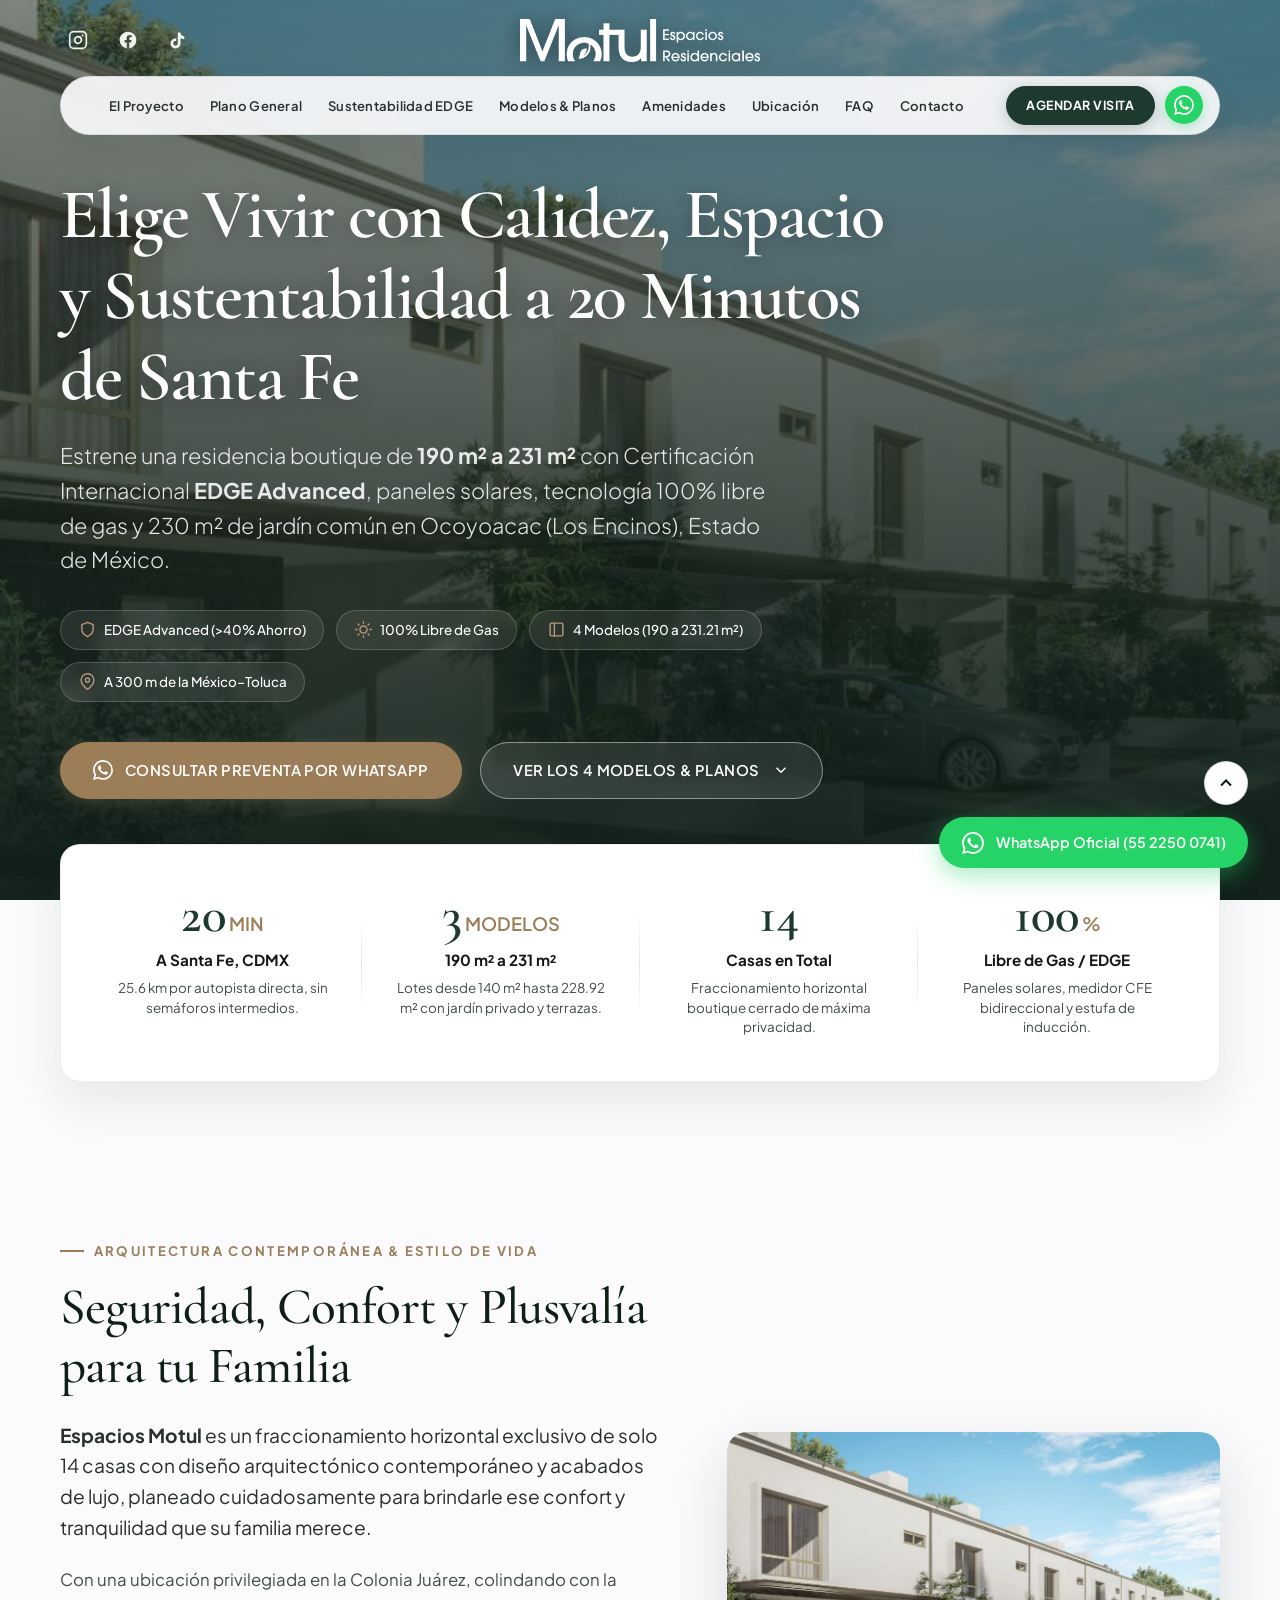
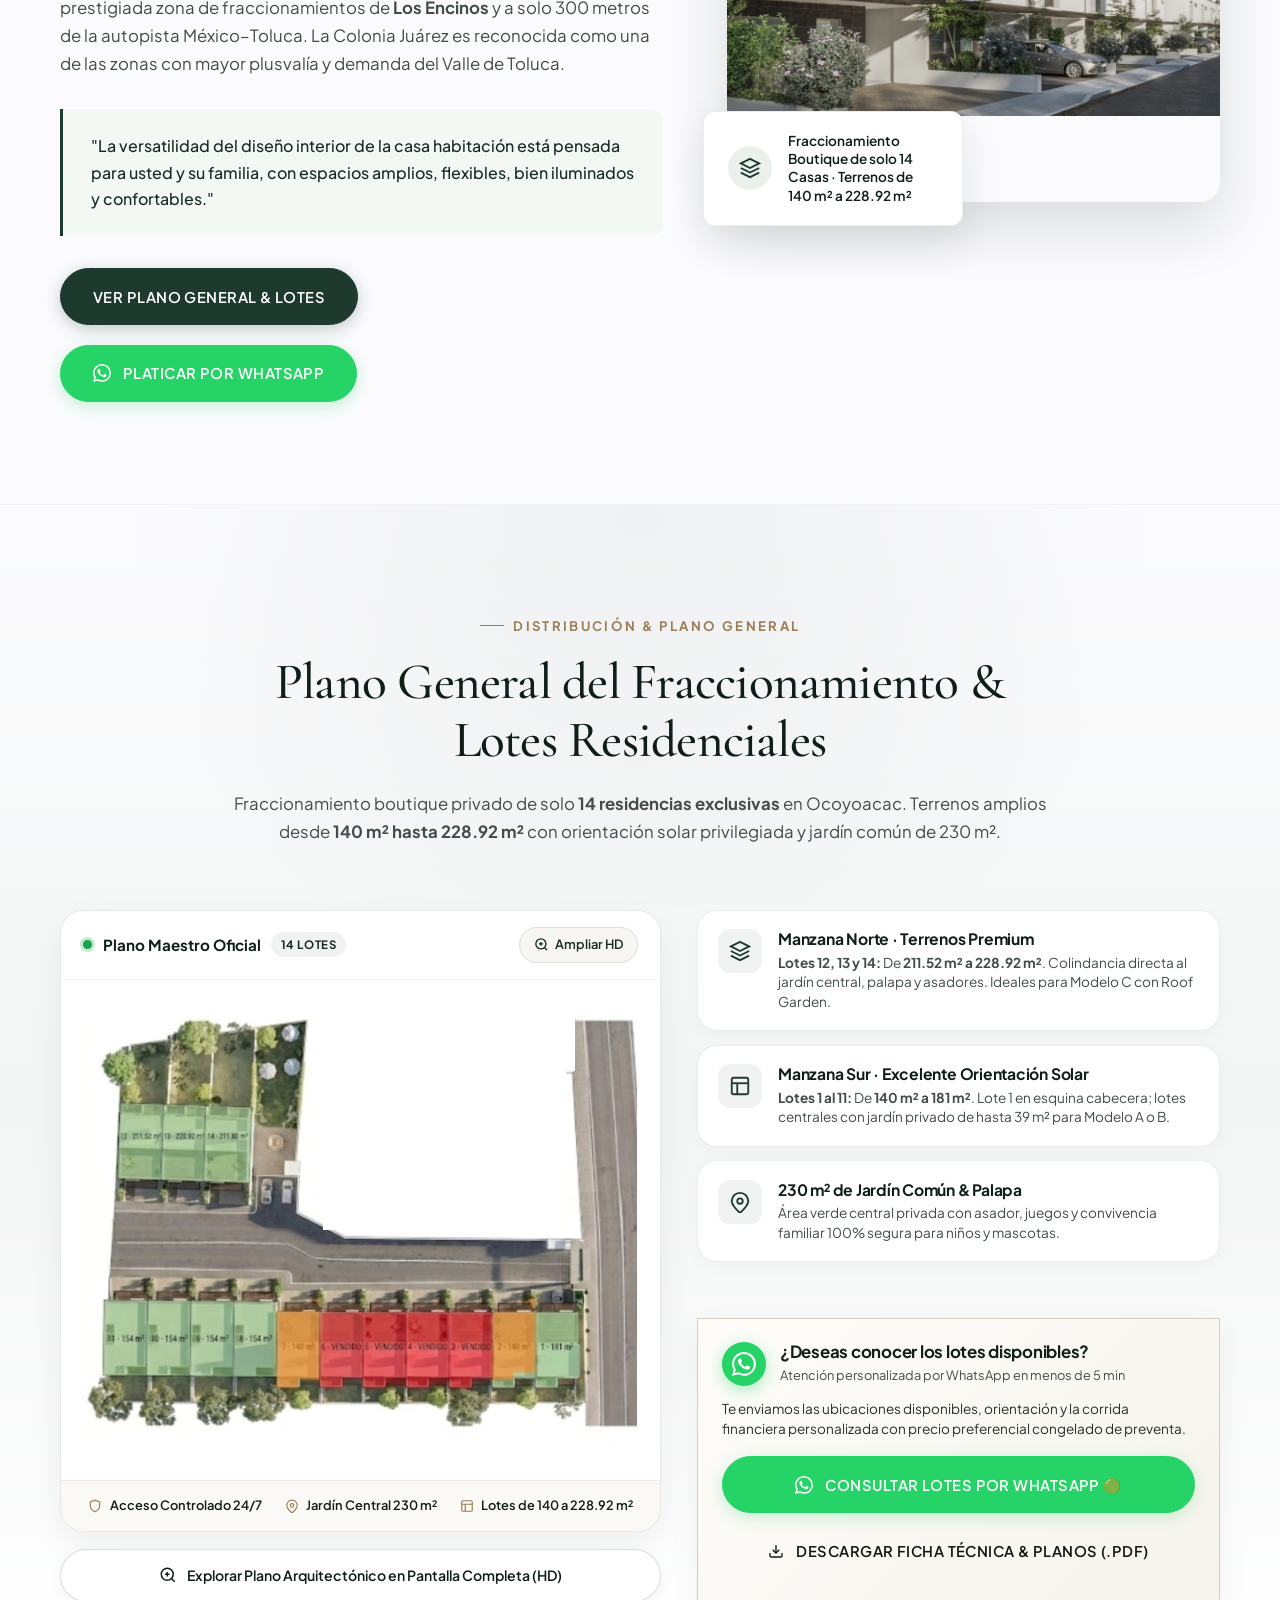
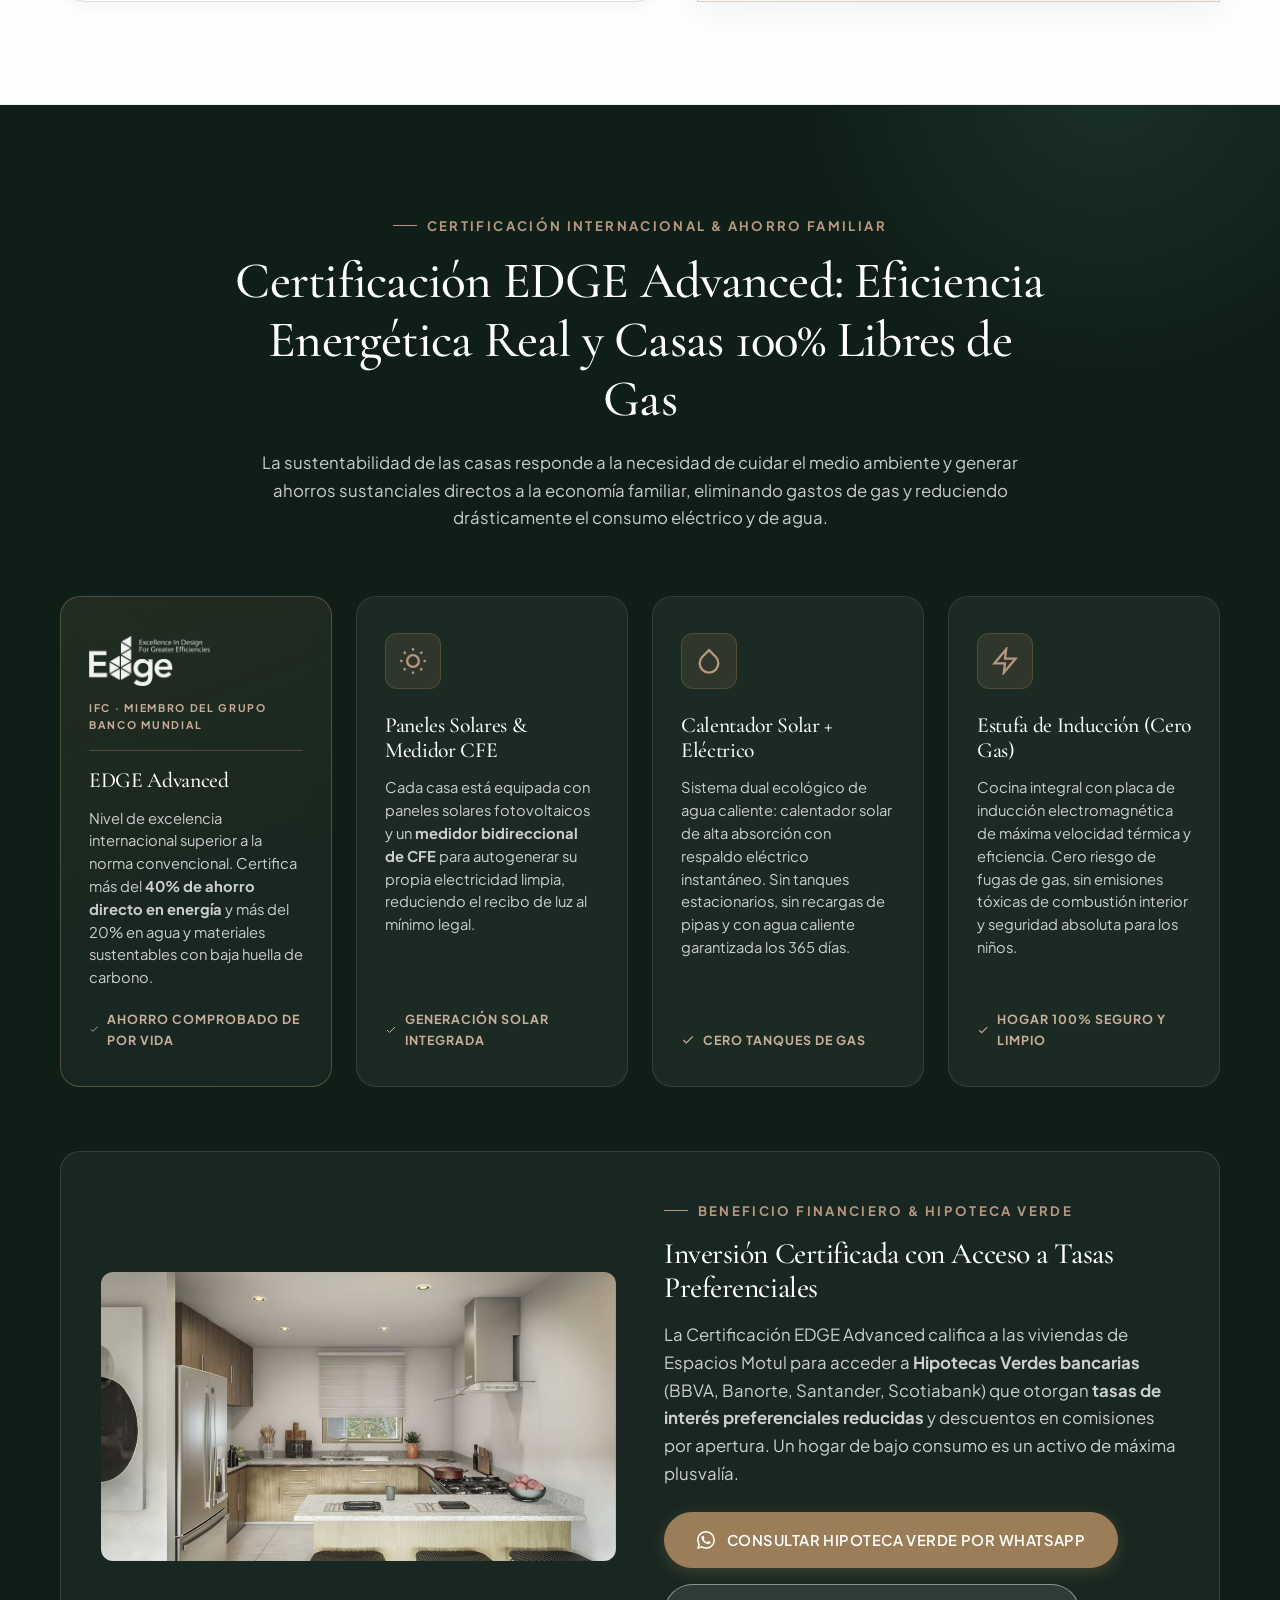
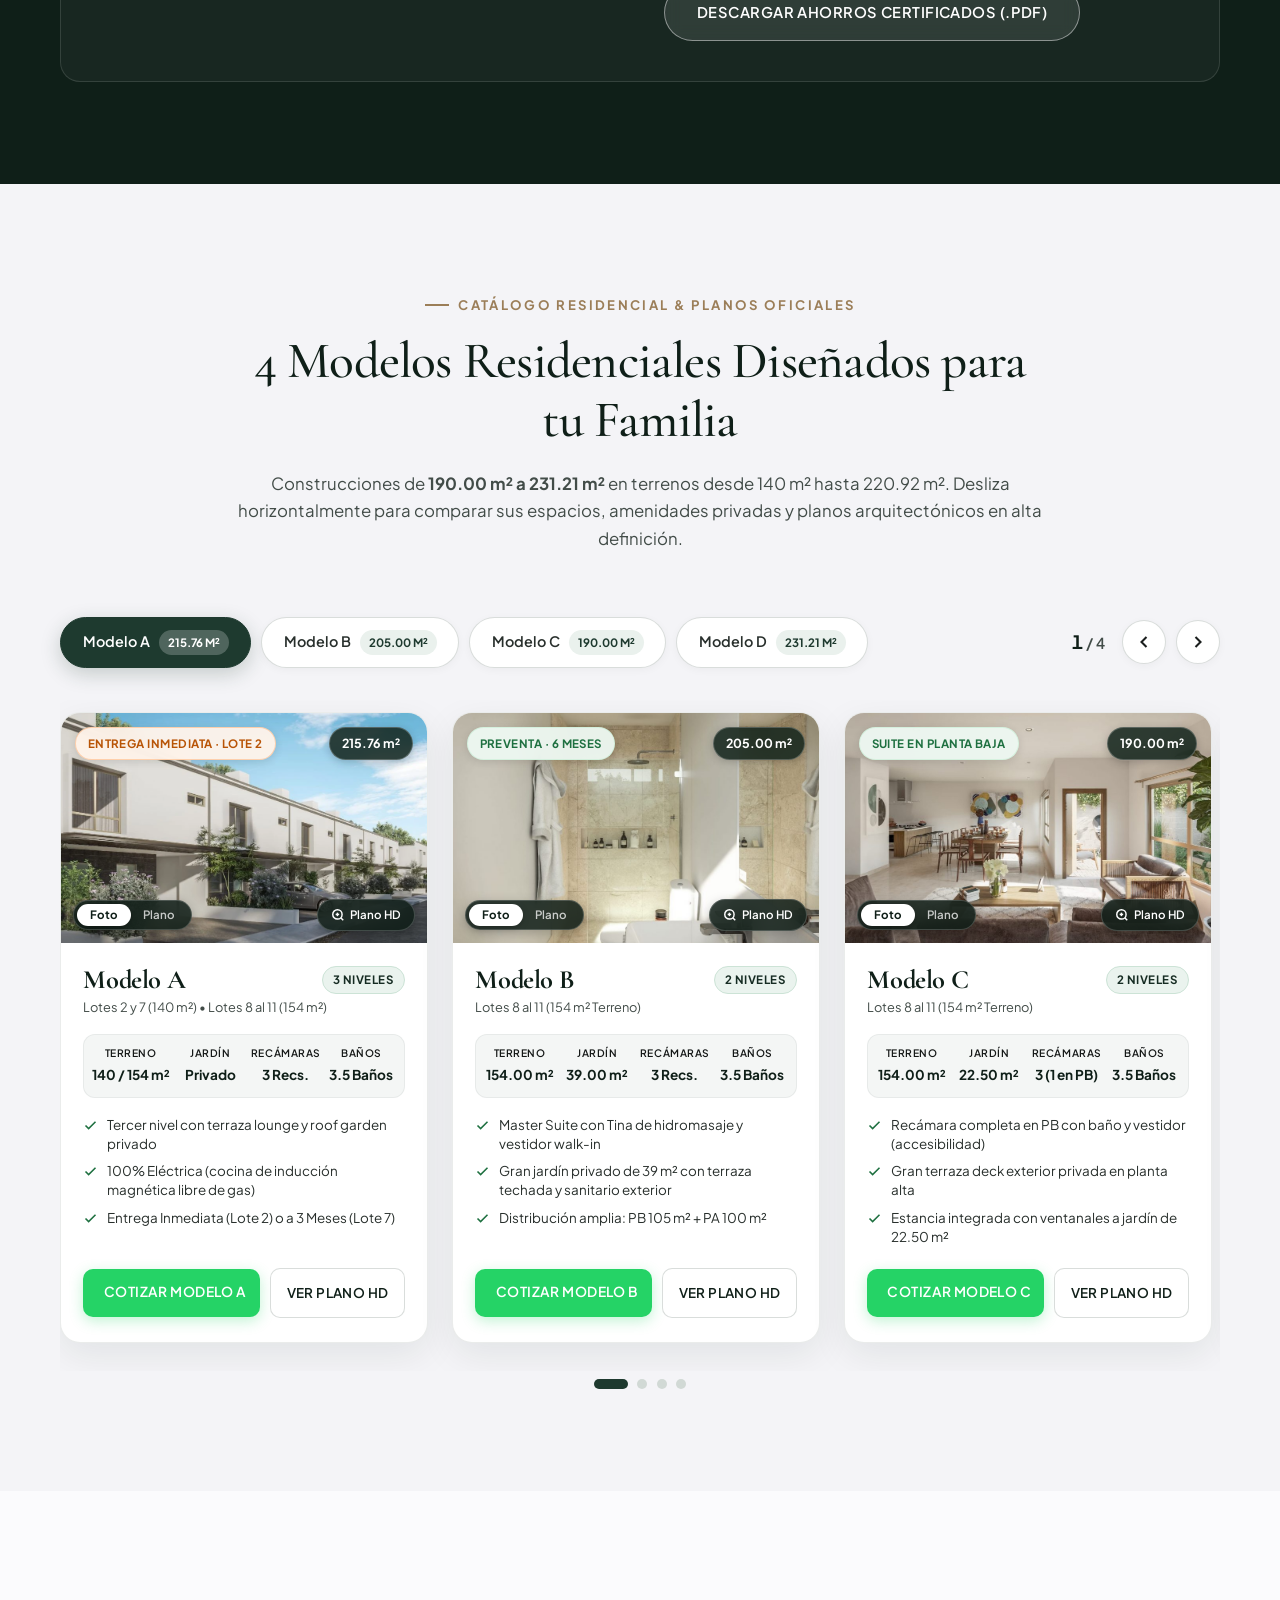
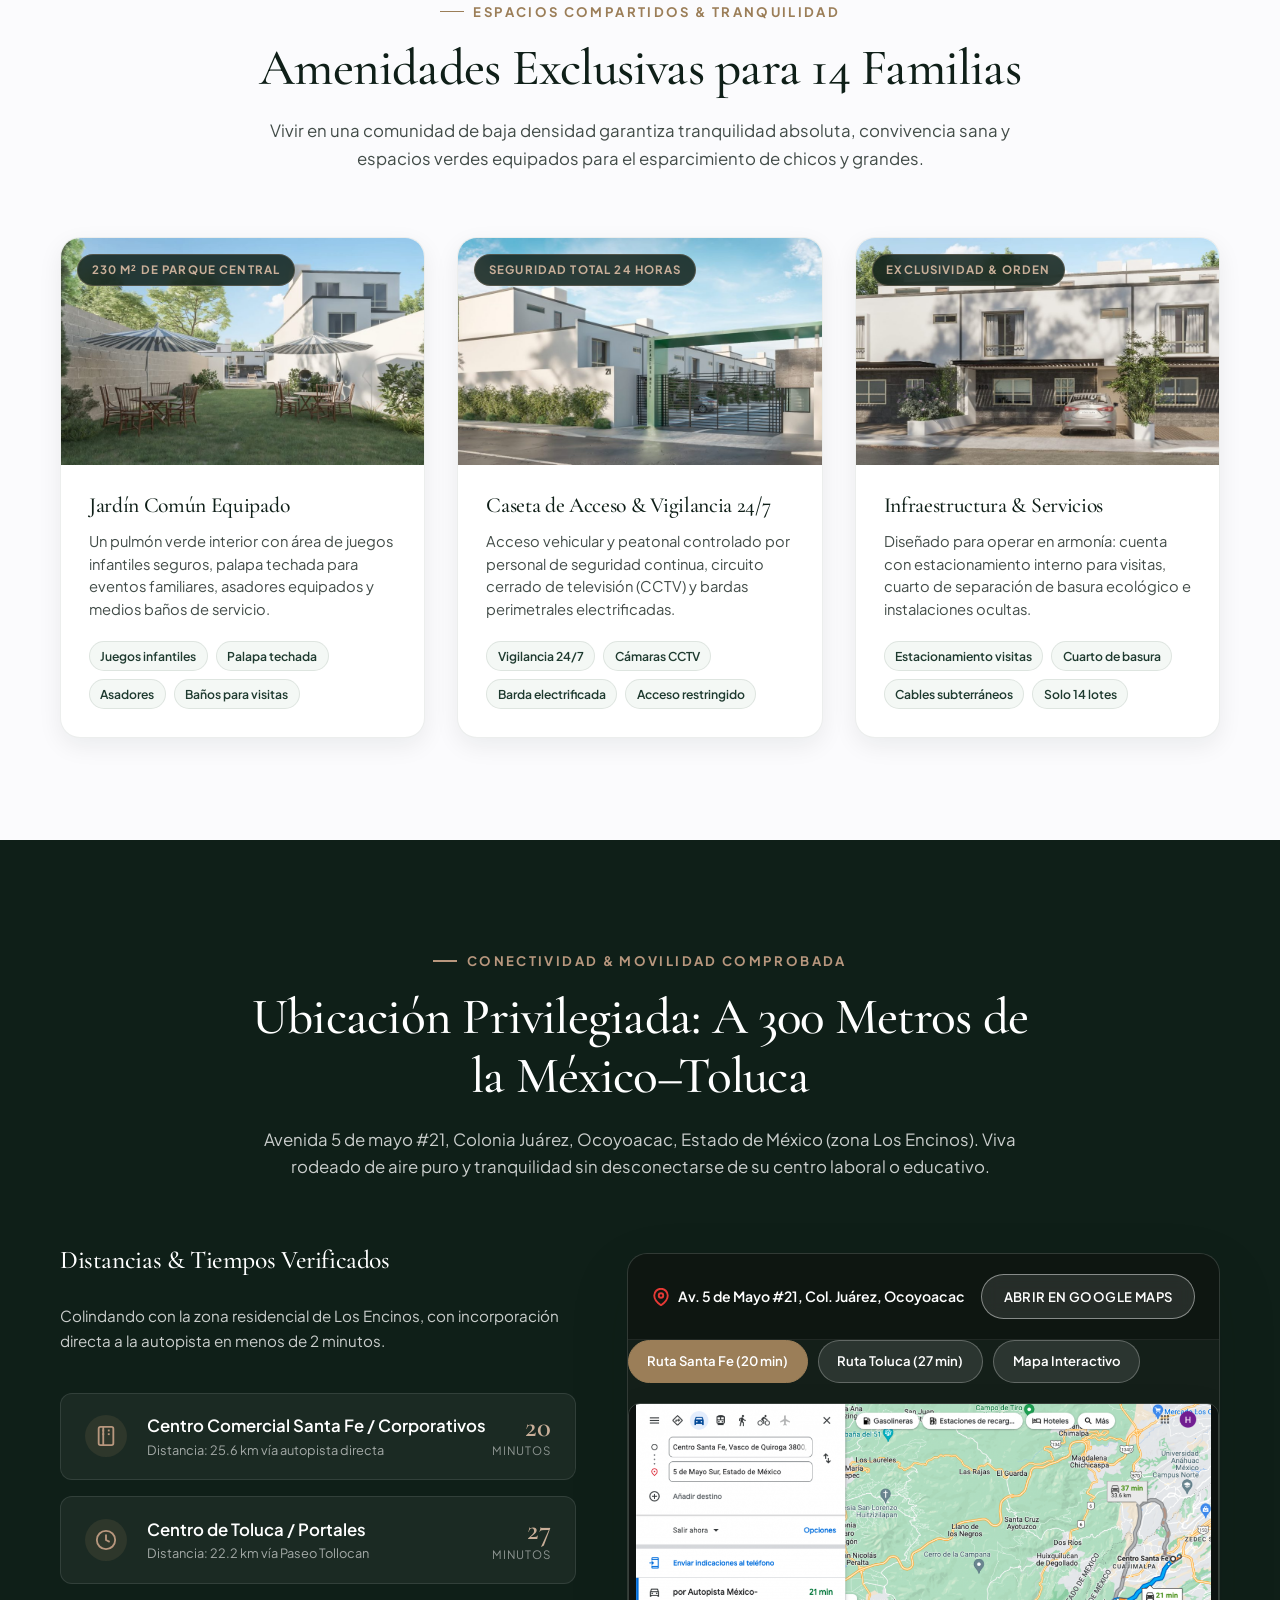
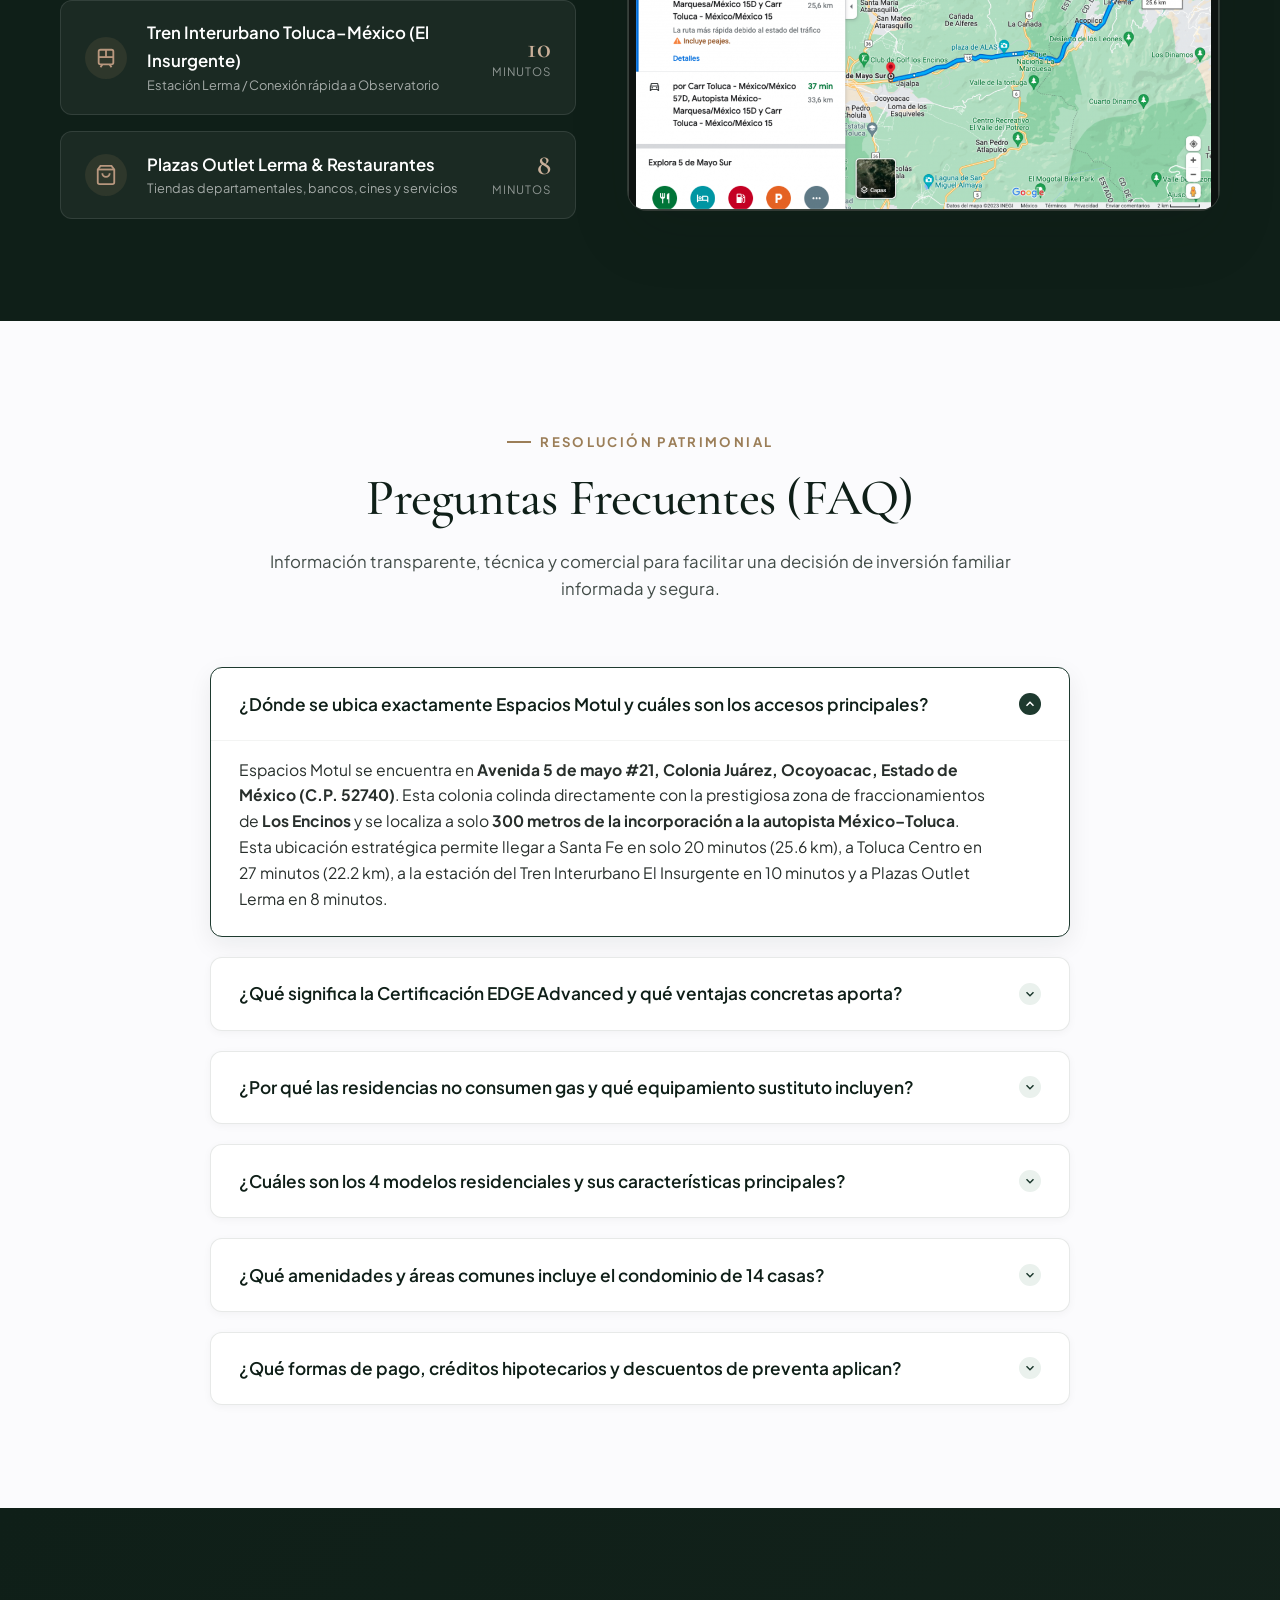
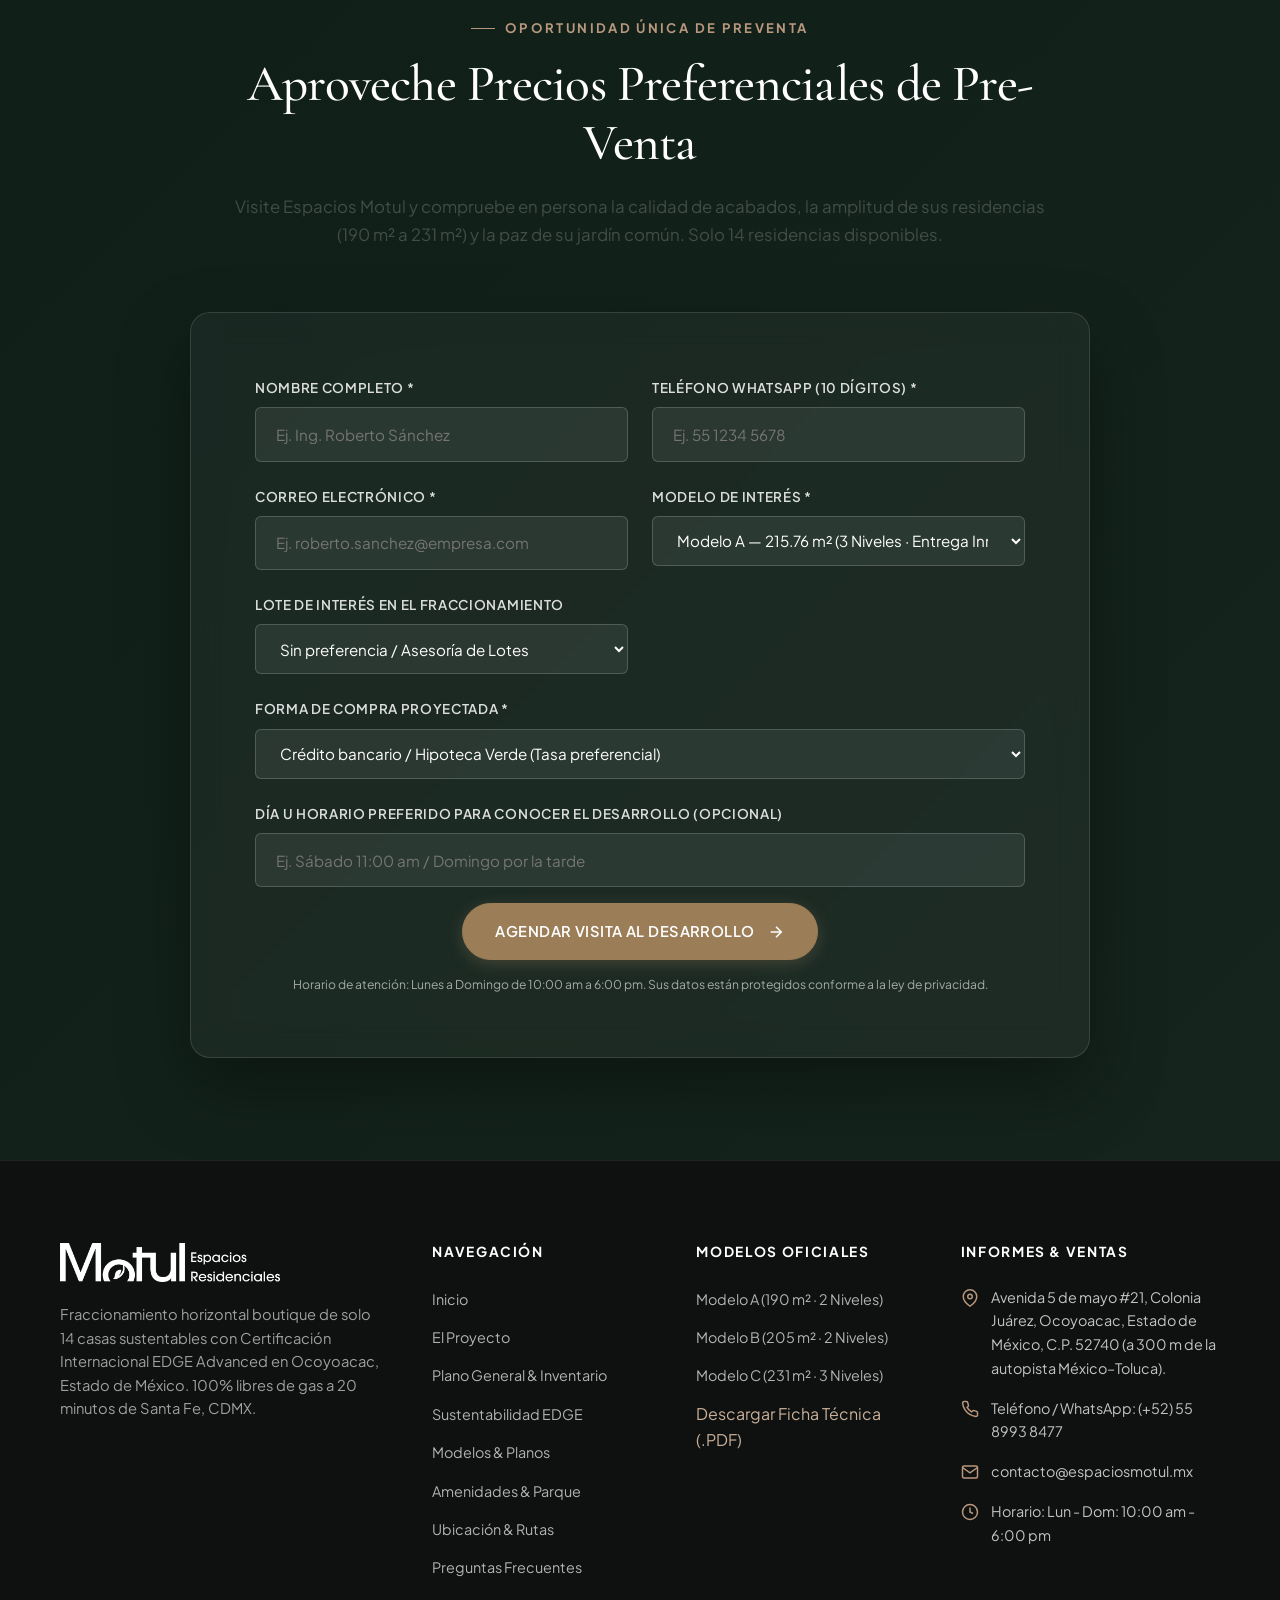
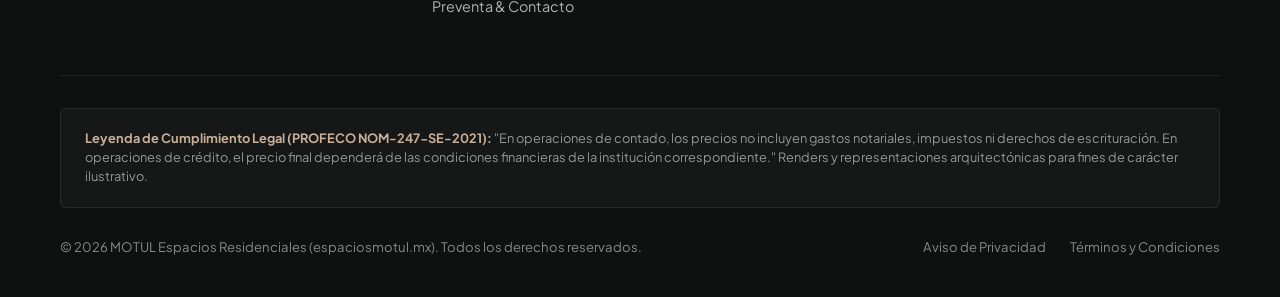
==== commit 17839837: "fix(responsive): resolver desbordes y cortes de texto en dispositivos móviles" ====
--- a/index.html
+++ b/index.html
@@ -293,7 +293,7 @@
       <a href="#el-proyecto">El Proyecto</a>
       <a href="#plano-general">Plano General &amp; Inventario</a>
       <a href="#sustentabilidad">Sustentabilidad EDGE</a>
-      <a href="#modelos">Modelos &amp; Planos (A, B, C)</a>
+      <a href="#modelos">Modelos &amp; Planos (A, B, C, D)</a>
       <a href="#amenidades">Amenidades (230 m² Jardín)</a>
       <a href="#ubicacion">Conectividad &amp; Rutas</a>
       <a href="#faq">Preguntas Frecuentes</a>
@@ -1762,7 +1762,7 @@
             </div>
 
             <div class="form-submit-row">
-              <button type="submit" class="btn btn-bronze" style="min-width:280px;">
+              <button type="submit" class="btn btn-bronze">
                 <span>Agendar Visita al Desarrollo</span>
                 <svg width="18" height="18" viewBox="0 0 24 24" fill="none" stroke="currentColor" stroke-width="2">
                   <line x1="5" y1="12" x2="19" y2="12"></line>
@@ -2007,7 +2007,7 @@
       <svg width="22" height="22" viewBox="0 0 16 16" fill="currentColor" aria-hidden="true">
         <path d="M13.601 2.326A7.85 7.85 0 0 0 7.994 0C3.627 0 .068 3.558.064 7.926c0 1.399.366 2.76 1.057 3.965L0 16l4.204-1.102a7.9 7.9 0 0 0 3.79.965h.004c4.368 0 7.926-3.558 7.93-7.93A7.9 7.9 0 0 0 13.6 2.326zM7.994 14.521a6.6 6.6 0 0 1-3.356-.92l-.24-.144-2.494.654.666-2.433-.156-.251a6.56 6.56 0 0 1-1.007-3.505c0-3.626 2.957-6.584 6.591-6.584a6.56 6.56 0 0 1 4.66 1.931 6.56 6.56 0 0 1 1.928 4.66c-.004 3.639-2.961 6.592-6.592 6.592m3.615-4.934c-.197-.099-1.17-.578-1.353-.646-.182-.065-.315-.099-.445.099-.133.197-.513.646-.627.775-.114.133-.232.148-.43.05-.197-.1-.836-.308-1.592-.985-.59-.525-.985-1.175-1.103-1.372-.114-.198-.011-.304.088-.403.087-.088.197-.232.296-.346.1-.114.133-.198.198-.33.065-.134.034-.248-.015-.347-.05-.099-.445-1.076-.612-1.47-.16-.389-.323-.335-.445-.34-.114-.007-.247-.007-.38-.007a.73.73 0 0 0-.529.247c-.182.198-.691.677-.691 1.654s.71 1.916.81 2.049c.098.133 1.394 2.132 3.383 2.992.47.205.84.326 1.129.418.475.152.904.129 1.246.08.38-.058 1.171-.48 1.338-.943.164-.464.164-.86.114-.943-.049-.084-.182-.133-.38-.232"/>
       </svg>
-      <span>WhatsApp Oficial (55 8993 8477)</span>
+      <span>WhatsApp Oficial (55 2250 0741)</span>
     </a>
   </aside>
 
--- a/css/styles.css
+++ b/css/styles.css
@@ -102,6 +102,9 @@
   font-size: 16px;
   scroll-behavior: smooth;
   -webkit-text-size-adjust: 100%;
+  overflow-x: hidden;
+  width: 100%;
+  max-width: 100%;
 }
 
 body {
@@ -111,6 +114,8 @@
   line-height: 1.65;
   font-weight: 400;
   overflow-x: hidden;
+  width: 100%;
+  max-width: 100%;
   text-rendering: optimizeLegibility;
   -webkit-font-smoothing: antialiased;
 }
@@ -270,6 +275,8 @@
   position: relative;
   overflow: hidden;
   min-height: 48px;
+  max-width: 100%;
+  box-sizing: border-box;
 }
 
 .btn-primary {
@@ -3178,6 +3185,62 @@
 }
 
 @media (max-width: 768px) {
+  /* Botones Generales en Móvil (Evita desborde y saltos bruscos) */
+  .btn {
+    padding: 0.85rem 1.35rem;
+    font-size: 0.85rem;
+    white-space: normal;
+    text-align: center;
+    max-width: 100%;
+    word-break: normal;
+    overflow-wrap: break-word;
+    line-height: 1.25;
+  }
+  .hero-cta-group {
+    flex-direction: column;
+    align-items: stretch;
+    width: 100%;
+  }
+  .hero-cta-group .btn {
+    width: 100%;
+  }
+  .project-overview-grid .btn {
+    width: 100%;
+  }
+  .form-submit-row .btn {
+    width: 100%;
+    max-width: 380px;
+  }
+
+  /* Carrusel de Modelos y Pastillas */
+  .models-carousel-controls {
+    flex-direction: column;
+    align-items: stretch;
+    gap: 0.85rem;
+    margin-bottom: 1.25rem;
+  }
+  .models-carousel-pills {
+    display: flex;
+    flex-wrap: nowrap;
+    overflow-x: auto;
+    -webkit-overflow-scrolling: touch;
+    scrollbar-width: none;
+    padding-bottom: 0.4rem;
+    gap: 0.45rem;
+    width: 100%;
+  }
+  .models-carousel-pills::-webkit-scrollbar {
+    display: none;
+  }
+  .carousel-pill-btn {
+    flex-shrink: 0;
+    padding: 0.55rem 0.95rem;
+    font-size: 0.82rem;
+  }
+  .models-carousel-nav-arrows {
+    align-self: flex-end;
+  }
+
   .amenities-cards-grid {
     grid-template-columns: 1fr;
   }
@@ -3190,13 +3253,6 @@
   }
   .hero-section {
     padding-top: 6.5rem;
-  }
-  .hero-cta-group {
-    flex-direction: column;
-    align-items: stretch;
-  }
-  .hero-cta-group .btn {
-    width: 100%;
   }
   .hero-cintillo-banner {
     margin-bottom: 1.5rem;
@@ -3265,6 +3321,36 @@
 }
 
 @media (max-width: 480px) {
+  .container {
+    padding-left: 1rem;
+    padding-right: 1rem;
+  }
+  .btn {
+    padding: 0.8rem 1rem;
+    font-size: 0.82rem;
+    letter-spacing: 0.02em;
+    gap: 0.5rem;
+    width: 100%;
+  }
+  h1 {
+    font-size: clamp(1.95rem, 7.5vw, 2.5rem);
+    line-height: 1.15;
+  }
+  h2 {
+    font-size: clamp(1.65rem, 6vw, 2.1rem);
+    line-height: 1.2;
+  }
+  .eyebrow {
+    font-size: 0.72rem;
+    letter-spacing: 0.12em;
+  }
+  .hero-badges-row {
+    gap: 0.45rem;
+  }
+  .hero-badge-item {
+    font-size: 0.76rem;
+    padding: 0.38rem 0.75rem;
+  }
   .top-brand-logo-img {
     height: 27px;
     max-width: 130px;
@@ -3298,6 +3384,82 @@
   .cintillo-badge {
     font-size: 0.6rem;
     padding: 0.2rem 0.45rem;
+  }
+
+  /* Tarjeta de Modelos en Smartphone: Botones apilados al 100% y Specs sin desborde */
+  .model-card-content {
+    padding: 1.15rem 1rem 1.25rem;
+  }
+  .model-actions-row {
+    flex-direction: column;
+    width: 100%;
+    gap: 0.55rem;
+  }
+  .btn-model-wa,
+  .btn-model-plan {
+    width: 100%;
+    justify-content: center;
+    text-align: center;
+    white-space: normal;
+  }
+  .model-specs-bar {
+    padding: 0.5rem 0.25rem;
+    gap: 0.2rem;
+  }
+  .spec-bar-item .sbi-label {
+    font-size: 0.58rem;
+  }
+  .spec-bar-item .sbi-val {
+    font-size: clamp(0.7rem, 2.4vw, 0.8rem);
+    white-space: normal;
+    line-height: 1.15;
+    word-break: break-word;
+  }
+
+  /* Conectividad y Tiempos */
+  .commute-card {
+    padding: 0.85rem 0.95rem;
+    gap: 0.65rem;
+  }
+  .commute-info-left {
+    gap: 0.75rem;
+  }
+  .commute-icon {
+    width: 36px;
+    height: 36px;
+  }
+  .commute-destination {
+    font-size: 0.92rem;
+  }
+  .commute-time-value {
+    font-size: 1.45rem;
+  }
+
+  /* Formulario y Modales */
+  .lead-form-card {
+    padding: 1.5rem 1rem;
+  }
+  .form-input, .form-select, .form-textarea {
+    padding: 0.75rem 0.95rem;
+    font-size: 0.88rem;
+  }
+  .mobile-drawer {
+    padding: 1.25rem 1.1rem 1.75rem;
+    max-width: 100vw;
+  }
+  .custom-modal {
+    width: 95% !important;
+    margin: 1rem auto !important;
+  }
+  .modal-header-bar {
+    padding: 1rem 1.15rem;
+  }
+  .modal-header-bar h3 {
+    font-size: 1.1rem;
+    line-height: 1.25;
+  }
+  .modal-body {
+    padding: 1rem 0.85rem !important;
   }
 }
 
@@ -3845,5 +4007,70 @@
   .plano-canvas img {
     max-height: 360px;
   }
-}
-
+  .inventory-kpi-bar {
+    grid-template-columns: repeat(2, 1fr);
+    gap: 1rem;
+    margin-top: 1.75rem;
+    margin-bottom: 1.75rem;
+  }
+}
+
+@media (max-width: 768px) {
+  .plano-spec-pills {
+    display: grid;
+    grid-template-columns: repeat(2, 1fr);
+    gap: 0.65rem 0.5rem;
+    padding: 0.85rem 1rem;
+  }
+  .plano-spec-pills .spec-pill:last-child {
+    grid-column: 1 / -1;
+  }
+  .btn-tech-plan {
+    font-size: 0.82rem;
+    padding: 0.8rem 0.85rem;
+    white-space: normal;
+    text-align: center;
+    line-height: 1.25;
+  }
+  .boutique-conversion-box {
+    padding: 1.25rem 1rem;
+  }
+  .conversion-buttons .btn {
+    width: 100%;
+    white-space: normal;
+    text-align: center;
+    padding: 0.85rem 1rem;
+    font-size: 0.84rem;
+    line-height: 1.25;
+  }
+}
+
+@media (max-width: 480px) {
+  .inventory-kpi-bar {
+    grid-template-columns: 1fr;
+    gap: 0.75rem;
+    margin-top: 1.25rem;
+    margin-bottom: 1.5rem;
+  }
+  .inventory-kpi-card {
+    padding: 1rem 1rem;
+  }
+  .kpi-number {
+    font-size: 1.85rem;
+  }
+  .kpi-title {
+    font-size: 0.9rem;
+  }
+  .plano-card-header {
+    padding: 0.85rem 1rem;
+  }
+  .plano-card-title {
+    font-size: 0.88rem;
+  }
+  .plano-zoom-btn {
+    font-size: 0.72rem;
+    padding: 0.35rem 0.65rem;
+  }
+}
+
+
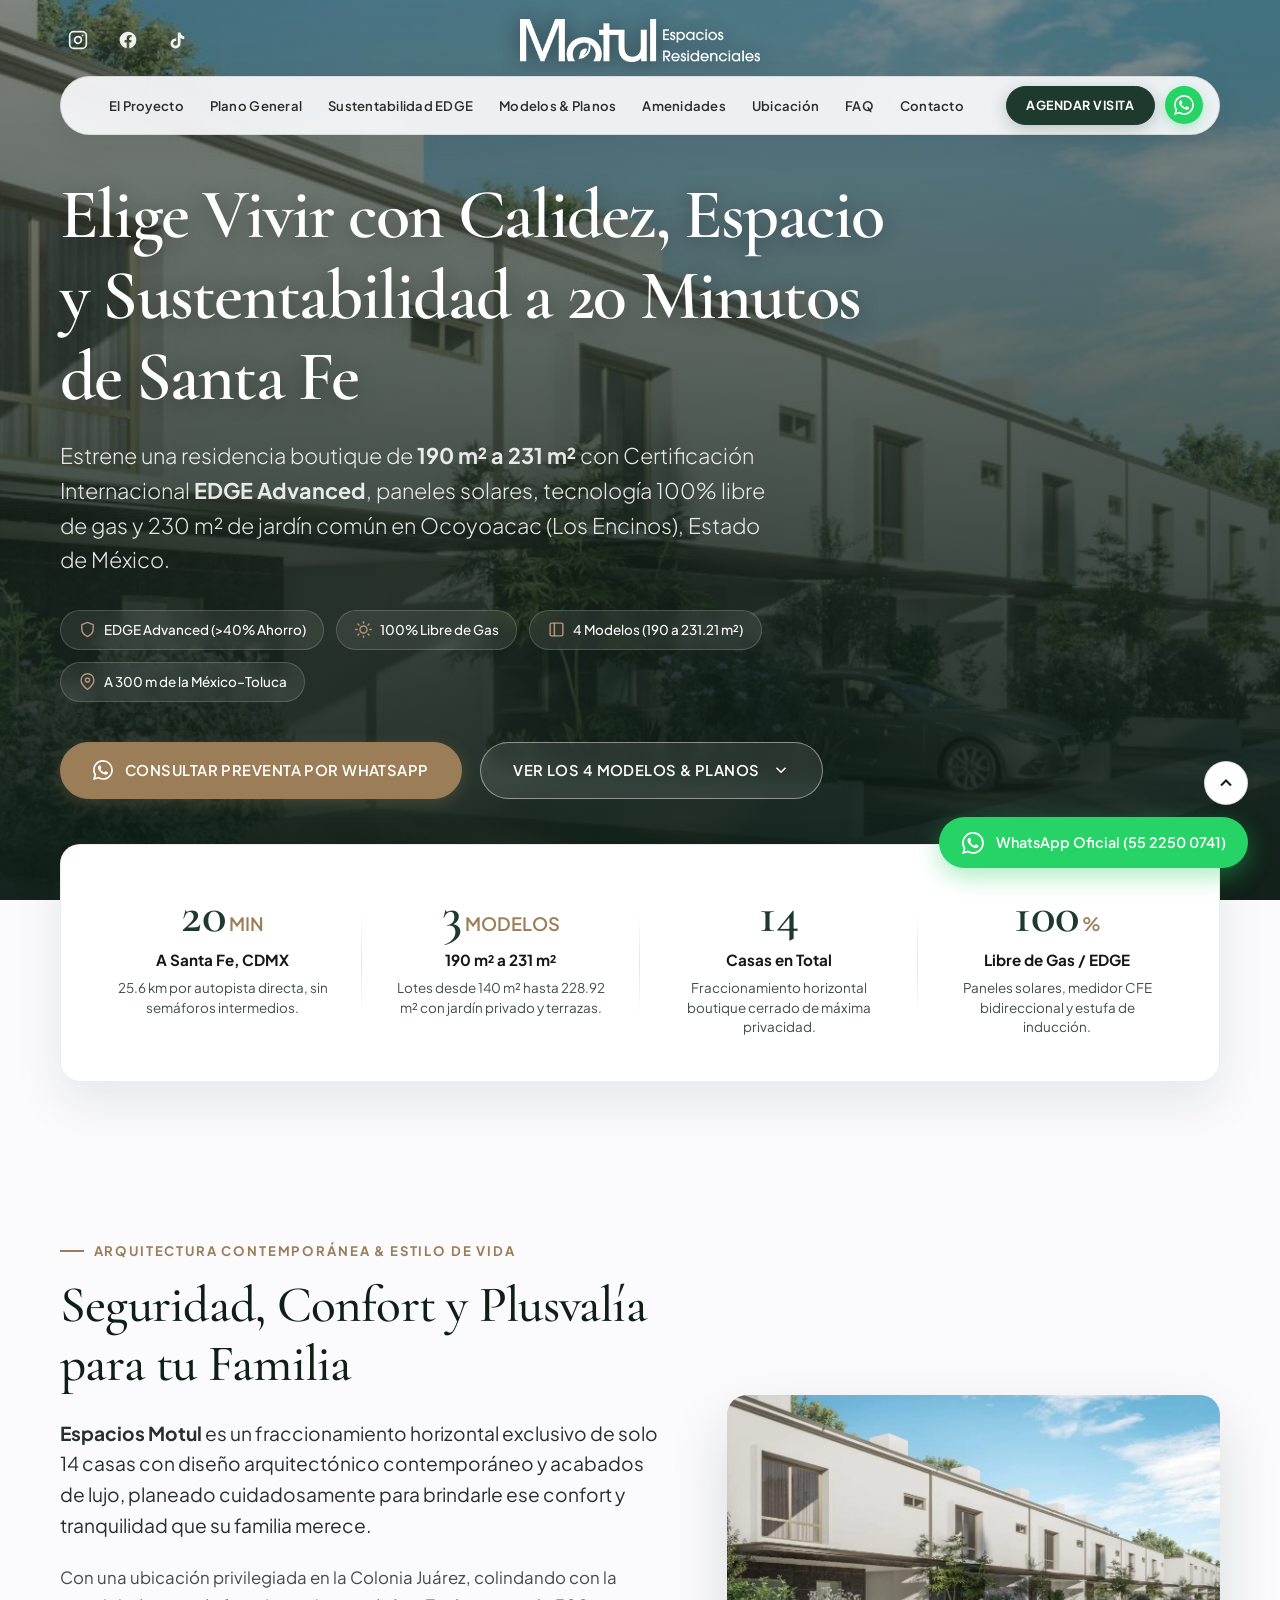
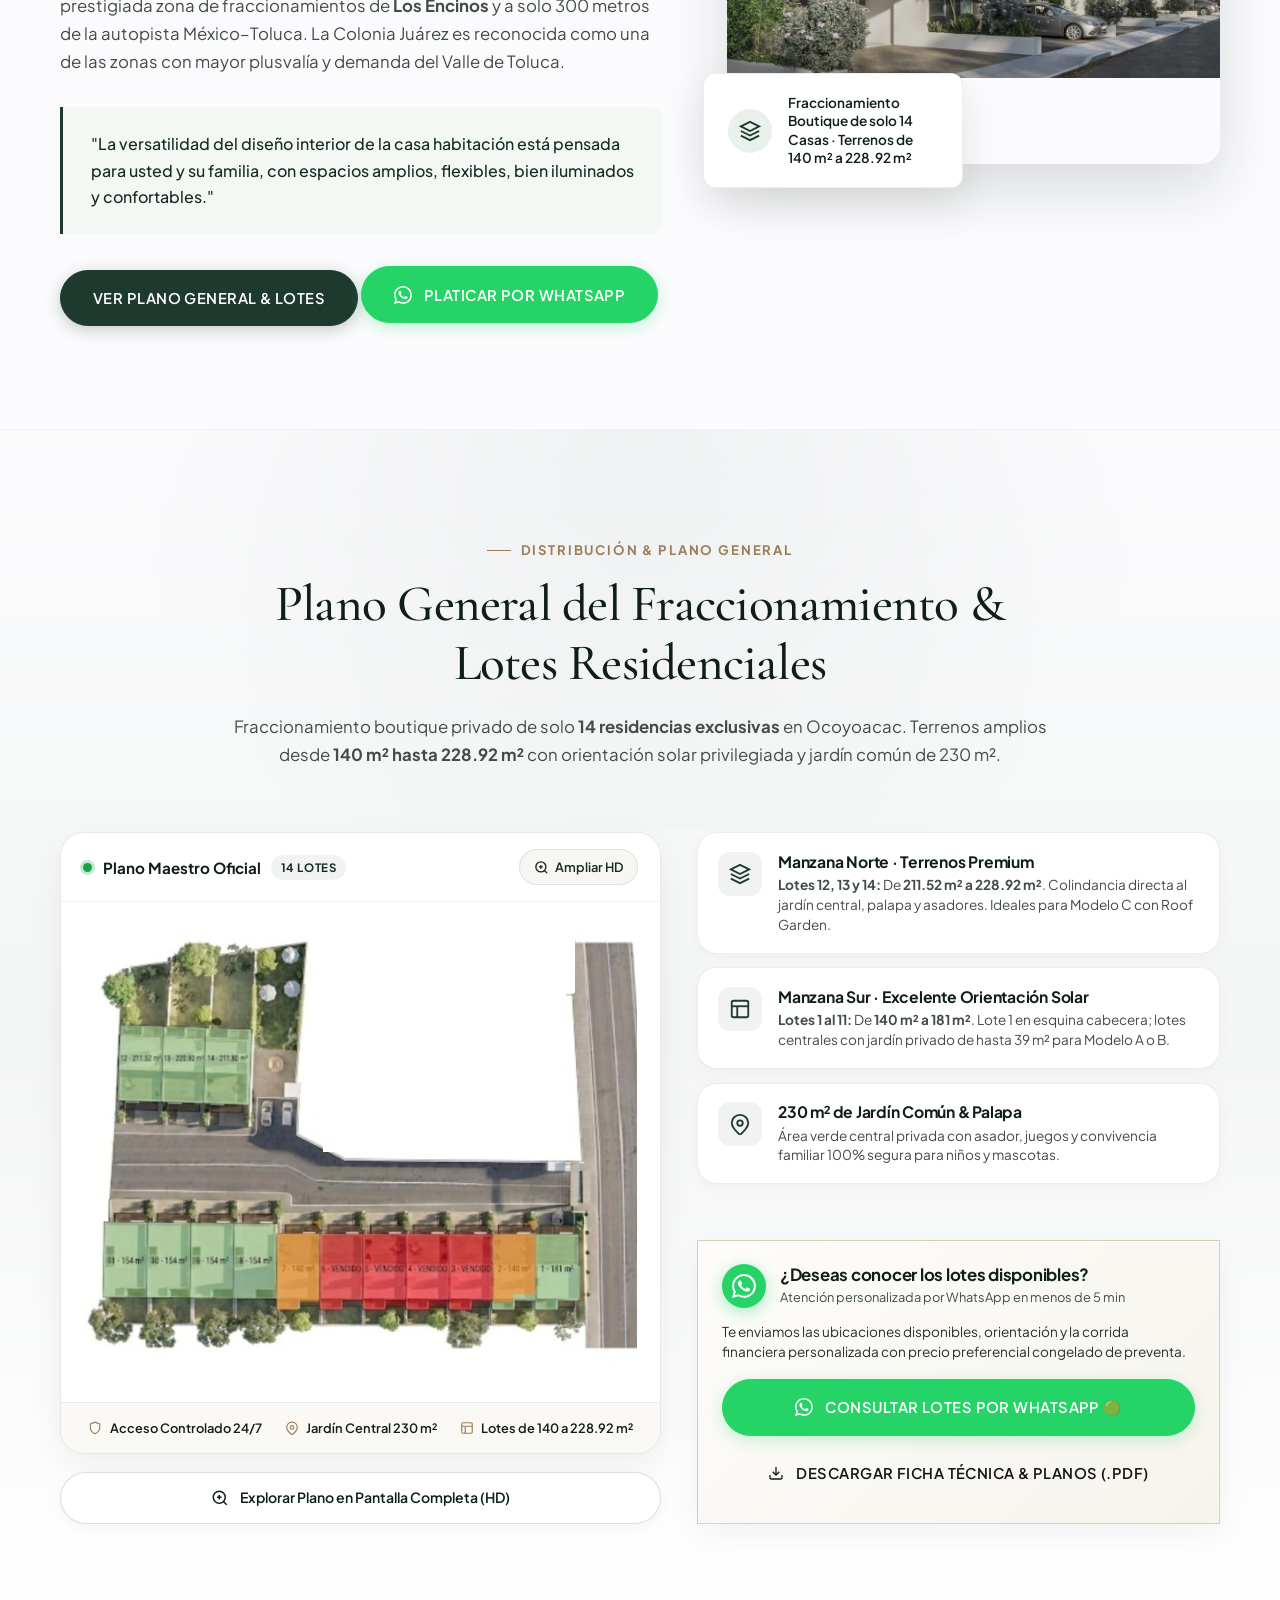
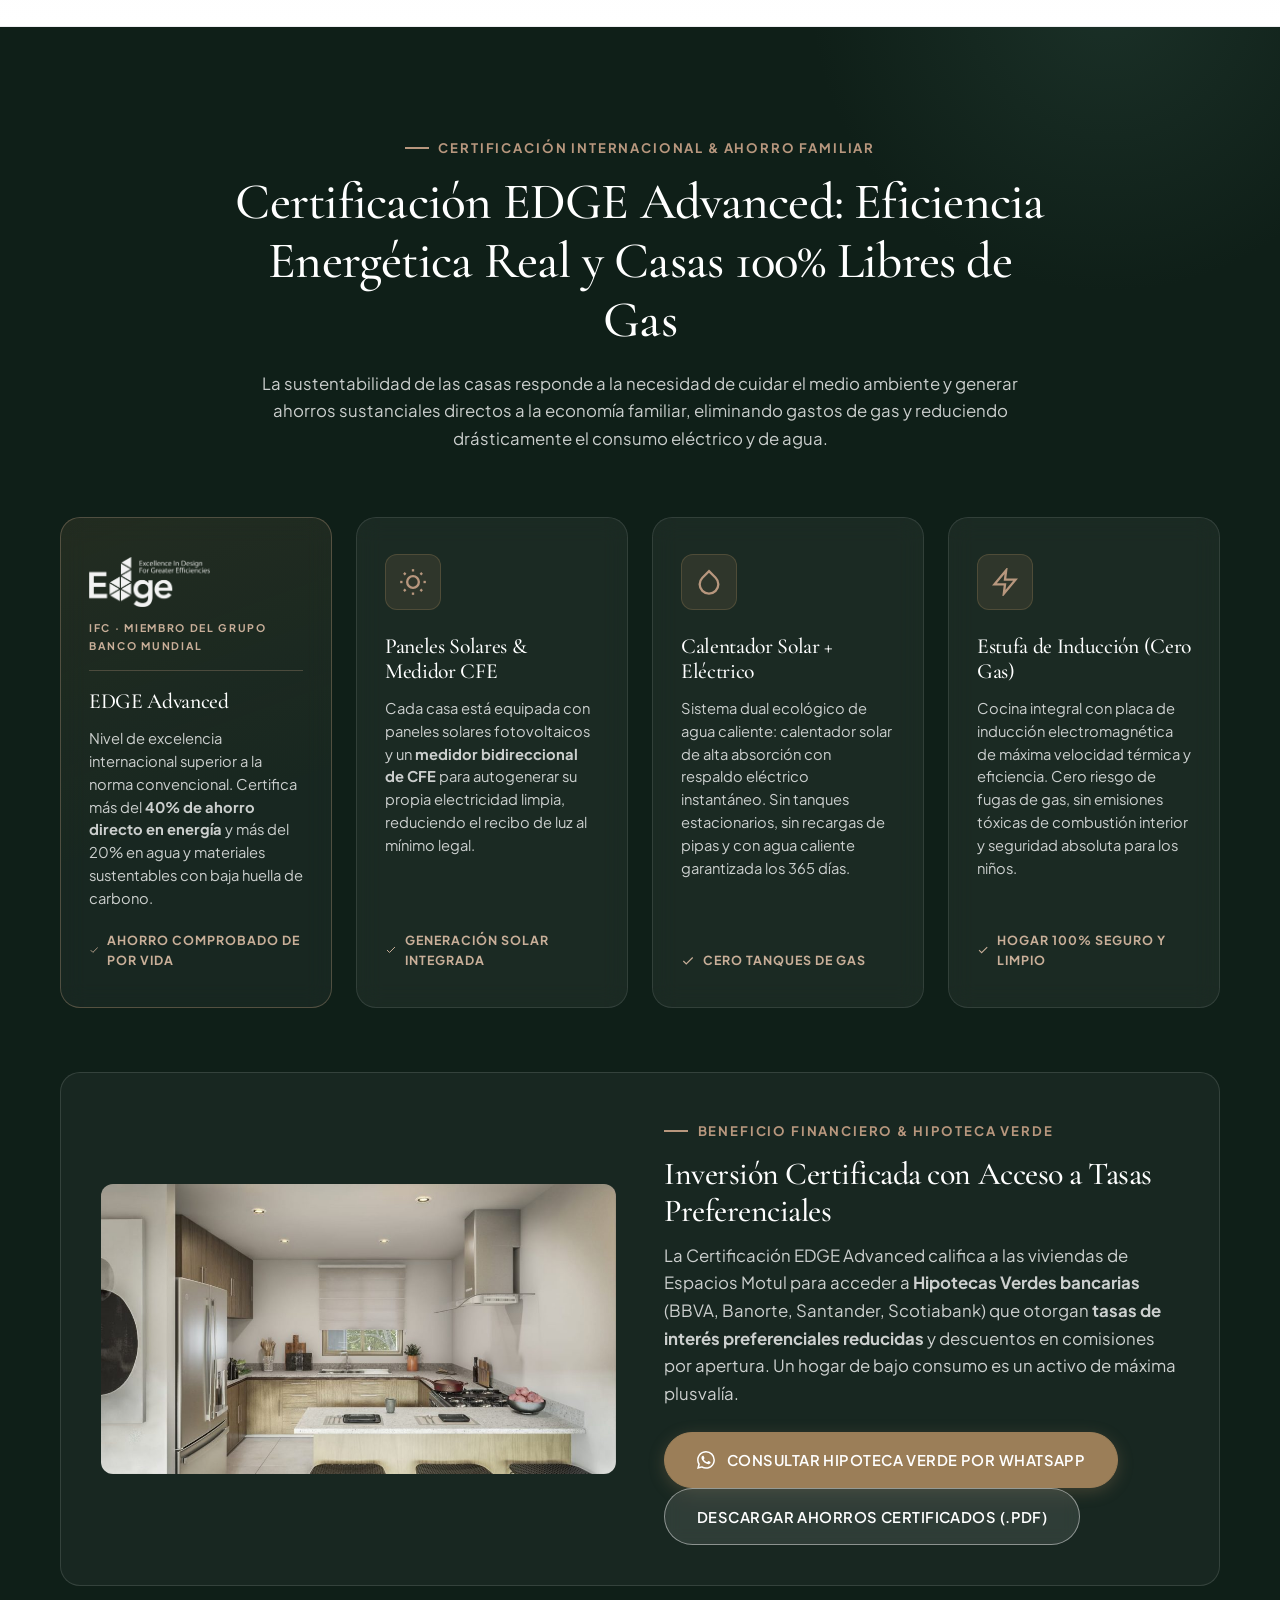
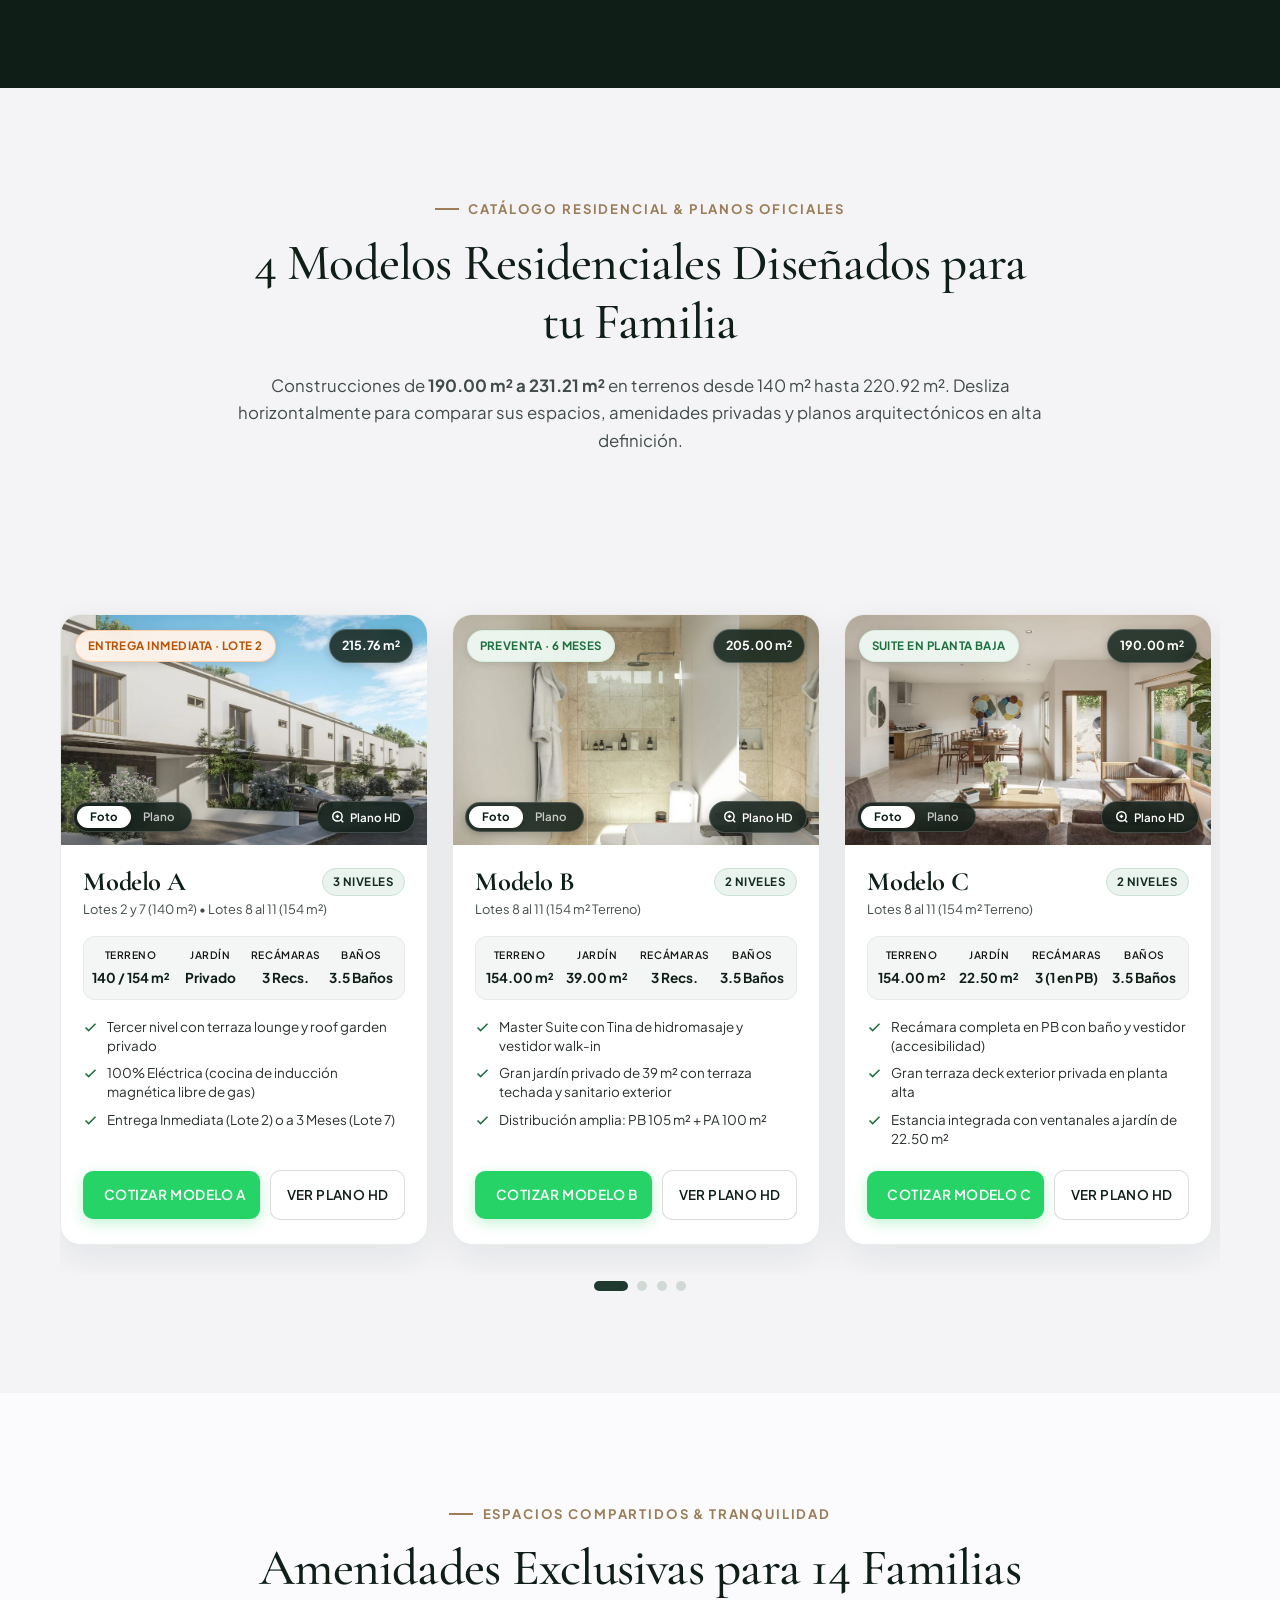
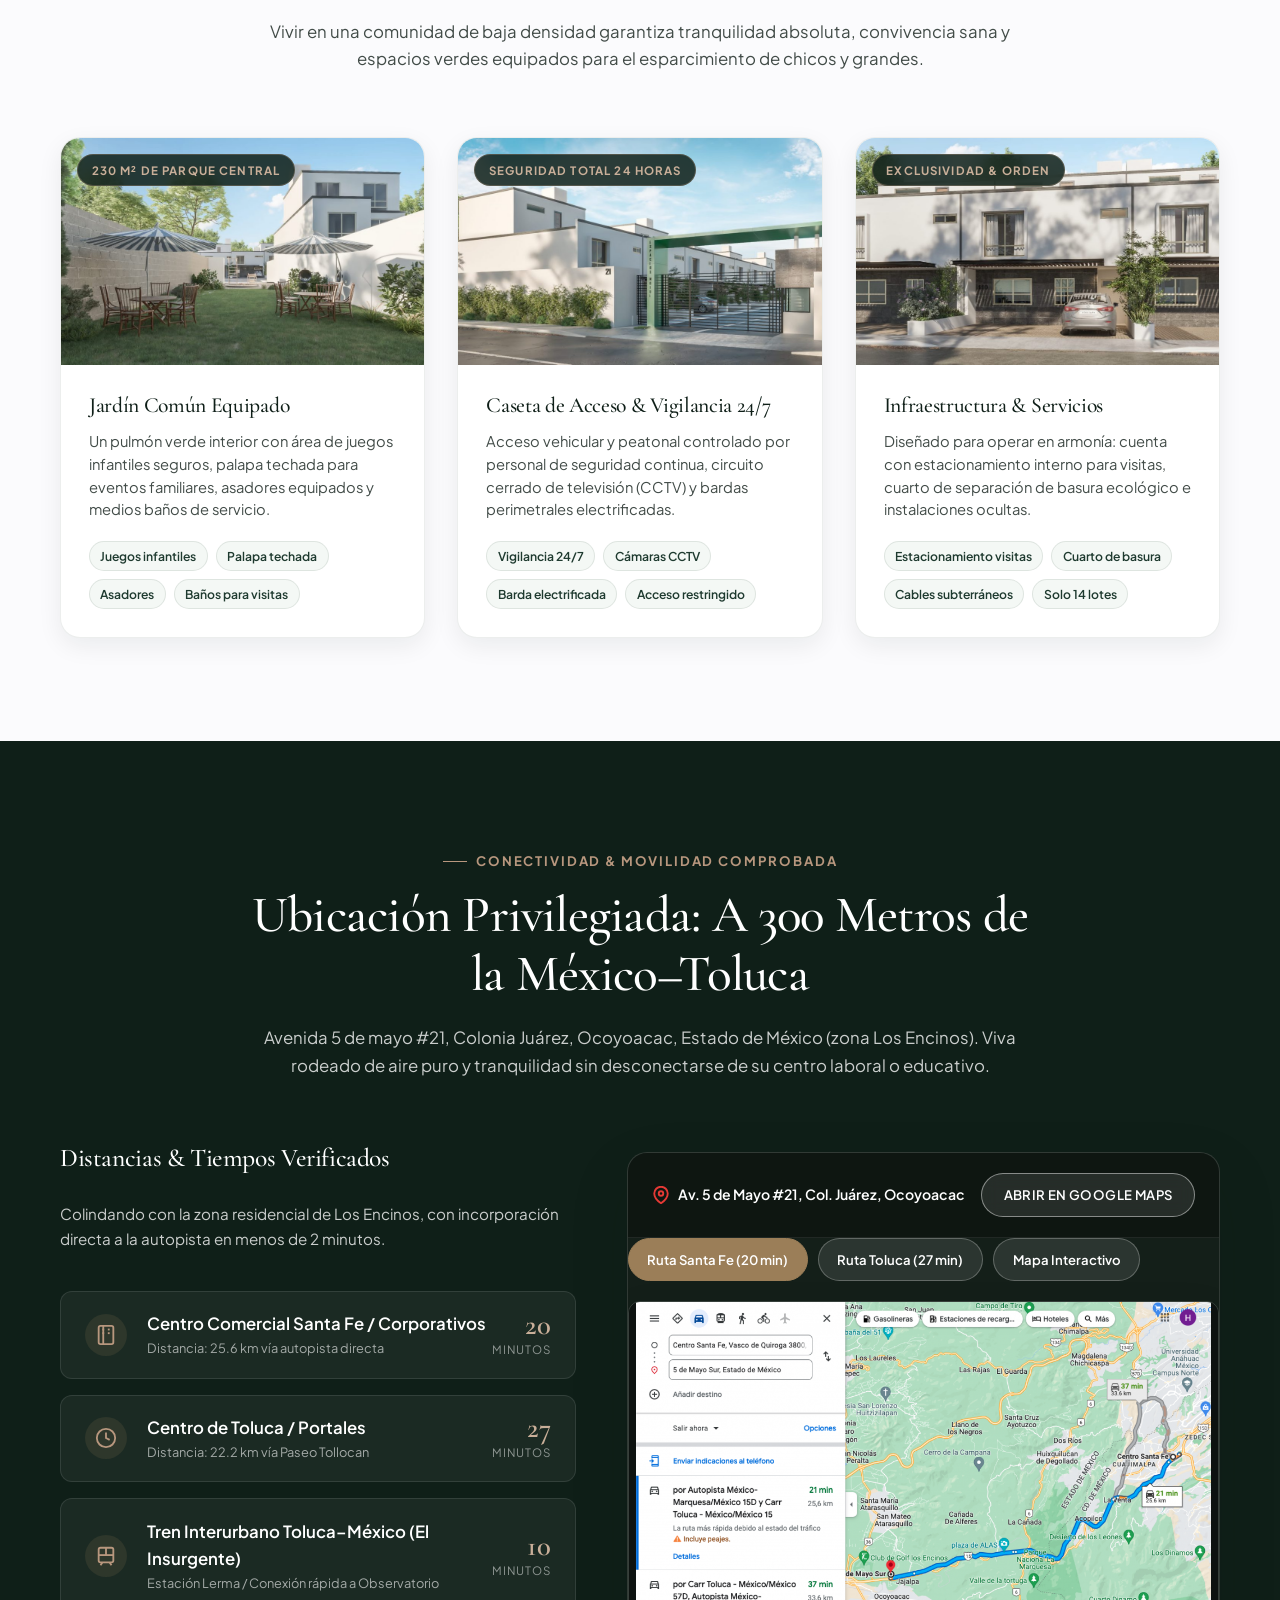
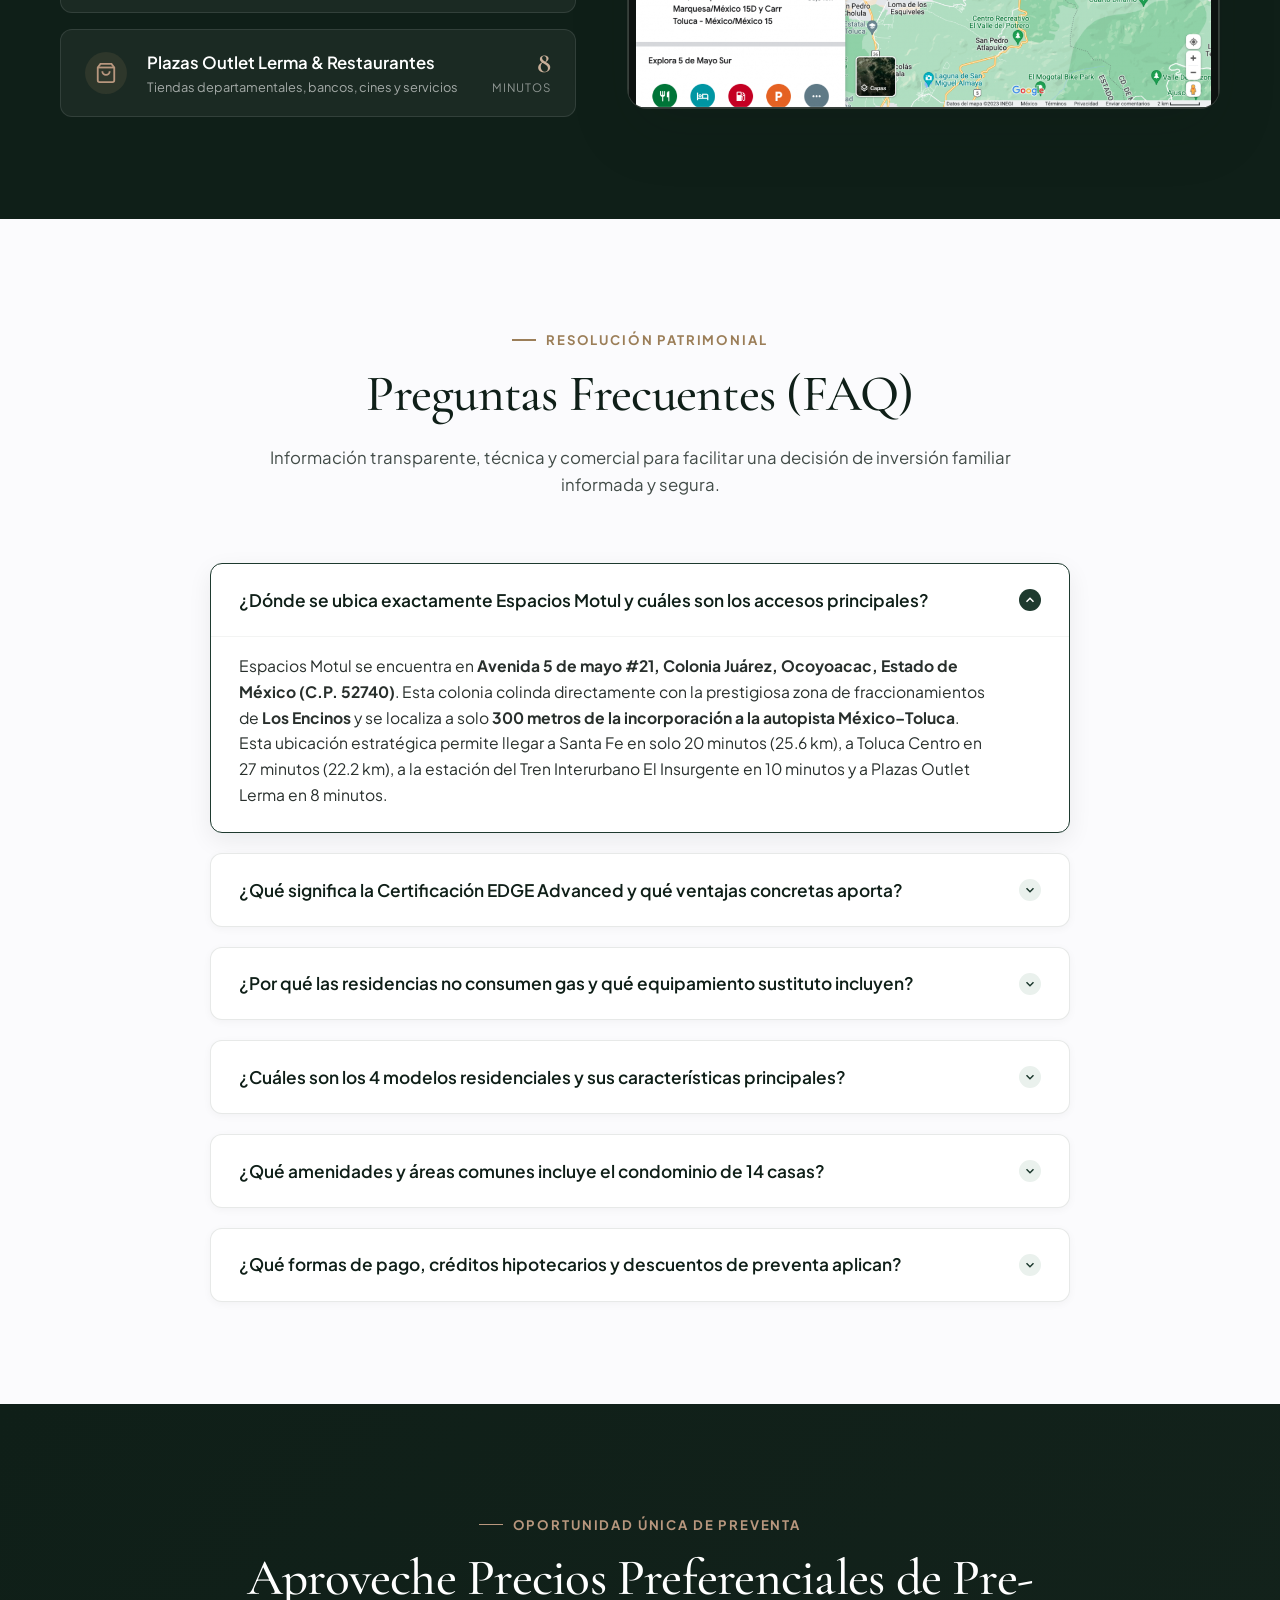
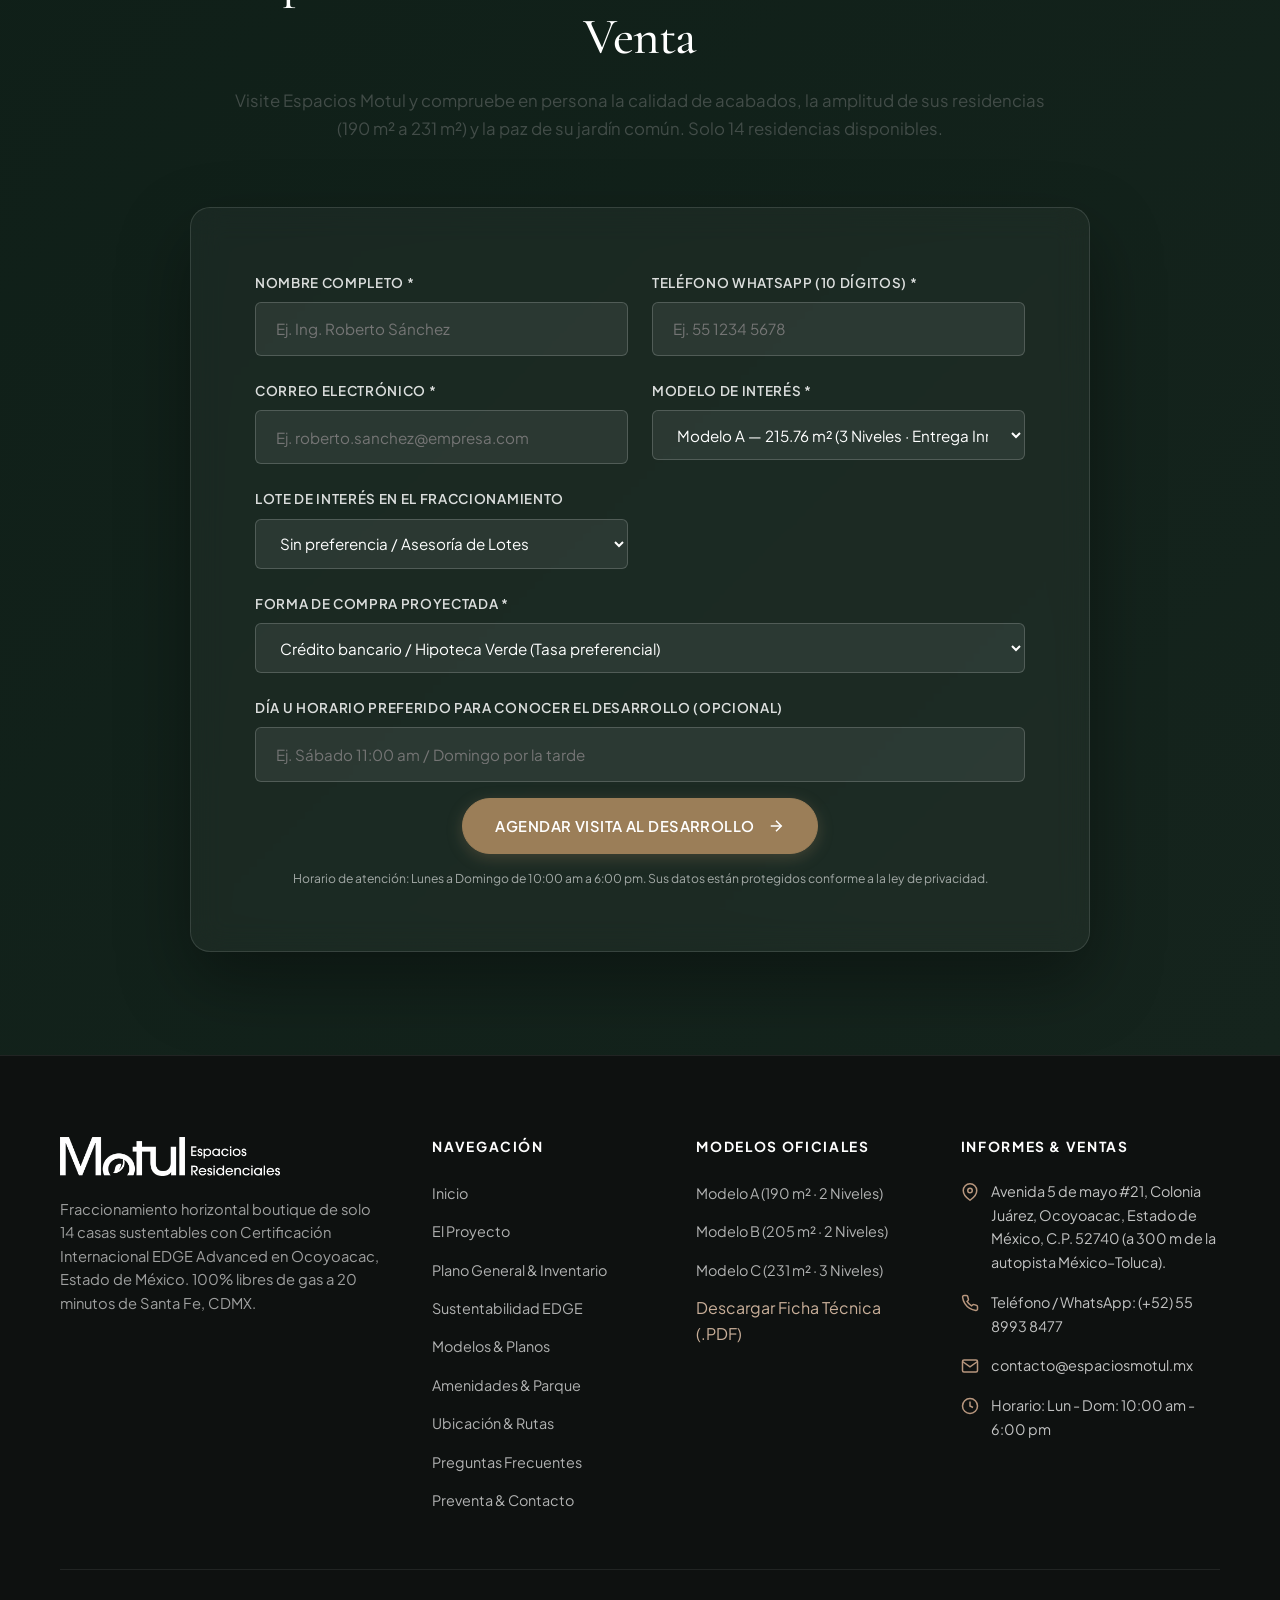
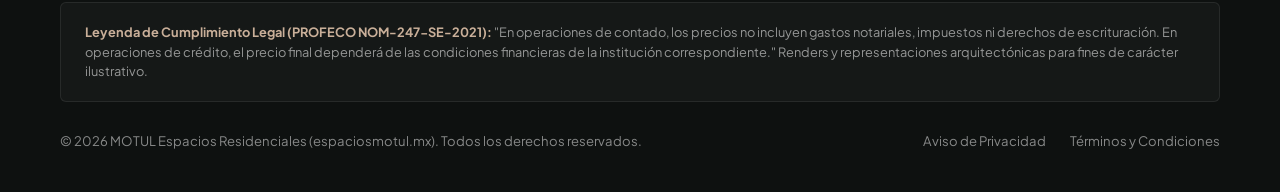
==== commit 9c123dce: "fix(mobile): eliminar desbordes laterales, botones cortados y colisiones de dock flotante" ====
--- a/index.html
+++ b/index.html
@@ -44,7 +44,7 @@
   <link rel="preload" as="image" href="assets/images/real_fachada_conjunto.jpg" fetchpriority="high">
 
   <!-- Hoja de Estilos Principal -->
-  <link rel="stylesheet" href="css/styles.css?v=4.0">
+  <link rel="stylesheet" href="css/styles.css?v=5.0">
 
   <!-- Favicon e Iconografía Oficial MOTUL -->
   <link rel="icon" type="image/svg+xml" href="assets/images/favicon.svg">
@@ -487,7 +487,7 @@
               </p>
             </div>
 
-            <div style="display:flex;gap:1.25rem;align-items:center;flex-wrap:wrap;">
+            <div class="project-cta-row">
               <a href="#plano-general" class="btn btn-primary">Ver Plano General &amp; Lotes</a>
               <a href="https://wa.me/525522500741?text=Hola%2C%20solicito%20informaci%C3%B3n%20sobre%20el%20proyecto%20residencial%20MOTUL." 
                  target="_blank" 
@@ -623,7 +623,7 @@
                 <line x1="11" y1="8" x2="11" y2="14"></line>
                 <line x1="8" y1="11" x2="14" y2="11"></line>
               </svg>
-              <span>Explorar Plano Arquitectónico en Pantalla Completa (HD)</span>
+              <span>Explorar Plano en Pantalla Completa (HD)</span>
             </button>
           </div>
 
@@ -815,11 +815,11 @@
           </div>
           <div>
             <span class="eyebrow eyebrow-light">Beneficio Financiero &amp; Hipoteca Verde</span>
-            <h3 style="font-size:1.85rem;margin-bottom:1rem;">Inversión Certificada con Acceso a Tasas Preferenciales</h3>
+            <h3 class="sustainability-title">Inversión Certificada con Acceso a Tasas Preferenciales</h3>
             <p style="margin-bottom:1.5rem;">
               La Certificación EDGE Advanced califica a las viviendas de Espacios Motul para acceder a <strong>Hipotecas Verdes bancarias</strong> (BBVA, Banorte, Santander, Scotiabank) que otorgan <strong>tasas de interés preferenciales reducidas</strong> y descuentos en comisiones por apertura. Un hogar de bajo consumo es un activo de máxima plusvalía.
             </p>
-            <div style="display:flex;gap:1rem;flex-wrap:wrap;align-items:center;">
+            <div class="sustainability-cta-row">
               <a href="https://wa.me/525522500741?text=Hola%2C%20solicito%20informaci%C3%B3n%20sobre%20las%20tasas%20preferenciales%20de%20Hipoteca%20Verde%20en%20MOTUL." 
                  target="_blank" 
                  rel="noopener noreferrer" 
@@ -2012,6 +2012,6 @@
   </aside>
 
   <!-- Script Principal de Interacción -->
-  <script src="js/main.js" defer></script>
+  <script src="js/main.js?v=5.0" defer></script>
 </body>
 </html>
--- a/css/styles.css
+++ b/css/styles.css
@@ -199,9 +199,12 @@
   font-size: 0.82rem;
   font-weight: 700;
   text-transform: uppercase;
-  letter-spacing: 0.18em;
+  letter-spacing: 0.14em;
   color: var(--color-bronze-600);
   margin-bottom: 1rem;
+  max-width: 100%;
+  flex-wrap: wrap;
+  line-height: 1.35;
 }
 
 .eyebrow::before {
@@ -210,6 +213,7 @@
   width: 24px;
   height: 1.5px;
   background-color: var(--color-bronze-600);
+  flex-shrink: 0;
 }
 
 .eyebrow-light {
@@ -236,6 +240,9 @@
   padding-top: var(--section-padding-y);
   padding-bottom: var(--section-padding-y);
   position: relative;
+  overflow: hidden;
+  max-width: 100vw;
+  box-sizing: border-box;
 }
 
 .section-header {
@@ -3185,31 +3192,68 @@
 }
 
 @media (max-width: 768px) {
-  /* Botones Generales en Móvil (Evita desborde y saltos bruscos) */
+  /* Botones Generales en Móvil: Sin mayúsculas forzadas que ensanchan el texto y con wrap fluido */
   .btn {
-    padding: 0.85rem 1.35rem;
-    font-size: 0.85rem;
-    white-space: normal;
-    text-align: center;
-    max-width: 100%;
-    word-break: normal;
-    overflow-wrap: break-word;
-    line-height: 1.25;
-  }
+    text-transform: none !important;
+    letter-spacing: 0.01em !important;
+    font-size: 0.88rem !important;
+    font-weight: 600 !important;
+    white-space: normal !important;
+    text-align: center !important;
+    padding: 0.85rem 1.15rem !important;
+    line-height: 1.3 !important;
+    max-width: 100% !important;
+    width: 100% !important;
+    box-sizing: border-box !important;
+    height: auto !important;
+    min-height: 48px !important;
+  }
+  .btn span {
+    white-space: normal !important;
+    text-align: center !important;
+    line-height: 1.3 !important;
+  }
+
+  .eyebrow {
+    font-size: 0.72rem !important;
+    letter-spacing: 0.06em !important;
+    line-height: 1.35 !important;
+    gap: 0.4rem !important;
+  }
+  .eyebrow::before {
+    width: 16px !important;
+  }
+
   .hero-cta-group {
-    flex-direction: column;
-    align-items: stretch;
-    width: 100%;
+    flex-direction: column !important;
+    align-items: stretch !important;
+    width: 100% !important;
+    gap: 0.75rem !important;
   }
   .hero-cta-group .btn {
-    width: 100%;
-  }
+    width: 100% !important;
+  }
+
+  .project-cta-row,
+  .sustainability-cta-row {
+    display: flex !important;
+    flex-direction: column !important;
+    align-items: stretch !important;
+    width: 100% !important;
+    gap: 0.75rem !important;
+  }
+  .project-cta-row .btn,
+  .sustainability-cta-row .btn {
+    width: 100% !important;
+    max-width: 100% !important;
+  }
+
   .project-overview-grid .btn {
-    width: 100%;
+    width: 100% !important;
   }
   .form-submit-row .btn {
-    width: 100%;
-    max-width: 380px;
+    width: 100% !important;
+    max-width: 380px !important;
   }
 
   /* Carrusel de Modelos y Pastillas */
@@ -3292,8 +3336,30 @@
     grid-template-columns: 1fr;
   }
   .sustainability-banner {
-    grid-template-columns: 1fr;
-    padding: 1.5rem;
+    grid-template-columns: minmax(0, 1fr) !important;
+    padding: 1.25rem 1rem !important;
+    gap: 1.5rem !important;
+    width: 100% !important;
+    max-width: 100% !important;
+    box-sizing: border-box !important;
+    margin-top: 2rem !important;
+  }
+  .sustainability-banner > div {
+    min-width: 0 !important;
+    max-width: 100% !important;
+    width: 100% !important;
+    box-sizing: border-box !important;
+  }
+  .sustainability-title {
+    font-size: clamp(1.35rem, 5vw, 1.85rem) !important;
+    line-height: 1.25 !important;
+    margin-bottom: 0.85rem !important;
+    color: #ffffff;
+  }
+  .sustainability-banner p {
+    font-size: 0.88rem !important;
+    line-height: 1.55 !important;
+    margin-bottom: 1.25rem !important;
   }
   .specs-pills-grid {
     grid-template-columns: repeat(2, 1fr);
@@ -3308,15 +3374,33 @@
     grid-template-columns: 1fr;
     gap: 2.5rem;
   }
+
+  /* Dock Flotante Compacto en Móvil (No tapa contenido ni botones) */
   .floating-action-dock {
-    bottom: 1.25rem;
-    right: 1.25rem;
+    bottom: calc(1rem + env(safe-area-inset-bottom, 0px)) !important;
+    right: 1rem !important;
+    gap: 0.5rem !important;
+    z-index: 99 !important;
+  }
+  .back-to-top-btn {
+    display: none !important;
+  }
+  .dock-whatsapp-btn {
+    width: 48px !important;
+    height: 48px !important;
+    padding: 0 !important;
+    border-radius: 50% !important;
+    display: flex !important;
+    align-items: center !important;
+    justify-content: center !important;
+    box-shadow: 0 4px 18px rgba(37, 211, 102, 0.45) !important;
   }
   .dock-whatsapp-btn span {
-    display: none;
-  }
-  .dock-whatsapp-btn {
-    padding: 0.85rem;
+    display: none !important;
+  }
+  .dock-whatsapp-btn svg {
+    width: 24px !important;
+    height: 24px !important;
   }
 }
 
@@ -4001,8 +4085,21 @@
 
 @media (max-width: 992px) {
   .boutique-showcase-grid {
-    grid-template-columns: 1fr;
-    gap: 2rem;
+    grid-template-columns: minmax(0, 1fr) !important;
+    gap: 1.75rem !important;
+    width: 100% !important;
+    max-width: 100% !important;
+  }
+  .boutique-visual-column,
+  .boutique-info-column {
+    min-width: 0 !important;
+    max-width: 100% !important;
+    width: 100% !important;
+  }
+  .plano-architectural-card {
+    min-width: 0 !important;
+    max-width: 100% !important;
+    width: 100% !important;
   }
   .plano-canvas img {
     max-height: 360px;
@@ -4016,32 +4113,87 @@
 }
 
 @media (max-width: 768px) {
+  .plano-card-header {
+    display: flex !important;
+    flex-wrap: wrap !important;
+    align-items: center !important;
+    justify-content: space-between !important;
+    gap: 0.65rem !important;
+    padding: 0.85rem 1rem !important;
+  }
+  .plano-card-title-group {
+    display: flex !important;
+    align-items: center !important;
+    flex-wrap: wrap !important;
+    gap: 0.45rem !important;
+  }
+  .plano-card-title {
+    font-size: 0.88rem !important;
+  }
+  .plano-zoom-btn {
+    font-size: 0.76rem !important;
+    padding: 0.35rem 0.65rem !important;
+  }
   .plano-spec-pills {
-    display: grid;
-    grid-template-columns: repeat(2, 1fr);
-    gap: 0.65rem 0.5rem;
-    padding: 0.85rem 1rem;
-  }
-  .plano-spec-pills .spec-pill:last-child {
-    grid-column: 1 / -1;
+    display: flex !important;
+    flex-direction: column !important;
+    align-items: flex-start !important;
+    gap: 0.55rem !important;
+    padding: 0.85rem 1rem !important;
+    width: 100% !important;
+    box-sizing: border-box !important;
+  }
+  .spec-pill {
+    font-size: 0.82rem !important;
+    width: 100% !important;
   }
   .btn-tech-plan {
-    font-size: 0.82rem;
-    padding: 0.8rem 0.85rem;
-    white-space: normal;
-    text-align: center;
-    line-height: 1.25;
+    width: 100% !important;
+    max-width: 100% !important;
+    padding: 0.85rem 1rem !important;
+    font-size: 0.84rem !important;
+    line-height: 1.3 !important;
+    white-space: normal !important;
+    text-align: center !important;
+    box-sizing: border-box !important;
+  }
+  .btn-tech-plan span {
+    white-space: normal !important;
+    text-align: center !important;
+  }
+  .benefit-card {
+    padding: 0.95rem 1rem !important;
+    gap: 0.75rem !important;
+    width: 100% !important;
+    max-width: 100% !important;
+    box-sizing: border-box !important;
+  }
+  .benefit-icon {
+    width: 38px !important;
+    height: 38px !important;
+  }
+  .benefit-content {
+    flex: 1 !important;
+    min-width: 0 !important;
+  }
+  .benefit-content h4 {
+    font-size: 0.94rem !important;
+  }
+  .benefit-content p {
+    font-size: 0.82rem !important;
+    line-height: 1.45 !important;
   }
   .boutique-conversion-box {
-    padding: 1.25rem 1rem;
+    padding: 1.25rem 1rem !important;
+    border-radius: 16px !important;
   }
   .conversion-buttons .btn {
-    width: 100%;
-    white-space: normal;
-    text-align: center;
-    padding: 0.85rem 1rem;
-    font-size: 0.84rem;
-    line-height: 1.25;
+    width: 100% !important;
+    white-space: normal !important;
+    text-align: center !important;
+    padding: 0.85rem 1rem !important;
+    font-size: 0.84rem !important;
+    line-height: 1.3 !important;
   }
 }
 
@@ -4062,15 +4214,15 @@
     font-size: 0.9rem;
   }
   .plano-card-header {
-    padding: 0.85rem 1rem;
+    padding: 0.75rem 0.85rem !important;
   }
   .plano-card-title {
-    font-size: 0.88rem;
+    font-size: 0.84rem !important;
   }
   .plano-zoom-btn {
-    font-size: 0.72rem;
-    padding: 0.35rem 0.65rem;
-  }
-}
-
-
+    font-size: 0.72rem !important;
+    padding: 0.3rem 0.55rem !important;
+  }
+}
+
+
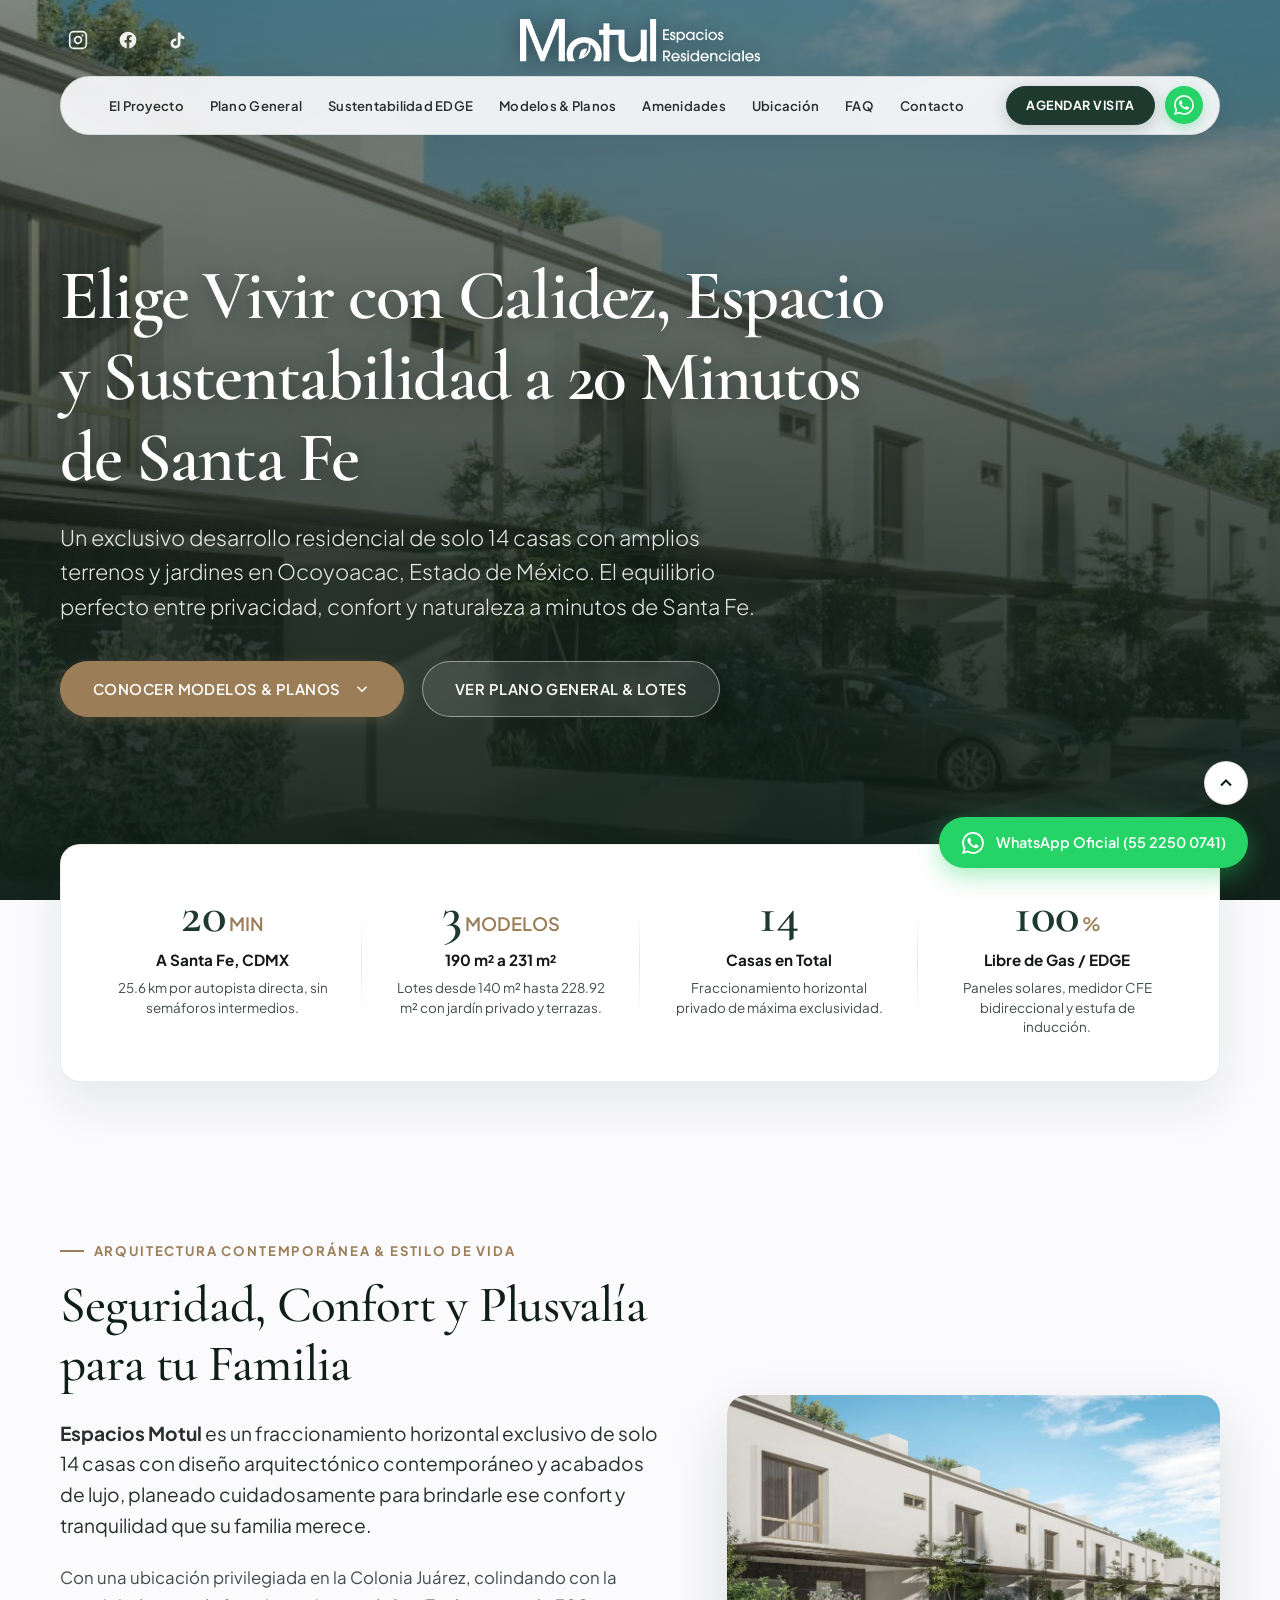
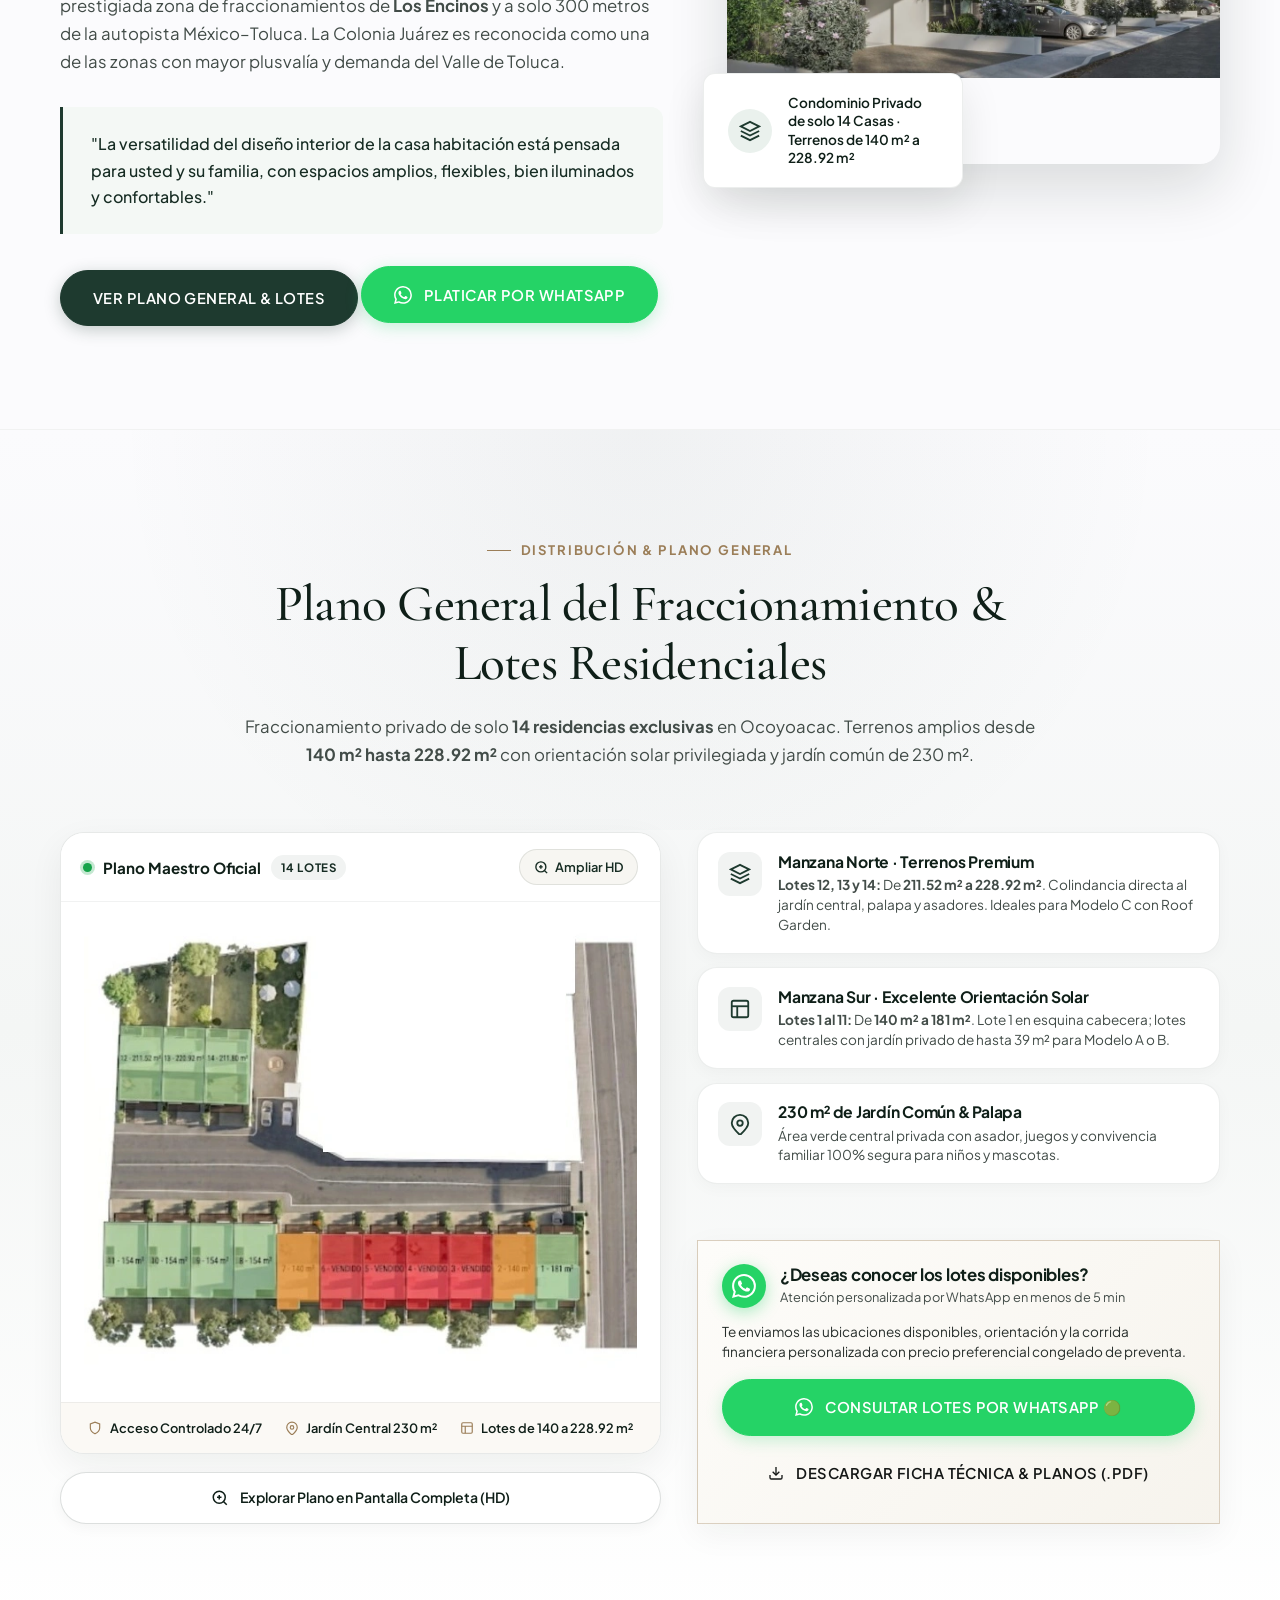
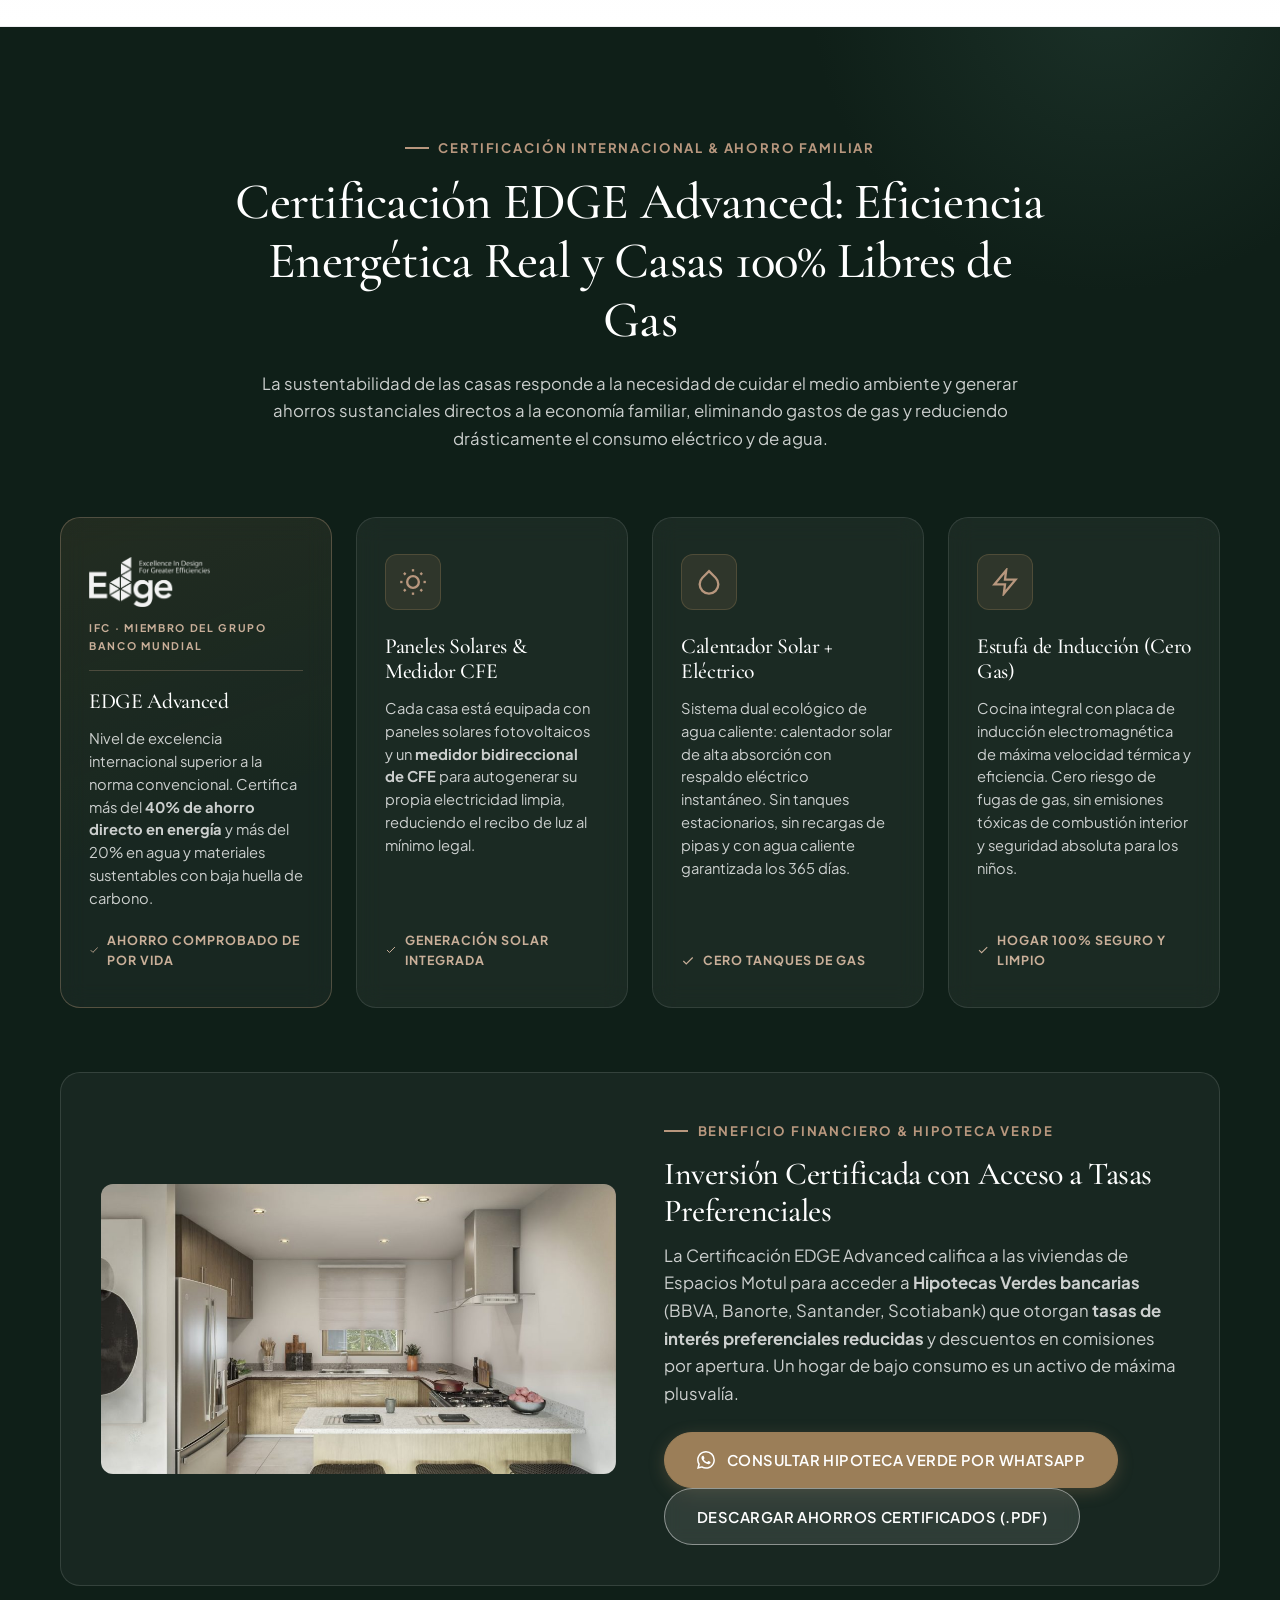
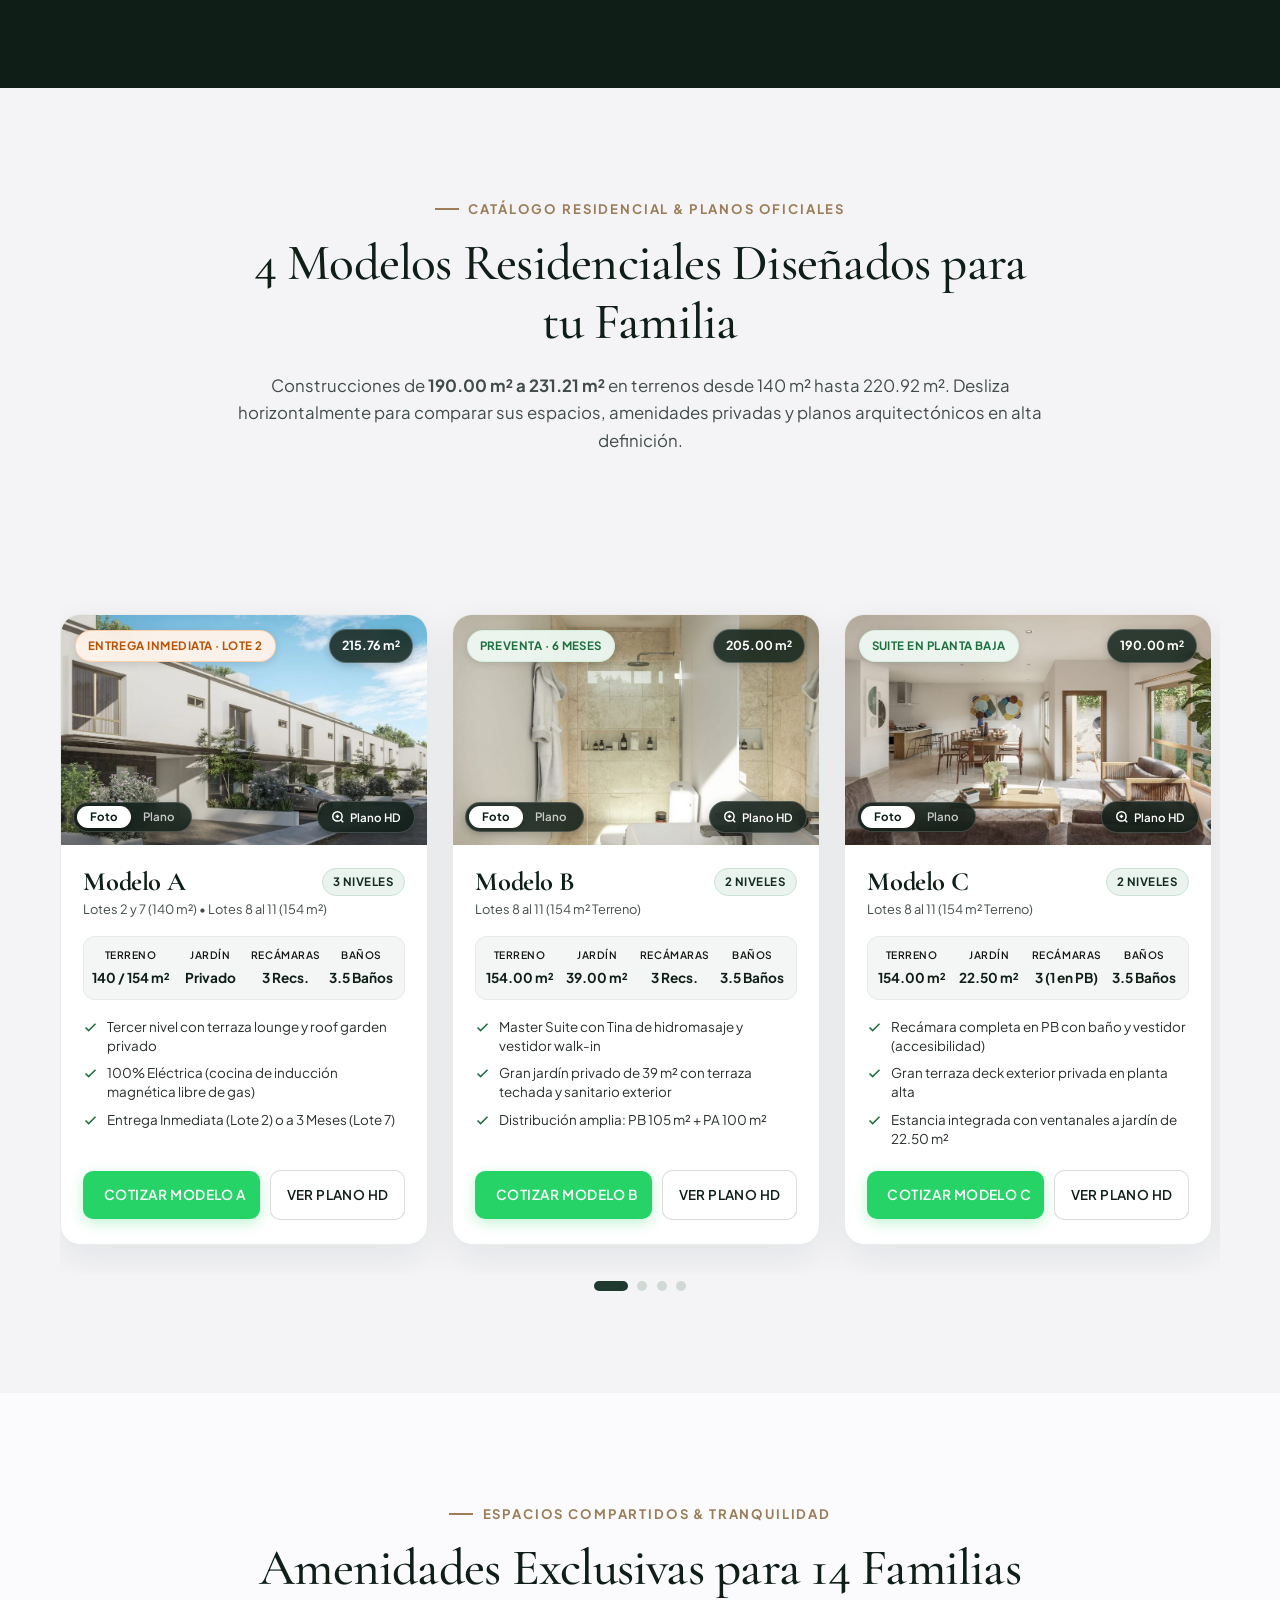
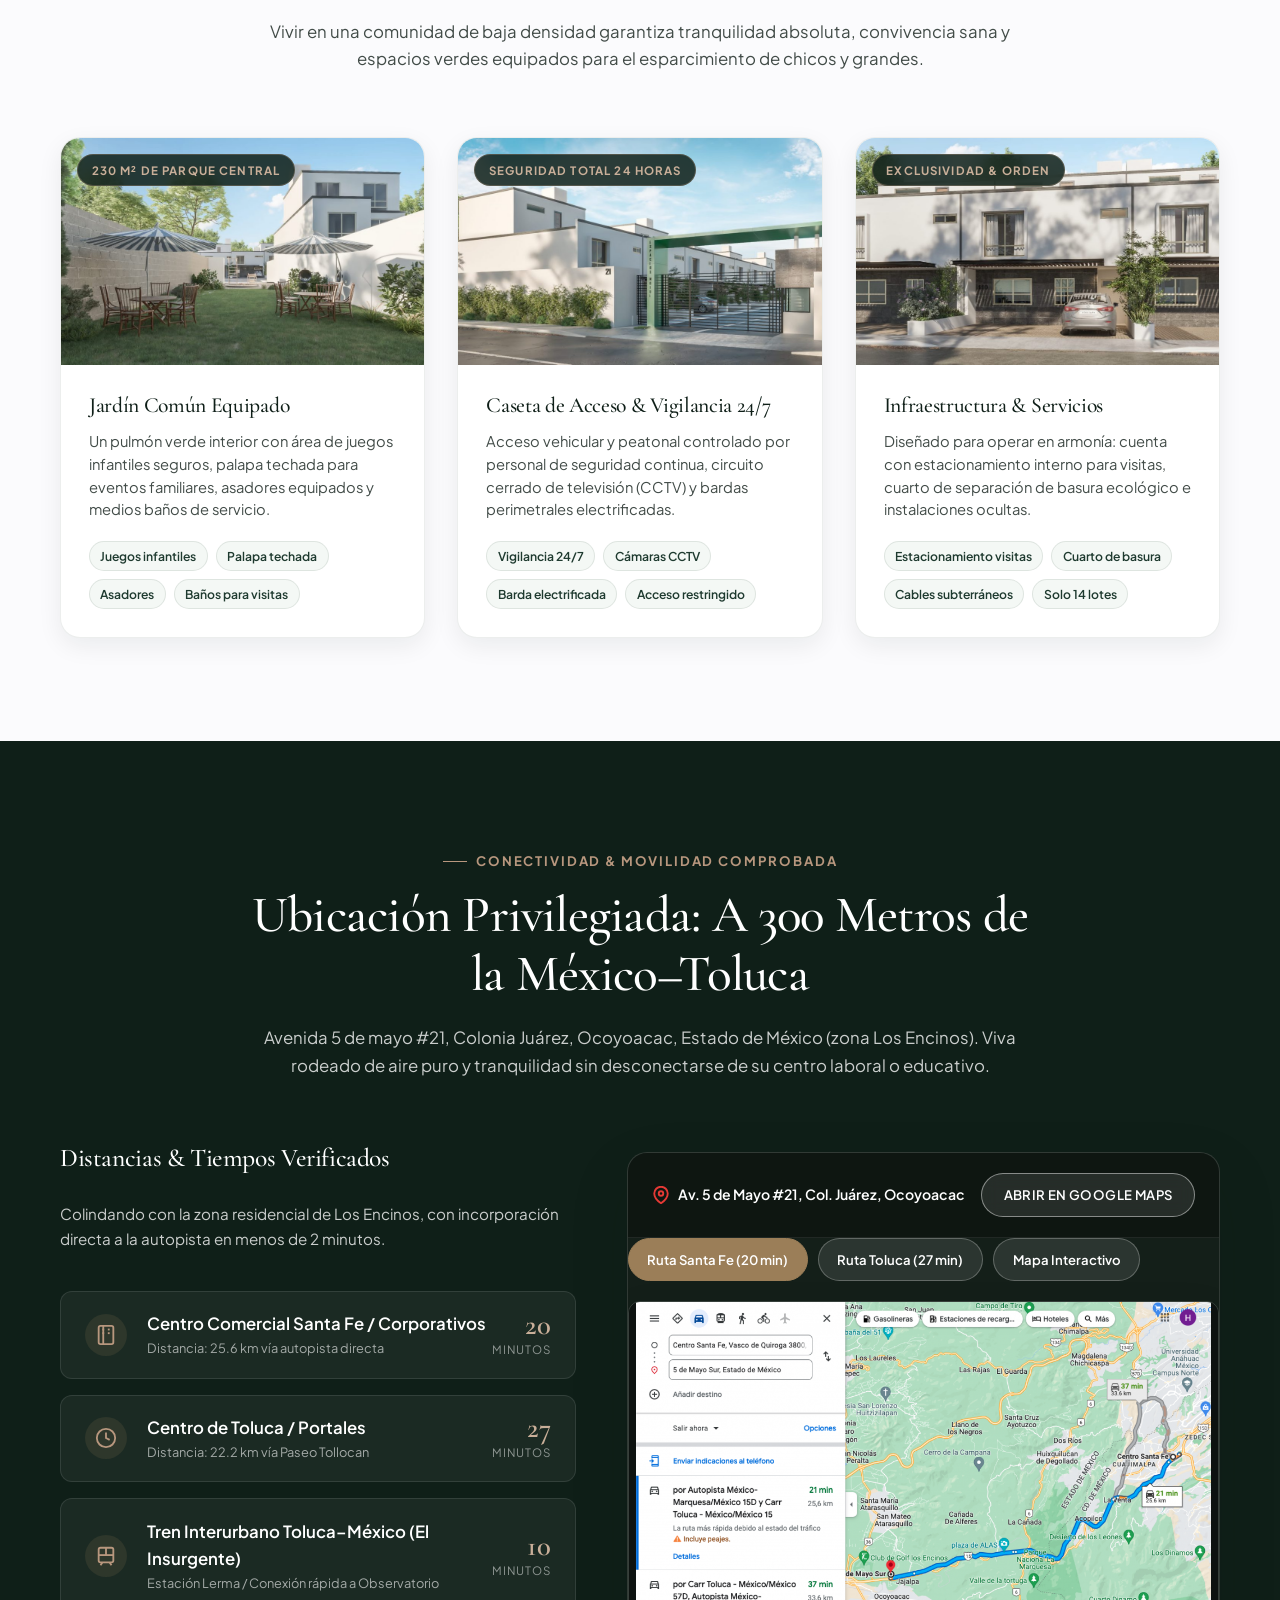
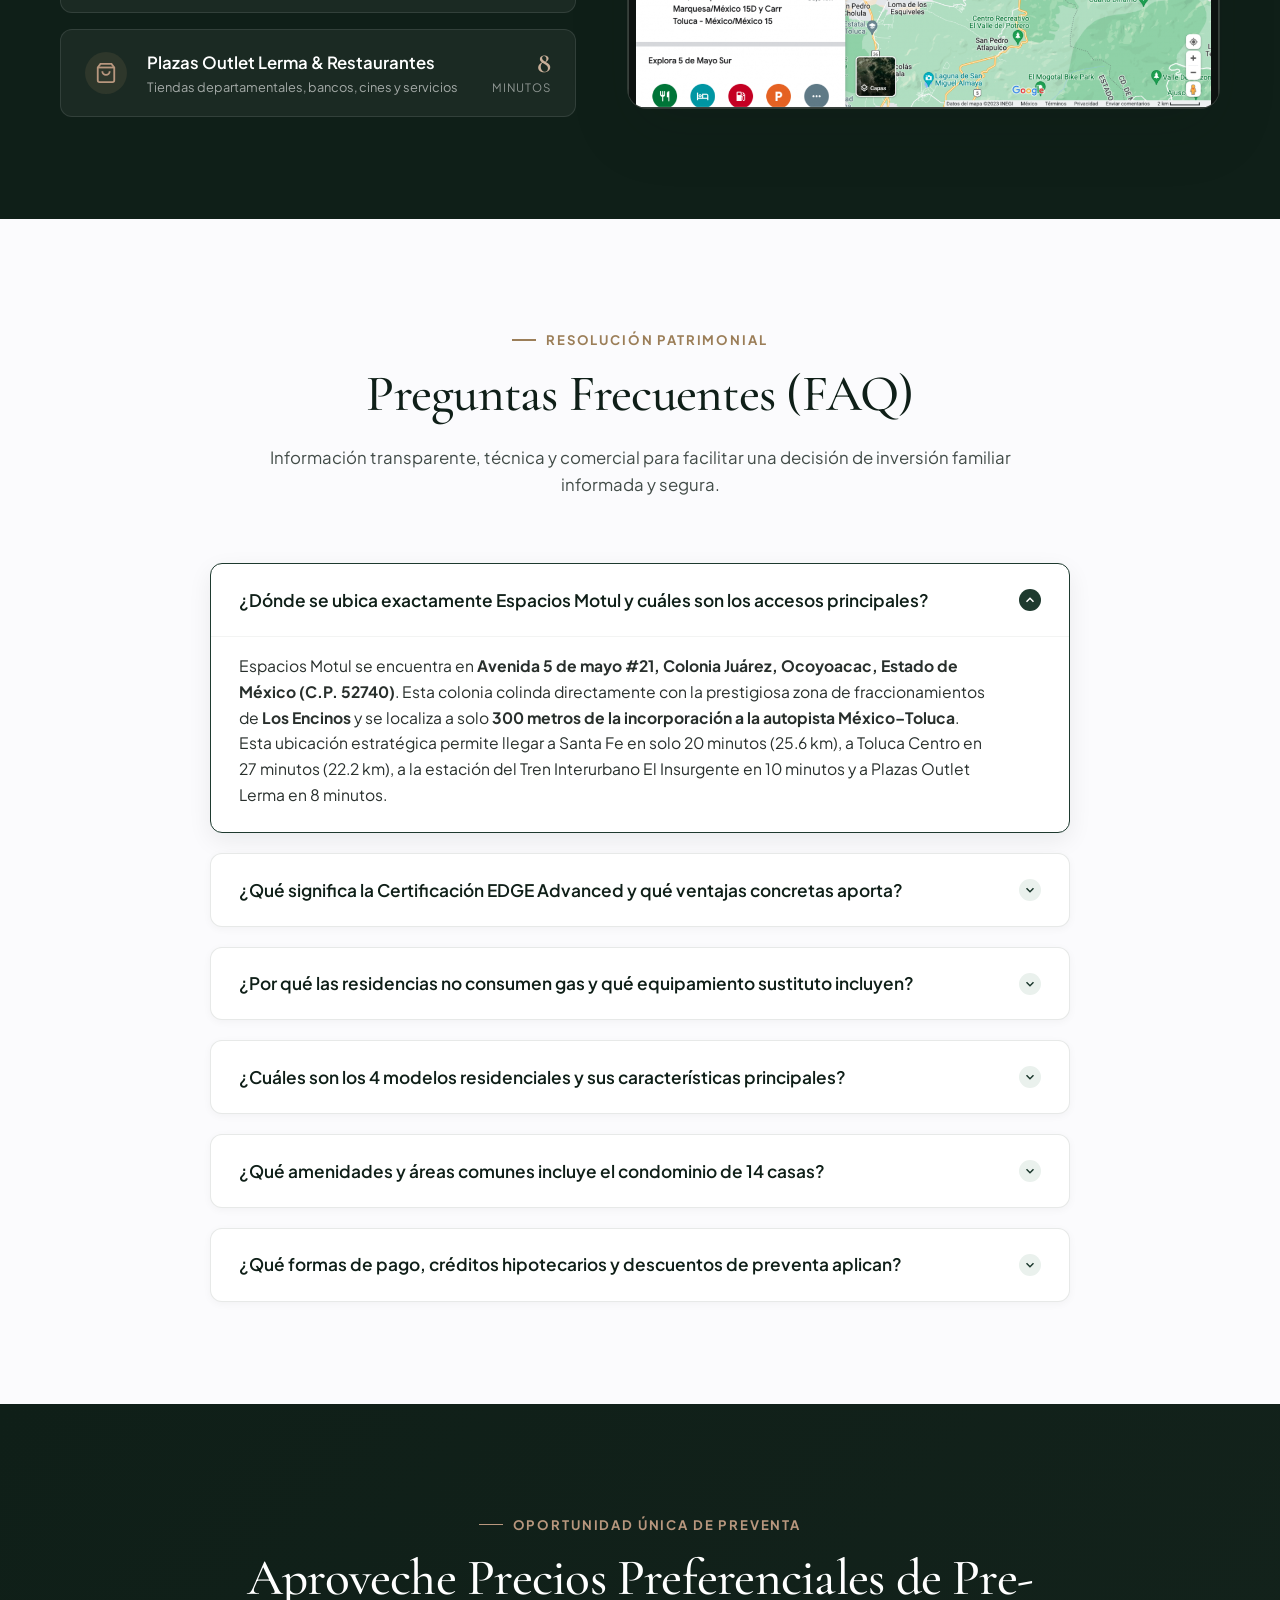
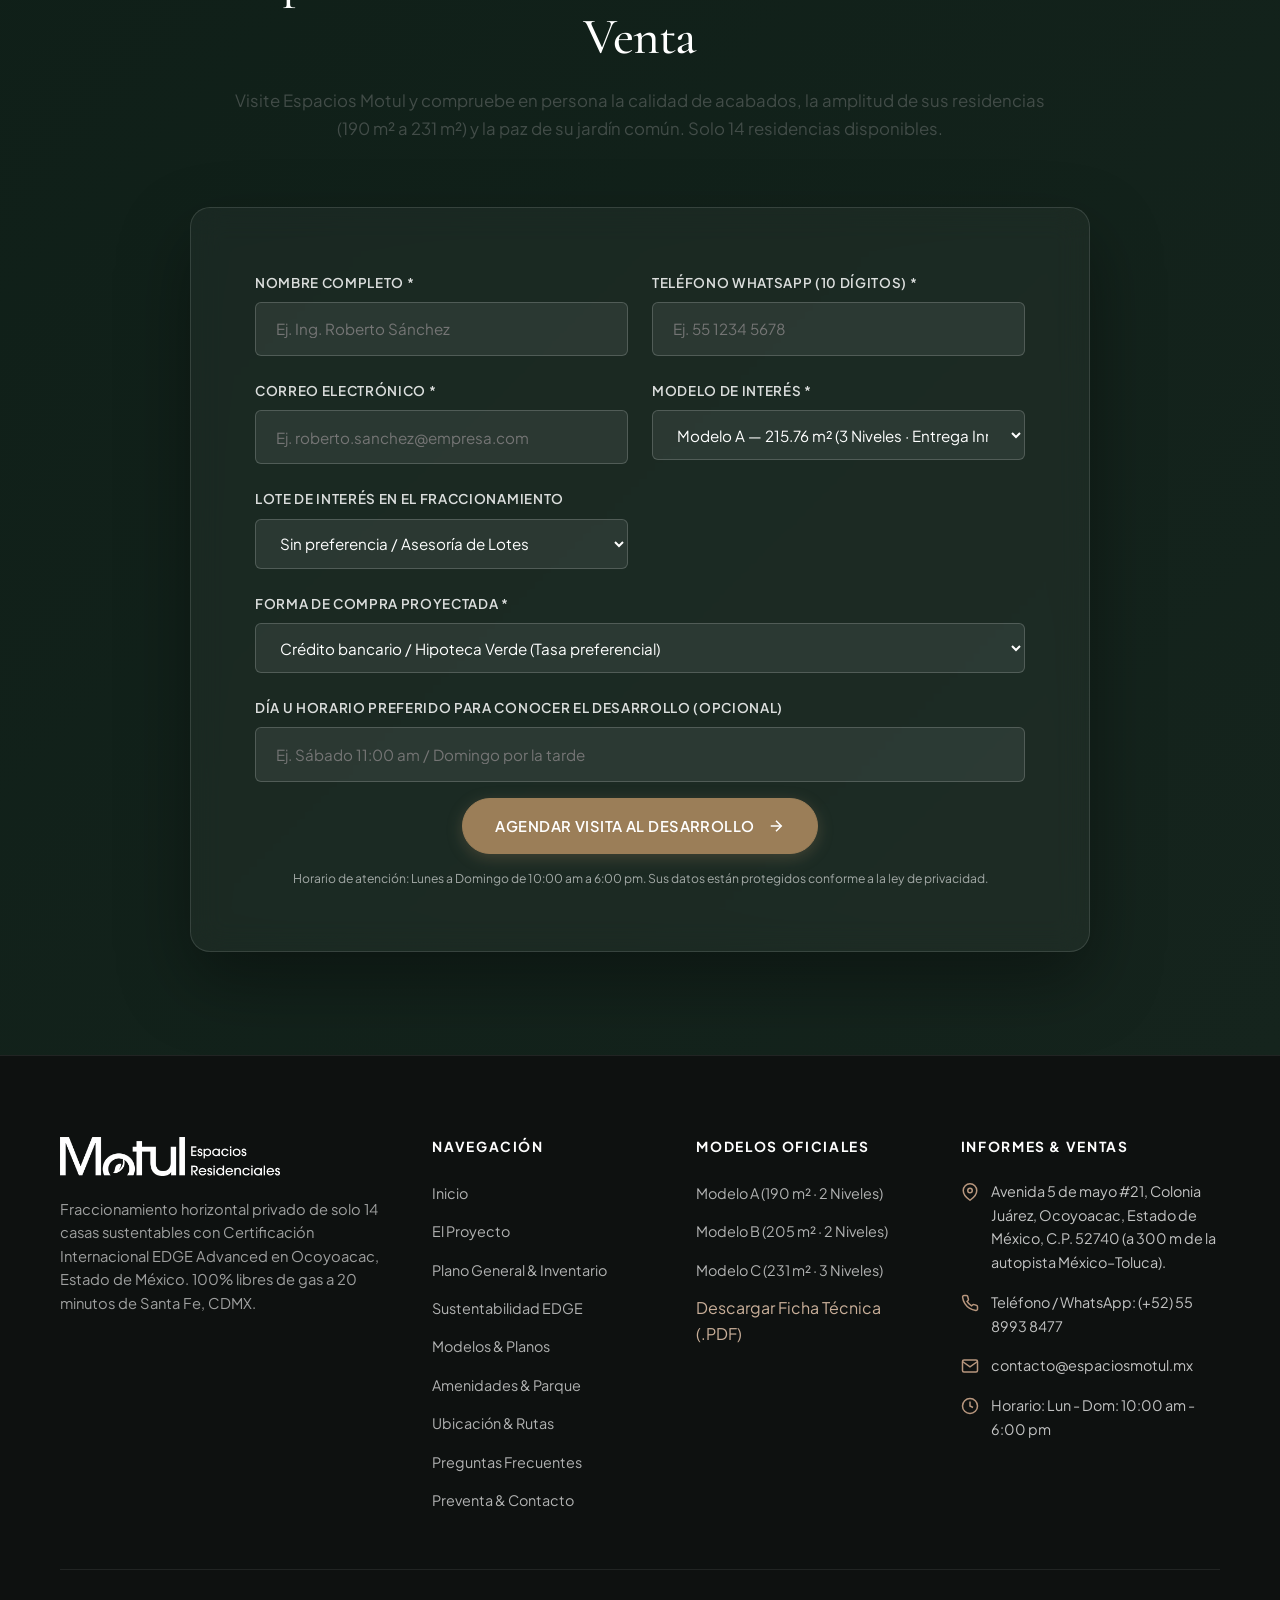
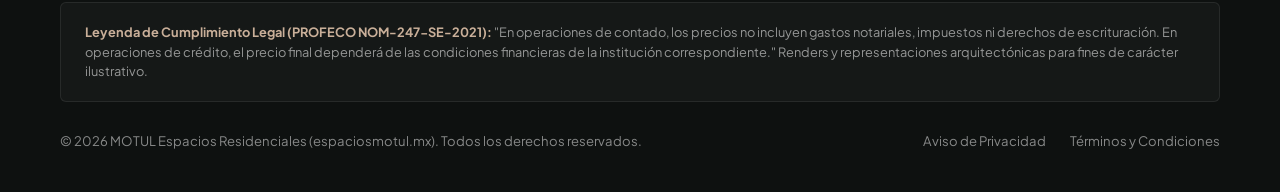
==== commit 94a16a46: "refactor(hero): simplificar primer pliegue, remover badges y omitir termino boutique" ====
--- a/index.html
+++ b/index.html
@@ -5,7 +5,7 @@
   <meta charset="UTF-8">
   <meta name="viewport" content="width=device-width, initial-scale=1.0">
   <title>MOTUL Espacios Residenciales | 14 Casas Sustentables en Ocoyoacac (a 20 min de Santa Fe)</title>
-  <meta name="description" content="Fraccionamiento horizontal boutique de solo 14 casas de 190 m² a 231 m² con Certificación Internacional EDGE Advanced, paneles solares, 100% libres de gas y 230 m² de jardín común en Ocoyoacac. Preventa preferencial.">
+  <meta name="description" content="Fraccionamiento horizontal privado de solo 14 casas de 190 m² a 231 m² con Certificación Internacional EDGE Advanced, paneles solares, 100% libres de gas y 230 m² de jardín común en Ocoyoacac. Preventa preferencial.">
   <meta name="keywords" content="espacios motul, motul espacios residenciales, casas ocoyoacac, casas los encinos ocoyoacac, residencial santa fe, certificacion edge advanced mexico, casas sustentables mexico toluca, casas con paneles solares, casas sin gas">
   <meta name="author" content="MOTUL Espacios Residenciales">
   <meta name="robots" content="index, follow, max-image-preview:large, max-snippet:-1, max-video-preview:-1">
@@ -23,11 +23,11 @@
   <meta property="og:url" content="https://espaciosmotul.mx/">
   <meta property="og:site_name" content="MOTUL Espacios Residenciales">
   <meta property="og:title" content="MOTUL Espacios Residenciales | 14 Casas Sustentables a 20 min de Santa Fe">
-  <meta property="og:description" content="Desarrollo residencial boutique de 14 casas con Certificación EDGE Advanced, paneles solares y 230 m² de jardín común en Ocoyoacac, a 300 m de la autopista México–Toluca.">
+  <meta property="og:description" content="Desarrollo residencial privado de 14 casas con Certificación EDGE Advanced, paneles solares y 230 m² de jardín común en Ocoyoacac, a 300 m de la autopista México–Toluca.">
   <meta property="og:image" content="https://espaciosmotul.mx/wp-content/uploads/2023/01/Fachada-conjunto-1024x589.jpg">
   <meta property="og:image:width" content="1024">
   <meta property="og:image:height" content="589">
-  <meta property="og:image:alt" content="Fachada del conjunto boutique MOTUL Espacios Residenciales">
+  <meta property="og:image:alt" content="Fachada del conjunto residencial MOTUL Espacios Residenciales">
 
   <!-- Twitter Card -->
   <meta name="twitter:card" content="summary_large_image">
@@ -62,13 +62,13 @@
       {
         "@type": "RealEstateListing",
         "@id": "https://espaciosmotul.mx/#listing",
-        "name": "MOTUL Espacios Residenciales — Condominio Boutique Sustentable",
-        "description": "Fraccionamiento horizontal boutique de solo 14 casas de 190 m² a 231 m² con Certificación EDGE Advanced, paneles solares y 100% libres de gas en Ocoyoacac, Estado de México, a 300 m de la Autopista México–Toluca.",
+        "name": "MOTUL Espacios Residenciales — Condominio Residencial Sustentable",
+        "description": "Fraccionamiento horizontal privado de solo 14 casas de 190 m² a 231 m² con Certificación EDGE Advanced, paneles solares y 100% libres de gas en Ocoyoacac, Estado de México, a 300 m de la Autopista México–Toluca.",
         "url": "https://espaciosmotul.mx/",
         "datePosted": "2026-10-01",
         "mainEntity": {
           "@type": "SingleFamilyResidence",
-          "name": "Residencia Boutique MOTUL (Modelos A, B y C)",
+          "name": "Residencia MOTUL (Modelos A, B, C y D)",
           "numberOfRooms": 8,
           "numberOfBedrooms": 3,
           "numberOfBathroomsTotal": 3.5,
@@ -338,7 +338,7 @@
     <section id="inicio" class="hero-section" aria-label="Introducción a MOTUL Espacios Residenciales">
       <div class="hero-media-wrapper">
         <img src="assets/images/real_fachada_conjunto.jpg" 
-             alt="Fachada del fraccionamiento horizontal boutique MOTUL Espacios Residenciales en Ocoyoacac Estado de México" 
+             alt="Fachada del fraccionamiento horizontal MOTUL Espacios Residenciales en Ocoyoacac Estado de México" 
              class="hero-bg-image" 
              width="1920" 
              height="1080" 
@@ -354,64 +354,20 @@
           <h1 class="hero-title">Elige Vivir con Calidez, Espacio y Sustentabilidad a 20 Minutos de Santa Fe</h1>
 
           <p class="hero-subtitle">
-            Estrene una residencia boutique de <strong>190 m² a 231 m²</strong> con Certificación Internacional <strong>EDGE Advanced</strong>, paneles solares, tecnología 100% libre de gas y 230 m² de jardín común en Ocoyoacac (Los Encinos), Estado de México.
+            Un exclusivo desarrollo residencial de solo 14 casas con amplios terrenos y jardines en Ocoyoacac, Estado de México. El equilibrio perfecto entre privacidad, confort y naturaleza a minutos de Santa Fe.
           </p>
 
-          <!-- Badges visuales en línea -->
-          <div class="hero-badges-row" role="list" aria-label="Puntos clave del desarrollo">
-            <div class="hero-badge-item" role="listitem">
-              <svg viewBox="0 0 24 24" fill="none" stroke="currentColor" stroke-width="2" stroke-linecap="round" stroke-linejoin="round">
-                <path d="M12 22s8-4 8-10V5l-8-3-8 3v7c0 6 8 10 8 10z"/>
-              </svg>
-              <span>EDGE Advanced (&gt;40% Ahorro)</span>
-            </div>
-
-            <div class="hero-badge-item" role="listitem">
-              <svg viewBox="0 0 24 24" fill="none" stroke="currentColor" stroke-width="2" stroke-linecap="round" stroke-linejoin="round">
-                <circle cx="12" cy="12" r="5"/>
-                <line x1="12" y1="1" x2="12" y2="3"/><line x1="12" y1="21" x2="12" y2="23"/>
-                <line x1="4.22" y1="4.22" x2="5.64" y2="5.64"/><line x1="18.36" y1="18.36" x2="19.78" y2="19.78"/>
-                <line x1="1" y1="12" x2="3" y2="12"/><line x1="21" y1="12" x2="23" y2="12"/>
-                <line x1="4.22" y1="19.78" x2="5.64" y2="18.36"/><line x1="18.36" y1="5.64" x2="19.78" y2="4.22"/>
-              </svg>
-              <span>100% Libre de Gas</span>
-            </div>
-
-            <div class="hero-badge-item" role="listitem">
-              <svg viewBox="0 0 24 24" fill="none" stroke="currentColor" stroke-width="2" stroke-linecap="round" stroke-linejoin="round">
-                <rect x="3" y="3" width="18" height="18" rx="2" ry="2"></rect>
-                <line x1="9" y1="3" x2="9" y2="21"></line>
-              </svg>
-              <span>4 Modelos (190 a 231.21 m²)</span>
-            </div>
-
-            <div class="hero-badge-item" role="listitem">
-              <svg viewBox="0 0 24 24" fill="none" stroke="currentColor" stroke-width="2" stroke-linecap="round" stroke-linejoin="round">
-                <path d="M21 10c0 7-9 13-9 13s-9-6-9-13a9 9 0 0 1 18 0z"></path>
-                <circle cx="12" cy="10" r="3"></circle>
-              </svg>
-              <span>A 300 m de la México–Toluca</span>
-            </div>
-          </div>
-
-          <!-- CTAs Requeridos -->
+          <!-- Acciones Principales -->
           <div class="hero-cta-group">
-            <a href="https://wa.me/525522500741?text=Hola%2C%20solicito%20informaci%C3%B3n%20sobre%20la%20preventa%20y%20modelos%20de%20MOTUL%20Espacios%20Residenciales." 
-               target="_blank" 
-               rel="noopener noreferrer" 
-               class="btn btn-bronze" 
-               id="heroBtnBrochure">
-              <svg width="20" height="20" viewBox="0 0 16 16" fill="currentColor" aria-hidden="true">
-                <path d="M13.601 2.326A7.85 7.85 0 0 0 7.994 0C3.627 0 .068 3.558.064 7.926c0 1.399.366 2.76 1.057 3.965L0 16l4.204-1.102a7.9 7.9 0 0 0 3.79.965h.004c4.368 0 7.926-3.558 7.93-7.93A7.9 7.9 0 0 0 13.6 2.326zM7.994 14.521a6.6 6.6 0 0 1-3.356-.92l-.24-.144-2.494.654.666-2.433-.156-.251a6.56 6.56 0 0 1-1.007-3.505c0-3.626 2.957-6.584 6.591-6.584a6.56 6.56 0 0 1 4.66 1.931 6.56 6.56 0 0 1 1.928 4.66c-.004 3.639-2.961 6.592-6.592 6.592m3.615-4.934c-.197-.099-1.17-.578-1.353-.646-.182-.065-.315-.099-.445.099-.133.197-.513.646-.627.775-.114.133-.232.148-.43.05-.197-.1-.836-.308-1.592-.985-.59-.525-.985-1.175-1.103-1.372-.114-.198-.011-.304.088-.403.087-.088.197-.232.296-.346.1-.114.133-.198.198-.33.065-.134.034-.248-.015-.347-.05-.099-.445-1.076-.612-1.47-.16-.389-.323-.335-.445-.34-.114-.007-.247-.007-.38-.007a.73.73 0 0 0-.529.247c-.182.198-.691.677-.691 1.654s.71 1.916.81 2.049c.098.133 1.394 2.132 3.383 2.992.47.205.84.326 1.129.418.475.152.904.129 1.246.08.38-.058 1.171-.48 1.338-.943.164-.464.164-.86.114-.943-.049-.084-.182-.133-.38-.232"/>
-              </svg>
-              <span>Consultar Preventa por WhatsApp</span>
-            </a>
-
-            <a href="#modelos" class="btn btn-outline-white">
-              <span>Ver los 4 Modelos &amp; Planos</span>
+            <a href="#modelos" class="btn btn-bronze" id="heroBtnModelos">
+              <span>Conocer Modelos &amp; Planos</span>
               <svg width="18" height="18" viewBox="0 0 24 24" fill="none" stroke="currentColor" stroke-width="2">
                 <polyline points="6 9 12 15 18 9"></polyline>
               </svg>
+            </a>
+
+            <a href="#plano-general" class="btn btn-outline-white">
+              <span>Ver Plano General &amp; Lotes</span>
             </a>
           </div>
 
@@ -449,7 +405,7 @@
                 <span>14</span>
               </div>
               <div class="metric-label">Casas en Total</div>
-              <p class="metric-desc">Fraccionamiento horizontal boutique cerrado de máxima privacidad.</p>
+              <p class="metric-desc">Fraccionamiento horizontal privado de máxima exclusividad.</p>
             </div>
 
             <div class="metric-column">
@@ -518,7 +474,7 @@
                   <path d="M12 2L2 7l10 5 10-5-10-5zM2 17l10 5 10-5M2 12l10 5 10-5"></path>
                 </svg>
               </div>
-              <p>Fraccionamiento Boutique de solo 14 Casas · Terrenos de 140 m² a 228.92 m²</p>
+              <p>Condominio Privado de solo 14 Casas · Terrenos de 140 m² a 228.92 m²</p>
             </div>
           </div>
         </div>
@@ -537,7 +493,7 @@
           <span class="eyebrow">Distribución &amp; Plano General</span>
           <h2>Plano General del Fraccionamiento &amp; Lotes Residenciales</h2>
           <p>
-            Fraccionamiento boutique privado de solo <strong>14 residencias exclusivas</strong> en Ocoyoacac. Terrenos amplios desde <strong>140 m² hasta 228.92 m²</strong> con orientación solar privilegiada y jardín común de 230 m².
+            Fraccionamiento privado de solo <strong>14 residencias exclusivas</strong> en Ocoyoacac. Terrenos amplios desde <strong>140 m² hasta 228.92 m²</strong> con orientación solar privilegiada y jardín común de 230 m².
           </p>
         </div>
 
@@ -1267,7 +1223,7 @@
     </section>
 
     <!-- ====================================================================
-         7. AMENIDADES DEL FRACCIONAMIENTO BOUTIQUE (230 M² JARDÍN COMÚN)
+         7. AMENIDADES DEL FRACCIONAMIENTO (230 M² JARDÍN COMÚN)
          ==================================================================== -->
     <section id="amenidades" class="section amenities-section" aria-label="Amenidades y Seguridad del Desarrollo">
       <div class="container">
@@ -1328,7 +1284,7 @@
             </div>
           </article>
 
-          <!-- Tarjeta 3: Fraccionamiento Boutique & Servicios -->
+          <!-- Tarjeta 3: Fraccionamiento Residencial & Servicios -->
           <article class="amenity-card reveal-on-scroll">
             <div class="amenity-card-img-box">
               <img src="assets/images/real_fachada_principal.jpg" 
@@ -1796,7 +1752,7 @@
                width="220" 
                height="40">
           <p>
-            Fraccionamiento horizontal boutique de solo 14 casas sustentables con Certificación Internacional EDGE Advanced en Ocoyoacac, Estado de México. 100% libres de gas a 20 minutos de Santa Fe, CDMX.
+            Fraccionamiento horizontal privado de solo 14 casas sustentables con Certificación Internacional EDGE Advanced en Ocoyoacac, Estado de México. 100% libres de gas a 20 minutos de Santa Fe, CDMX.
           </p>
         </div>
 
--- a/css/styles.css
+++ b/css/styles.css
@@ -931,7 +931,7 @@
   font-size: clamp(1.15rem, 1.8vw, 1.35rem);
   font-weight: 300;
   line-height: 1.6;
-  margin-bottom: 2rem;
+  margin-bottom: 2.25rem;
   max-width: 720px;
 }
 
@@ -2923,7 +2923,7 @@
 }
 
 /* --------------------------------------------------------------------------
-   18C. AMENIDADES DEL FRACCIONAMIENTO BOUTIQUE (230 M² JARDÍN COMÚN)
+   18C. AMENIDADES DEL FRACCIONAMIENTO (230 M² JARDÍN COMÚN)
    -------------------------------------------------------------------------- */
 .amenities-section {
   background-color: var(--color-mineral-white);
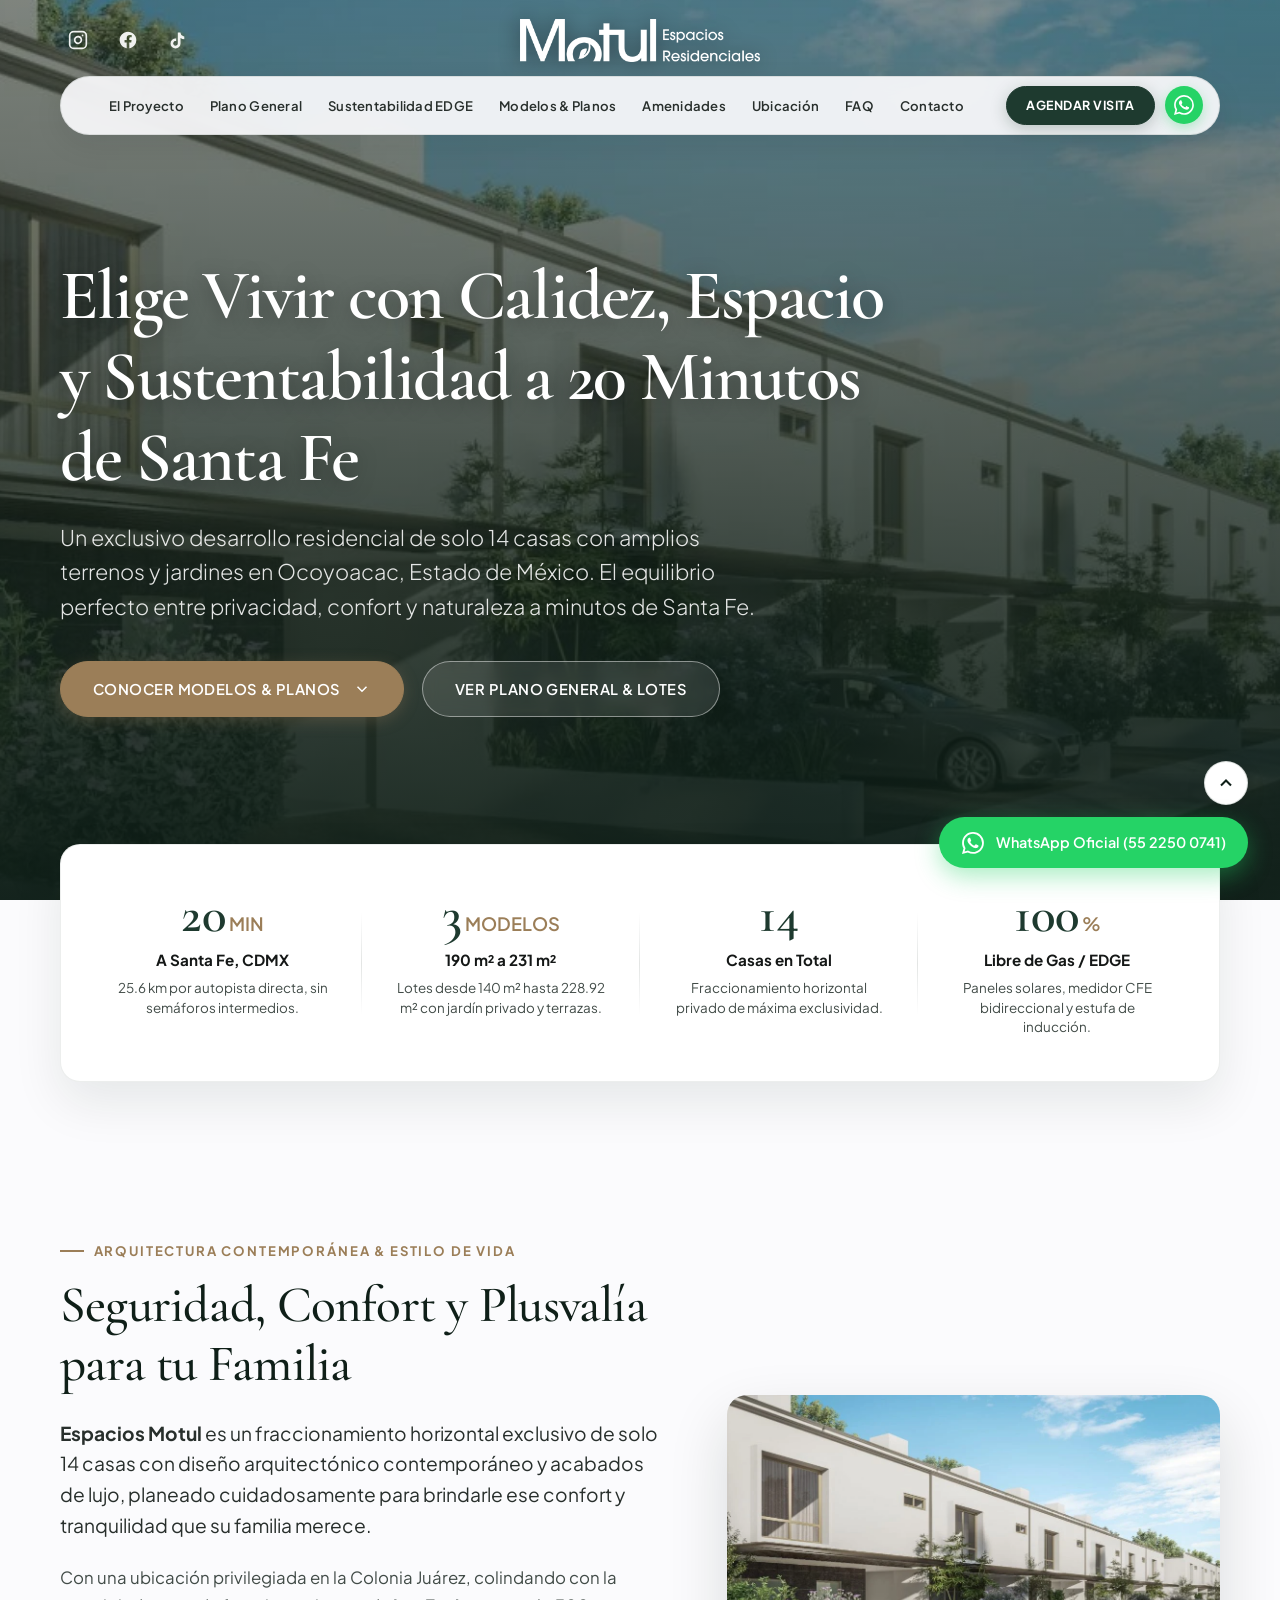
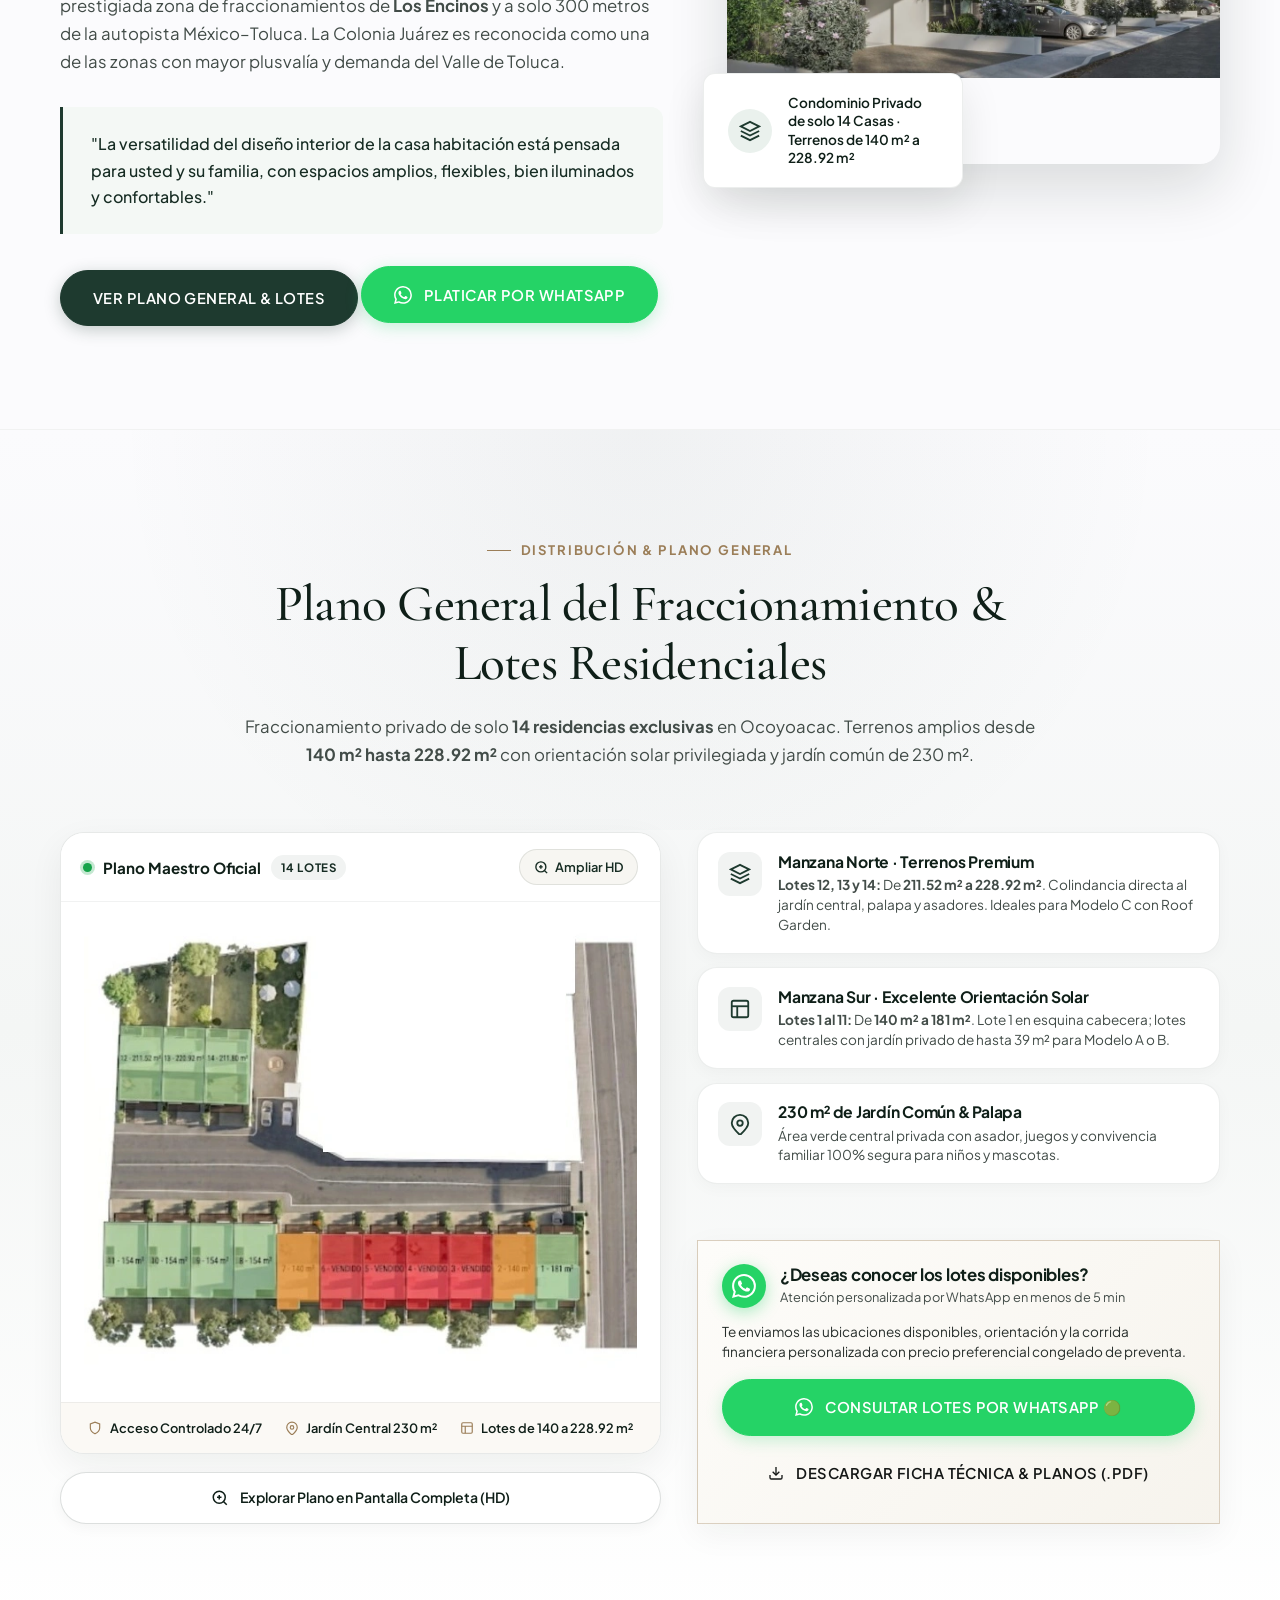
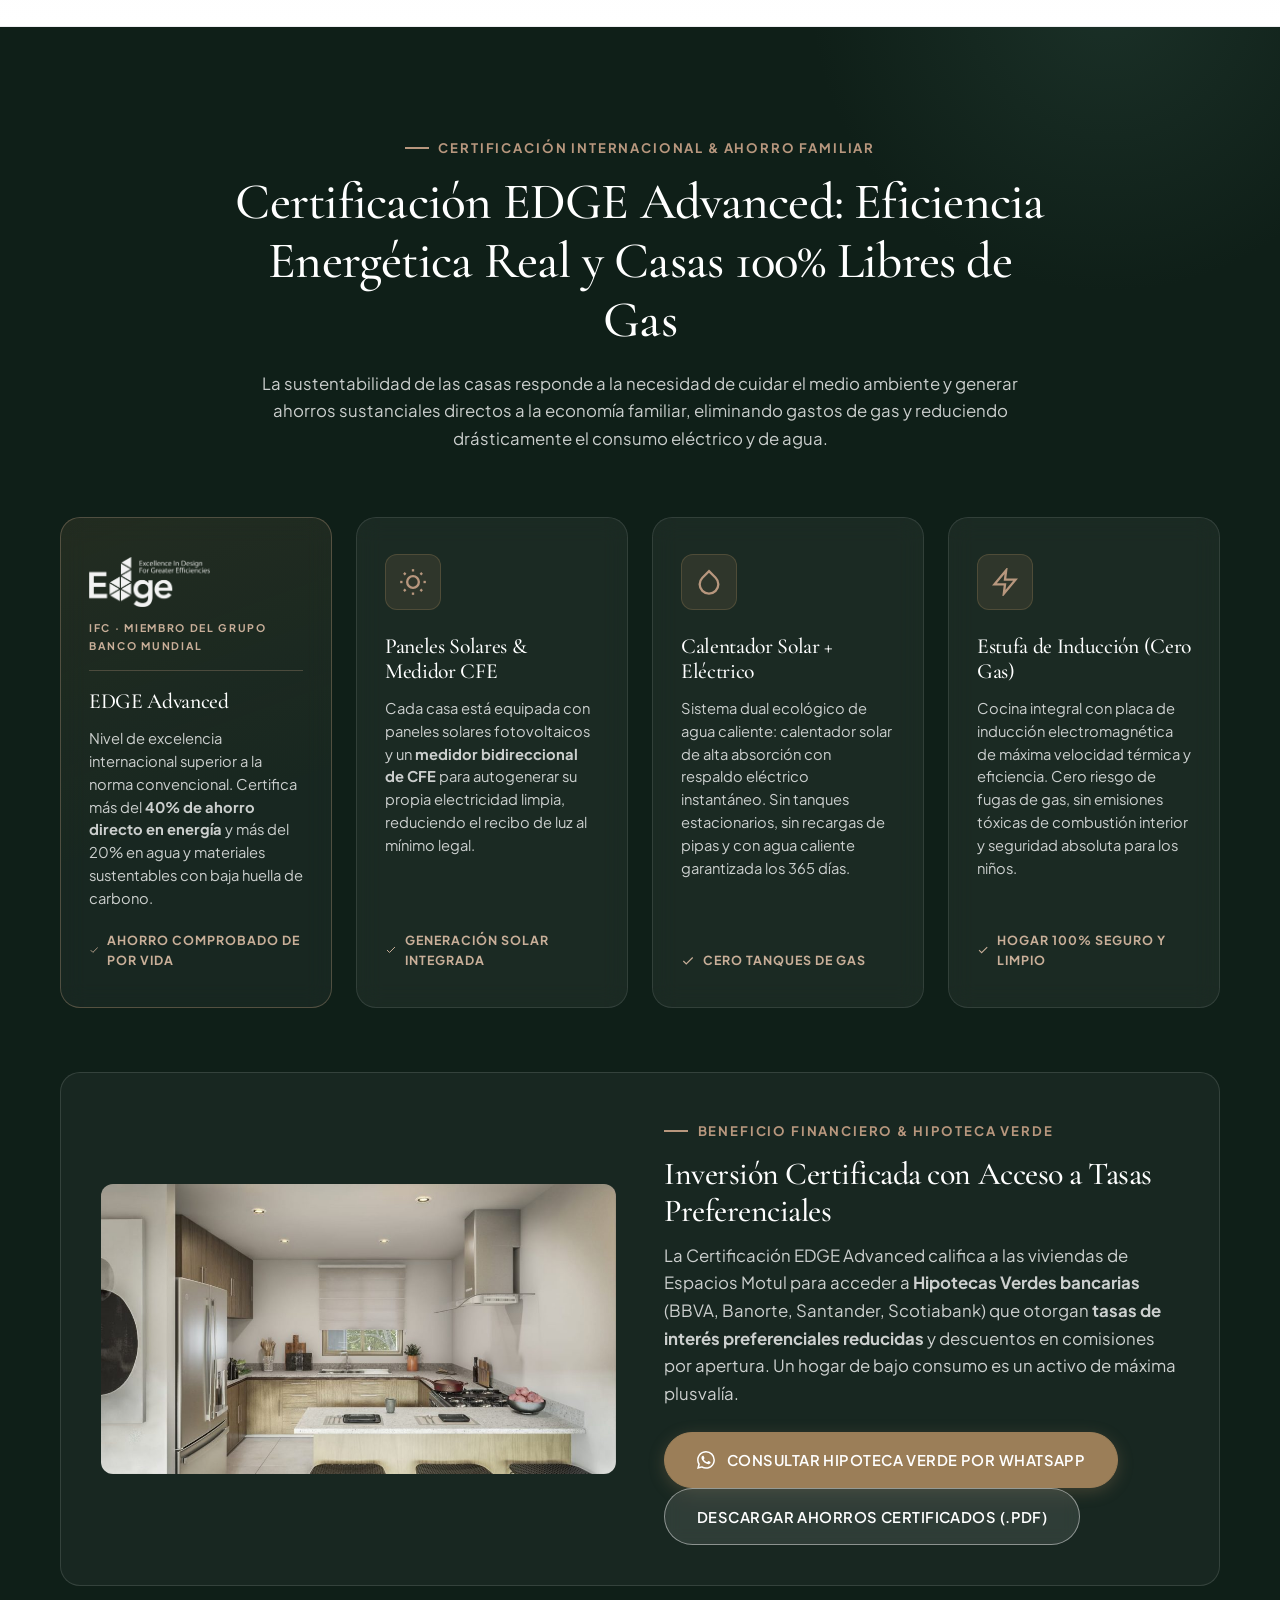
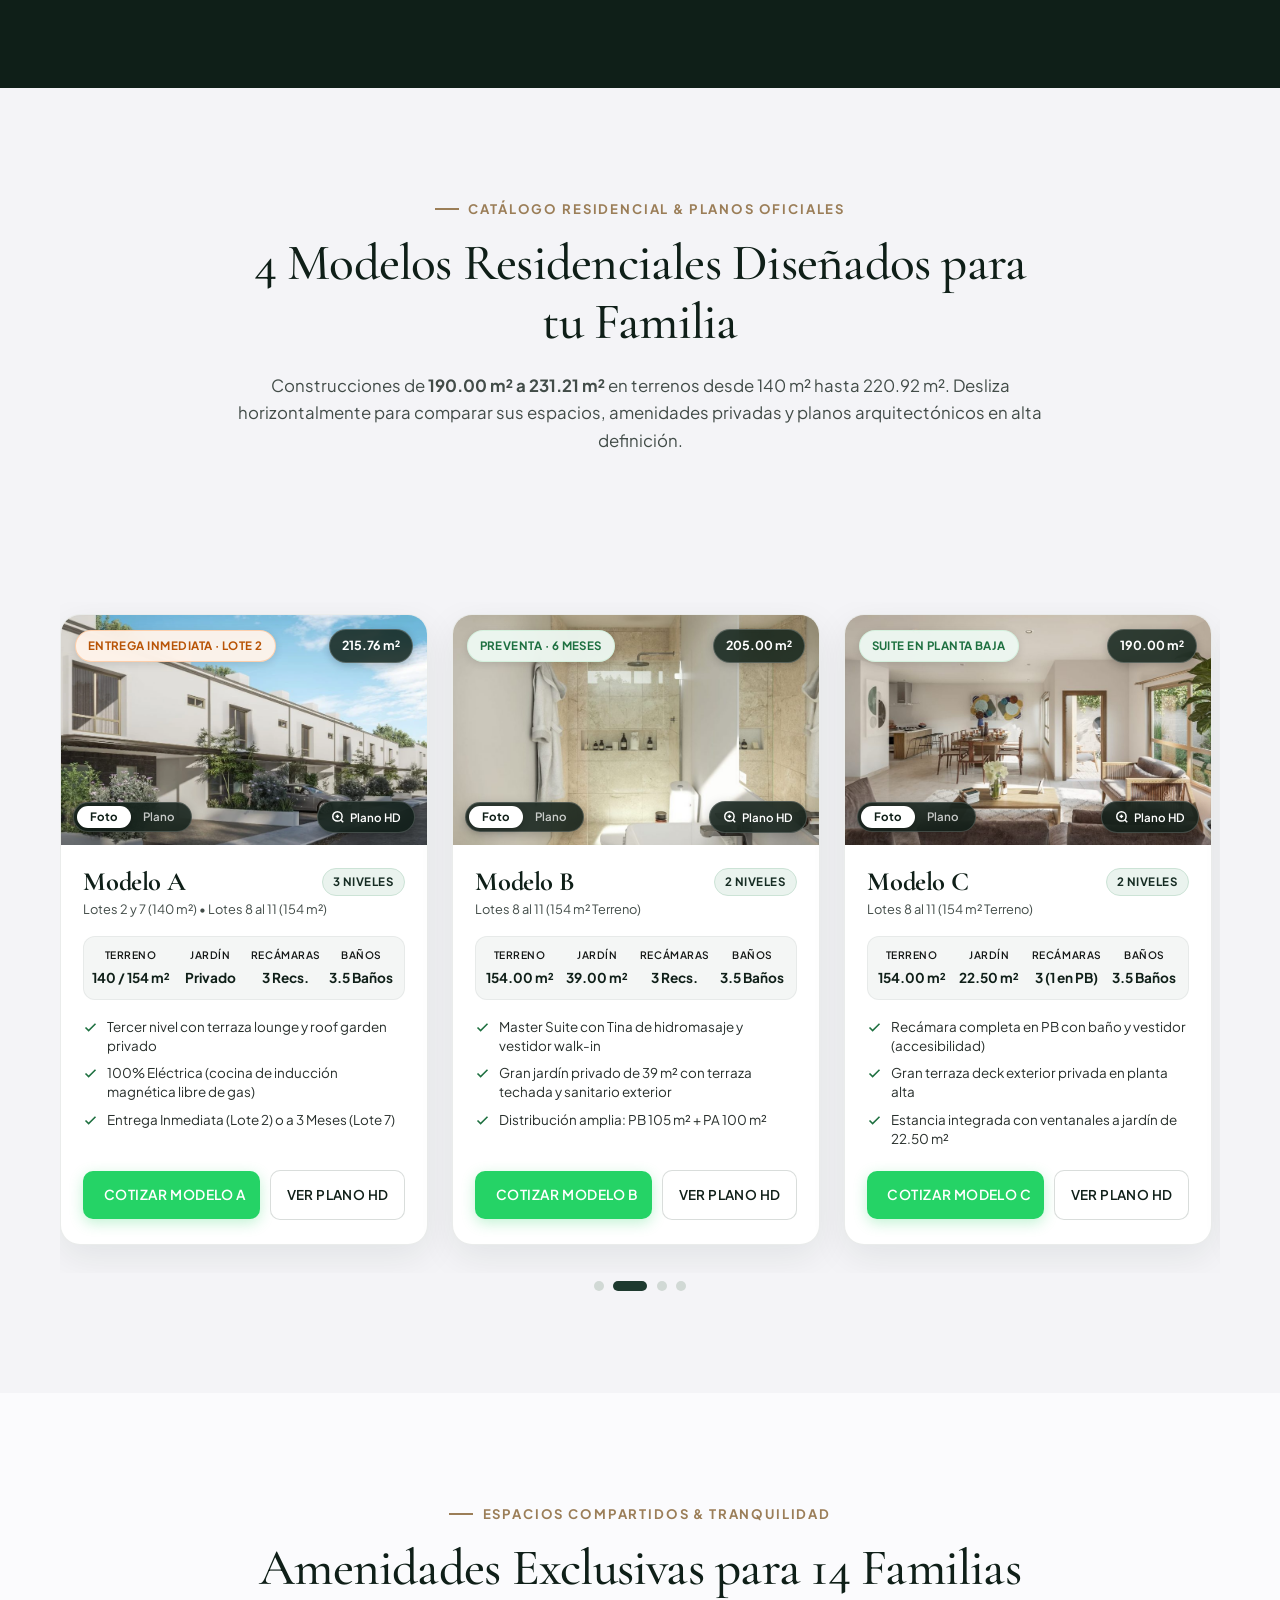
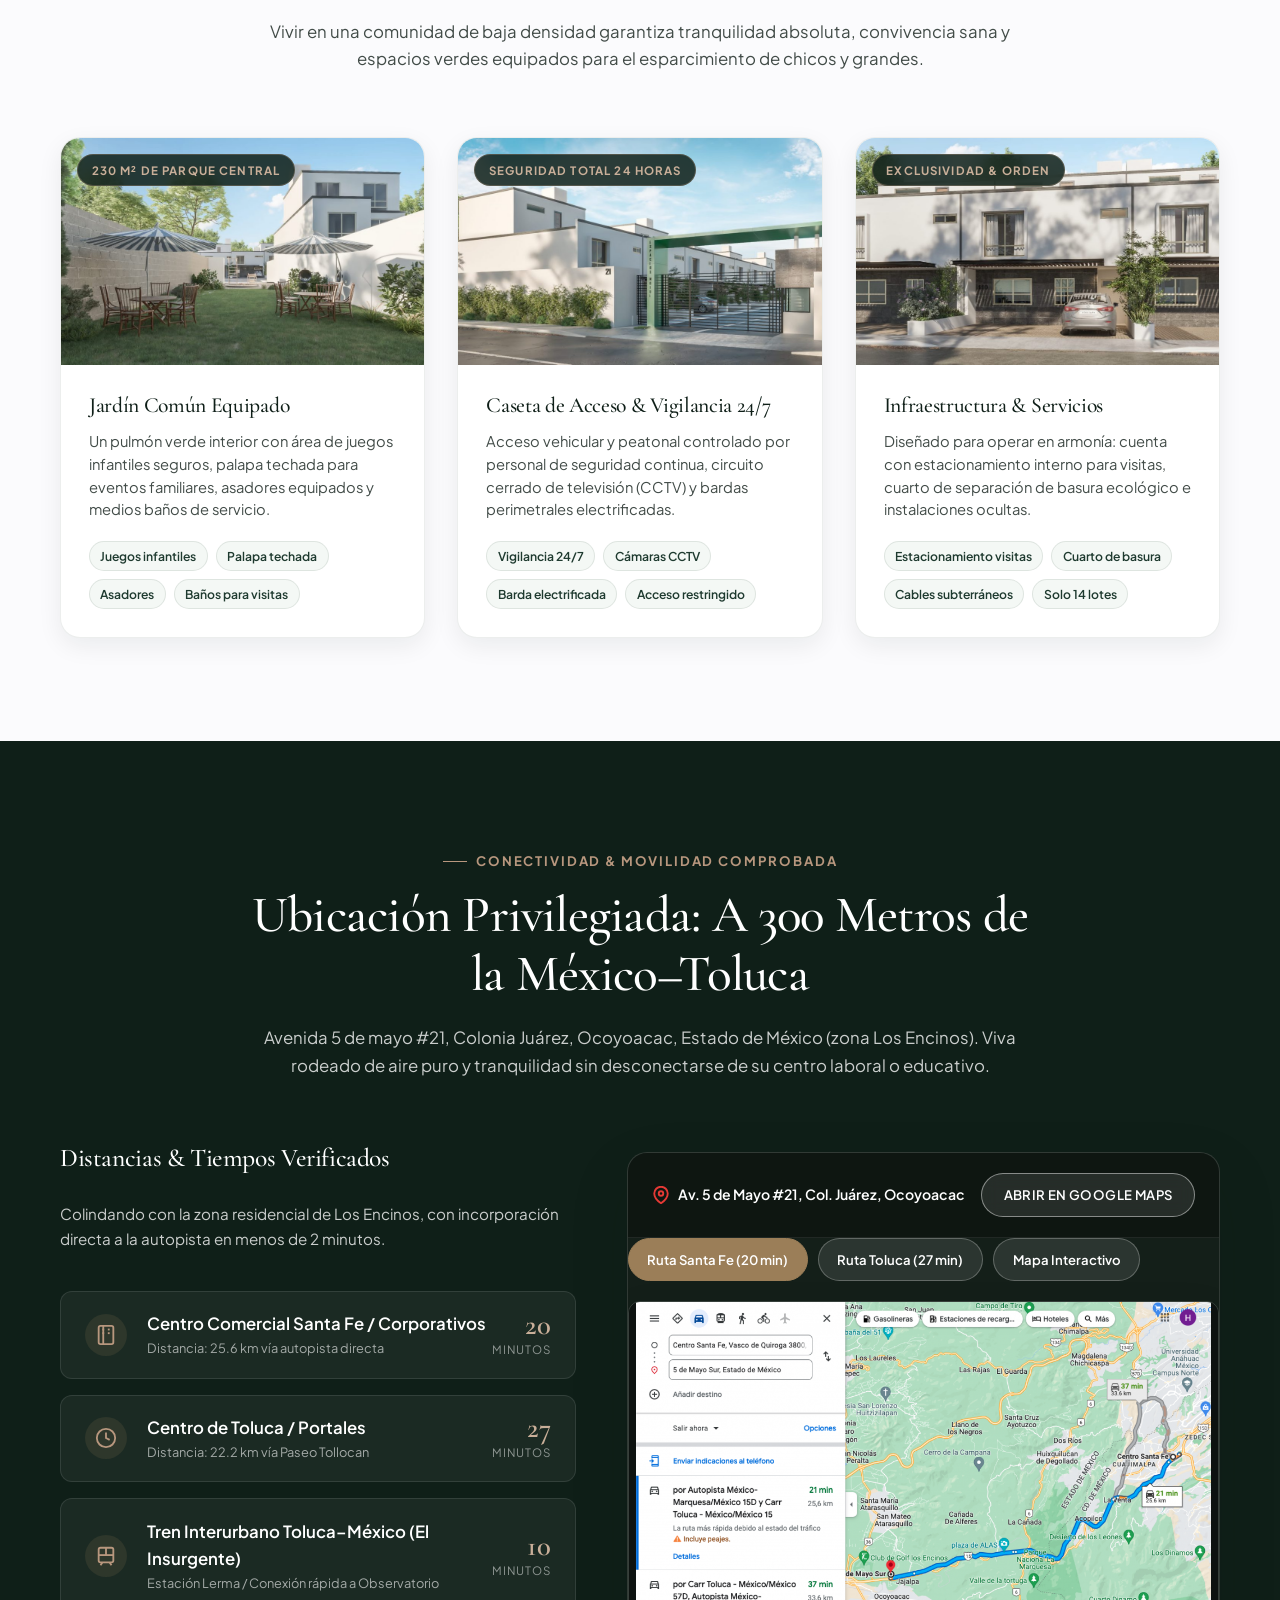
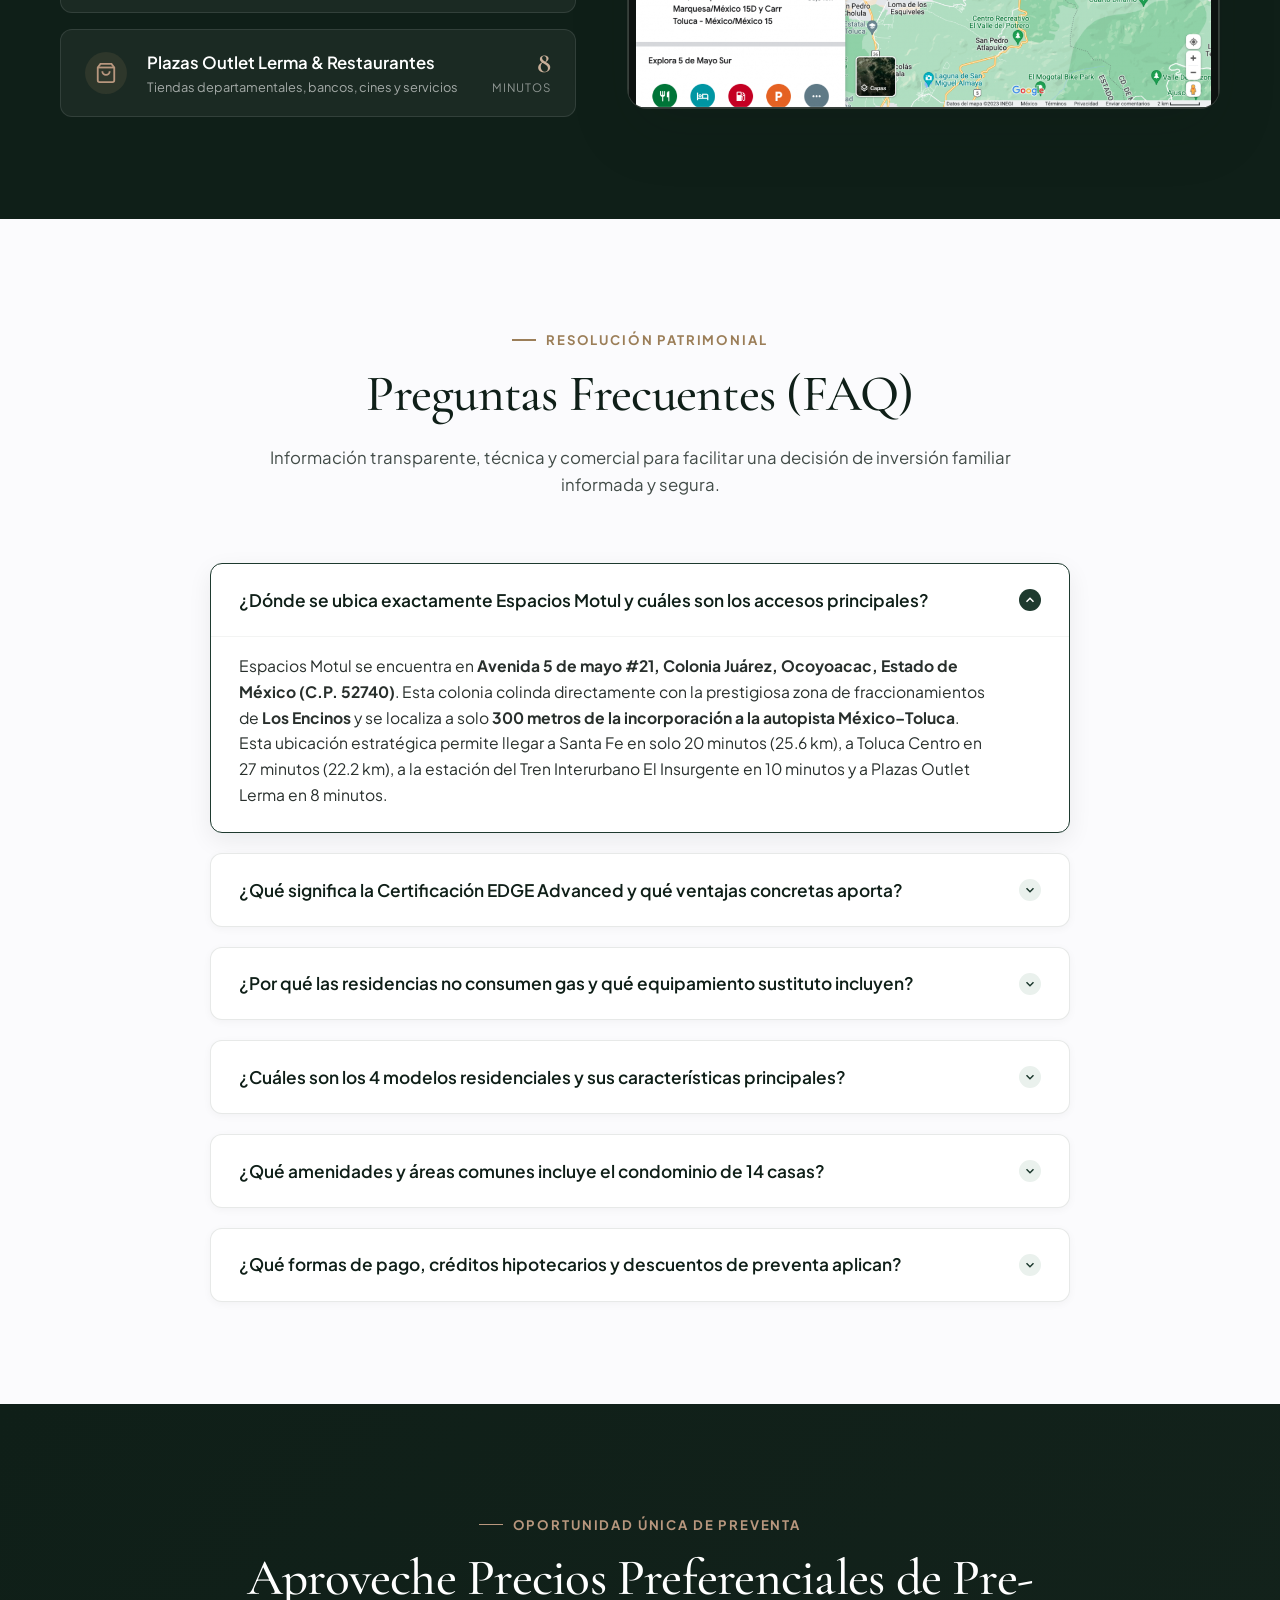
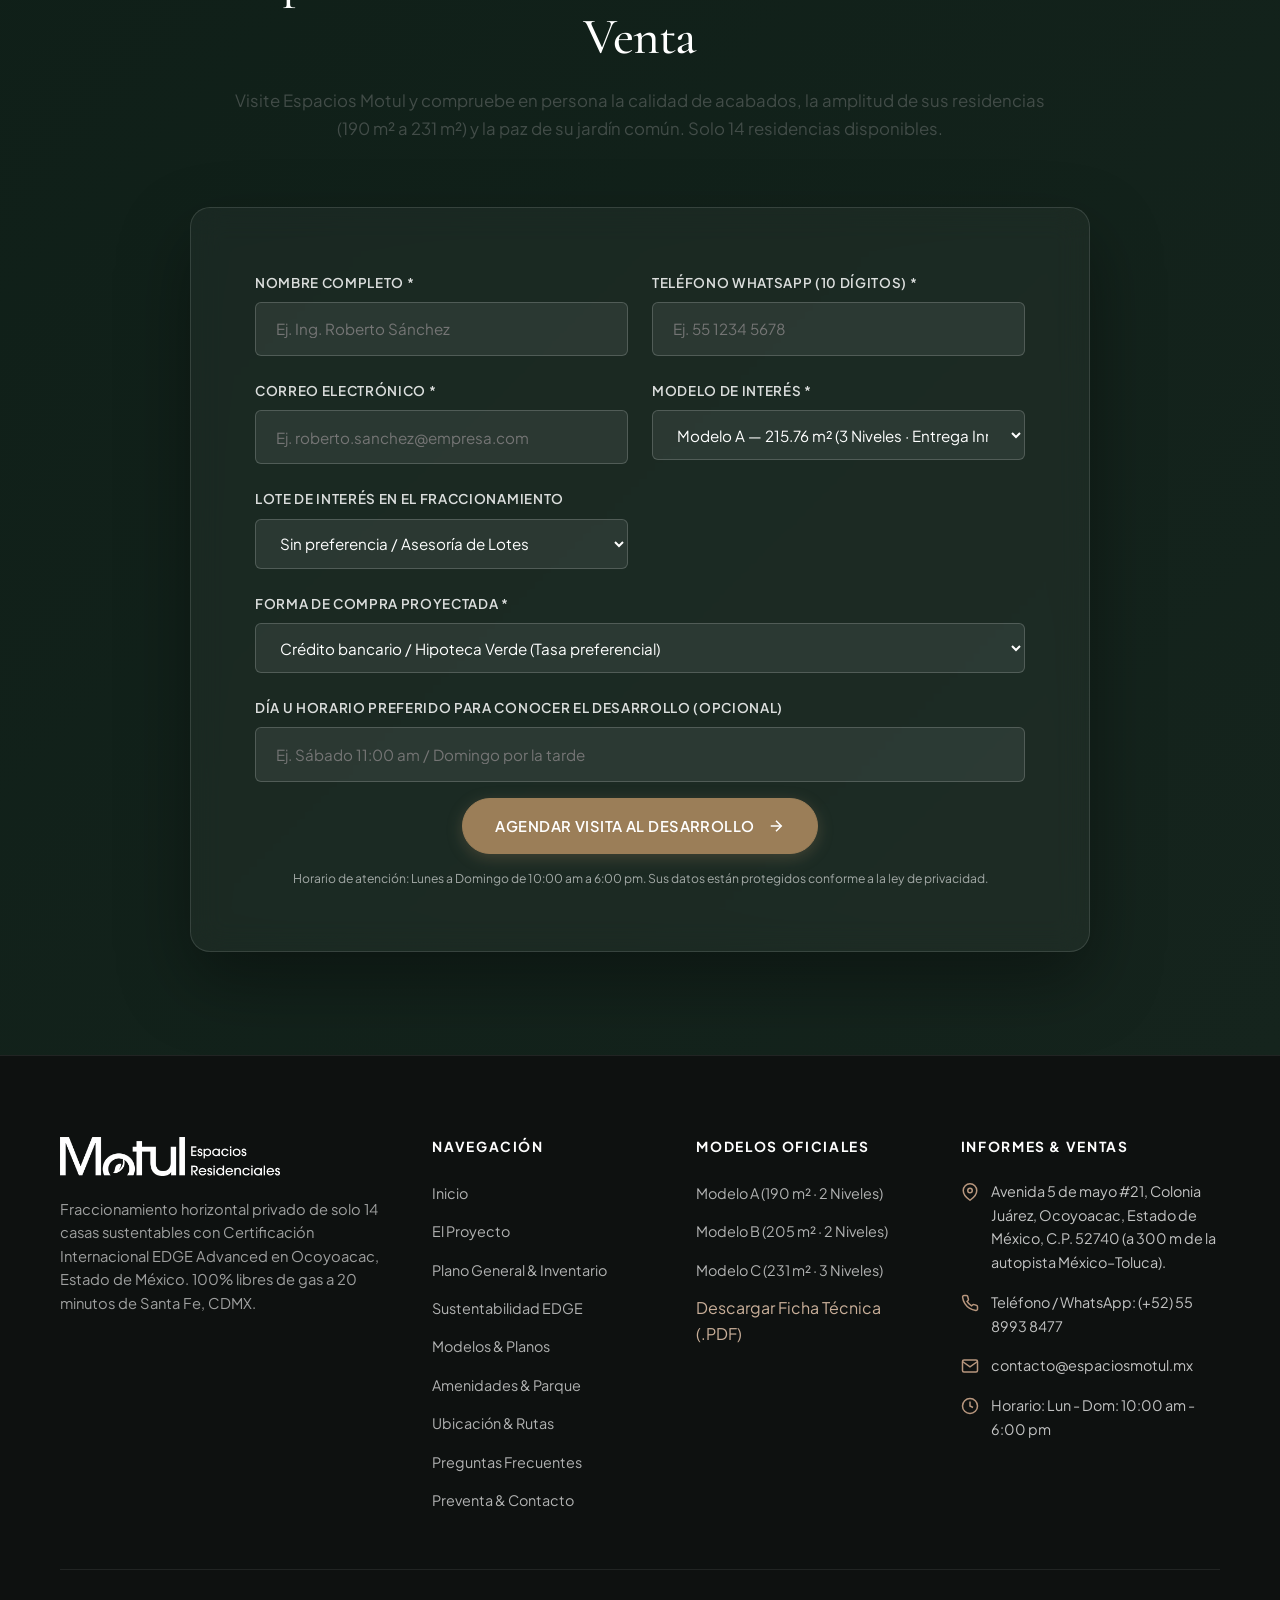
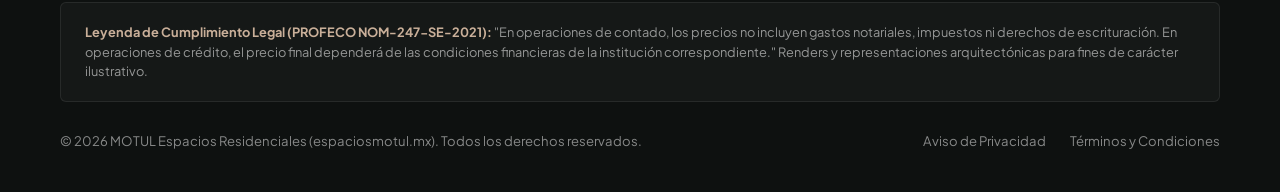
==== commit a0f19c20: "perf(seo): optimizar meta title, description, open graph local, LCP webp y schema horarios" ====
--- a/index.html
+++ b/index.html
@@ -4,9 +4,9 @@
   <!-- Metadatos Básicos y SEO Core -->
   <meta charset="UTF-8">
   <meta name="viewport" content="width=device-width, initial-scale=1.0">
-  <title>MOTUL Espacios Residenciales | 14 Casas Sustentables en Ocoyoacac (a 20 min de Santa Fe)</title>
-  <meta name="description" content="Fraccionamiento horizontal privado de solo 14 casas de 190 m² a 231 m² con Certificación Internacional EDGE Advanced, paneles solares, 100% libres de gas y 230 m² de jardín común en Ocoyoacac. Preventa preferencial.">
-  <meta name="keywords" content="espacios motul, motul espacios residenciales, casas ocoyoacac, casas los encinos ocoyoacac, residencial santa fe, certificacion edge advanced mexico, casas sustentables mexico toluca, casas con paneles solares, casas sin gas">
+  <title>Casas en Ocoyoacac a 20 min de Santa Fe | MOTUL Residencial</title>
+  <meta name="description" content="Exclusivo desarrollo de 14 casas sustentables en Ocoyoacac, a 20 min de Santa Fe. Certificación EDGE Advanced, paneles solares y 100% libres de gas. Preventa.">
+  <meta name="keywords" content="casas en ocoyoacac, casas en venta ocoyoacac, casas los encinos ocoyoacac, residencial santa fe, certificacion edge advanced mexico, casas sustentables mexico toluca, casas con paneles solares, casas sin gas, espacios motul">
   <meta name="author" content="MOTUL Espacios Residenciales">
   <meta name="robots" content="index, follow, max-image-preview:large, max-snippet:-1, max-video-preview:-1">
   <link rel="canonical" href="https://espaciosmotul.mx/">
@@ -17,31 +17,33 @@
   <meta name="geo.position" content="19.2731;-99.4619">
   <meta name="ICBM" content="19.2731, -99.4619">
 
-  <!-- Open Graph / Redes Sociales -->
+  <!-- Open Graph / Redes Sociales (WhatsApp, Facebook, LinkedIn) -->
   <meta property="og:type" content="website">
   <meta property="og:locale" content="es_MX">
   <meta property="og:url" content="https://espaciosmotul.mx/">
   <meta property="og:site_name" content="MOTUL Espacios Residenciales">
-  <meta property="og:title" content="MOTUL Espacios Residenciales | 14 Casas Sustentables a 20 min de Santa Fe">
-  <meta property="og:description" content="Desarrollo residencial privado de 14 casas con Certificación EDGE Advanced, paneles solares y 230 m² de jardín común en Ocoyoacac, a 300 m de la autopista México–Toluca.">
-  <meta property="og:image" content="https://espaciosmotul.mx/wp-content/uploads/2023/01/Fachada-conjunto-1024x589.jpg">
-  <meta property="og:image:width" content="1024">
-  <meta property="og:image:height" content="589">
-  <meta property="og:image:alt" content="Fachada del conjunto residencial MOTUL Espacios Residenciales">
+  <meta property="og:title" content="Casas en Ocoyoacac a 20 min de Santa Fe | MOTUL Residencial">
+  <meta property="og:description" content="Exclusivo desarrollo de 14 casas sustentables en Ocoyoacac, a 20 min de Santa Fe. Certificación EDGE Advanced, paneles solares y 100% libres de gas.">
+  <meta property="og:image" content="https://espaciosmotul.mx/assets/images/real_fachada_conjunto.jpg">
+  <meta property="og:image:secure_url" content="https://espaciosmotul.mx/assets/images/real_fachada_conjunto.jpg">
+  <meta property="og:image:type" content="image/jpeg">
+  <meta property="og:image:width" content="1920">
+  <meta property="og:image:height" content="1080">
+  <meta property="og:image:alt" content="Fachada del conjunto residencial MOTUL Espacios Residenciales en Ocoyoacac">
 
   <!-- Twitter Card -->
   <meta name="twitter:card" content="summary_large_image">
-  <meta name="twitter:title" content="MOTUL Espacios Residenciales | Casas Sustentables a 20 min de Santa Fe">
-  <meta name="twitter:description" content="Condominio horizontal de solo 14 casas de 190 m² a 231 m² con Certificación EDGE Advanced y 100% libres de gas en Ocoyoacac.">
-  <meta name="twitter:image" content="https://espaciosmotul.mx/wp-content/uploads/2023/01/Fachada-conjunto-1024x589.jpg">
+  <meta name="twitter:title" content="Casas en Ocoyoacac a 20 min de Santa Fe | MOTUL Residencial">
+  <meta name="twitter:description" content="Exclusivo desarrollo de 14 casas sustentables en Ocoyoacac, a 20 min de Santa Fe. Certificación EDGE Advanced, paneles solares y 100% libres de gas.">
+  <meta name="twitter:image" content="https://espaciosmotul.mx/assets/images/real_fachada_conjunto.jpg">
 
   <!-- Preconnect & Fuentes Tipográficas de Alta Gama -->
   <link rel="preconnect" href="https://fonts.googleapis.com">
   <link rel="preconnect" href="https://fonts.gstatic.com" crossorigin>
   <link href="https://fonts.googleapis.com/css2?family=Cormorant+Garamond:ital,wght@0,400;0,500;0,600;0,700;1,400&family=Plus+Jakarta+Sans:wght@300;400;500;600;700&display=swap" rel="stylesheet">
 
-  <!-- Preload de Imagen Principal Hero (Optimización CWV & LCP) -->
-  <link rel="preload" as="image" href="assets/images/real_fachada_conjunto.jpg" fetchpriority="high">
+  <!-- Preload de Imagen Principal Hero en WebP (Optimización CWV & LCP) -->
+  <link rel="preload" as="image" href="assets/images/real_fachada_conjunto.webp" type="image/webp" fetchpriority="high">
 
   <!-- Hoja de Estilos Principal -->
   <link rel="stylesheet" href="css/styles.css?v=5.0">
@@ -54,11 +56,61 @@
   <link rel="shortcut icon" href="favicon.ico">
   <meta name="theme-color" content="#1E3A2F">
 
-  <!-- JSON-LD DATOS ESTRUCTURADOS (SCHEMA.ORG) -->
+  <!-- Enlaces de Descubrimiento para Rastreadores y Motores de IA (SEO & GEO) -->
+  <link rel="sitemap" type="application/xml" title="Sitemap Oficial" href="https://espaciosmotul.mx/sitemap.xml">
+  <link rel="alternate" type="text/markdown" href="https://espaciosmotul.mx/llms.txt" title="Documentación para Modelos de Lenguaje / IA (llms.txt)">
+
+  <!-- JSON-LD DATOS ESTRUCTURADOS (SCHEMA.ORG GRAPH PARA SEO, AEO Y GEO) -->
   <script type="application/ld+json">
   {
     "@context": "https://schema.org",
     "@graph": [
+      {
+        "@type": "RealEstateAgent",
+        "@id": "https://espaciosmotul.mx/#organization",
+        "name": "MOTUL Espacios Residenciales",
+        "legalName": "MOTUL Espacios Residenciales",
+        "url": "https://espaciosmotul.mx/",
+        "logo": {
+          "@type": "ImageObject",
+          "url": "https://espaciosmotul.mx/assets/images/logo_motul_bco.png",
+          "width": "220",
+          "height": "40"
+        },
+        "image": "https://espaciosmotul.mx/assets/images/real_fachada_conjunto.jpg",
+        "description": "Desarrollador y fraccionamiento residencial sustentable de 14 casas unifamiliares con Certificación Internacional EDGE Advanced en Ocoyoacac, Estado de México.",
+        "telephone": "+52-55-2250-0741",
+        "email": "contacto@espaciosmotul.mx",
+        "address": {
+          "@type": "PostalAddress",
+          "streetAddress": "Avenida 5 de mayo #21, Colonia Juárez",
+          "addressLocality": "Ocoyoacac",
+          "addressRegion": "Estado de México",
+          "postalCode": "52740",
+          "addressCountry": "MX"
+        },
+        "geo": {
+          "@type": "GeoCoordinates",
+          "latitude": 19.2731,
+          "longitude": -99.4619
+        },
+        "openingHoursSpecification": [
+          {
+            "@type": "OpeningHoursSpecification",
+            "dayOfWeek": ["Monday", "Tuesday", "Wednesday", "Thursday", "Friday", "Saturday", "Sunday"],
+            "opens": "10:00",
+            "closes": "18:00"
+          }
+        ],
+        "priceRange": "$$$$",
+        "currenciesAccepted": "MXN",
+        "paymentAccepted": "Crédito Hipotecario Bancario, Cofinavit, Fovissste, Recursos Propios",
+        "sameAs": [
+          "https://www.instagram.com/espaciosmotul/",
+          "https://www.facebook.com/espaciosmotul",
+          "https://www.tiktok.com/@espaciosmotul"
+        ]
+      },
       {
         "@type": "RealEstateListing",
         "@id": "https://espaciosmotul.mx/#listing",
@@ -75,7 +127,7 @@
           "floorSize": {
             "@type": "QuantitativeValue",
             "minValue": 190,
-            "maxValue": 231,
+            "maxValue": 231.21,
             "unitCode": "MTK"
           },
           "amenityFeature": [
@@ -137,7 +189,12 @@
             "@type": "GeoCoordinates",
             "latitude": 19.2731,
             "longitude": -99.4619
-          }
+          },
+          "sameAs": [
+            "https://es.wikipedia.org/wiki/Ocoyoacac",
+            "https://es.wikipedia.org/wiki/Certificaci%C3%B3n_EDGE",
+            "https://es.wikipedia.org/wiki/Corporaci%C3%B3n_Financiera_Internacional"
+          ]
         }
       },
       {
@@ -153,7 +210,114 @@
           "addressRegion": "Estado de México",
           "postalCode": "52740",
           "addressCountry": "MX"
-        }
+        },
+        "geo": {
+          "@type": "GeoCoordinates",
+          "latitude": 19.2731,
+          "longitude": -99.4619
+        },
+        "openingHoursSpecification": [
+          {
+            "@type": "OpeningHoursSpecification",
+            "dayOfWeek": ["Monday", "Tuesday", "Wednesday", "Thursday", "Friday", "Saturday", "Sunday"],
+            "opens": "10:00",
+            "closes": "18:00"
+          }
+        ],
+        "sameAs": [
+          "https://es.wikipedia.org/wiki/Ocoyoacac",
+          "https://es.wikipedia.org/wiki/Autopista_M%C3%A9xico-Toluca"
+        ]
+      },
+      {
+        "@type": "BreadcrumbList",
+        "@id": "https://espaciosmotul.mx/#breadcrumb",
+        "itemListElement": [
+          {
+            "@type": "ListItem",
+            "position": 1,
+            "name": "Inicio",
+            "item": "https://espaciosmotul.mx/"
+          },
+          {
+            "@type": "ListItem",
+            "position": 2,
+            "name": "El Proyecto",
+            "item": "https://espaciosmotul.mx/#el-proyecto"
+          },
+          {
+            "@type": "ListItem",
+            "position": 3,
+            "name": "Plano General",
+            "item": "https://espaciosmotul.mx/#plano-general"
+          },
+          {
+            "@type": "ListItem",
+            "position": 4,
+            "name": "Sustentabilidad EDGE",
+            "item": "https://espaciosmotul.mx/#sustentabilidad"
+          },
+          {
+            "@type": "ListItem",
+            "position": 5,
+            "name": "Modelos & Planos",
+            "item": "https://espaciosmotul.mx/#modelos"
+          }
+        ]
+      },
+      {
+        "@type": "FAQPage",
+        "@id": "https://espaciosmotul.mx/#faq",
+        "mainEntity": [
+          {
+            "@type": "Question",
+            "name": "¿Dónde se ubica exactamente MOTUL Espacios Residenciales y cuáles son los accesos principales?",
+            "acceptedAnswer": {
+              "@type": "Answer",
+              "text": "MOTUL Espacios Residenciales se ubica en Avenida 5 de mayo #21, Colonia Juárez, Ocoyoacac, Estado de México (C.P. 52740), colindando con Los Encinos y a solo 300 metros de la Autopista México–Toluca. Permite llegar a Santa Fe en 20 minutos (25.6 km), a Toluca Centro en 27 minutos (22.2 km), a la estación del Tren Interurbano El Insurgente en 10 minutos y a Plazas Outlet Lerma en 8 minutos."
+            }
+          },
+          {
+            "@type": "Question",
+            "name": "¿Qué significa la Certificación EDGE Advanced y qué ventajas concretas aporta?",
+            "acceptedAnswer": {
+              "@type": "Answer",
+              "text": "La Certificación EDGE Advanced es otorgada por la Corporación Financiera Internacional (IFC) del Grupo Banco Mundial. Garantiza que cada casa ahorra más del 40% en energía eléctrica y más del 20% en agua potable y energía embebida en materiales. Permite eliminar facturas de gas, reducir al mínimo el recibo de CFE y calificar a Hipotecas Verdes bancarias con tasas de interés preferenciales."
+            }
+          },
+          {
+            "@type": "Question",
+            "name": "¿Por qué las residencias no consumen gas y qué equipamiento sustituto incluyen?",
+            "acceptedAnswer": {
+              "@type": "Answer",
+              "text": "Las residencias son 100% eléctricas para eliminar riesgos de explosión, fuga o monóxido de carbono y abatir costos fijos. Incluyen paneles solares fotovoltaicos interconectados a CFE con medidor bidireccional, calentador solar de agua de alta eficiencia con respaldo eléctrico instantáneo y parrilla contemporánea de inducción magnética."
+            }
+          },
+          {
+            "@type": "Question",
+            "name": "¿Cuáles son los 4 modelos residenciales y sus características principales?",
+            "acceptedAnswer": {
+              "@type": "Answer",
+              "text": "MOTUL ofrece 4 modelos: Modelo A (215.76 m² en 3 niveles con roof garden panorámico en lotes de 140 m² y 154 m²); Modelo B (205.00 m² en 2 niveles con jardín privado de 39 m² y Master Suite con tina de hidromasaje en lote de 154 m²); Modelo C (190.00 m² en 2 niveles con recámara completa en planta baja y jardín de 22.5 m²); y Modelo D (231.21 m² en 3 niveles con doble altura, 38 m² de pérgolas y jardín de hasta 61.22 m² en lotes de hasta 228.92 m²)."
+            }
+          },
+          {
+            "@type": "Question",
+            "name": "¿Qué amenidades y áreas comunes incluye el condominio de 14 casas?",
+            "acceptedAnswer": {
+              "@type": "Answer",
+              "text": "El condominio cuenta con un jardín común central de 230 m² equipado con juegos infantiles seguros, palapa techada para eventos, asadores y baños de servicio; caseta de acceso y vigilancia privada 24/7 con circuito cerrado CCTV, barda electrificada, estacionamiento para visitas y cuarto de separación de residuos."
+            }
+          },
+          {
+            "@type": "Question",
+            "name": "¿Qué formas de pago, créditos hipotecarios y descuentos de preventa aplican?",
+            "acceptedAnswer": {
+              "@type": "Answer",
+              "text": "Se aceptan créditos hipotecarios de todas las instituciones bancarias (BBVA, Banorte, Santander, Scotiabank, HSBC con beneficios de Hipoteca Verde), créditos Cofinavit, Fovissste y esquemas con recursos propios. Se manejan enganches desde el 10% hasta el 50% con precios y descuentos preferenciales congelados de preventa."
+            }
+          }
+        ]
       }
     ]
   }
@@ -337,12 +501,15 @@
          ==================================================================== -->
     <section id="inicio" class="hero-section" aria-label="Introducción a MOTUL Espacios Residenciales">
       <div class="hero-media-wrapper">
-        <img src="assets/images/real_fachada_conjunto.jpg" 
-             alt="Fachada del fraccionamiento horizontal MOTUL Espacios Residenciales en Ocoyoacac Estado de México" 
-             class="hero-bg-image" 
-             width="1920" 
-             height="1080" 
-             fetchpriority="high">
+        <picture>
+          <source srcset="assets/images/real_fachada_conjunto.webp" type="image/webp">
+          <img src="assets/images/real_fachada_conjunto.jpg" 
+               alt="Fachada del fraccionamiento horizontal MOTUL Espacios Residenciales en Ocoyoacac Estado de México" 
+               class="hero-bg-image" 
+               width="1920" 
+               height="1080" 
+               fetchpriority="high">
+        </picture>
         <div class="hero-overlay"></div>
       </div>
 
--- a/css/styles.css
+++ b/css/styles.css
@@ -854,6 +854,12 @@
   position: absolute;
   inset: 0;
   z-index: 0;
+}
+
+.hero-media-wrapper picture {
+  display: block;
+  width: 100%;
+  height: 100%;
 }
 
 .hero-bg-image {
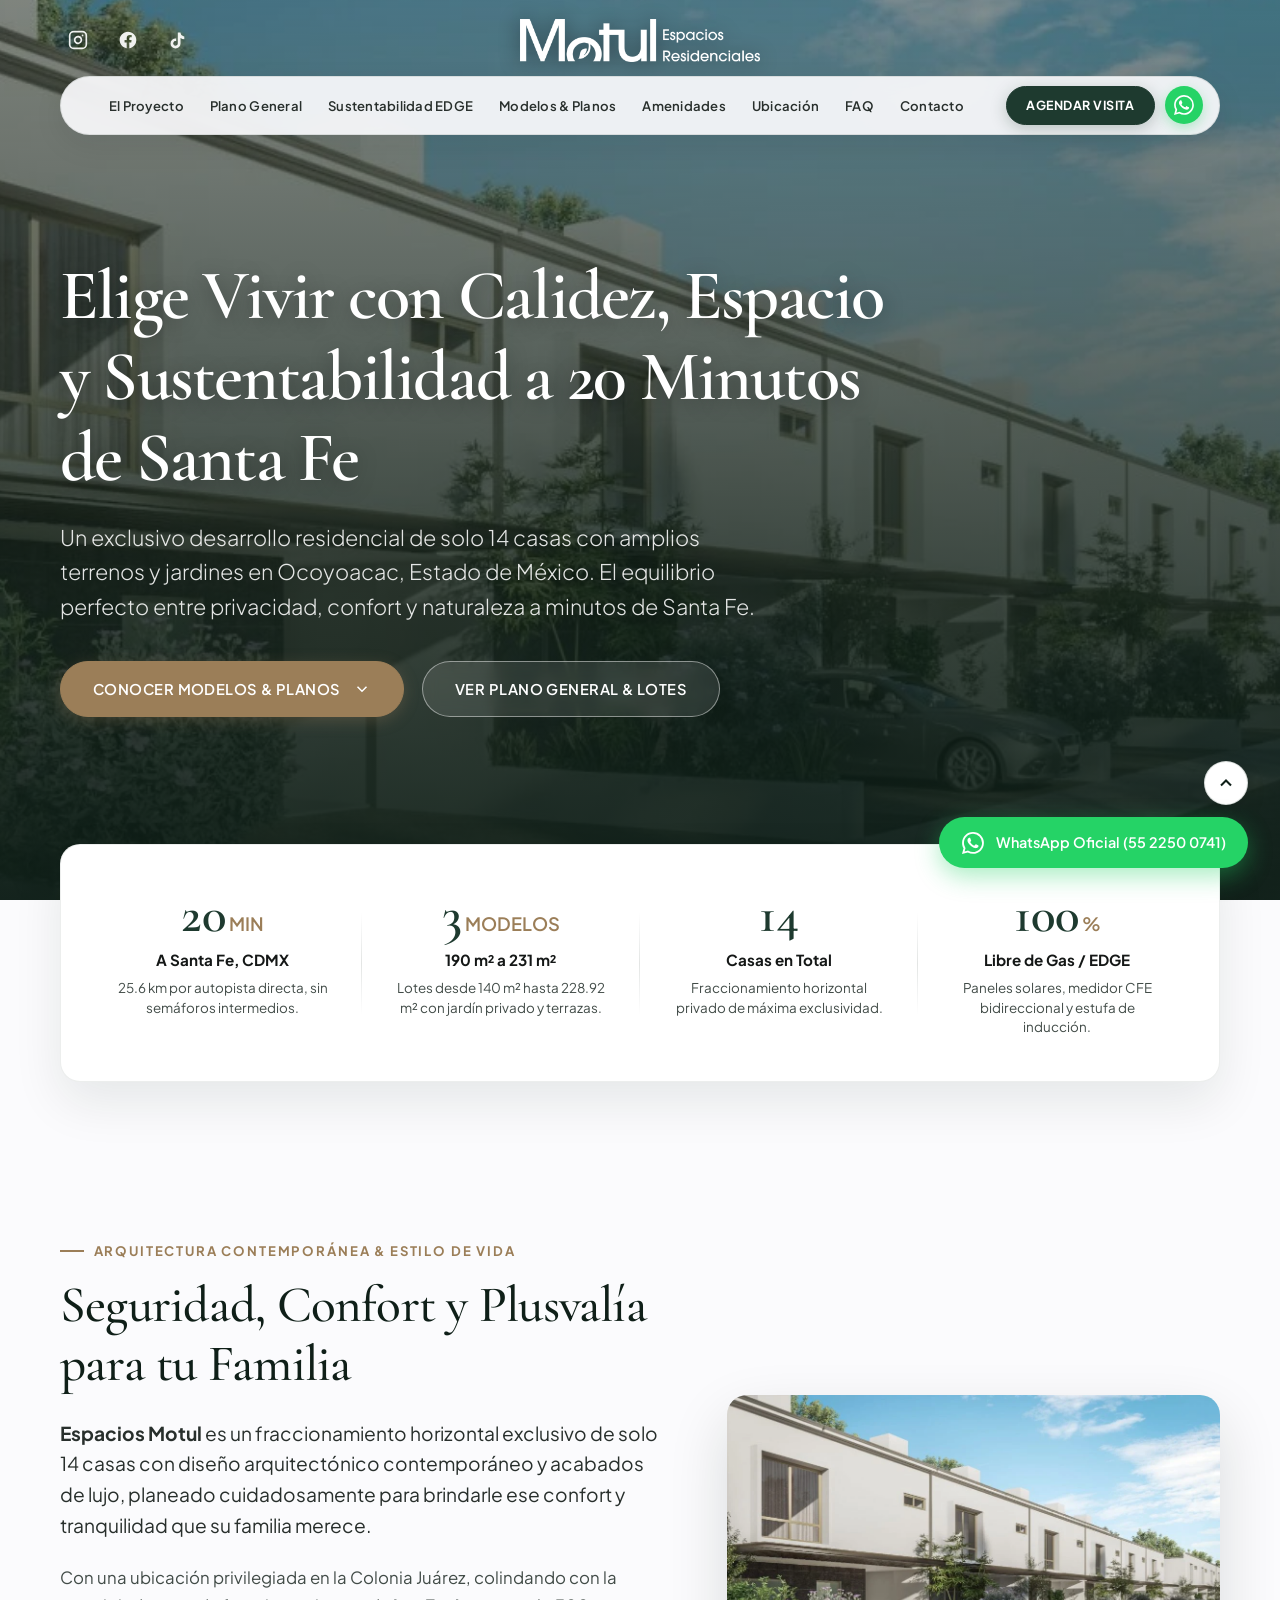
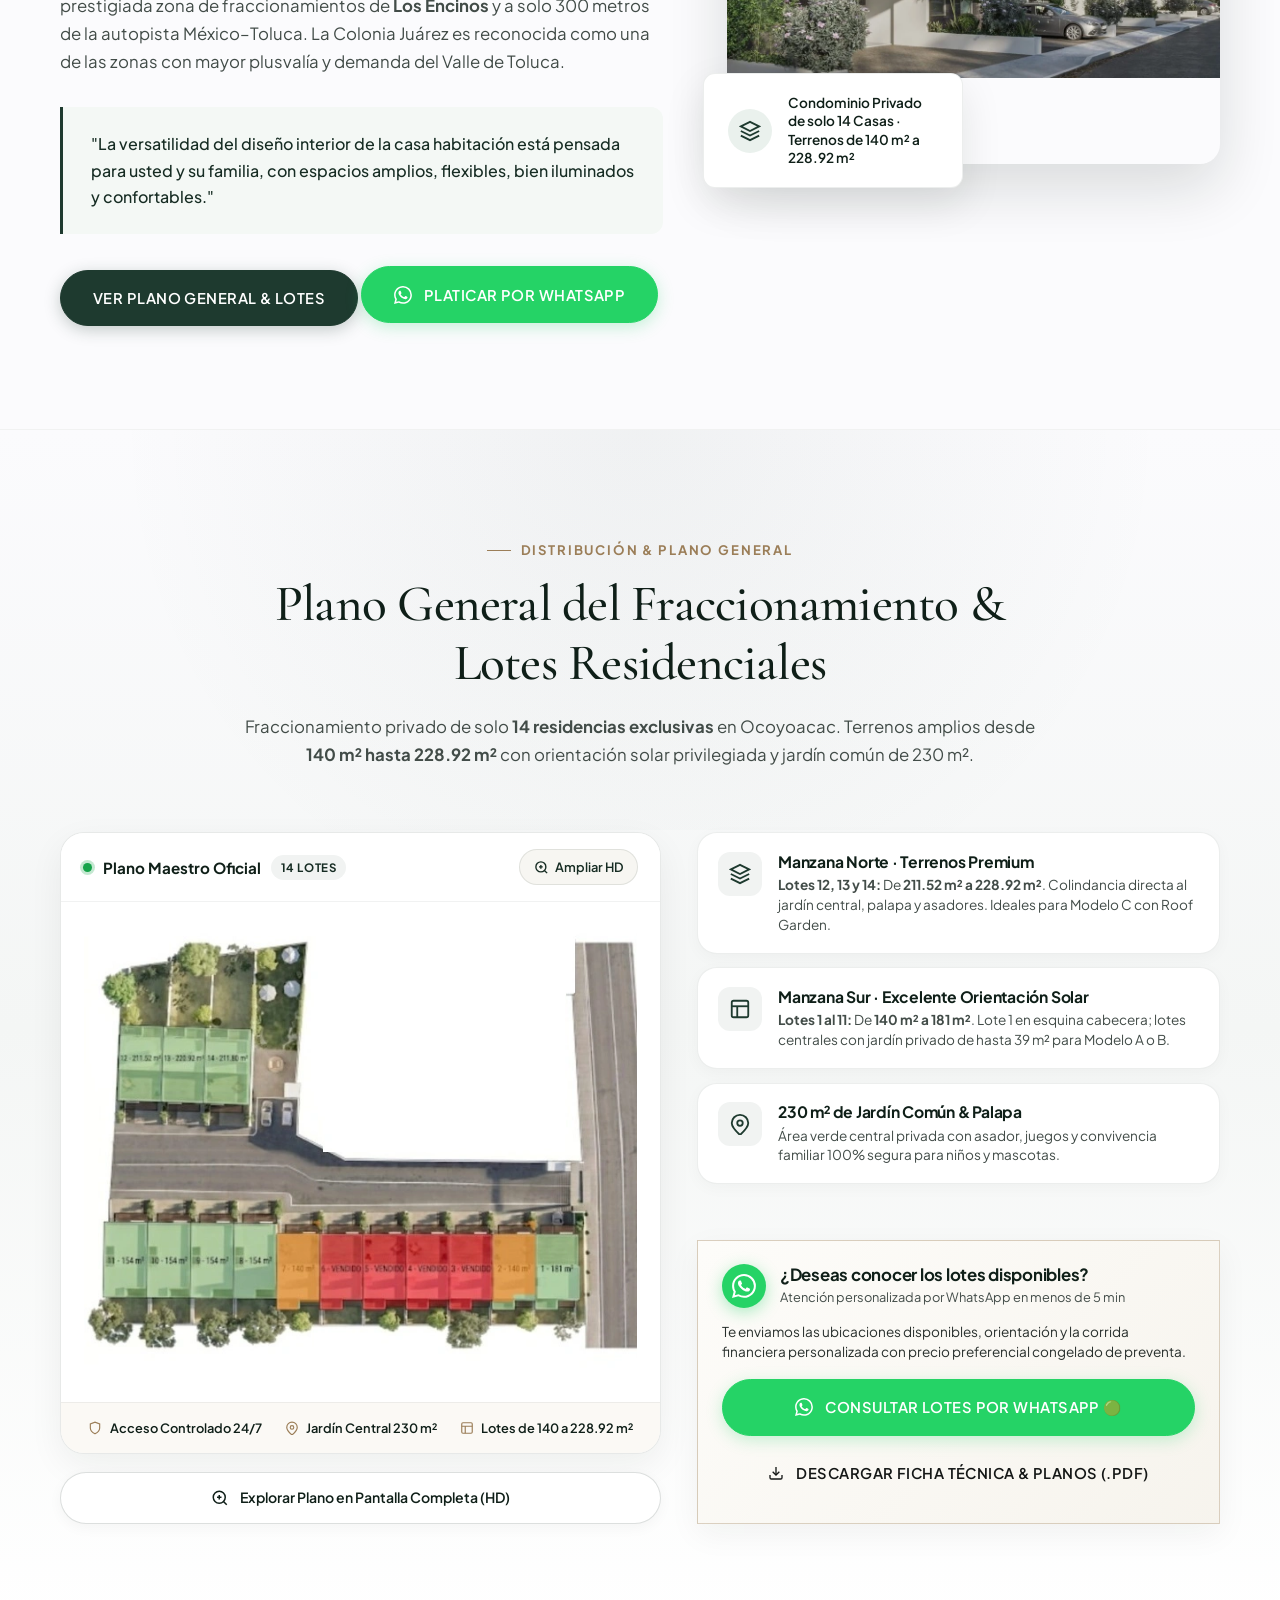
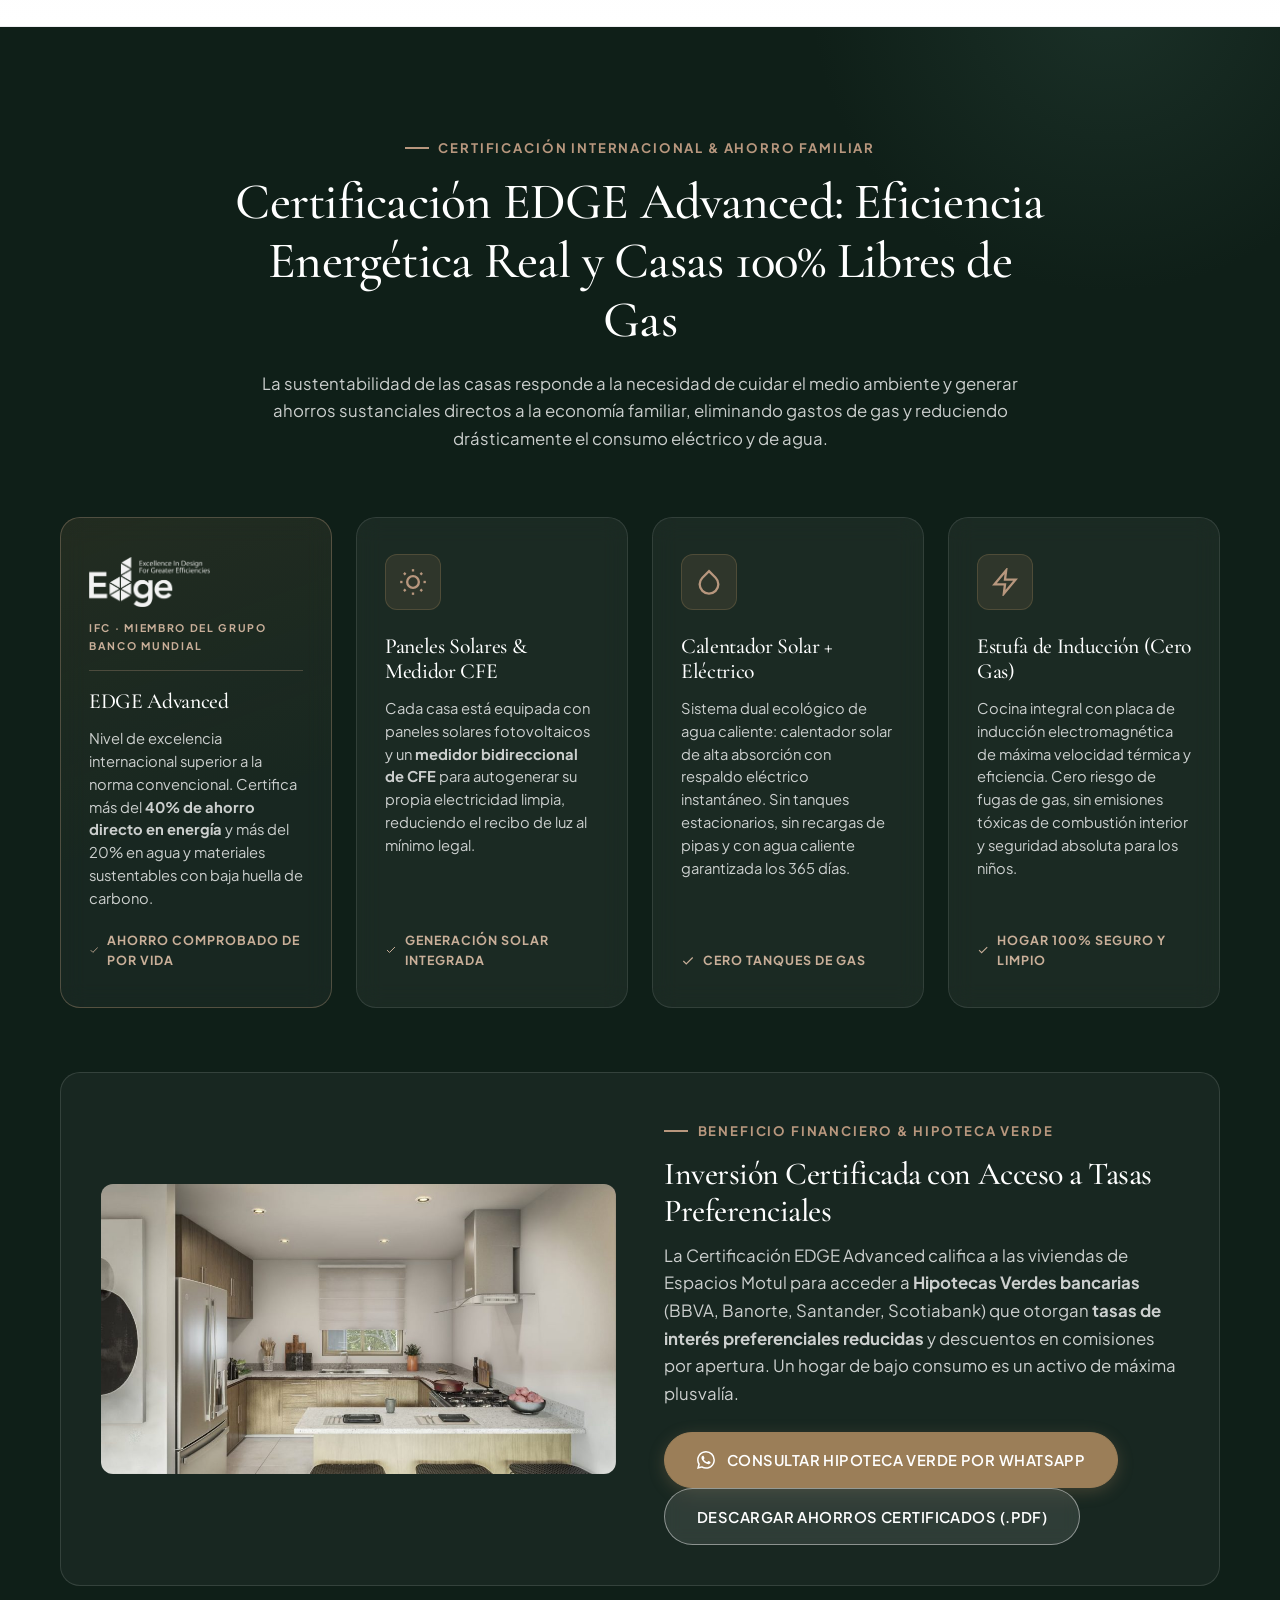
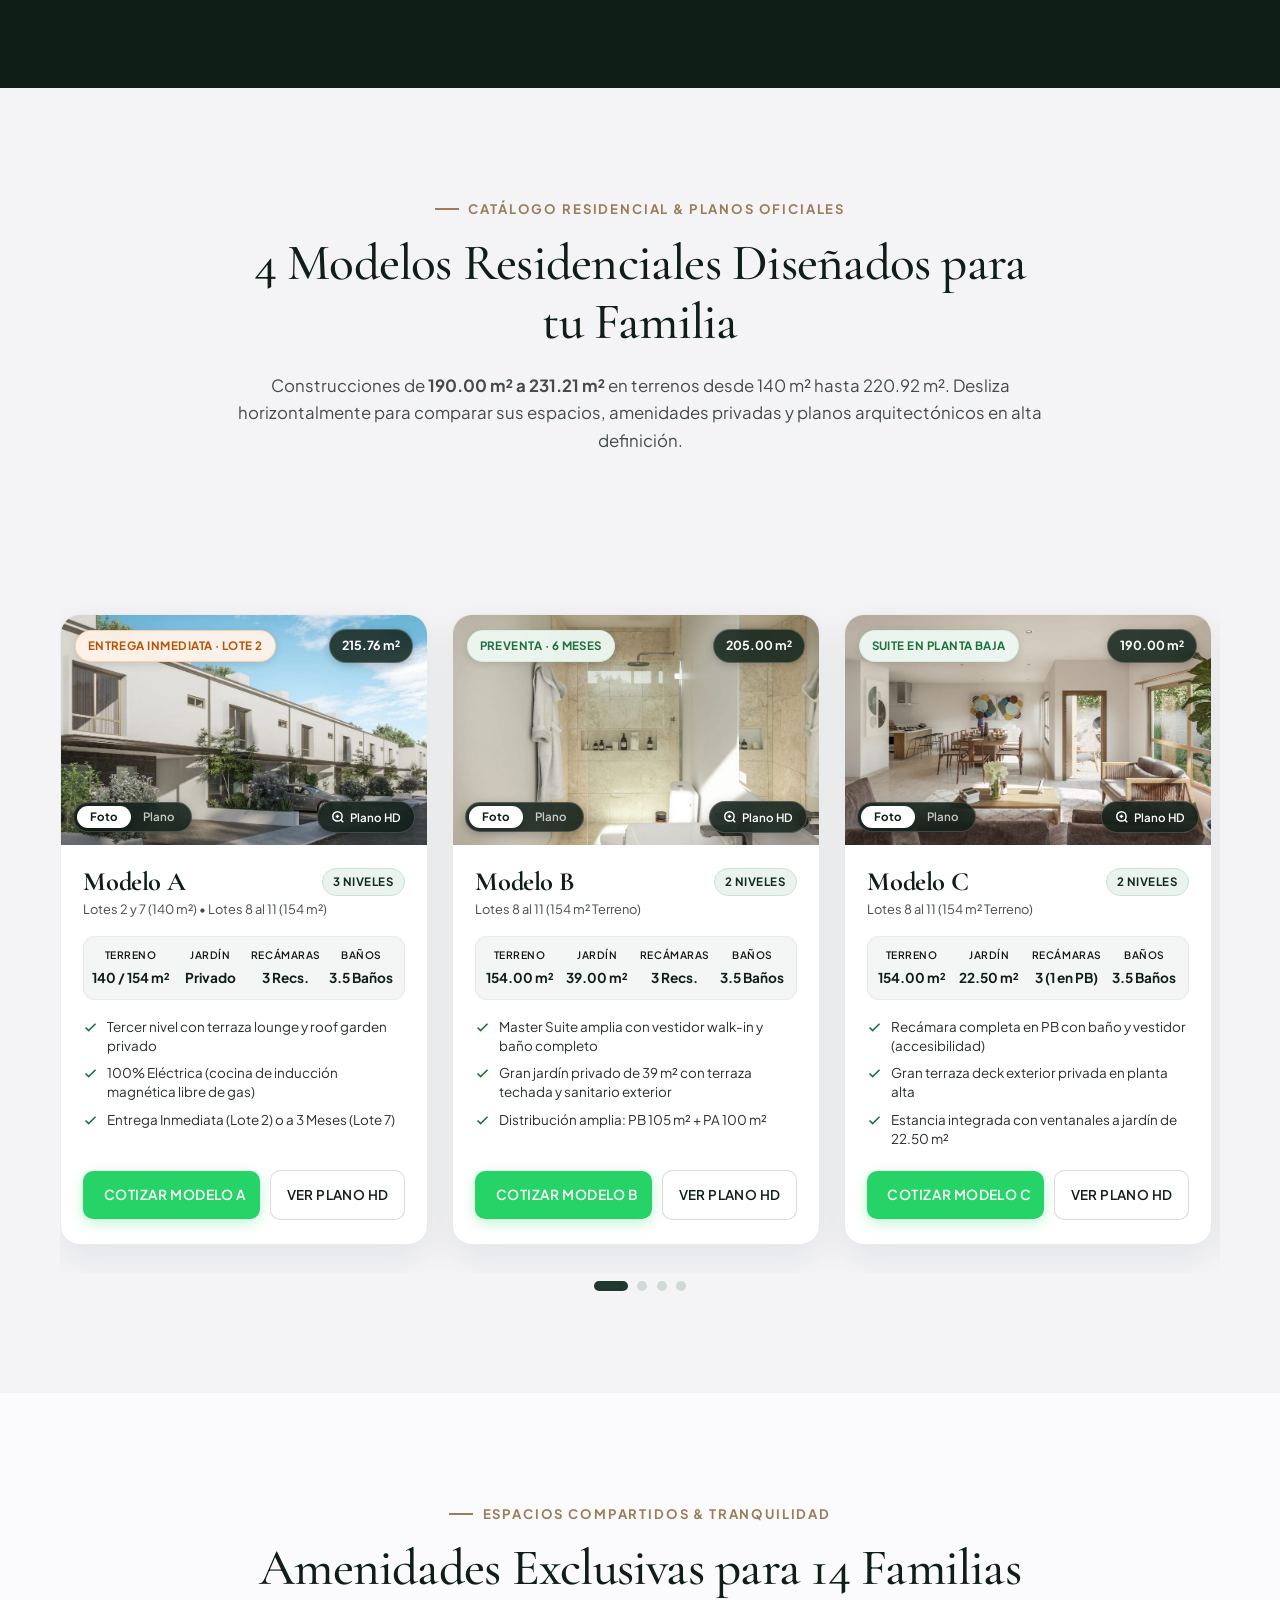
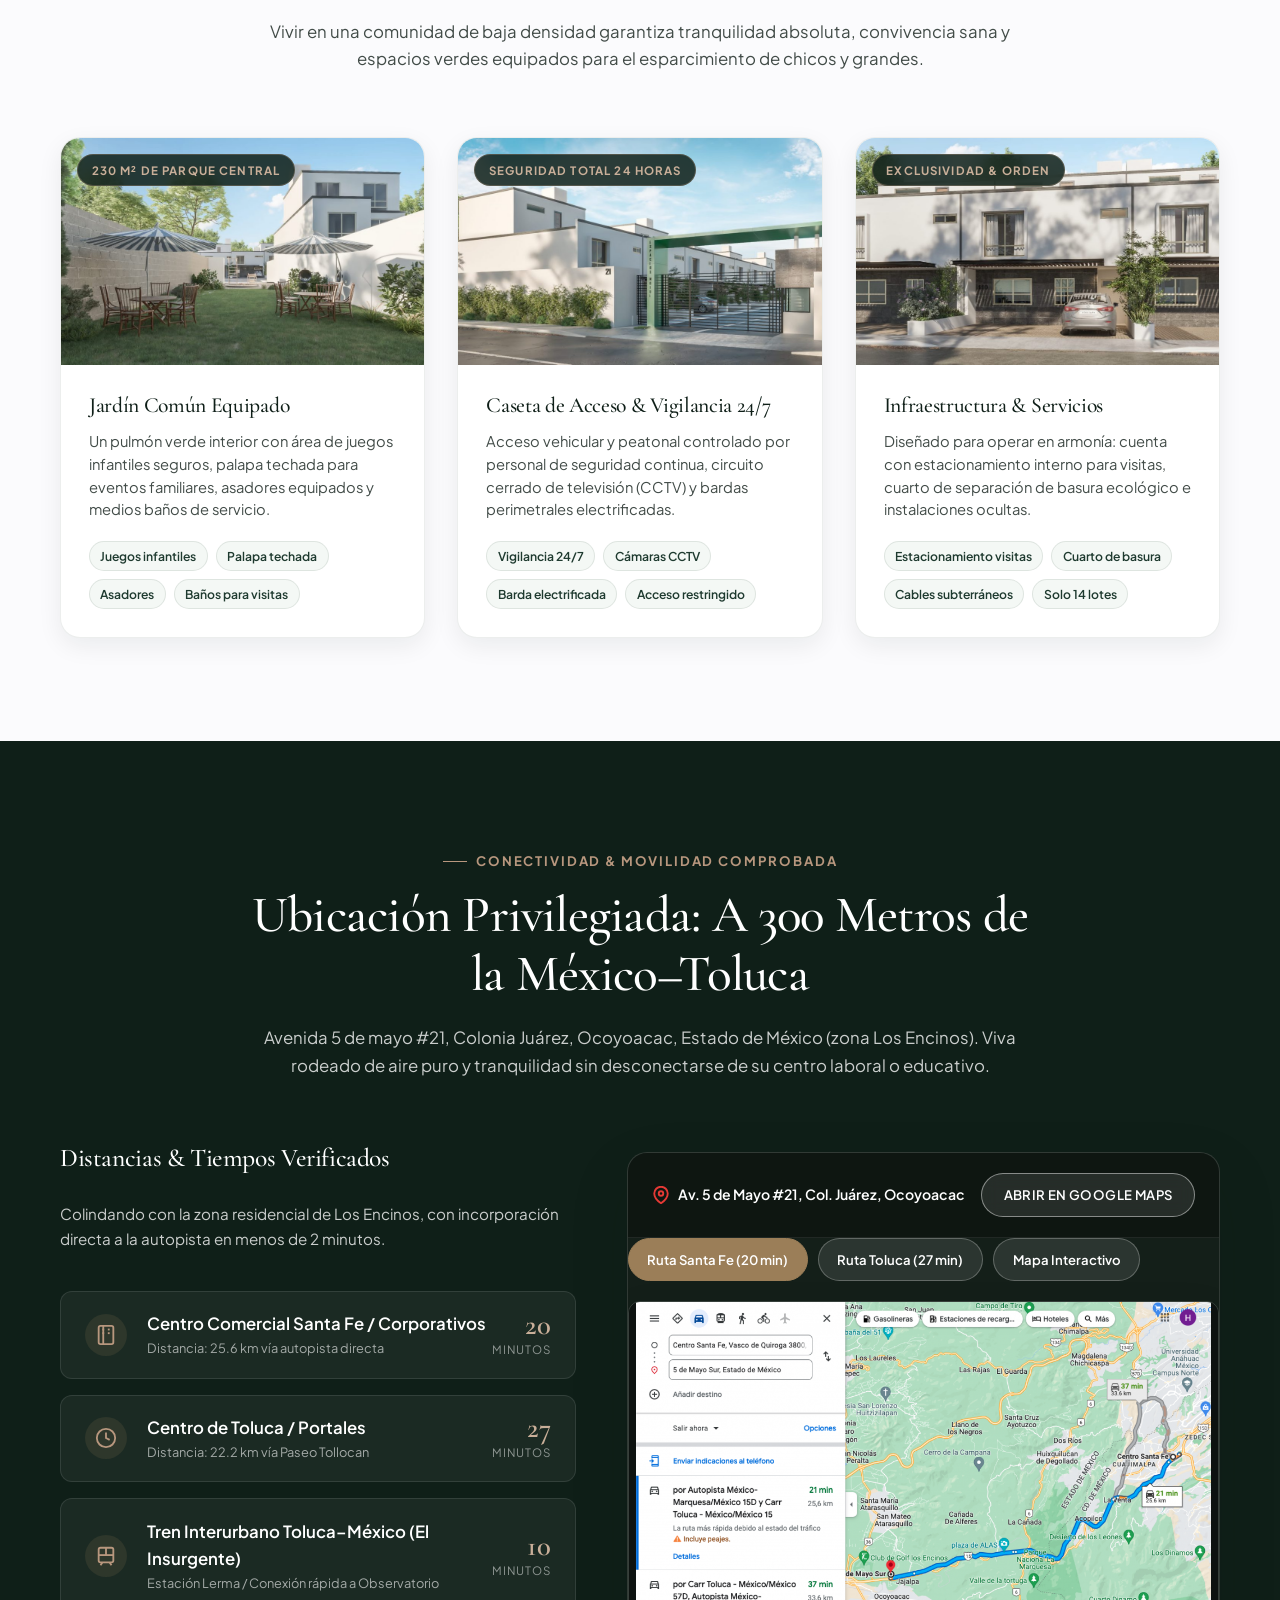
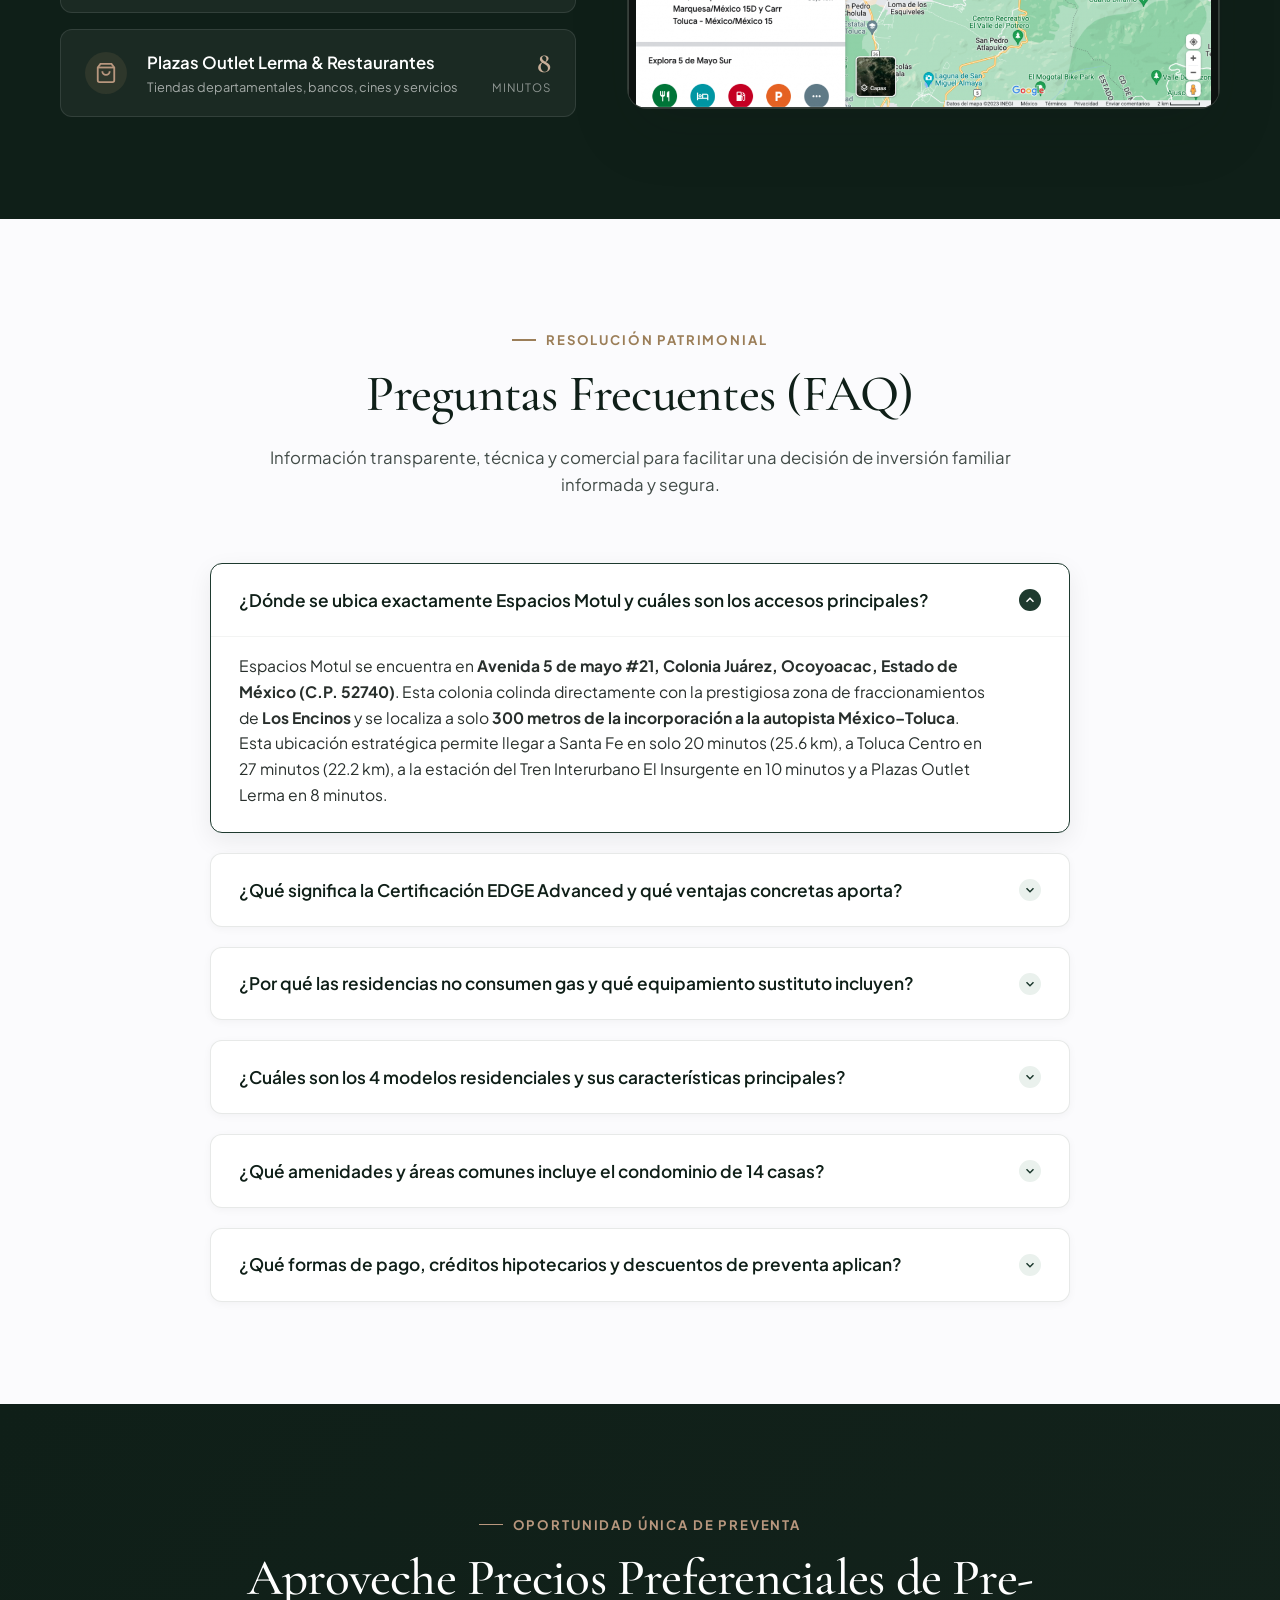
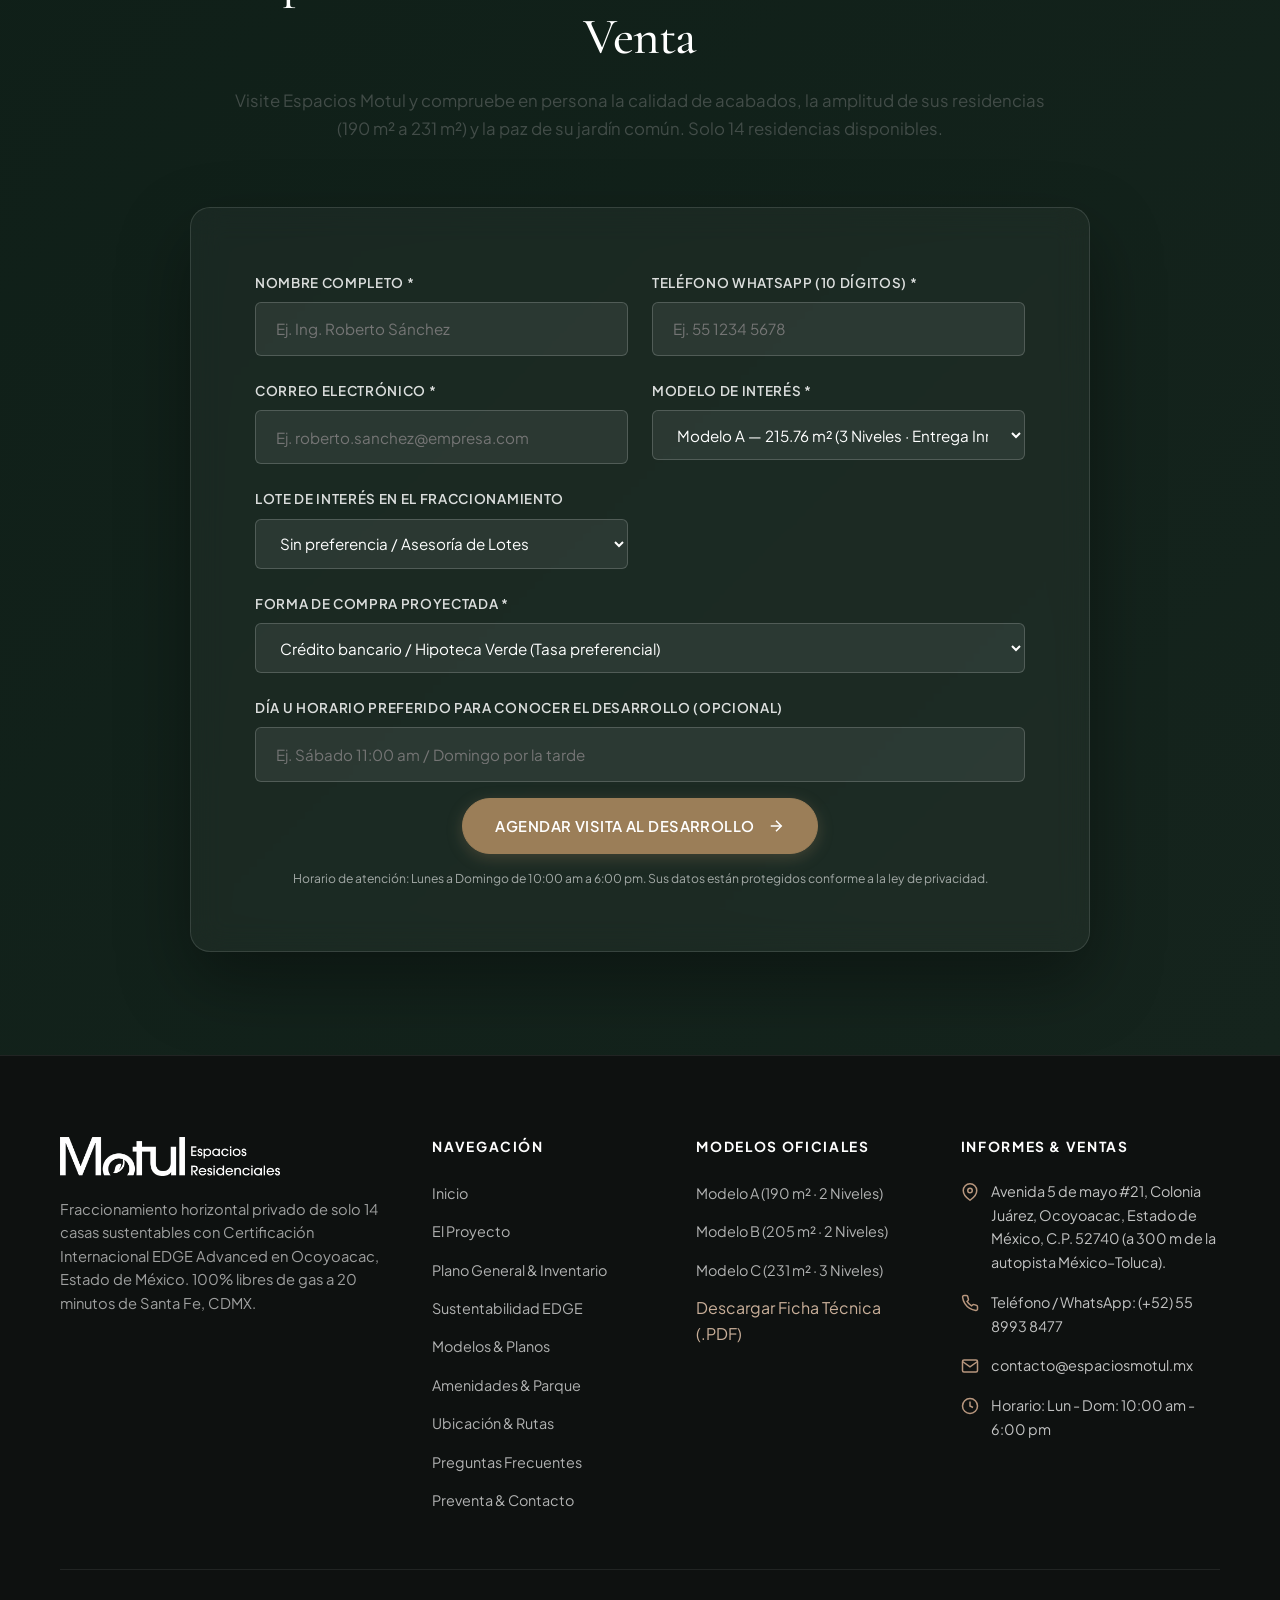
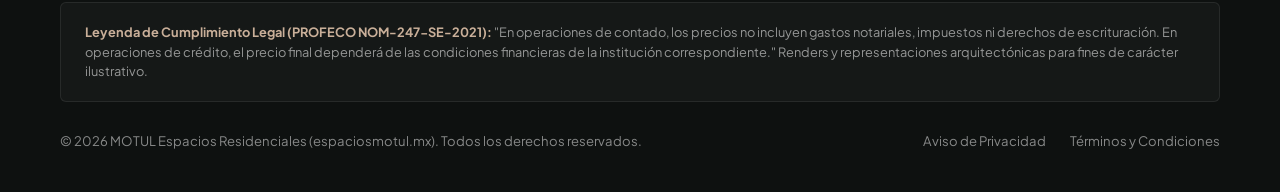
==== commit f429368d: "fix(modelos): corregir Modelo B eliminando referencias a tina de hidromasaje segun ficha oficial" ====
--- a/index.html
+++ b/index.html
@@ -298,7 +298,7 @@
             "name": "¿Cuáles son los 4 modelos residenciales y sus características principales?",
             "acceptedAnswer": {
               "@type": "Answer",
-              "text": "MOTUL ofrece 4 modelos: Modelo A (215.76 m² en 3 niveles con roof garden panorámico en lotes de 140 m² y 154 m²); Modelo B (205.00 m² en 2 niveles con jardín privado de 39 m² y Master Suite con tina de hidromasaje en lote de 154 m²); Modelo C (190.00 m² en 2 niveles con recámara completa en planta baja y jardín de 22.5 m²); y Modelo D (231.21 m² en 3 niveles con doble altura, 38 m² de pérgolas y jardín de hasta 61.22 m² en lotes de hasta 228.92 m²)."
+              "text": "MOTUL ofrece 4 modelos: Modelo A (215.76 m² en 3 niveles con roof garden panorámico en lotes de 140 m² y 154 m²); Modelo B (205.00 m² en 2 niveles con jardín privado de 39 m², terraza techada y Master Suite con vestidor en lote de 154 m²); Modelo C (190.00 m² en 2 niveles con recámara completa en planta baja y jardín de 22.5 m²); y Modelo D (231.21 m² en 3 niveles con doble altura, 38 m² de pérgolas y jardín de hasta 61.22 m² en lotes de hasta 228.92 m²)."
             }
           },
           {
@@ -1112,7 +1112,7 @@
                      src="assets/images/real_bano.jpg" 
                      data-photo="assets/images/real_bano.jpg"
                      data-plan="assets/images/modelos/modelo_b.webp"
-                     alt="Master Suite con Tina y acabados Modelo B en MOTUL" 
+                     alt="Master Suite y acabados de lujo Modelo B en MOTUL" 
                      loading="lazy" 
                      width="640" 
                      height="420">
@@ -1166,7 +1166,7 @@
                 <ul class="model-perks-list">
                   <li>
                     <svg width="15" height="15" viewBox="0 0 24 24" fill="none" stroke="currentColor" stroke-width="2.5"><polyline points="20 6 9 17 4 12"/></svg>
-                    <span>Master Suite con Tina de hidromasaje y vestidor walk-in</span>
+                    <span>Master Suite amplia con vestidor walk-in y baño completo</span>
                   </li>
                   <li>
                     <svg width="15" height="15" viewBox="0 0 24 24" fill="none" stroke="currentColor" stroke-width="2.5"><polyline points="20 6 9 17 4 12"/></svg>
@@ -1740,7 +1740,7 @@
               </p>
               <ul>
                 <li><strong>Modelo A (215.76 m² Const. / Lotes 140 m² y 154 m²):</strong> 3 niveles con excelente optimización, estancia conectada al jardín privado, cocina de inducción magnética, recámaras familiares con baños privados y tercer nivel con terraza / roof garden panorámico. Disponible con Entrega Inmediata (Lote 2), a 3 meses (Lote 7) o a 6 meses (Lotes 8–11).</li>
-                <li><strong>Modelo B (205.00 m² Const. / 154 m² Terreno):</strong> 2 niveles (PB 105 m² + PA 100 m²), estancia abierta hacia un gran jardín privado de 39 m² con terraza techada y sanitario exterior. En planta alta, Master Suite con lujoso baño spa equipado con tina de hidromasaje y vestidor walk-in.</li>
+                <li><strong>Modelo B (205.00 m² Const. / 154 m² Terreno):</strong> 2 niveles (PB 105 m² + PA 100 m²), estancia abierta hacia un gran jardín privado de 39 m² con terraza techada y sanitario exterior. En planta alta, Master Suite con amplio baño completo y vestidor walk-in.</li>
                 <li><strong>Modelo C (190.00 m² Const. / 154 m² Terreno):</strong> 2 niveles (PB 107 m² + PA 83 m²), recámara completa en Planta Baja con vestidor y baño (accesibilidad total), jardín privado de 22.50 m², cocina de inducción libre de gas y terraza deck en planta alta.</li>
                 <li><strong>Modelo D (231.21 m² Const. / Terrenos de 181 m² a 220.92 m²):</strong> Residencia insignia en 3 niveles con 38.17 m² de pérgolas y majestuoso jardín privado de 61.22 m². Doble altura en estancia, cochera amplia y Roof Garden panorámico con vistas al bosque en los lotes más amplios (Lotes 1, 12, 13 y 14).</li>
               </ul>
@@ -1838,7 +1838,7 @@
                 <label for="leadModelInterest" class="form-label">Modelo de Interés *</label>
                 <select id="leadModelInterest" name="model" class="form-select" required>
                   <option value="Modelo A (215.76 m² · 3 Niveles · Lotes 2, 7 y 8 al 11)">Modelo A — 215.76 m² (3 Niveles · Entrega Inmediata, 3 y 6 Meses)</option>
-                  <option value="Modelo B (205.00 m² · 2 Niveles · PB 105 m² + PA 100 m² · Jardín 39 m²)">Modelo B — 205.00 m² (2 Niveles · Master con Tina · Jardín 39 m²)</option>
+                  <option value="Modelo B (205.00 m² · 2 Niveles · PB 105 m² + PA 100 m² · Jardín 39 m²)">Modelo B — 205.00 m² (2 Niveles · PB 105 m² + PA 100 m² · Jardín 39 m²)</option>
                   <option value="Modelo C (190.00 m² · 2 Niveles · Suite en PB · Jardín 22.50 m²)">Modelo C — 190.00 m² (2 Niveles · Suite en PB · Jardín 22.50 m²)</option>
                   <option value="Modelo D (231.21 m² · 3 Niveles · Pérgolas 38 m² · Jardín 61 m²)">Modelo D — 231.21 m² (3 Niveles · Roof Garden · Lotes 1, 12, 13 y 14)</option>
                   <option value="Información General de los 4 Modelos">Quiero información general de los 4 modelos</option>
